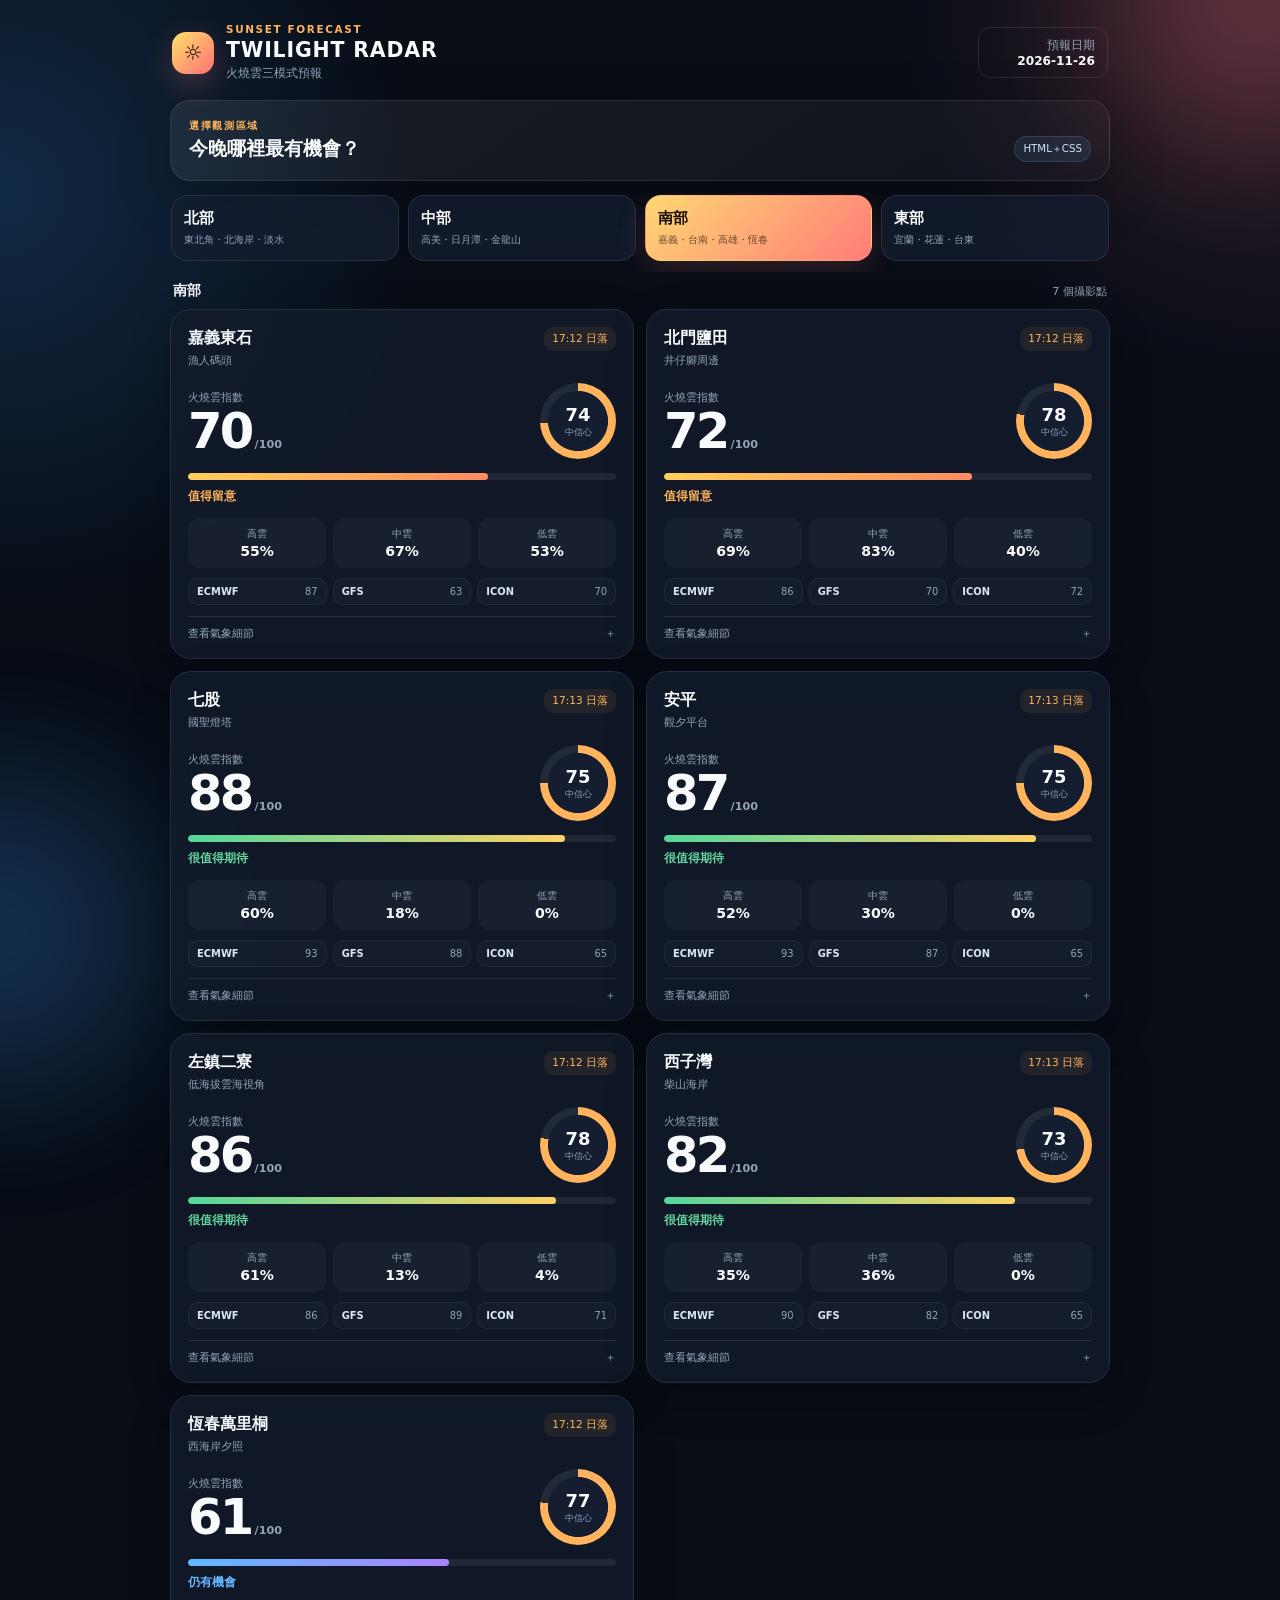
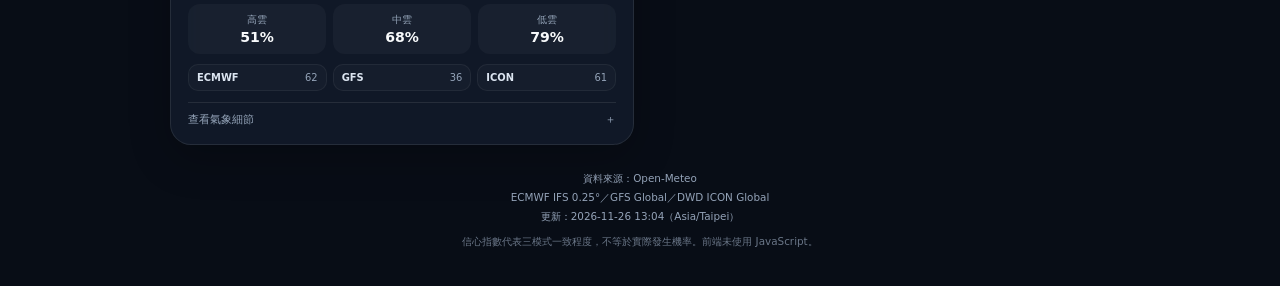
==== index.html @ ce880dd2 "chore: update regional sunset forecast" ====
<!doctype html>
<html lang="zh-Hant">
<head>
  <meta charset="utf-8">
  <meta name="viewport" content="width=device-width, initial-scale=1, viewport-fit=cover">
  <meta http-equiv="refresh" content="3600">
  <meta name="theme-color" content="#0a101b">
  <title>TWILIGHT RADAR｜2026-11-26</title>
  <link rel="stylesheet" href="style.css">
</head>
<body>
  <div class="ambient ambient-one"></div>
  <div class="ambient ambient-two"></div>

  <main class="app">
    <header class="app-header">
      <div class="brand-mark" aria-hidden="true">☼</div>
      <div>
        <p class="eyebrow">SUNSET FORECAST</p>
        <h1>TWILIGHT RADAR</h1>
        <p class="subtitle">火燒雲三模式預報</p>
      </div>
      <div class="date-chip">
        <span>預報日期</span>
        <strong>2026-11-26</strong>
      </div>
    </header>

    <section class="intro-card">
      <div>
        <p class="intro-label">選擇觀測區域</p>
        <h2>今晚哪裡最有機會？</h2>
      </div>
      <span class="no-js">HTML＋CSS</span>
    </section>

    <section class="region-selector">
      <input class="region-radio" type="radio" name="region" id="region-north"><input class="region-radio" type="radio" name="region" id="region-central"><input class="region-radio" type="radio" name="region" id="region-south" checked><input class="region-radio" type="radio" name="region" id="region-east"><nav class="region-tabs" aria-label="選擇區域"><label for="region-north" class="region-tab region-tab-north"><strong>北部</strong><span>東北角・北海岸・淡水</span></label><label for="region-central" class="region-tab region-tab-central"><strong>中部</strong><span>高美・日月潭・金龍山</span></label><label for="region-south" class="region-tab region-tab-south"><strong>南部</strong><span>嘉義・台南・高雄・恆春</span></label><label for="region-east" class="region-tab region-tab-east"><strong>東部</strong><span>宜蘭・花蓮・台東</span></label></nav>
    </section>

    <section class="region-panel panel-north" aria-labelledby="region-north"><div class="panel-heading"><span>北部</span><p>3 個攝影點</p></div><div class="spot-list">
    <article class="spot-card">
      <div class="spot-head">
        <div>
          <h3>東北角</h3>
          <p>三貂角／鼻頭角</p>
        </div>
        <time>17:02 日落</time>
      </div>

      <div class="score-block">
        <div>
          <span class="score-label">火燒雲指數</span>
          <div class="score-value">41<small>/100</small></div>
        </div>
        <div class="confidence-badge" style="--confidence:74">
          <strong>74</strong>
          <span>中信心</span>
        </div>
      </div>

      <div class="score-track"><i class="low" style="width:41%"></i></div>
      <p class="verdict low">機會偏低</p>

      <div class="cloud-grid">
        <div><span>高雲</span><strong>8%</strong></div>
        <div><span>中雲</span><strong>89%</strong></div>
        <div><span>低雲</span><strong>62%</strong></div>
      </div>

      <div class="model-pills"><span class="model-pill"><b>ECMWF</b>54</span><span class="model-pill"><b>GFS</b>34</span><span class="model-pill"><b>ICON</b>41</span></div>

      <details>
        <summary>查看氣象細節</summary>
        <dl>
          <div><dt>降水</dt><dd>0.0 mm</dd></div>
          <div><dt>濕度</dt><dd>85%</dd></div>
          <div><dt>風速</dt><dd>7.5 km/h</dd></div>
        </dl>
      </details>
    </article>
    
    <article class="spot-card">
      <div class="spot-head">
        <div>
          <h3>北海岸</h3>
          <p>老梅／石門</p>
        </div>
        <time>17:03 日落</time>
      </div>

      <div class="score-block">
        <div>
          <span class="score-label">火燒雲指數</span>
          <div class="score-value">33<small>/100</small></div>
        </div>
        <div class="confidence-badge" style="--confidence:68">
          <strong>68</strong>
          <span>中信心</span>
        </div>
      </div>

      <div class="score-track"><i class="low" style="width:33%"></i></div>
      <p class="verdict low">機會偏低</p>

      <div class="cloud-grid">
        <div><span>高雲</span><strong>1%</strong></div>
        <div><span>中雲</span><strong>73%</strong></div>
        <div><span>低雲</span><strong>90%</strong></div>
      </div>

      <div class="model-pills"><span class="model-pill"><b>ECMWF</b>64</span><span class="model-pill"><b>GFS</b>30</span><span class="model-pill"><b>ICON</b>33</span></div>

      <details>
        <summary>查看氣象細節</summary>
        <dl>
          <div><dt>降水</dt><dd>0.0 mm</dd></div>
          <div><dt>濕度</dt><dd>93%</dd></div>
          <div><dt>風速</dt><dd>5.6 km/h</dd></div>
        </dl>
      </details>
    </article>
    
    <article class="spot-card">
      <div class="spot-head">
        <div>
          <h3>淡水</h3>
          <p>漁人碼頭／沙崙</p>
        </div>
        <time>17:04 日落</time>
      </div>

      <div class="score-block">
        <div>
          <span class="score-label">火燒雲指數</span>
          <div class="score-value">41<small>/100</small></div>
        </div>
        <div class="confidence-badge" style="--confidence:75">
          <strong>75</strong>
          <span>中信心</span>
        </div>
      </div>

      <div class="score-track"><i class="low" style="width:41%"></i></div>
      <p class="verdict low">機會偏低</p>

      <div class="cloud-grid">
        <div><span>高雲</span><strong>0%</strong></div>
        <div><span>中雲</span><strong>0%</strong></div>
        <div><span>低雲</span><strong>51%</strong></div>
      </div>

      <div class="model-pills"><span class="model-pill"><b>ECMWF</b>64</span><span class="model-pill"><b>GFS</b>41</span><span class="model-pill"><b>ICON</b>39</span></div>

      <details>
        <summary>查看氣象細節</summary>
        <dl>
          <div><dt>降水</dt><dd>0.0 mm</dd></div>
          <div><dt>濕度</dt><dd>80%</dd></div>
          <div><dt>風速</dt><dd>7.8 km/h</dd></div>
        </dl>
      </details>
    </article>
    </div></section><section class="region-panel panel-central" aria-labelledby="region-central"><div class="panel-heading"><span>中部</span><p>3 個攝影點</p></div><div class="spot-list">
    <article class="spot-card">
      <div class="spot-head">
        <div>
          <h3>高美濕地</h3>
          <p>清水海線</p>
        </div>
        <time>17:09 日落</time>
      </div>

      <div class="score-block">
        <div>
          <span class="score-label">火燒雲指數</span>
          <div class="score-value">52<small>/100</small></div>
        </div>
        <div class="confidence-badge" style="--confidence:80">
          <strong>80</strong>
          <span>高信心</span>
        </div>
      </div>

      <div class="score-track"><i class="fair" style="width:52%"></i></div>
      <p class="verdict fair">仍有機會</p>

      <div class="cloud-grid">
        <div><span>高雲</span><strong>3%</strong></div>
        <div><span>中雲</span><strong>0%</strong></div>
        <div><span>低雲</span><strong>22%</strong></div>
      </div>

      <div class="model-pills"><span class="model-pill"><b>ECMWF</b>55</span><span class="model-pill"><b>GFS</b>52</span><span class="model-pill"><b>ICON</b>48</span></div>

      <details>
        <summary>查看氣象細節</summary>
        <dl>
          <div><dt>降水</dt><dd>0.0 mm</dd></div>
          <div><dt>濕度</dt><dd>73%</dd></div>
          <div><dt>風速</dt><dd>16.9 km/h</dd></div>
        </dl>
      </details>
    </article>
    
    <article class="spot-card">
      <div class="spot-head">
        <div>
          <h3>日月潭</h3>
          <p>朝霧／出水口</p>
        </div>
        <time>17:08 日落</time>
      </div>

      <div class="score-block">
        <div>
          <span class="score-label">火燒雲指數</span>
          <div class="score-value">44<small>/100</small></div>
        </div>
        <div class="confidence-badge" style="--confidence:64">
          <strong>64</strong>
          <span>中信心</span>
        </div>
      </div>

      <div class="score-track"><i class="low" style="width:44%"></i></div>
      <p class="verdict low">機會偏低</p>

      <div class="cloud-grid">
        <div><span>高雲</span><strong>40%</strong></div>
        <div><span>中雲</span><strong>0%</strong></div>
        <div><span>低雲</span><strong>100%</strong></div>
      </div>

      <div class="model-pills"><span class="model-pill"><b>ECMWF</b>74</span><span class="model-pill"><b>GFS</b>44</span><span class="model-pill"><b>ICON</b>41</span></div>

      <details>
        <summary>查看氣象細節</summary>
        <dl>
          <div><dt>降水</dt><dd>0.1 mm</dd></div>
          <div><dt>濕度</dt><dd>92%</dd></div>
          <div><dt>風速</dt><dd>1.6 km/h</dd></div>
        </dl>
      </details>
    </article>
    
    <article class="spot-card">
      <div class="spot-head">
        <div>
          <h3>魚池金龍山</h3>
          <p>日出與雲海視角</p>
        </div>
        <time>17:08 日落</time>
      </div>

      <div class="score-block">
        <div>
          <span class="score-label">火燒雲指數</span>
          <div class="score-value">55<small>/100</small></div>
        </div>
        <div class="confidence-badge" style="--confidence:70">
          <strong>70</strong>
          <span>中信心</span>
        </div>
      </div>

      <div class="score-track"><i class="fair" style="width:55%"></i></div>
      <p class="verdict fair">仍有機會</p>

      <div class="cloud-grid">
        <div><span>高雲</span><strong>35%</strong></div>
        <div><span>中雲</span><strong>0%</strong></div>
        <div><span>低雲</span><strong>41%</strong></div>
      </div>

      <div class="model-pills"><span class="model-pill"><b>ECMWF</b>70</span><span class="model-pill"><b>GFS</b>55</span><span class="model-pill"><b>ICON</b>41</span></div>

      <details>
        <summary>查看氣象細節</summary>
        <dl>
          <div><dt>降水</dt><dd>0.1 mm</dd></div>
          <div><dt>濕度</dt><dd>88%</dd></div>
          <div><dt>風速</dt><dd>1.9 km/h</dd></div>
        </dl>
      </details>
    </article>
    </div></section><section class="region-panel panel-south" aria-labelledby="region-south"><div class="panel-heading"><span>南部</span><p>7 個攝影點</p></div><div class="spot-list">
    <article class="spot-card">
      <div class="spot-head">
        <div>
          <h3>嘉義東石</h3>
          <p>漁人碼頭</p>
        </div>
        <time>17:12 日落</time>
      </div>

      <div class="score-block">
        <div>
          <span class="score-label">火燒雲指數</span>
          <div class="score-value">70<small>/100</small></div>
        </div>
        <div class="confidence-badge" style="--confidence:74">
          <strong>74</strong>
          <span>中信心</span>
        </div>
      </div>

      <div class="score-track"><i class="good" style="width:70%"></i></div>
      <p class="verdict good">值得留意</p>

      <div class="cloud-grid">
        <div><span>高雲</span><strong>55%</strong></div>
        <div><span>中雲</span><strong>67%</strong></div>
        <div><span>低雲</span><strong>53%</strong></div>
      </div>

      <div class="model-pills"><span class="model-pill"><b>ECMWF</b>87</span><span class="model-pill"><b>GFS</b>63</span><span class="model-pill"><b>ICON</b>70</span></div>

      <details>
        <summary>查看氣象細節</summary>
        <dl>
          <div><dt>降水</dt><dd>0.0 mm</dd></div>
          <div><dt>濕度</dt><dd>87%</dd></div>
          <div><dt>風速</dt><dd>13.2 km/h</dd></div>
        </dl>
      </details>
    </article>
    
    <article class="spot-card">
      <div class="spot-head">
        <div>
          <h3>北門鹽田</h3>
          <p>井仔腳周邊</p>
        </div>
        <time>17:12 日落</time>
      </div>

      <div class="score-block">
        <div>
          <span class="score-label">火燒雲指數</span>
          <div class="score-value">72<small>/100</small></div>
        </div>
        <div class="confidence-badge" style="--confidence:78">
          <strong>78</strong>
          <span>中信心</span>
        </div>
      </div>

      <div class="score-track"><i class="good" style="width:72%"></i></div>
      <p class="verdict good">值得留意</p>

      <div class="cloud-grid">
        <div><span>高雲</span><strong>69%</strong></div>
        <div><span>中雲</span><strong>83%</strong></div>
        <div><span>低雲</span><strong>40%</strong></div>
      </div>

      <div class="model-pills"><span class="model-pill"><b>ECMWF</b>86</span><span class="model-pill"><b>GFS</b>70</span><span class="model-pill"><b>ICON</b>72</span></div>

      <details>
        <summary>查看氣象細節</summary>
        <dl>
          <div><dt>降水</dt><dd>0.0 mm</dd></div>
          <div><dt>濕度</dt><dd>86%</dd></div>
          <div><dt>風速</dt><dd>15.6 km/h</dd></div>
        </dl>
      </details>
    </article>
    
    <article class="spot-card">
      <div class="spot-head">
        <div>
          <h3>七股</h3>
          <p>國聖燈塔</p>
        </div>
        <time>17:13 日落</time>
      </div>

      <div class="score-block">
        <div>
          <span class="score-label">火燒雲指數</span>
          <div class="score-value">88<small>/100</small></div>
        </div>
        <div class="confidence-badge" style="--confidence:75">
          <strong>75</strong>
          <span>中信心</span>
        </div>
      </div>

      <div class="score-track"><i class="excellent" style="width:88%"></i></div>
      <p class="verdict excellent">很值得期待</p>

      <div class="cloud-grid">
        <div><span>高雲</span><strong>60%</strong></div>
        <div><span>中雲</span><strong>18%</strong></div>
        <div><span>低雲</span><strong>0%</strong></div>
      </div>

      <div class="model-pills"><span class="model-pill"><b>ECMWF</b>93</span><span class="model-pill"><b>GFS</b>88</span><span class="model-pill"><b>ICON</b>65</span></div>

      <details>
        <summary>查看氣象細節</summary>
        <dl>
          <div><dt>降水</dt><dd>0.0 mm</dd></div>
          <div><dt>濕度</dt><dd>68%</dd></div>
          <div><dt>風速</dt><dd>24.0 km/h</dd></div>
        </dl>
      </details>
    </article>
    
    <article class="spot-card">
      <div class="spot-head">
        <div>
          <h3>安平</h3>
          <p>觀夕平台</p>
        </div>
        <time>17:13 日落</time>
      </div>

      <div class="score-block">
        <div>
          <span class="score-label">火燒雲指數</span>
          <div class="score-value">87<small>/100</small></div>
        </div>
        <div class="confidence-badge" style="--confidence:75">
          <strong>75</strong>
          <span>中信心</span>
        </div>
      </div>

      <div class="score-track"><i class="excellent" style="width:87%"></i></div>
      <p class="verdict excellent">很值得期待</p>

      <div class="cloud-grid">
        <div><span>高雲</span><strong>52%</strong></div>
        <div><span>中雲</span><strong>30%</strong></div>
        <div><span>低雲</span><strong>0%</strong></div>
      </div>

      <div class="model-pills"><span class="model-pill"><b>ECMWF</b>93</span><span class="model-pill"><b>GFS</b>87</span><span class="model-pill"><b>ICON</b>65</span></div>

      <details>
        <summary>查看氣象細節</summary>
        <dl>
          <div><dt>降水</dt><dd>0.0 mm</dd></div>
          <div><dt>濕度</dt><dd>66%</dd></div>
          <div><dt>風速</dt><dd>24.0 km/h</dd></div>
        </dl>
      </details>
    </article>
    
    <article class="spot-card">
      <div class="spot-head">
        <div>
          <h3>左鎮二寮</h3>
          <p>低海拔雲海視角</p>
        </div>
        <time>17:12 日落</time>
      </div>

      <div class="score-block">
        <div>
          <span class="score-label">火燒雲指數</span>
          <div class="score-value">86<small>/100</small></div>
        </div>
        <div class="confidence-badge" style="--confidence:78">
          <strong>78</strong>
          <span>中信心</span>
        </div>
      </div>

      <div class="score-track"><i class="excellent" style="width:86%"></i></div>
      <p class="verdict excellent">很值得期待</p>

      <div class="cloud-grid">
        <div><span>高雲</span><strong>61%</strong></div>
        <div><span>中雲</span><strong>13%</strong></div>
        <div><span>低雲</span><strong>4%</strong></div>
      </div>

      <div class="model-pills"><span class="model-pill"><b>ECMWF</b>86</span><span class="model-pill"><b>GFS</b>89</span><span class="model-pill"><b>ICON</b>71</span></div>

      <details>
        <summary>查看氣象細節</summary>
        <dl>
          <div><dt>降水</dt><dd>0.0 mm</dd></div>
          <div><dt>濕度</dt><dd>77%</dd></div>
          <div><dt>風速</dt><dd>10.2 km/h</dd></div>
        </dl>
      </details>
    </article>
    
    <article class="spot-card">
      <div class="spot-head">
        <div>
          <h3>西子灣</h3>
          <p>柴山海岸</p>
        </div>
        <time>17:13 日落</time>
      </div>

      <div class="score-block">
        <div>
          <span class="score-label">火燒雲指數</span>
          <div class="score-value">82<small>/100</small></div>
        </div>
        <div class="confidence-badge" style="--confidence:73">
          <strong>73</strong>
          <span>中信心</span>
        </div>
      </div>

      <div class="score-track"><i class="excellent" style="width:82%"></i></div>
      <p class="verdict excellent">很值得期待</p>

      <div class="cloud-grid">
        <div><span>高雲</span><strong>35%</strong></div>
        <div><span>中雲</span><strong>36%</strong></div>
        <div><span>低雲</span><strong>0%</strong></div>
      </div>

      <div class="model-pills"><span class="model-pill"><b>ECMWF</b>90</span><span class="model-pill"><b>GFS</b>82</span><span class="model-pill"><b>ICON</b>65</span></div>

      <details>
        <summary>查看氣象細節</summary>
        <dl>
          <div><dt>降水</dt><dd>0.0 mm</dd></div>
          <div><dt>濕度</dt><dd>54%</dd></div>
          <div><dt>風速</dt><dd>12.1 km/h</dd></div>
        </dl>
      </details>
    </article>
    
    <article class="spot-card">
      <div class="spot-head">
        <div>
          <h3>恆春萬里桐</h3>
          <p>西海岸夕照</p>
        </div>
        <time>17:12 日落</time>
      </div>

      <div class="score-block">
        <div>
          <span class="score-label">火燒雲指數</span>
          <div class="score-value">61<small>/100</small></div>
        </div>
        <div class="confidence-badge" style="--confidence:77">
          <strong>77</strong>
          <span>中信心</span>
        </div>
      </div>

      <div class="score-track"><i class="fair" style="width:61%"></i></div>
      <p class="verdict fair">仍有機會</p>

      <div class="cloud-grid">
        <div><span>高雲</span><strong>51%</strong></div>
        <div><span>中雲</span><strong>68%</strong></div>
        <div><span>低雲</span><strong>79%</strong></div>
      </div>

      <div class="model-pills"><span class="model-pill"><b>ECMWF</b>62</span><span class="model-pill"><b>GFS</b>36</span><span class="model-pill"><b>ICON</b>61</span></div>

      <details>
        <summary>查看氣象細節</summary>
        <dl>
          <div><dt>降水</dt><dd>0.0 mm</dd></div>
          <div><dt>濕度</dt><dd>80%</dd></div>
          <div><dt>風速</dt><dd>6.5 km/h</dd></div>
        </dl>
      </details>
    </article>
    </div></section><section class="region-panel panel-east" aria-labelledby="region-east"><div class="panel-heading"><span>東部</span><p>5 個攝影點</p></div><div class="spot-list">
    <article class="spot-card">
      <div class="spot-head">
        <div>
          <h3>三仙台</h3>
          <p>成功海岸</p>
        </div>
        <time>17:07 日落</time>
      </div>

      <div class="score-block">
        <div>
          <span class="score-label">火燒雲指數</span>
          <div class="score-value">65<small>/100</small></div>
        </div>
        <div class="confidence-badge" style="--confidence:66">
          <strong>66</strong>
          <span>中信心</span>
        </div>
      </div>

      <div class="score-track"><i class="fair" style="width:65%"></i></div>
      <p class="verdict fair">仍有機會</p>

      <div class="cloud-grid">
        <div><span>高雲</span><strong>76%</strong></div>
        <div><span>中雲</span><strong>64%</strong></div>
        <div><span>低雲</span><strong>75%</strong></div>
      </div>

      <div class="model-pills"><span class="model-pill"><b>ECMWF</b>69</span><span class="model-pill"><b>GFS</b>36</span><span class="model-pill"><b>ICON</b>65</span></div>

      <details>
        <summary>查看氣象細節</summary>
        <dl>
          <div><dt>降水</dt><dd>0.0 mm</dd></div>
          <div><dt>濕度</dt><dd>82%</dd></div>
          <div><dt>風速</dt><dd>5.2 km/h</dd></div>
        </dl>
      </details>
    </article>
    
    <article class="spot-card">
      <div class="spot-head">
        <div>
          <h3>六十石山</h3>
          <p>富里山區</p>
        </div>
        <time>17:08 日落</time>
      </div>

      <div class="score-block">
        <div>
          <span class="score-label">火燒雲指數</span>
          <div class="score-value">61<small>/100</small></div>
        </div>
        <div class="confidence-badge" style="--confidence:66">
          <strong>66</strong>
          <span>中信心</span>
        </div>
      </div>

      <div class="score-track"><i class="fair" style="width:61%"></i></div>
      <p class="verdict fair">仍有機會</p>

      <div class="cloud-grid">
        <div><span>高雲</span><strong>72%</strong></div>
        <div><span>中雲</span><strong>65%</strong></div>
        <div><span>低雲</span><strong>85%</strong></div>
      </div>

      <div class="model-pills"><span class="model-pill"><b>ECMWF</b>71</span><span class="model-pill"><b>GFS</b>38</span><span class="model-pill"><b>ICON</b>61</span></div>

      <details>
        <summary>查看氣象細節</summary>
        <dl>
          <div><dt>降水</dt><dd>0.0 mm</dd></div>
          <div><dt>濕度</dt><dd>89%</dd></div>
          <div><dt>風速</dt><dd>2.4 km/h</dd></div>
        </dl>
      </details>
    </article>
    
    <article class="spot-card">
      <div class="spot-head">
        <div>
          <h3>石梯坪</h3>
          <p>豐濱海岸</p>
        </div>
        <time>17:07 日落</time>
      </div>

      <div class="score-block">
        <div>
          <span class="score-label">火燒雲指數</span>
          <div class="score-value">76<small>/100</small></div>
        </div>
        <div class="confidence-badge" style="--confidence:75">
          <strong>75</strong>
          <span>中信心</span>
        </div>
      </div>

      <div class="score-track"><i class="good" style="width:76%"></i></div>
      <p class="verdict good">值得留意</p>

      <div class="cloud-grid">
        <div><span>高雲</span><strong>65%</strong></div>
        <div><span>中雲</span><strong>55%</strong></div>
        <div><span>低雲</span><strong>64%</strong></div>
      </div>

      <div class="model-pills"><span class="model-pill"><b>ECMWF</b>80</span><span class="model-pill"><b>GFS</b>58</span><span class="model-pill"><b>ICON</b>76</span></div>

      <details>
        <summary>查看氣象細節</summary>
        <dl>
          <div><dt>降水</dt><dd>0.0 mm</dd></div>
          <div><dt>濕度</dt><dd>79%</dd></div>
          <div><dt>風速</dt><dd>5.9 km/h</dd></div>
        </dl>
      </details>
    </article>
    
    <article class="spot-card">
      <div class="spot-head">
        <div>
          <h3>南方澳</h3>
          <p>蘇澳港灣</p>
        </div>
        <time>17:03 日落</time>
      </div>

      <div class="score-block">
        <div>
          <span class="score-label">火燒雲指數</span>
          <div class="score-value">58<small>/100</small></div>
        </div>
        <div class="confidence-badge" style="--confidence:65">
          <strong>65</strong>
          <span>中信心</span>
        </div>
      </div>

      <div class="score-track"><i class="fair" style="width:58%"></i></div>
      <p class="verdict fair">仍有機會</p>

      <div class="cloud-grid">
        <div><span>高雲</span><strong>11%</strong></div>
        <div><span>中雲</span><strong>0%</strong></div>
        <div><span>低雲</span><strong>3%</strong></div>
      </div>

      <div class="model-pills"><span class="model-pill"><b>ECMWF</b>40</span><span class="model-pill"><b>GFS</b>58</span><span class="model-pill"><b>ICON</b>73</span></div>

      <details>
        <summary>查看氣象細節</summary>
        <dl>
          <div><dt>降水</dt><dd>0.0 mm</dd></div>
          <div><dt>濕度</dt><dd>85%</dd></div>
          <div><dt>風速</dt><dd>4.4 km/h</dd></div>
        </dl>
      </details>
    </article>
    
    <article class="spot-card">
      <div class="spot-head">
        <div>
          <h3>頭城</h3>
          <p>外澳／龜山島</p>
        </div>
        <time>17:03 日落</time>
      </div>

      <div class="score-block">
        <div>
          <span class="score-label">火燒雲指數</span>
          <div class="score-value">46<small>/100</small></div>
        </div>
        <div class="confidence-badge" style="--confidence:79">
          <strong>79</strong>
          <span>中信心</span>
        </div>
      </div>

      <div class="score-track"><i class="fair" style="width:46%"></i></div>
      <p class="verdict fair">仍有機會</p>

      <div class="cloud-grid">
        <div><span>高雲</span><strong>7%</strong></div>
        <div><span>中雲</span><strong>0%</strong></div>
        <div><span>低雲</span><strong>40%</strong></div>
      </div>

      <div class="model-pills"><span class="model-pill"><b>ECMWF</b>58</span><span class="model-pill"><b>GFS</b>46</span><span class="model-pill"><b>ICON</b>43</span></div>

      <details>
        <summary>查看氣象細節</summary>
        <dl>
          <div><dt>降水</dt><dd>0.0 mm</dd></div>
          <div><dt>濕度</dt><dd>81%</dd></div>
          <div><dt>風速</dt><dd>1.9 km/h</dd></div>
        </dl>
      </details>
    </article>
    </div></section>

    <footer>
      <p>資料來源：Open-Meteo</p>
      <p>ECMWF IFS 0.25°／GFS Global／DWD ICON Global</p>
      <p>更新：2026-11-26 13:04（Asia/Taipei）</p>
      <p class="fine-print">信心指數代表三模式一致程度，不等於實際發生機率。前端未使用 JavaScript。</p>
    </footer>
  </main>
</body>
</html>
---- style.css ----
:root {
  color-scheme: dark;
  --bg: #080d16;
  --surface: rgba(18, 27, 43, .86);
  --surface-strong: #141e30;
  --line: rgba(255, 255, 255, .09);
  --text: #f8fafc;
  --muted: #94a3b8;
  --orange: #ffb35c;
  --red: #ff6577;
  --blue: #68b7ff;
  --green: #65d39f;
}

* { box-sizing: border-box; }
html { scroll-behavior: smooth; }

body {
  margin: 0;
  min-width: 320px;
  min-height: 100vh;
  overflow-x: hidden;
  font-family: system-ui, -apple-system, BlinkMacSystemFont, "Segoe UI",
    "Noto Sans TC", sans-serif;
  color: var(--text);
  background:
    radial-gradient(circle at 100% 0, #34202d 0, transparent 24rem),
    radial-gradient(circle at 0 12rem, #112a45 0, transparent 26rem),
    var(--bg);
}

.ambient {
  position: fixed;
  pointer-events: none;
  filter: blur(70px);
  opacity: .22;
  border-radius: 50%;
}
.ambient-one { width: 18rem; height: 18rem; top: -9rem; right: -7rem; background: #ff6f73; }
.ambient-two { width: 20rem; height: 20rem; bottom: -12rem; left: -10rem; background: #3a9eff; }

.app {
  position: relative;
  width: min(100% - 24px, 560px);
  margin: auto;
  padding:
    max(18px, env(safe-area-inset-top))
    0
    max(28px, env(safe-area-inset-bottom));
}

.app-header {
  display: grid;
  grid-template-columns: auto 1fr;
  align-items: center;
  gap: 12px;
  padding: 5px 2px 18px;
}

.brand-mark {
  width: 42px;
  height: 42px;
  display: grid;
  place-items: center;
  border-radius: 14px;
  color: #1d1306;
  font-size: 1.35rem;
  background: linear-gradient(135deg, #ffe16c, #ff6f73);
  box-shadow: 0 10px 30px rgba(255,111,115,.25);
}

.eyebrow, .intro-label {
  margin: 0 0 3px;
  color: var(--orange);
  font-size: .65rem;
  font-weight: 800;
  letter-spacing: .16em;
}

h1 { margin: 0; font-size: 1.28rem; letter-spacing: .04em; }
.subtitle { margin: 3px 0 0; color: var(--muted); font-size: .75rem; }

.date-chip {
  grid-column: 1 / -1;
  display: flex;
  justify-content: space-between;
  padding: 9px 12px;
  border: 1px solid var(--line);
  border-radius: 12px;
  color: var(--muted);
  background: rgba(255,255,255,.035);
  font-size: .76rem;
}
.date-chip strong { color: var(--text); }

.intro-card {
  display: flex;
  justify-content: space-between;
  align-items: end;
  gap: 12px;
  margin-bottom: 12px;
  padding: 18px;
  border: 1px solid var(--line);
  border-radius: 20px;
  background: linear-gradient(145deg, rgba(255,255,255,.07), rgba(255,255,255,.025));
  box-shadow: 0 18px 55px rgba(0,0,0,.22);
}
.intro-card h2 { margin: 0; font-size: 1.2rem; }
.no-js {
  flex: 0 0 auto;
  padding: 5px 8px;
  border-radius: 999px;
  color: #cde8ff;
  background: rgba(104,183,255,.1);
  border: 1px solid rgba(104,183,255,.18);
  font-size: .64rem;
}

.region-radio {
  position: absolute;
  inline-size: 1px;
  block-size: 1px;
  opacity: 0;
  pointer-events: none;
}

.region-tabs {
  display: grid;
  grid-auto-flow: column;
  grid-auto-columns: minmax(118px, 1fr);
  gap: 9px;
  overflow-x: auto;
  padding: 2px 1px 11px;
  scrollbar-width: none;
  scroll-snap-type: x proximity;
}
.region-tabs::-webkit-scrollbar { display: none; }

.region-tab {
  scroll-snap-align: start;
  min-height: 66px;
  padding: 12px;
  border: 1px solid var(--line);
  border-radius: 16px;
  cursor: pointer;
  user-select: none;
  background: rgba(20,30,48,.75);
  transition: transform .18s ease, border-color .18s ease, background .18s ease;
}
.region-tab:active { transform: scale(.97); }
.region-tab strong { display: block; font-size: .96rem; }
.region-tab span {
  display: block;
  margin-top: 4px;
  color: var(--muted);
  font-size: .64rem;
  line-height: 1.3;
}

#region-north:checked ~ .region-tabs .region-tab-north,
#region-central:checked ~ .region-tabs .region-tab-central,
#region-south:checked ~ .region-tabs .region-tab-south,
#region-east:checked ~ .region-tabs .region-tab-east {
  color: #181006;
  border-color: transparent;
  background: linear-gradient(135deg, #ffd773, #ff7c78);
  box-shadow: 0 10px 30px rgba(255,124,120,.16);
}
#region-north:checked ~ .region-tabs .region-tab-north span,
#region-central:checked ~ .region-tabs .region-tab-central span,
#region-south:checked ~ .region-tabs .region-tab-south span,
#region-east:checked ~ .region-tabs .region-tab-east span {
  color: rgba(24,16,6,.65);
}

.region-panel { display: none; }
.region-selector:has(#region-north:checked) ~ .panel-north,
.region-selector:has(#region-central:checked) ~ .panel-central,
.region-selector:has(#region-south:checked) ~ .panel-south,
.region-selector:has(#region-east:checked) ~ .panel-east { display: block; }

/* Fallback for browsers without :has(): all panels remain usable as a vertical page. */
@supports not selector(:has(*)) {
  .region-panel { display: block; margin-top: 20px; }
}

.panel-heading {
  display: flex;
  align-items: baseline;
  justify-content: space-between;
  margin: 10px 3px 9px;
}
.panel-heading span { font-size: .86rem; font-weight: 800; }
.panel-heading p { margin: 0; color: var(--muted); font-size: .7rem; }

.spot-list { display: grid; gap: 12px; }

.spot-card {
  border: 1px solid var(--line);
  border-radius: 21px;
  padding: 17px;
  background: var(--surface);
  box-shadow: 0 14px 42px rgba(0,0,0,.22);
  backdrop-filter: blur(16px);
}

.spot-head {
  display: flex;
  justify-content: space-between;
  align-items: start;
  gap: 12px;
}
.spot-head h3 { margin: 0; font-size: 1.02rem; }
.spot-head p { margin: 4px 0 0; color: var(--muted); font-size: .7rem; }
.spot-head time {
  flex: 0 0 auto;
  padding: 5px 8px;
  border-radius: 9px;
  color: var(--orange);
  background: rgba(255,179,92,.08);
  font-size: .66rem;
}

.score-block {
  display: flex;
  justify-content: space-between;
  align-items: center;
  margin-top: 15px;
}
.score-label { color: var(--muted); font-size: .68rem; }
.score-value {
  margin-top: 2px;
  font-size: 3.1rem;
  font-weight: 850;
  line-height: 1;
  letter-spacing: -.055em;
}
.score-value small { margin-left: 3px; color: var(--muted); font-size: .7rem; letter-spacing: 0; }

.confidence-badge {
  --confidence: 0;
  width: 76px;
  aspect-ratio: 1;
  display: grid;
  place-content: center;
  text-align: center;
  border-radius: 50%;
  background:
    radial-gradient(circle closest-side, var(--surface-strong) 78%, transparent 80%),
    conic-gradient(var(--orange) calc(var(--confidence) * 1%), rgba(255,255,255,.08) 0);
}
.confidence-badge strong { display: block; font-size: 1.12rem; }
.confidence-badge span { display: block; margin-top: 1px; color: var(--muted); font-size: .58rem; }

.score-track {
  height: 7px;
  overflow: hidden;
  margin-top: 14px;
  border-radius: 999px;
  background: rgba(255,255,255,.07);
}
.score-track i { display: block; height: 100%; border-radius: inherit; }
.score-track .excellent { background: linear-gradient(90deg, #54d79a, #ffd166); }
.score-track .good { background: linear-gradient(90deg, #ffcf5a, #ff8b63); }
.score-track .fair { background: linear-gradient(90deg, #61b9ff, #aa83ff); }
.score-track .low { background: linear-gradient(90deg, #68758a, #bd7182); }

.verdict {
  display: inline-block;
  margin: 9px 0 0;
  font-size: .72rem;
  font-weight: 800;
}
.verdict.excellent { color: var(--green); }
.verdict.good { color: var(--orange); }
.verdict.fair { color: var(--blue); }
.verdict.low { color: #d28b99; }

.cloud-grid {
  display: grid;
  grid-template-columns: repeat(3, 1fr);
  gap: 7px;
  margin-top: 14px;
}
.cloud-grid div {
  padding: 9px;
  border-radius: 12px;
  text-align: center;
  background: rgba(255,255,255,.035);
}
.cloud-grid span { display: block; color: var(--muted); font-size: .62rem; }
.cloud-grid strong { display: block; margin-top: 2px; font-size: .88rem; }

.model-pills {
  display: flex;
  gap: 6px;
  margin-top: 10px;
}
.model-pill {
  flex: 1;
  display: flex;
  justify-content: space-between;
  gap: 4px;
  padding: 7px 8px;
  border: 1px solid rgba(255,255,255,.055);
  border-radius: 10px;
  color: var(--muted);
  background: rgba(255,255,255,.025);
  font-size: .62rem;
}
.model-pill b { color: #dce5f1; }

details {
  margin-top: 11px;
  border-top: 1px solid var(--line);
  padding-top: 10px;
}
summary {
  color: var(--muted);
  cursor: pointer;
  list-style: none;
  font-size: .68rem;
}
summary::-webkit-details-marker { display: none; }
summary::after { content: "＋"; float: right; }
details[open] summary::after { content: "－"; }

dl {
  display: grid;
  grid-template-columns: repeat(2, 1fr);
  gap: 7px;
  margin: 10px 0 0;
}
dl div {
  display: flex;
  justify-content: space-between;
  padding: 8px;
  border-radius: 9px;
  background: rgba(255,255,255,.025);
  font-size: .64rem;
}
dt { color: var(--muted); }
dd { margin: 0; font-weight: 700; }

.unavailable { opacity: .72; }
.muted { color: var(--muted); font-size: .72rem; line-height: 1.6; }

footer {
  padding: 23px 4px 5px;
  color: var(--muted);
  text-align: center;
  font-size: .65rem;
  line-height: 1.65;
}
footer p { margin: 2px 0; }
.fine-print { margin-top: 8px; opacity: .7; }

@media (min-width: 620px) {
  .app { width: min(100% - 40px, 940px); }
  .app-header { grid-template-columns: auto 1fr auto; }
  .date-chip {
    grid-column: auto;
    display: block;
    min-width: 130px;
    text-align: right;
    background: transparent;
  }
  .date-chip span, .date-chip strong { display: block; }
  .spot-list { grid-template-columns: repeat(2, minmax(0, 1fr)); }
}

@media (prefers-reduced-motion: reduce) {
  * { scroll-behavior: auto !important; transition: none !important; }
}
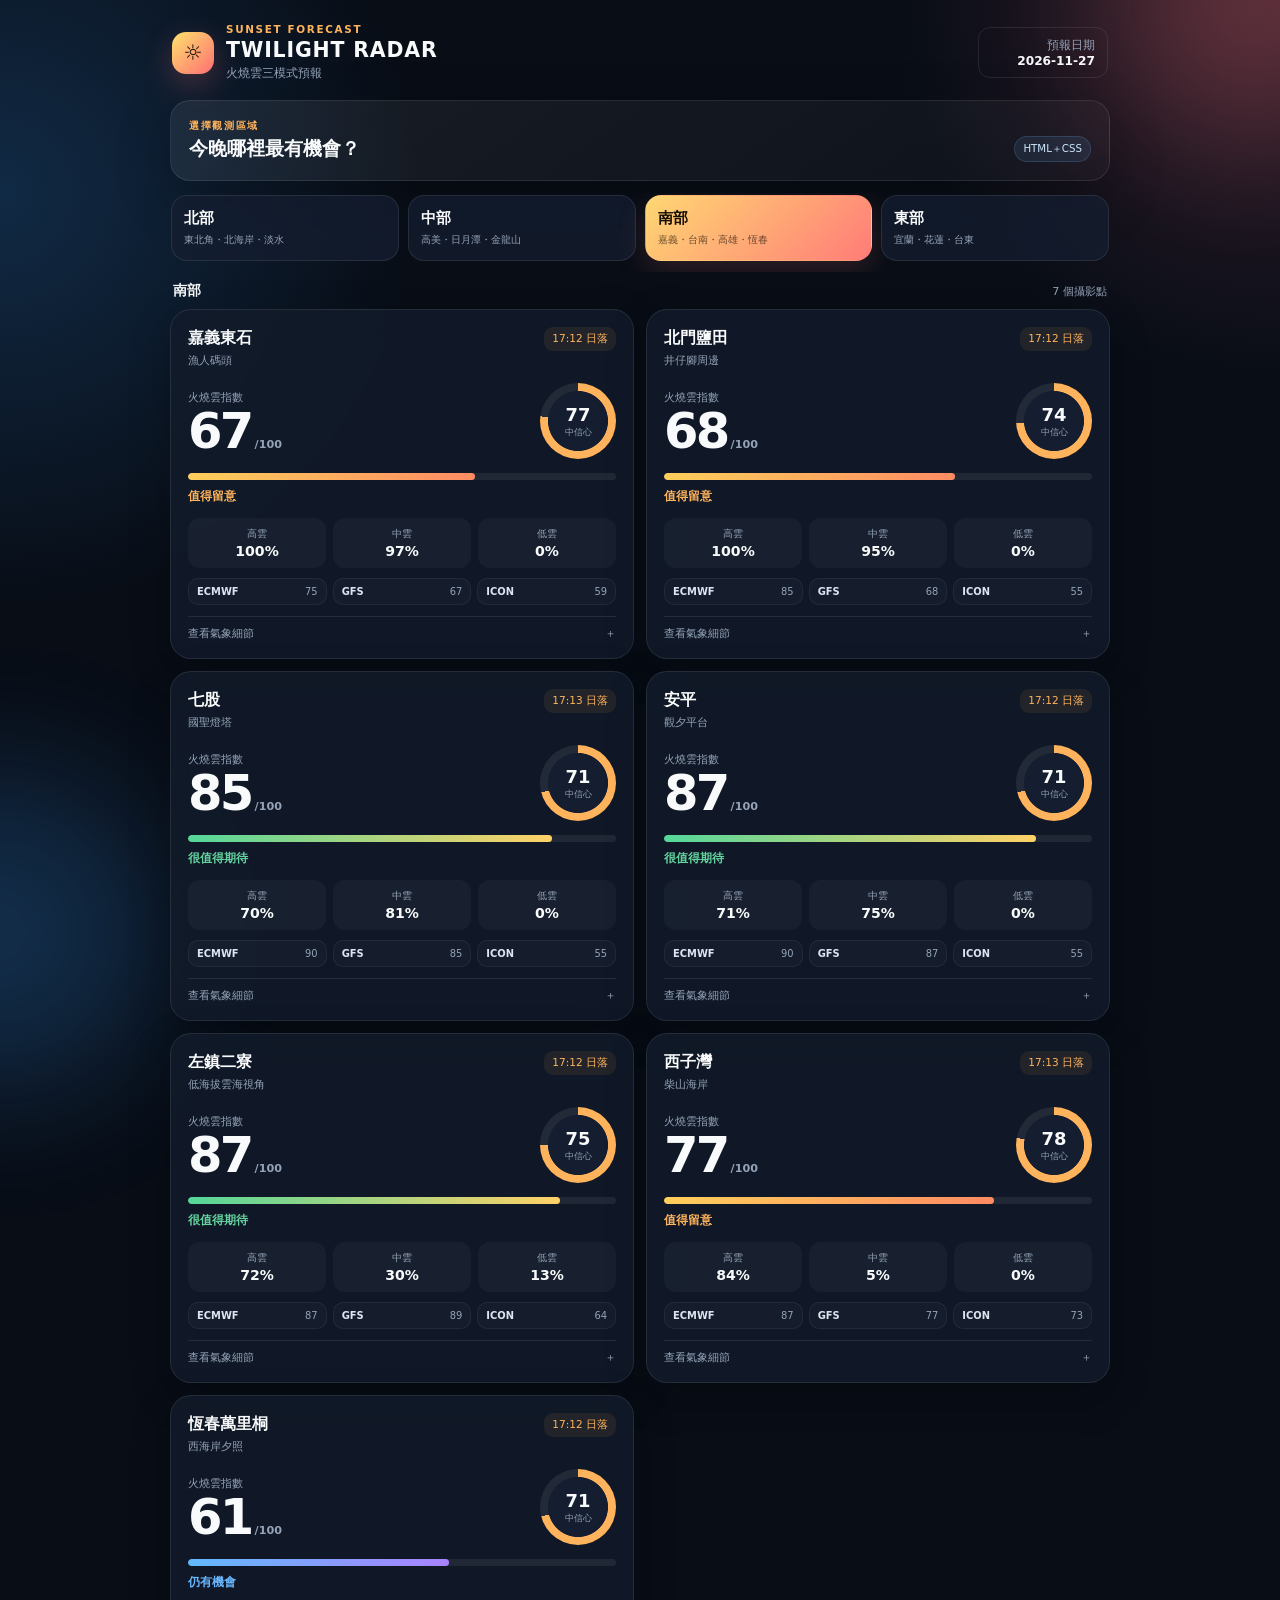
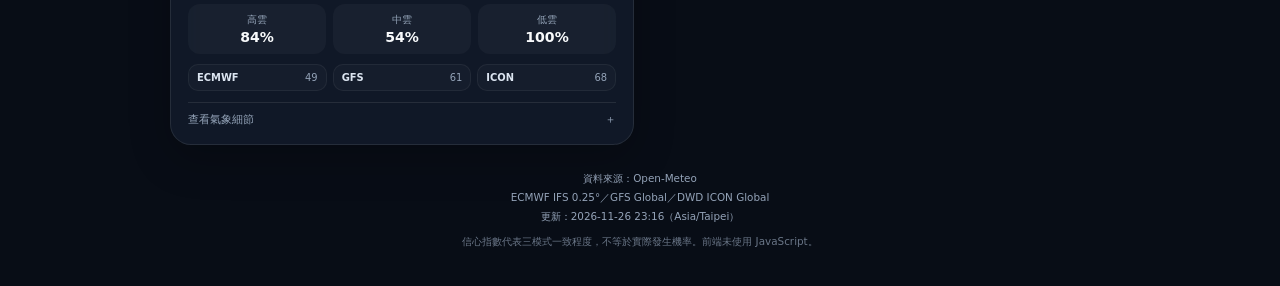
==== commit bdc46351: "chore: update regional sunset forecast" ====
--- a/index.html
+++ b/index.html
@@ -5,7 +5,7 @@
   <meta name="viewport" content="width=device-width, initial-scale=1, viewport-fit=cover">
   <meta http-equiv="refresh" content="3600">
   <meta name="theme-color" content="#0a101b">
-  <title>TWILIGHT RADAR｜2026-11-26</title>
+  <title>TWILIGHT RADAR｜2026-11-27</title>
   <link rel="stylesheet" href="style.css">
 </head>
 <body>
@@ -22,7 +22,7 @@
       </div>
       <div class="date-chip">
         <span>預報日期</span>
-        <strong>2026-11-26</strong>
+        <strong>2026-11-27</strong>
       </div>
     </header>
 
@@ -51,7 +51,294 @@
       <div class="score-block">
         <div>
           <span class="score-label">火燒雲指數</span>
-          <div class="score-value">41<small>/100</small></div>
+          <div class="score-value">59<small>/100</small></div>
+        </div>
+        <div class="confidence-badge" style="--confidence:68">
+          <strong>68</strong>
+          <span>中信心</span>
+        </div>
+      </div>
+
+      <div class="score-track"><i class="fair" style="width:59%"></i></div>
+      <p class="verdict fair">仍有機會</p>
+
+      <div class="cloud-grid">
+        <div><span>高雲</span><strong>65%</strong></div>
+        <div><span>中雲</span><strong>5%</strong></div>
+        <div><span>低雲</span><strong>100%</strong></div>
+      </div>
+
+      <div class="model-pills"><span class="model-pill"><b>ECMWF</b>72</span><span class="model-pill"><b>GFS</b>59</span><span class="model-pill"><b>ICON</b>53</span></div>
+
+      <details>
+        <summary>查看氣象細節</summary>
+        <dl>
+          <div><dt>降水</dt><dd>0.0 mm</dd></div>
+          <div><dt>濕度</dt><dd>86%</dd></div>
+          <div><dt>風速</dt><dd>7.8 km/h</dd></div>
+        </dl>
+      </details>
+    </article>
+    
+    <article class="spot-card">
+      <div class="spot-head">
+        <div>
+          <h3>北海岸</h3>
+          <p>老梅／石門</p>
+        </div>
+        <time>17:03 日落</time>
+      </div>
+
+      <div class="score-block">
+        <div>
+          <span class="score-label">火燒雲指數</span>
+          <div class="score-value">53<small>/100</small></div>
+        </div>
+        <div class="confidence-badge" style="--confidence:60">
+          <strong>60</strong>
+          <span>低信心</span>
+        </div>
+      </div>
+
+      <div class="score-track"><i class="fair" style="width:53%"></i></div>
+      <p class="verdict fair">仍有機會</p>
+
+      <div class="cloud-grid">
+        <div><span>高雲</span><strong>100%</strong></div>
+        <div><span>中雲</span><strong>66%</strong></div>
+        <div><span>低雲</span><strong>75%</strong></div>
+      </div>
+
+      <div class="model-pills"><span class="model-pill"><b>ECMWF</b>70</span><span class="model-pill"><b>GFS</b>44</span><span class="model-pill"><b>ICON</b>53</span></div>
+
+      <details>
+        <summary>查看氣象細節</summary>
+        <dl>
+          <div><dt>降水</dt><dd>0.0 mm</dd></div>
+          <div><dt>濕度</dt><dd>87%</dd></div>
+          <div><dt>風速</dt><dd>7.6 km/h</dd></div>
+        </dl>
+      </details>
+    </article>
+    
+    <article class="spot-card">
+      <div class="spot-head">
+        <div>
+          <h3>淡水</h3>
+          <p>漁人碼頭／沙崙</p>
+        </div>
+        <time>17:04 日落</time>
+      </div>
+
+      <div class="score-block">
+        <div>
+          <span class="score-label">火燒雲指數</span>
+          <div class="score-value">65<small>/100</small></div>
+        </div>
+        <div class="confidence-badge" style="--confidence:66">
+          <strong>66</strong>
+          <span>中信心</span>
+        </div>
+      </div>
+
+      <div class="score-track"><i class="good" style="width:65%"></i></div>
+      <p class="verdict good">值得留意</p>
+
+      <div class="cloud-grid">
+        <div><span>高雲</span><strong>3%</strong></div>
+        <div><span>中雲</span><strong>34%</strong></div>
+        <div><span>低雲</span><strong>10%</strong></div>
+      </div>
+
+      <div class="model-pills"><span class="model-pill"><b>ECMWF</b>70</span><span class="model-pill"><b>GFS</b>65</span><span class="model-pill"><b>ICON</b>58</span></div>
+
+      <details>
+        <summary>查看氣象細節</summary>
+        <dl>
+          <div><dt>降水</dt><dd>0.0 mm</dd></div>
+          <div><dt>濕度</dt><dd>79%</dd></div>
+          <div><dt>風速</dt><dd>10.5 km/h</dd></div>
+        </dl>
+      </details>
+    </article>
+    </div></section><section class="region-panel panel-central" aria-labelledby="region-central"><div class="panel-heading"><span>中部</span><p>3 個攝影點</p></div><div class="spot-list">
+    <article class="spot-card">
+      <div class="spot-head">
+        <div>
+          <h3>高美濕地</h3>
+          <p>清水海線</p>
+        </div>
+        <time>17:09 日落</time>
+      </div>
+
+      <div class="score-block">
+        <div>
+          <span class="score-label">火燒雲指數</span>
+          <div class="score-value">65<small>/100</small></div>
+        </div>
+        <div class="confidence-badge" style="--confidence:76">
+          <strong>76</strong>
+          <span>中信心</span>
+        </div>
+      </div>
+
+      <div class="score-track"><i class="fair" style="width:65%"></i></div>
+      <p class="verdict fair">仍有機會</p>
+
+      <div class="cloud-grid">
+        <div><span>高雲</span><strong>7%</strong></div>
+        <div><span>中雲</span><strong>57%</strong></div>
+        <div><span>低雲</span><strong>10%</strong></div>
+      </div>
+
+      <div class="model-pills"><span class="model-pill"><b>ECMWF</b>65</span><span class="model-pill"><b>GFS</b>83</span><span class="model-pill"><b>ICON</b>52</span></div>
+
+      <details>
+        <summary>查看氣象細節</summary>
+        <dl>
+          <div><dt>降水</dt><dd>0.0 mm</dd></div>
+          <div><dt>濕度</dt><dd>85%</dd></div>
+          <div><dt>風速</dt><dd>7.6 km/h</dd></div>
+        </dl>
+      </details>
+    </article>
+    
+    <article class="spot-card">
+      <div class="spot-head">
+        <div>
+          <h3>日月潭</h3>
+          <p>朝霧／出水口</p>
+        </div>
+        <time>17:08 日落</time>
+      </div>
+
+      <div class="score-block">
+        <div>
+          <span class="score-label">火燒雲指數</span>
+          <div class="score-value">58<small>/100</small></div>
+        </div>
+        <div class="confidence-badge" style="--confidence:73">
+          <strong>73</strong>
+          <span>中信心</span>
+        </div>
+      </div>
+
+      <div class="score-track"><i class="fair" style="width:58%"></i></div>
+      <p class="verdict fair">仍有機會</p>
+
+      <div class="cloud-grid">
+        <div><span>高雲</span><strong>1%</strong></div>
+        <div><span>中雲</span><strong>59%</strong></div>
+        <div><span>低雲</span><strong>19%</strong></div>
+      </div>
+
+      <div class="model-pills"><span class="model-pill"><b>ECMWF</b>58</span><span class="model-pill"><b>GFS</b>59</span><span class="model-pill"><b>ICON</b>45</span></div>
+
+      <details>
+        <summary>查看氣象細節</summary>
+        <dl>
+          <div><dt>降水</dt><dd>0.0 mm</dd></div>
+          <div><dt>濕度</dt><dd>85%</dd></div>
+          <div><dt>風速</dt><dd>1.3 km/h</dd></div>
+        </dl>
+      </details>
+    </article>
+    
+    <article class="spot-card">
+      <div class="spot-head">
+        <div>
+          <h3>魚池金龍山</h3>
+          <p>日出與雲海視角</p>
+        </div>
+        <time>17:08 日落</time>
+      </div>
+
+      <div class="score-block">
+        <div>
+          <span class="score-label">火燒雲指數</span>
+          <div class="score-value">63<small>/100</small></div>
+        </div>
+        <div class="confidence-badge" style="--confidence:71">
+          <strong>71</strong>
+          <span>中信心</span>
+        </div>
+      </div>
+
+      <div class="score-track"><i class="fair" style="width:63%"></i></div>
+      <p class="verdict fair">仍有機會</p>
+
+      <div class="cloud-grid">
+        <div><span>高雲</span><strong>5%</strong></div>
+        <div><span>中雲</span><strong>32%</strong></div>
+        <div><span>低雲</span><strong>13%</strong></div>
+      </div>
+
+      <div class="model-pills"><span class="model-pill"><b>ECMWF</b>63</span><span class="model-pill"><b>GFS</b>89</span><span class="model-pill"><b>ICON</b>45</span></div>
+
+      <details>
+        <summary>查看氣象細節</summary>
+        <dl>
+          <div><dt>降水</dt><dd>0.0 mm</dd></div>
+          <div><dt>濕度</dt><dd>77%</dd></div>
+          <div><dt>風速</dt><dd>0.7 km/h</dd></div>
+        </dl>
+      </details>
+    </article>
+    </div></section><section class="region-panel panel-south" aria-labelledby="region-south"><div class="panel-heading"><span>南部</span><p>7 個攝影點</p></div><div class="spot-list">
+    <article class="spot-card">
+      <div class="spot-head">
+        <div>
+          <h3>嘉義東石</h3>
+          <p>漁人碼頭</p>
+        </div>
+        <time>17:12 日落</time>
+      </div>
+
+      <div class="score-block">
+        <div>
+          <span class="score-label">火燒雲指數</span>
+          <div class="score-value">67<small>/100</small></div>
+        </div>
+        <div class="confidence-badge" style="--confidence:77">
+          <strong>77</strong>
+          <span>中信心</span>
+        </div>
+      </div>
+
+      <div class="score-track"><i class="good" style="width:67%"></i></div>
+      <p class="verdict good">值得留意</p>
+
+      <div class="cloud-grid">
+        <div><span>高雲</span><strong>100%</strong></div>
+        <div><span>中雲</span><strong>97%</strong></div>
+        <div><span>低雲</span><strong>0%</strong></div>
+      </div>
+
+      <div class="model-pills"><span class="model-pill"><b>ECMWF</b>75</span><span class="model-pill"><b>GFS</b>67</span><span class="model-pill"><b>ICON</b>59</span></div>
+
+      <details>
+        <summary>查看氣象細節</summary>
+        <dl>
+          <div><dt>降水</dt><dd>0.0 mm</dd></div>
+          <div><dt>濕度</dt><dd>63%</dd></div>
+          <div><dt>風速</dt><dd>18.3 km/h</dd></div>
+        </dl>
+      </details>
+    </article>
+    
+    <article class="spot-card">
+      <div class="spot-head">
+        <div>
+          <h3>北門鹽田</h3>
+          <p>井仔腳周邊</p>
+        </div>
+        <time>17:12 日落</time>
+      </div>
+
+      <div class="score-block">
+        <div>
+          <span class="score-label">火燒雲指數</span>
+          <div class="score-value">68<small>/100</small></div>
         </div>
         <div class="confidence-badge" style="--confidence:74">
           <strong>74</strong>
@@ -59,40 +346,327 @@
         </div>
       </div>
 
+      <div class="score-track"><i class="good" style="width:68%"></i></div>
+      <p class="verdict good">值得留意</p>
+
+      <div class="cloud-grid">
+        <div><span>高雲</span><strong>100%</strong></div>
+        <div><span>中雲</span><strong>95%</strong></div>
+        <div><span>低雲</span><strong>0%</strong></div>
+      </div>
+
+      <div class="model-pills"><span class="model-pill"><b>ECMWF</b>85</span><span class="model-pill"><b>GFS</b>68</span><span class="model-pill"><b>ICON</b>55</span></div>
+
+      <details>
+        <summary>查看氣象細節</summary>
+        <dl>
+          <div><dt>降水</dt><dd>0.0 mm</dd></div>
+          <div><dt>濕度</dt><dd>70%</dd></div>
+          <div><dt>風速</dt><dd>21.6 km/h</dd></div>
+        </dl>
+      </details>
+    </article>
+    
+    <article class="spot-card">
+      <div class="spot-head">
+        <div>
+          <h3>七股</h3>
+          <p>國聖燈塔</p>
+        </div>
+        <time>17:13 日落</time>
+      </div>
+
+      <div class="score-block">
+        <div>
+          <span class="score-label">火燒雲指數</span>
+          <div class="score-value">85<small>/100</small></div>
+        </div>
+        <div class="confidence-badge" style="--confidence:71">
+          <strong>71</strong>
+          <span>中信心</span>
+        </div>
+      </div>
+
+      <div class="score-track"><i class="excellent" style="width:85%"></i></div>
+      <p class="verdict excellent">很值得期待</p>
+
+      <div class="cloud-grid">
+        <div><span>高雲</span><strong>70%</strong></div>
+        <div><span>中雲</span><strong>81%</strong></div>
+        <div><span>低雲</span><strong>0%</strong></div>
+      </div>
+
+      <div class="model-pills"><span class="model-pill"><b>ECMWF</b>90</span><span class="model-pill"><b>GFS</b>85</span><span class="model-pill"><b>ICON</b>55</span></div>
+
+      <details>
+        <summary>查看氣象細節</summary>
+        <dl>
+          <div><dt>降水</dt><dd>0.0 mm</dd></div>
+          <div><dt>濕度</dt><dd>69%</dd></div>
+          <div><dt>風速</dt><dd>21.2 km/h</dd></div>
+        </dl>
+      </details>
+    </article>
+    
+    <article class="spot-card">
+      <div class="spot-head">
+        <div>
+          <h3>安平</h3>
+          <p>觀夕平台</p>
+        </div>
+        <time>17:12 日落</time>
+      </div>
+
+      <div class="score-block">
+        <div>
+          <span class="score-label">火燒雲指數</span>
+          <div class="score-value">87<small>/100</small></div>
+        </div>
+        <div class="confidence-badge" style="--confidence:71">
+          <strong>71</strong>
+          <span>中信心</span>
+        </div>
+      </div>
+
+      <div class="score-track"><i class="excellent" style="width:87%"></i></div>
+      <p class="verdict excellent">很值得期待</p>
+
+      <div class="cloud-grid">
+        <div><span>高雲</span><strong>71%</strong></div>
+        <div><span>中雲</span><strong>75%</strong></div>
+        <div><span>低雲</span><strong>0%</strong></div>
+      </div>
+
+      <div class="model-pills"><span class="model-pill"><b>ECMWF</b>90</span><span class="model-pill"><b>GFS</b>87</span><span class="model-pill"><b>ICON</b>55</span></div>
+
+      <details>
+        <summary>查看氣象細節</summary>
+        <dl>
+          <div><dt>降水</dt><dd>0.0 mm</dd></div>
+          <div><dt>濕度</dt><dd>68%</dd></div>
+          <div><dt>風速</dt><dd>22.1 km/h</dd></div>
+        </dl>
+      </details>
+    </article>
+    
+    <article class="spot-card">
+      <div class="spot-head">
+        <div>
+          <h3>左鎮二寮</h3>
+          <p>低海拔雲海視角</p>
+        </div>
+        <time>17:12 日落</time>
+      </div>
+
+      <div class="score-block">
+        <div>
+          <span class="score-label">火燒雲指數</span>
+          <div class="score-value">87<small>/100</small></div>
+        </div>
+        <div class="confidence-badge" style="--confidence:75">
+          <strong>75</strong>
+          <span>中信心</span>
+        </div>
+      </div>
+
+      <div class="score-track"><i class="excellent" style="width:87%"></i></div>
+      <p class="verdict excellent">很值得期待</p>
+
+      <div class="cloud-grid">
+        <div><span>高雲</span><strong>72%</strong></div>
+        <div><span>中雲</span><strong>30%</strong></div>
+        <div><span>低雲</span><strong>13%</strong></div>
+      </div>
+
+      <div class="model-pills"><span class="model-pill"><b>ECMWF</b>87</span><span class="model-pill"><b>GFS</b>89</span><span class="model-pill"><b>ICON</b>64</span></div>
+
+      <details>
+        <summary>查看氣象細節</summary>
+        <dl>
+          <div><dt>降水</dt><dd>0.0 mm</dd></div>
+          <div><dt>濕度</dt><dd>73%</dd></div>
+          <div><dt>風速</dt><dd>7.1 km/h</dd></div>
+        </dl>
+      </details>
+    </article>
+    
+    <article class="spot-card">
+      <div class="spot-head">
+        <div>
+          <h3>西子灣</h3>
+          <p>柴山海岸</p>
+        </div>
+        <time>17:13 日落</time>
+      </div>
+
+      <div class="score-block">
+        <div>
+          <span class="score-label">火燒雲指數</span>
+          <div class="score-value">77<small>/100</small></div>
+        </div>
+        <div class="confidence-badge" style="--confidence:78">
+          <strong>78</strong>
+          <span>中信心</span>
+        </div>
+      </div>
+
+      <div class="score-track"><i class="good" style="width:77%"></i></div>
+      <p class="verdict good">值得留意</p>
+
+      <div class="cloud-grid">
+        <div><span>高雲</span><strong>84%</strong></div>
+        <div><span>中雲</span><strong>5%</strong></div>
+        <div><span>低雲</span><strong>0%</strong></div>
+      </div>
+
+      <div class="model-pills"><span class="model-pill"><b>ECMWF</b>87</span><span class="model-pill"><b>GFS</b>77</span><span class="model-pill"><b>ICON</b>73</span></div>
+
+      <details>
+        <summary>查看氣象細節</summary>
+        <dl>
+          <div><dt>降水</dt><dd>0.0 mm</dd></div>
+          <div><dt>濕度</dt><dd>58%</dd></div>
+          <div><dt>風速</dt><dd>16.8 km/h</dd></div>
+        </dl>
+      </details>
+    </article>
+    
+    <article class="spot-card">
+      <div class="spot-head">
+        <div>
+          <h3>恆春萬里桐</h3>
+          <p>西海岸夕照</p>
+        </div>
+        <time>17:12 日落</time>
+      </div>
+
+      <div class="score-block">
+        <div>
+          <span class="score-label">火燒雲指數</span>
+          <div class="score-value">61<small>/100</small></div>
+        </div>
+        <div class="confidence-badge" style="--confidence:71">
+          <strong>71</strong>
+          <span>中信心</span>
+        </div>
+      </div>
+
+      <div class="score-track"><i class="fair" style="width:61%"></i></div>
+      <p class="verdict fair">仍有機會</p>
+
+      <div class="cloud-grid">
+        <div><span>高雲</span><strong>84%</strong></div>
+        <div><span>中雲</span><strong>54%</strong></div>
+        <div><span>低雲</span><strong>100%</strong></div>
+      </div>
+
+      <div class="model-pills"><span class="model-pill"><b>ECMWF</b>49</span><span class="model-pill"><b>GFS</b>61</span><span class="model-pill"><b>ICON</b>68</span></div>
+
+      <details>
+        <summary>查看氣象細節</summary>
+        <dl>
+          <div><dt>降水</dt><dd>0.0 mm</dd></div>
+          <div><dt>濕度</dt><dd>82%</dd></div>
+          <div><dt>風速</dt><dd>8.4 km/h</dd></div>
+        </dl>
+      </details>
+    </article>
+    </div></section><section class="region-panel panel-east" aria-labelledby="region-east"><div class="panel-heading"><span>東部</span><p>5 個攝影點</p></div><div class="spot-list">
+    <article class="spot-card">
+      <div class="spot-head">
+        <div>
+          <h3>三仙台</h3>
+          <p>成功海岸</p>
+        </div>
+        <time>17:07 日落</time>
+      </div>
+
+      <div class="score-block">
+        <div>
+          <span class="score-label">火燒雲指數</span>
+          <div class="score-value">50<small>/100</small></div>
+        </div>
+        <div class="confidence-badge" style="--confidence:65">
+          <strong>65</strong>
+          <span>中信心</span>
+        </div>
+      </div>
+
+      <div class="score-track"><i class="fair" style="width:50%"></i></div>
+      <p class="verdict fair">仍有機會</p>
+
+      <div class="cloud-grid">
+        <div><span>高雲</span><strong>100%</strong></div>
+        <div><span>中雲</span><strong>5%</strong></div>
+        <div><span>低雲</span><strong>65%</strong></div>
+      </div>
+
+      <div class="model-pills"><span class="model-pill"><b>ECMWF</b>66</span><span class="model-pill"><b>GFS</b>50</span><span class="model-pill"><b>ICON</b>37</span></div>
+
+      <details>
+        <summary>查看氣象細節</summary>
+        <dl>
+          <div><dt>降水</dt><dd>0.0 mm</dd></div>
+          <div><dt>濕度</dt><dd>91%</dd></div>
+          <div><dt>風速</dt><dd>10.6 km/h</dd></div>
+        </dl>
+      </details>
+    </article>
+    
+    <article class="spot-card">
+      <div class="spot-head">
+        <div>
+          <h3>六十石山</h3>
+          <p>富里山區</p>
+        </div>
+        <time>17:08 日落</time>
+      </div>
+
+      <div class="score-block">
+        <div>
+          <span class="score-label">火燒雲指數</span>
+          <div class="score-value">41<small>/100</small></div>
+        </div>
+        <div class="confidence-badge" style="--confidence:69">
+          <strong>69</strong>
+          <span>中信心</span>
+        </div>
+      </div>
+
       <div class="score-track"><i class="low" style="width:41%"></i></div>
       <p class="verdict low">機會偏低</p>
 
       <div class="cloud-grid">
-        <div><span>高雲</span><strong>8%</strong></div>
-        <div><span>中雲</span><strong>89%</strong></div>
-        <div><span>低雲</span><strong>62%</strong></div>
-      </div>
-
-      <div class="model-pills"><span class="model-pill"><b>ECMWF</b>54</span><span class="model-pill"><b>GFS</b>34</span><span class="model-pill"><b>ICON</b>41</span></div>
-
-      <details>
-        <summary>查看氣象細節</summary>
-        <dl>
-          <div><dt>降水</dt><dd>0.0 mm</dd></div>
-          <div><dt>濕度</dt><dd>85%</dd></div>
-          <div><dt>風速</dt><dd>7.5 km/h</dd></div>
-        </dl>
-      </details>
-    </article>
-    
-    <article class="spot-card">
-      <div class="spot-head">
-        <div>
-          <h3>北海岸</h3>
-          <p>老梅／石門</p>
-        </div>
-        <time>17:03 日落</time>
-      </div>
-
-      <div class="score-block">
-        <div>
-          <span class="score-label">火燒雲指數</span>
-          <div class="score-value">33<small>/100</small></div>
+        <div><span>高雲</span><strong>100%</strong></div>
+        <div><span>中雲</span><strong>2%</strong></div>
+        <div><span>低雲</span><strong>92%</strong></div>
+      </div>
+
+      <div class="model-pills"><span class="model-pill"><b>ECMWF</b>33</span><span class="model-pill"><b>GFS</b>41</span><span class="model-pill"><b>ICON</b>42</span></div>
+
+      <details>
+        <summary>查看氣象細節</summary>
+        <dl>
+          <div><dt>降水</dt><dd>0.0 mm</dd></div>
+          <div><dt>濕度</dt><dd>96%</dd></div>
+          <div><dt>風速</dt><dd>3.9 km/h</dd></div>
+        </dl>
+      </details>
+    </article>
+    
+    <article class="spot-card">
+      <div class="spot-head">
+        <div>
+          <h3>石梯坪</h3>
+          <p>豐濱海岸</p>
+        </div>
+        <time>17:07 日落</time>
+      </div>
+
+      <div class="score-block">
+        <div>
+          <span class="score-label">火燒雲指數</span>
+          <div class="score-value">52<small>/100</small></div>
         </div>
         <div class="confidence-badge" style="--confidence:68">
           <strong>68</strong>
@@ -100,597 +674,23 @@
         </div>
       </div>
 
-      <div class="score-track"><i class="low" style="width:33%"></i></div>
-      <p class="verdict low">機會偏低</p>
-
-      <div class="cloud-grid">
-        <div><span>高雲</span><strong>1%</strong></div>
-        <div><span>中雲</span><strong>73%</strong></div>
-        <div><span>低雲</span><strong>90%</strong></div>
-      </div>
-
-      <div class="model-pills"><span class="model-pill"><b>ECMWF</b>64</span><span class="model-pill"><b>GFS</b>30</span><span class="model-pill"><b>ICON</b>33</span></div>
-
-      <details>
-        <summary>查看氣象細節</summary>
-        <dl>
-          <div><dt>降水</dt><dd>0.0 mm</dd></div>
-          <div><dt>濕度</dt><dd>93%</dd></div>
-          <div><dt>風速</dt><dd>5.6 km/h</dd></div>
-        </dl>
-      </details>
-    </article>
-    
-    <article class="spot-card">
-      <div class="spot-head">
-        <div>
-          <h3>淡水</h3>
-          <p>漁人碼頭／沙崙</p>
-        </div>
-        <time>17:04 日落</time>
-      </div>
-
-      <div class="score-block">
-        <div>
-          <span class="score-label">火燒雲指數</span>
-          <div class="score-value">41<small>/100</small></div>
-        </div>
-        <div class="confidence-badge" style="--confidence:75">
-          <strong>75</strong>
-          <span>中信心</span>
-        </div>
-      </div>
-
-      <div class="score-track"><i class="low" style="width:41%"></i></div>
-      <p class="verdict low">機會偏低</p>
-
-      <div class="cloud-grid">
-        <div><span>高雲</span><strong>0%</strong></div>
-        <div><span>中雲</span><strong>0%</strong></div>
-        <div><span>低雲</span><strong>51%</strong></div>
-      </div>
-
-      <div class="model-pills"><span class="model-pill"><b>ECMWF</b>64</span><span class="model-pill"><b>GFS</b>41</span><span class="model-pill"><b>ICON</b>39</span></div>
-
-      <details>
-        <summary>查看氣象細節</summary>
-        <dl>
-          <div><dt>降水</dt><dd>0.0 mm</dd></div>
-          <div><dt>濕度</dt><dd>80%</dd></div>
-          <div><dt>風速</dt><dd>7.8 km/h</dd></div>
-        </dl>
-      </details>
-    </article>
-    </div></section><section class="region-panel panel-central" aria-labelledby="region-central"><div class="panel-heading"><span>中部</span><p>3 個攝影點</p></div><div class="spot-list">
-    <article class="spot-card">
-      <div class="spot-head">
-        <div>
-          <h3>高美濕地</h3>
-          <p>清水海線</p>
-        </div>
-        <time>17:09 日落</time>
-      </div>
-
-      <div class="score-block">
-        <div>
-          <span class="score-label">火燒雲指數</span>
-          <div class="score-value">52<small>/100</small></div>
-        </div>
-        <div class="confidence-badge" style="--confidence:80">
-          <strong>80</strong>
-          <span>高信心</span>
-        </div>
-      </div>
-
       <div class="score-track"><i class="fair" style="width:52%"></i></div>
       <p class="verdict fair">仍有機會</p>
 
       <div class="cloud-grid">
-        <div><span>高雲</span><strong>3%</strong></div>
-        <div><span>中雲</span><strong>0%</strong></div>
-        <div><span>低雲</span><strong>22%</strong></div>
-      </div>
-
-      <div class="model-pills"><span class="model-pill"><b>ECMWF</b>55</span><span class="model-pill"><b>GFS</b>52</span><span class="model-pill"><b>ICON</b>48</span></div>
-
-      <details>
-        <summary>查看氣象細節</summary>
-        <dl>
-          <div><dt>降水</dt><dd>0.0 mm</dd></div>
-          <div><dt>濕度</dt><dd>73%</dd></div>
-          <div><dt>風速</dt><dd>16.9 km/h</dd></div>
-        </dl>
-      </details>
-    </article>
-    
-    <article class="spot-card">
-      <div class="spot-head">
-        <div>
-          <h3>日月潭</h3>
-          <p>朝霧／出水口</p>
-        </div>
-        <time>17:08 日落</time>
-      </div>
-
-      <div class="score-block">
-        <div>
-          <span class="score-label">火燒雲指數</span>
-          <div class="score-value">44<small>/100</small></div>
-        </div>
-        <div class="confidence-badge" style="--confidence:64">
-          <strong>64</strong>
-          <span>中信心</span>
-        </div>
-      </div>
-
-      <div class="score-track"><i class="low" style="width:44%"></i></div>
-      <p class="verdict low">機會偏低</p>
-
-      <div class="cloud-grid">
-        <div><span>高雲</span><strong>40%</strong></div>
-        <div><span>中雲</span><strong>0%</strong></div>
-        <div><span>低雲</span><strong>100%</strong></div>
-      </div>
-
-      <div class="model-pills"><span class="model-pill"><b>ECMWF</b>74</span><span class="model-pill"><b>GFS</b>44</span><span class="model-pill"><b>ICON</b>41</span></div>
+        <div><span>高雲</span><strong>20%</strong></div>
+        <div><span>中雲</span><strong>44%</strong></div>
+        <div><span>低雲</span><strong>83%</strong></div>
+      </div>
+
+      <div class="model-pills"><span class="model-pill"><b>ECMWF</b>52</span><span class="model-pill"><b>GFS</b>55</span><span class="model-pill"><b>ICON</b>39</span></div>
 
       <details>
         <summary>查看氣象細節</summary>
         <dl>
           <div><dt>降水</dt><dd>0.1 mm</dd></div>
-          <div><dt>濕度</dt><dd>92%</dd></div>
-          <div><dt>風速</dt><dd>1.6 km/h</dd></div>
-        </dl>
-      </details>
-    </article>
-    
-    <article class="spot-card">
-      <div class="spot-head">
-        <div>
-          <h3>魚池金龍山</h3>
-          <p>日出與雲海視角</p>
-        </div>
-        <time>17:08 日落</time>
-      </div>
-
-      <div class="score-block">
-        <div>
-          <span class="score-label">火燒雲指數</span>
-          <div class="score-value">55<small>/100</small></div>
-        </div>
-        <div class="confidence-badge" style="--confidence:70">
-          <strong>70</strong>
-          <span>中信心</span>
-        </div>
-      </div>
-
-      <div class="score-track"><i class="fair" style="width:55%"></i></div>
-      <p class="verdict fair">仍有機會</p>
-
-      <div class="cloud-grid">
-        <div><span>高雲</span><strong>35%</strong></div>
-        <div><span>中雲</span><strong>0%</strong></div>
-        <div><span>低雲</span><strong>41%</strong></div>
-      </div>
-
-      <div class="model-pills"><span class="model-pill"><b>ECMWF</b>70</span><span class="model-pill"><b>GFS</b>55</span><span class="model-pill"><b>ICON</b>41</span></div>
-
-      <details>
-        <summary>查看氣象細節</summary>
-        <dl>
-          <div><dt>降水</dt><dd>0.1 mm</dd></div>
-          <div><dt>濕度</dt><dd>88%</dd></div>
-          <div><dt>風速</dt><dd>1.9 km/h</dd></div>
-        </dl>
-      </details>
-    </article>
-    </div></section><section class="region-panel panel-south" aria-labelledby="region-south"><div class="panel-heading"><span>南部</span><p>7 個攝影點</p></div><div class="spot-list">
-    <article class="spot-card">
-      <div class="spot-head">
-        <div>
-          <h3>嘉義東石</h3>
-          <p>漁人碼頭</p>
-        </div>
-        <time>17:12 日落</time>
-      </div>
-
-      <div class="score-block">
-        <div>
-          <span class="score-label">火燒雲指數</span>
-          <div class="score-value">70<small>/100</small></div>
-        </div>
-        <div class="confidence-badge" style="--confidence:74">
-          <strong>74</strong>
-          <span>中信心</span>
-        </div>
-      </div>
-
-      <div class="score-track"><i class="good" style="width:70%"></i></div>
-      <p class="verdict good">值得留意</p>
-
-      <div class="cloud-grid">
-        <div><span>高雲</span><strong>55%</strong></div>
-        <div><span>中雲</span><strong>67%</strong></div>
-        <div><span>低雲</span><strong>53%</strong></div>
-      </div>
-
-      <div class="model-pills"><span class="model-pill"><b>ECMWF</b>87</span><span class="model-pill"><b>GFS</b>63</span><span class="model-pill"><b>ICON</b>70</span></div>
-
-      <details>
-        <summary>查看氣象細節</summary>
-        <dl>
-          <div><dt>降水</dt><dd>0.0 mm</dd></div>
-          <div><dt>濕度</dt><dd>87%</dd></div>
-          <div><dt>風速</dt><dd>13.2 km/h</dd></div>
-        </dl>
-      </details>
-    </article>
-    
-    <article class="spot-card">
-      <div class="spot-head">
-        <div>
-          <h3>北門鹽田</h3>
-          <p>井仔腳周邊</p>
-        </div>
-        <time>17:12 日落</time>
-      </div>
-
-      <div class="score-block">
-        <div>
-          <span class="score-label">火燒雲指數</span>
-          <div class="score-value">72<small>/100</small></div>
-        </div>
-        <div class="confidence-badge" style="--confidence:78">
-          <strong>78</strong>
-          <span>中信心</span>
-        </div>
-      </div>
-
-      <div class="score-track"><i class="good" style="width:72%"></i></div>
-      <p class="verdict good">值得留意</p>
-
-      <div class="cloud-grid">
-        <div><span>高雲</span><strong>69%</strong></div>
-        <div><span>中雲</span><strong>83%</strong></div>
-        <div><span>低雲</span><strong>40%</strong></div>
-      </div>
-
-      <div class="model-pills"><span class="model-pill"><b>ECMWF</b>86</span><span class="model-pill"><b>GFS</b>70</span><span class="model-pill"><b>ICON</b>72</span></div>
-
-      <details>
-        <summary>查看氣象細節</summary>
-        <dl>
-          <div><dt>降水</dt><dd>0.0 mm</dd></div>
-          <div><dt>濕度</dt><dd>86%</dd></div>
-          <div><dt>風速</dt><dd>15.6 km/h</dd></div>
-        </dl>
-      </details>
-    </article>
-    
-    <article class="spot-card">
-      <div class="spot-head">
-        <div>
-          <h3>七股</h3>
-          <p>國聖燈塔</p>
-        </div>
-        <time>17:13 日落</time>
-      </div>
-
-      <div class="score-block">
-        <div>
-          <span class="score-label">火燒雲指數</span>
-          <div class="score-value">88<small>/100</small></div>
-        </div>
-        <div class="confidence-badge" style="--confidence:75">
-          <strong>75</strong>
-          <span>中信心</span>
-        </div>
-      </div>
-
-      <div class="score-track"><i class="excellent" style="width:88%"></i></div>
-      <p class="verdict excellent">很值得期待</p>
-
-      <div class="cloud-grid">
-        <div><span>高雲</span><strong>60%</strong></div>
-        <div><span>中雲</span><strong>18%</strong></div>
-        <div><span>低雲</span><strong>0%</strong></div>
-      </div>
-
-      <div class="model-pills"><span class="model-pill"><b>ECMWF</b>93</span><span class="model-pill"><b>GFS</b>88</span><span class="model-pill"><b>ICON</b>65</span></div>
-
-      <details>
-        <summary>查看氣象細節</summary>
-        <dl>
-          <div><dt>降水</dt><dd>0.0 mm</dd></div>
-          <div><dt>濕度</dt><dd>68%</dd></div>
-          <div><dt>風速</dt><dd>24.0 km/h</dd></div>
-        </dl>
-      </details>
-    </article>
-    
-    <article class="spot-card">
-      <div class="spot-head">
-        <div>
-          <h3>安平</h3>
-          <p>觀夕平台</p>
-        </div>
-        <time>17:13 日落</time>
-      </div>
-
-      <div class="score-block">
-        <div>
-          <span class="score-label">火燒雲指數</span>
-          <div class="score-value">87<small>/100</small></div>
-        </div>
-        <div class="confidence-badge" style="--confidence:75">
-          <strong>75</strong>
-          <span>中信心</span>
-        </div>
-      </div>
-
-      <div class="score-track"><i class="excellent" style="width:87%"></i></div>
-      <p class="verdict excellent">很值得期待</p>
-
-      <div class="cloud-grid">
-        <div><span>高雲</span><strong>52%</strong></div>
-        <div><span>中雲</span><strong>30%</strong></div>
-        <div><span>低雲</span><strong>0%</strong></div>
-      </div>
-
-      <div class="model-pills"><span class="model-pill"><b>ECMWF</b>93</span><span class="model-pill"><b>GFS</b>87</span><span class="model-pill"><b>ICON</b>65</span></div>
-
-      <details>
-        <summary>查看氣象細節</summary>
-        <dl>
-          <div><dt>降水</dt><dd>0.0 mm</dd></div>
-          <div><dt>濕度</dt><dd>66%</dd></div>
-          <div><dt>風速</dt><dd>24.0 km/h</dd></div>
-        </dl>
-      </details>
-    </article>
-    
-    <article class="spot-card">
-      <div class="spot-head">
-        <div>
-          <h3>左鎮二寮</h3>
-          <p>低海拔雲海視角</p>
-        </div>
-        <time>17:12 日落</time>
-      </div>
-
-      <div class="score-block">
-        <div>
-          <span class="score-label">火燒雲指數</span>
-          <div class="score-value">86<small>/100</small></div>
-        </div>
-        <div class="confidence-badge" style="--confidence:78">
-          <strong>78</strong>
-          <span>中信心</span>
-        </div>
-      </div>
-
-      <div class="score-track"><i class="excellent" style="width:86%"></i></div>
-      <p class="verdict excellent">很值得期待</p>
-
-      <div class="cloud-grid">
-        <div><span>高雲</span><strong>61%</strong></div>
-        <div><span>中雲</span><strong>13%</strong></div>
-        <div><span>低雲</span><strong>4%</strong></div>
-      </div>
-
-      <div class="model-pills"><span class="model-pill"><b>ECMWF</b>86</span><span class="model-pill"><b>GFS</b>89</span><span class="model-pill"><b>ICON</b>71</span></div>
-
-      <details>
-        <summary>查看氣象細節</summary>
-        <dl>
-          <div><dt>降水</dt><dd>0.0 mm</dd></div>
-          <div><dt>濕度</dt><dd>77%</dd></div>
-          <div><dt>風速</dt><dd>10.2 km/h</dd></div>
-        </dl>
-      </details>
-    </article>
-    
-    <article class="spot-card">
-      <div class="spot-head">
-        <div>
-          <h3>西子灣</h3>
-          <p>柴山海岸</p>
-        </div>
-        <time>17:13 日落</time>
-      </div>
-
-      <div class="score-block">
-        <div>
-          <span class="score-label">火燒雲指數</span>
-          <div class="score-value">82<small>/100</small></div>
-        </div>
-        <div class="confidence-badge" style="--confidence:73">
-          <strong>73</strong>
-          <span>中信心</span>
-        </div>
-      </div>
-
-      <div class="score-track"><i class="excellent" style="width:82%"></i></div>
-      <p class="verdict excellent">很值得期待</p>
-
-      <div class="cloud-grid">
-        <div><span>高雲</span><strong>35%</strong></div>
-        <div><span>中雲</span><strong>36%</strong></div>
-        <div><span>低雲</span><strong>0%</strong></div>
-      </div>
-
-      <div class="model-pills"><span class="model-pill"><b>ECMWF</b>90</span><span class="model-pill"><b>GFS</b>82</span><span class="model-pill"><b>ICON</b>65</span></div>
-
-      <details>
-        <summary>查看氣象細節</summary>
-        <dl>
-          <div><dt>降水</dt><dd>0.0 mm</dd></div>
-          <div><dt>濕度</dt><dd>54%</dd></div>
-          <div><dt>風速</dt><dd>12.1 km/h</dd></div>
-        </dl>
-      </details>
-    </article>
-    
-    <article class="spot-card">
-      <div class="spot-head">
-        <div>
-          <h3>恆春萬里桐</h3>
-          <p>西海岸夕照</p>
-        </div>
-        <time>17:12 日落</time>
-      </div>
-
-      <div class="score-block">
-        <div>
-          <span class="score-label">火燒雲指數</span>
-          <div class="score-value">61<small>/100</small></div>
-        </div>
-        <div class="confidence-badge" style="--confidence:77">
-          <strong>77</strong>
-          <span>中信心</span>
-        </div>
-      </div>
-
-      <div class="score-track"><i class="fair" style="width:61%"></i></div>
-      <p class="verdict fair">仍有機會</p>
-
-      <div class="cloud-grid">
-        <div><span>高雲</span><strong>51%</strong></div>
-        <div><span>中雲</span><strong>68%</strong></div>
-        <div><span>低雲</span><strong>79%</strong></div>
-      </div>
-
-      <div class="model-pills"><span class="model-pill"><b>ECMWF</b>62</span><span class="model-pill"><b>GFS</b>36</span><span class="model-pill"><b>ICON</b>61</span></div>
-
-      <details>
-        <summary>查看氣象細節</summary>
-        <dl>
-          <div><dt>降水</dt><dd>0.0 mm</dd></div>
-          <div><dt>濕度</dt><dd>80%</dd></div>
-          <div><dt>風速</dt><dd>6.5 km/h</dd></div>
-        </dl>
-      </details>
-    </article>
-    </div></section><section class="region-panel panel-east" aria-labelledby="region-east"><div class="panel-heading"><span>東部</span><p>5 個攝影點</p></div><div class="spot-list">
-    <article class="spot-card">
-      <div class="spot-head">
-        <div>
-          <h3>三仙台</h3>
-          <p>成功海岸</p>
-        </div>
-        <time>17:07 日落</time>
-      </div>
-
-      <div class="score-block">
-        <div>
-          <span class="score-label">火燒雲指數</span>
-          <div class="score-value">65<small>/100</small></div>
-        </div>
-        <div class="confidence-badge" style="--confidence:66">
-          <strong>66</strong>
-          <span>中信心</span>
-        </div>
-      </div>
-
-      <div class="score-track"><i class="fair" style="width:65%"></i></div>
-      <p class="verdict fair">仍有機會</p>
-
-      <div class="cloud-grid">
-        <div><span>高雲</span><strong>76%</strong></div>
-        <div><span>中雲</span><strong>64%</strong></div>
-        <div><span>低雲</span><strong>75%</strong></div>
-      </div>
-
-      <div class="model-pills"><span class="model-pill"><b>ECMWF</b>69</span><span class="model-pill"><b>GFS</b>36</span><span class="model-pill"><b>ICON</b>65</span></div>
-
-      <details>
-        <summary>查看氣象細節</summary>
-        <dl>
-          <div><dt>降水</dt><dd>0.0 mm</dd></div>
-          <div><dt>濕度</dt><dd>82%</dd></div>
-          <div><dt>風速</dt><dd>5.2 km/h</dd></div>
-        </dl>
-      </details>
-    </article>
-    
-    <article class="spot-card">
-      <div class="spot-head">
-        <div>
-          <h3>六十石山</h3>
-          <p>富里山區</p>
-        </div>
-        <time>17:08 日落</time>
-      </div>
-
-      <div class="score-block">
-        <div>
-          <span class="score-label">火燒雲指數</span>
-          <div class="score-value">61<small>/100</small></div>
-        </div>
-        <div class="confidence-badge" style="--confidence:66">
-          <strong>66</strong>
-          <span>中信心</span>
-        </div>
-      </div>
-
-      <div class="score-track"><i class="fair" style="width:61%"></i></div>
-      <p class="verdict fair">仍有機會</p>
-
-      <div class="cloud-grid">
-        <div><span>高雲</span><strong>72%</strong></div>
-        <div><span>中雲</span><strong>65%</strong></div>
-        <div><span>低雲</span><strong>85%</strong></div>
-      </div>
-
-      <div class="model-pills"><span class="model-pill"><b>ECMWF</b>71</span><span class="model-pill"><b>GFS</b>38</span><span class="model-pill"><b>ICON</b>61</span></div>
-
-      <details>
-        <summary>查看氣象細節</summary>
-        <dl>
-          <div><dt>降水</dt><dd>0.0 mm</dd></div>
-          <div><dt>濕度</dt><dd>89%</dd></div>
-          <div><dt>風速</dt><dd>2.4 km/h</dd></div>
-        </dl>
-      </details>
-    </article>
-    
-    <article class="spot-card">
-      <div class="spot-head">
-        <div>
-          <h3>石梯坪</h3>
-          <p>豐濱海岸</p>
-        </div>
-        <time>17:07 日落</time>
-      </div>
-
-      <div class="score-block">
-        <div>
-          <span class="score-label">火燒雲指數</span>
-          <div class="score-value">76<small>/100</small></div>
-        </div>
-        <div class="confidence-badge" style="--confidence:75">
-          <strong>75</strong>
-          <span>中信心</span>
-        </div>
-      </div>
-
-      <div class="score-track"><i class="good" style="width:76%"></i></div>
-      <p class="verdict good">值得留意</p>
-
-      <div class="cloud-grid">
-        <div><span>高雲</span><strong>65%</strong></div>
-        <div><span>中雲</span><strong>55%</strong></div>
-        <div><span>低雲</span><strong>64%</strong></div>
-      </div>
-
-      <div class="model-pills"><span class="model-pill"><b>ECMWF</b>80</span><span class="model-pill"><b>GFS</b>58</span><span class="model-pill"><b>ICON</b>76</span></div>
-
-      <details>
-        <summary>查看氣象細節</summary>
-        <dl>
-          <div><dt>降水</dt><dd>0.0 mm</dd></div>
-          <div><dt>濕度</dt><dd>79%</dd></div>
-          <div><dt>風速</dt><dd>5.9 km/h</dd></div>
+          <div><dt>濕度</dt><dd>84%</dd></div>
+          <div><dt>風速</dt><dd>7.3 km/h</dd></div>
         </dl>
       </details>
     </article>
@@ -707,31 +707,31 @@
       <div class="score-block">
         <div>
           <span class="score-label">火燒雲指數</span>
-          <div class="score-value">58<small>/100</small></div>
-        </div>
-        <div class="confidence-badge" style="--confidence:65">
-          <strong>65</strong>
-          <span>中信心</span>
-        </div>
-      </div>
-
-      <div class="score-track"><i class="fair" style="width:58%"></i></div>
-      <p class="verdict fair">仍有機會</p>
-
-      <div class="cloud-grid">
-        <div><span>高雲</span><strong>11%</strong></div>
-        <div><span>中雲</span><strong>0%</strong></div>
-        <div><span>低雲</span><strong>3%</strong></div>
-      </div>
-
-      <div class="model-pills"><span class="model-pill"><b>ECMWF</b>40</span><span class="model-pill"><b>GFS</b>58</span><span class="model-pill"><b>ICON</b>73</span></div>
-
-      <details>
-        <summary>查看氣象細節</summary>
-        <dl>
-          <div><dt>降水</dt><dd>0.0 mm</dd></div>
-          <div><dt>濕度</dt><dd>85%</dd></div>
-          <div><dt>風速</dt><dd>4.4 km/h</dd></div>
+          <div class="score-value">34<small>/100</small></div>
+        </div>
+        <div class="confidence-badge" style="--confidence:58">
+          <strong>58</strong>
+          <span>低信心</span>
+        </div>
+      </div>
+
+      <div class="score-track"><i class="low" style="width:34%"></i></div>
+      <p class="verdict low">機會偏低</p>
+
+      <div class="cloud-grid">
+        <div><span>高雲</span><strong>16%</strong></div>
+        <div><span>中雲</span><strong>9%</strong></div>
+        <div><span>低雲</span><strong>98%</strong></div>
+      </div>
+
+      <div class="model-pills"><span class="model-pill"><b>ECMWF</b>34</span><span class="model-pill"><b>GFS</b>59</span><span class="model-pill"><b>ICON</b>33</span></div>
+
+      <details>
+        <summary>查看氣象細節</summary>
+        <dl>
+          <div><dt>降水</dt><dd>0.3 mm</dd></div>
+          <div><dt>濕度</dt><dd>96%</dd></div>
+          <div><dt>風速</dt><dd>3.8 km/h</dd></div>
         </dl>
       </details>
     </article>
@@ -750,8 +750,8 @@
           <span class="score-label">火燒雲指數</span>
           <div class="score-value">46<small>/100</small></div>
         </div>
-        <div class="confidence-badge" style="--confidence:79">
-          <strong>79</strong>
+        <div class="confidence-badge" style="--confidence:68">
+          <strong>68</strong>
           <span>中信心</span>
         </div>
       </div>
@@ -760,19 +760,19 @@
       <p class="verdict fair">仍有機會</p>
 
       <div class="cloud-grid">
-        <div><span>高雲</span><strong>7%</strong></div>
-        <div><span>中雲</span><strong>0%</strong></div>
-        <div><span>低雲</span><strong>40%</strong></div>
-      </div>
-
-      <div class="model-pills"><span class="model-pill"><b>ECMWF</b>58</span><span class="model-pill"><b>GFS</b>46</span><span class="model-pill"><b>ICON</b>43</span></div>
-
-      <details>
-        <summary>查看氣象細節</summary>
-        <dl>
-          <div><dt>降水</dt><dd>0.0 mm</dd></div>
-          <div><dt>濕度</dt><dd>81%</dd></div>
-          <div><dt>風速</dt><dd>1.9 km/h</dd></div>
+        <div><span>高雲</span><strong>94%</strong></div>
+        <div><span>中雲</span><strong>5%</strong></div>
+        <div><span>低雲</span><strong>99%</strong></div>
+      </div>
+
+      <div class="model-pills"><span class="model-pill"><b>ECMWF</b>47</span><span class="model-pill"><b>GFS</b>46</span><span class="model-pill"><b>ICON</b>44</span></div>
+
+      <details>
+        <summary>查看氣象細節</summary>
+        <dl>
+          <div><dt>降水</dt><dd>0.0 mm</dd></div>
+          <div><dt>濕度</dt><dd>86%</dd></div>
+          <div><dt>風速</dt><dd>2.7 km/h</dd></div>
         </dl>
       </details>
     </article>
@@ -781,7 +781,7 @@
     <footer>
       <p>資料來源：Open-Meteo</p>
       <p>ECMWF IFS 0.25°／GFS Global／DWD ICON Global</p>
-      <p>更新：2026-11-26 13:04（Asia/Taipei）</p>
+      <p>更新：2026-11-26 23:16（Asia/Taipei）</p>
       <p class="fine-print">信心指數代表三模式一致程度，不等於實際發生機率。前端未使用 JavaScript。</p>
     </footer>
   </main>
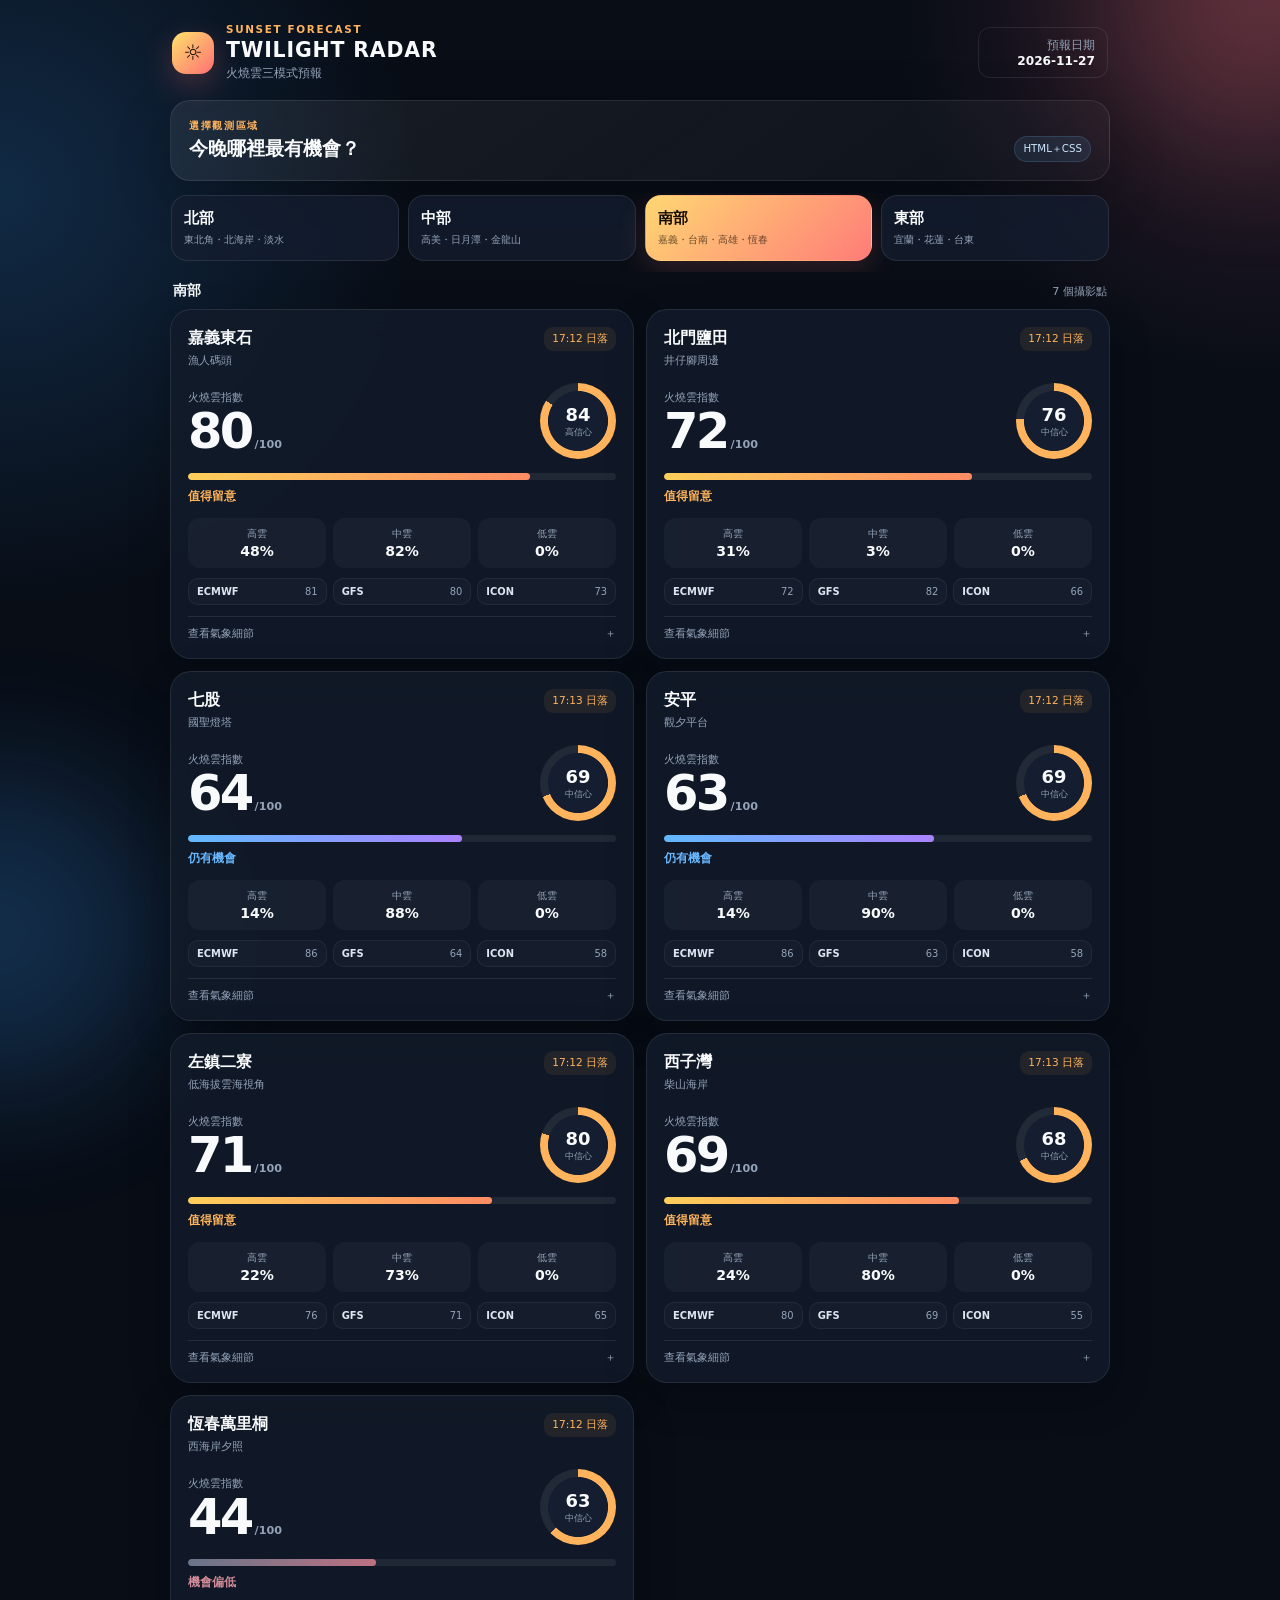
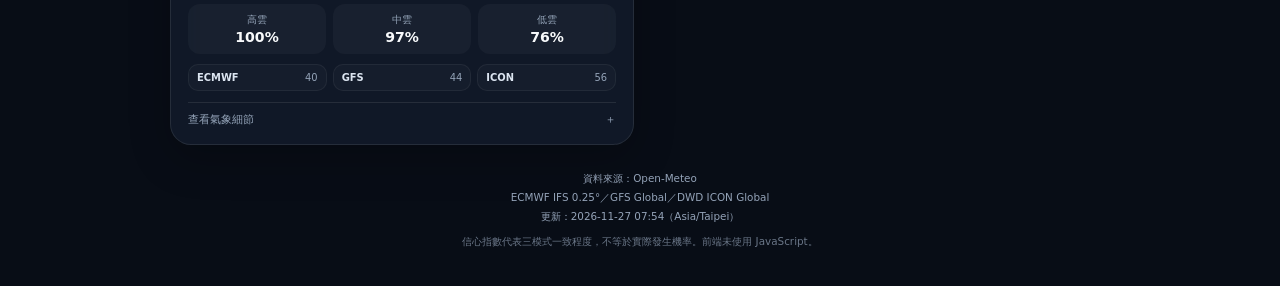
==== commit ff7d7625: "chore: update regional sunset forecast" ====
--- a/index.html
+++ b/index.html
@@ -51,7 +51,458 @@
       <div class="score-block">
         <div>
           <span class="score-label">火燒雲指數</span>
-          <div class="score-value">59<small>/100</small></div>
+          <div class="score-value">53<small>/100</small></div>
+        </div>
+        <div class="confidence-badge" style="--confidence:66">
+          <strong>66</strong>
+          <span>中信心</span>
+        </div>
+      </div>
+
+      <div class="score-track"><i class="fair" style="width:53%"></i></div>
+      <p class="verdict fair">仍有機會</p>
+
+      <div class="cloud-grid">
+        <div><span>高雲</span><strong>100%</strong></div>
+        <div><span>中雲</span><strong>36%</strong></div>
+        <div><span>低雲</span><strong>95%</strong></div>
+      </div>
+
+      <div class="model-pills"><span class="model-pill"><b>ECMWF</b>75</span><span class="model-pill"><b>GFS</b>53</span><span class="model-pill"><b>ICON</b>42</span></div>
+
+      <details>
+        <summary>查看氣象細節</summary>
+        <dl>
+          <div><dt>降水</dt><dd>0.0 mm</dd></div>
+          <div><dt>濕度</dt><dd>88%</dd></div>
+          <div><dt>風速</dt><dd>8.5 km/h</dd></div>
+        </dl>
+      </details>
+    </article>
+    
+    <article class="spot-card">
+      <div class="spot-head">
+        <div>
+          <h3>北海岸</h3>
+          <p>老梅／石門</p>
+        </div>
+        <time>17:03 日落</time>
+      </div>
+
+      <div class="score-block">
+        <div>
+          <span class="score-label">火燒雲指數</span>
+          <div class="score-value">43<small>/100</small></div>
+        </div>
+        <div class="confidence-badge" style="--confidence:72">
+          <strong>72</strong>
+          <span>中信心</span>
+        </div>
+      </div>
+
+      <div class="score-track"><i class="low" style="width:43%"></i></div>
+      <p class="verdict low">機會偏低</p>
+
+      <div class="cloud-grid">
+        <div><span>高雲</span><strong>11%</strong></div>
+        <div><span>中雲</span><strong>61%</strong></div>
+        <div><span>低雲</span><strong>88%</strong></div>
+      </div>
+
+      <div class="model-pills"><span class="model-pill"><b>ECMWF</b>79</span><span class="model-pill"><b>GFS</b>37</span><span class="model-pill"><b>ICON</b>43</span></div>
+
+      <details>
+        <summary>查看氣象細節</summary>
+        <dl>
+          <div><dt>降水</dt><dd>0.0 mm</dd></div>
+          <div><dt>濕度</dt><dd>86%</dd></div>
+          <div><dt>風速</dt><dd>7.8 km/h</dd></div>
+        </dl>
+      </details>
+    </article>
+    
+    <article class="spot-card">
+      <div class="spot-head">
+        <div>
+          <h3>淡水</h3>
+          <p>漁人碼頭／沙崙</p>
+        </div>
+        <time>17:04 日落</time>
+      </div>
+
+      <div class="score-block">
+        <div>
+          <span class="score-label">火燒雲指數</span>
+          <div class="score-value">65<small>/100</small></div>
+        </div>
+        <div class="confidence-badge" style="--confidence:74">
+          <strong>74</strong>
+          <span>中信心</span>
+        </div>
+      </div>
+
+      <div class="score-track"><i class="fair" style="width:65%"></i></div>
+      <p class="verdict fair">仍有機會</p>
+
+      <div class="cloud-grid">
+        <div><span>高雲</span><strong>3%</strong></div>
+        <div><span>中雲</span><strong>51%</strong></div>
+        <div><span>低雲</span><strong>17%</strong></div>
+      </div>
+
+      <div class="model-pills"><span class="model-pill"><b>ECMWF</b>79</span><span class="model-pill"><b>GFS</b>65</span><span class="model-pill"><b>ICON</b>46</span></div>
+
+      <details>
+        <summary>查看氣象細節</summary>
+        <dl>
+          <div><dt>降水</dt><dd>0.0 mm</dd></div>
+          <div><dt>濕度</dt><dd>79%</dd></div>
+          <div><dt>風速</dt><dd>10.3 km/h</dd></div>
+        </dl>
+      </details>
+    </article>
+    </div></section><section class="region-panel panel-central" aria-labelledby="region-central"><div class="panel-heading"><span>中部</span><p>3 個攝影點</p></div><div class="spot-list">
+    <article class="spot-card">
+      <div class="spot-head">
+        <div>
+          <h3>高美濕地</h3>
+          <p>清水海線</p>
+        </div>
+        <time>17:09 日落</time>
+      </div>
+
+      <div class="score-block">
+        <div>
+          <span class="score-label">火燒雲指數</span>
+          <div class="score-value">81<small>/100</small></div>
+        </div>
+        <div class="confidence-badge" style="--confidence:77">
+          <strong>77</strong>
+          <span>中信心</span>
+        </div>
+      </div>
+
+      <div class="score-track"><i class="excellent" style="width:81%"></i></div>
+      <p class="verdict excellent">很值得期待</p>
+
+      <div class="cloud-grid">
+        <div><span>高雲</span><strong>70%</strong></div>
+        <div><span>中雲</span><strong>98%</strong></div>
+        <div><span>低雲</span><strong>0%</strong></div>
+      </div>
+
+      <div class="model-pills"><span class="model-pill"><b>ECMWF</b>84</span><span class="model-pill"><b>GFS</b>81</span><span class="model-pill"><b>ICON</b>56</span></div>
+
+      <details>
+        <summary>查看氣象細節</summary>
+        <dl>
+          <div><dt>降水</dt><dd>0.0 mm</dd></div>
+          <div><dt>濕度</dt><dd>71%</dd></div>
+          <div><dt>風速</dt><dd>14.6 km/h</dd></div>
+        </dl>
+      </details>
+    </article>
+    
+    <article class="spot-card">
+      <div class="spot-head">
+        <div>
+          <h3>日月潭</h3>
+          <p>朝霧／出水口</p>
+        </div>
+        <time>17:08 日落</time>
+      </div>
+
+      <div class="score-block">
+        <div>
+          <span class="score-label">火燒雲指數</span>
+          <div class="score-value">73<small>/100</small></div>
+        </div>
+        <div class="confidence-badge" style="--confidence:74">
+          <strong>74</strong>
+          <span>中信心</span>
+        </div>
+      </div>
+
+      <div class="score-track"><i class="good" style="width:73%"></i></div>
+      <p class="verdict good">值得留意</p>
+
+      <div class="cloud-grid">
+        <div><span>高雲</span><strong>51%</strong></div>
+        <div><span>中雲</span><strong>6%</strong></div>
+        <div><span>低雲</span><strong>16%</strong></div>
+      </div>
+
+      <div class="model-pills"><span class="model-pill"><b>ECMWF</b>73</span><span class="model-pill"><b>GFS</b>74</span><span class="model-pill"><b>ICON</b>55</span></div>
+
+      <details>
+        <summary>查看氣象細節</summary>
+        <dl>
+          <div><dt>降水</dt><dd>0.0 mm</dd></div>
+          <div><dt>濕度</dt><dd>83%</dd></div>
+          <div><dt>風速</dt><dd>0.9 km/h</dd></div>
+        </dl>
+      </details>
+    </article>
+    
+    <article class="spot-card">
+      <div class="spot-head">
+        <div>
+          <h3>魚池金龍山</h3>
+          <p>日出與雲海視角</p>
+        </div>
+        <time>17:08 日落</time>
+      </div>
+
+      <div class="score-block">
+        <div>
+          <span class="score-label">火燒雲指數</span>
+          <div class="score-value">72<small>/100</small></div>
+        </div>
+        <div class="confidence-badge" style="--confidence:69">
+          <strong>69</strong>
+          <span>中信心</span>
+        </div>
+      </div>
+
+      <div class="score-track"><i class="good" style="width:72%"></i></div>
+      <p class="verdict good">值得留意</p>
+
+      <div class="cloud-grid">
+        <div><span>高雲</span><strong>99%</strong></div>
+        <div><span>中雲</span><strong>27%</strong></div>
+        <div><span>低雲</span><strong>16%</strong></div>
+      </div>
+
+      <div class="model-pills"><span class="model-pill"><b>ECMWF</b>86</span><span class="model-pill"><b>GFS</b>72</span><span class="model-pill"><b>ICON</b>55</span></div>
+
+      <details>
+        <summary>查看氣象細節</summary>
+        <dl>
+          <div><dt>降水</dt><dd>0.0 mm</dd></div>
+          <div><dt>濕度</dt><dd>81%</dd></div>
+          <div><dt>風速</dt><dd>4.2 km/h</dd></div>
+        </dl>
+      </details>
+    </article>
+    </div></section><section class="region-panel panel-south" aria-labelledby="region-south"><div class="panel-heading"><span>南部</span><p>7 個攝影點</p></div><div class="spot-list">
+    <article class="spot-card">
+      <div class="spot-head">
+        <div>
+          <h3>嘉義東石</h3>
+          <p>漁人碼頭</p>
+        </div>
+        <time>17:12 日落</time>
+      </div>
+
+      <div class="score-block">
+        <div>
+          <span class="score-label">火燒雲指數</span>
+          <div class="score-value">80<small>/100</small></div>
+        </div>
+        <div class="confidence-badge" style="--confidence:84">
+          <strong>84</strong>
+          <span>高信心</span>
+        </div>
+      </div>
+
+      <div class="score-track"><i class="good" style="width:80%"></i></div>
+      <p class="verdict good">值得留意</p>
+
+      <div class="cloud-grid">
+        <div><span>高雲</span><strong>48%</strong></div>
+        <div><span>中雲</span><strong>82%</strong></div>
+        <div><span>低雲</span><strong>0%</strong></div>
+      </div>
+
+      <div class="model-pills"><span class="model-pill"><b>ECMWF</b>81</span><span class="model-pill"><b>GFS</b>80</span><span class="model-pill"><b>ICON</b>73</span></div>
+
+      <details>
+        <summary>查看氣象細節</summary>
+        <dl>
+          <div><dt>降水</dt><dd>0.0 mm</dd></div>
+          <div><dt>濕度</dt><dd>62%</dd></div>
+          <div><dt>風速</dt><dd>17.4 km/h</dd></div>
+        </dl>
+      </details>
+    </article>
+    
+    <article class="spot-card">
+      <div class="spot-head">
+        <div>
+          <h3>北門鹽田</h3>
+          <p>井仔腳周邊</p>
+        </div>
+        <time>17:12 日落</time>
+      </div>
+
+      <div class="score-block">
+        <div>
+          <span class="score-label">火燒雲指數</span>
+          <div class="score-value">72<small>/100</small></div>
+        </div>
+        <div class="confidence-badge" style="--confidence:76">
+          <strong>76</strong>
+          <span>中信心</span>
+        </div>
+      </div>
+
+      <div class="score-track"><i class="good" style="width:72%"></i></div>
+      <p class="verdict good">值得留意</p>
+
+      <div class="cloud-grid">
+        <div><span>高雲</span><strong>31%</strong></div>
+        <div><span>中雲</span><strong>3%</strong></div>
+        <div><span>低雲</span><strong>0%</strong></div>
+      </div>
+
+      <div class="model-pills"><span class="model-pill"><b>ECMWF</b>72</span><span class="model-pill"><b>GFS</b>82</span><span class="model-pill"><b>ICON</b>66</span></div>
+
+      <details>
+        <summary>查看氣象細節</summary>
+        <dl>
+          <div><dt>降水</dt><dd>0.0 mm</dd></div>
+          <div><dt>濕度</dt><dd>67%</dd></div>
+          <div><dt>風速</dt><dd>11.5 km/h</dd></div>
+        </dl>
+      </details>
+    </article>
+    
+    <article class="spot-card">
+      <div class="spot-head">
+        <div>
+          <h3>七股</h3>
+          <p>國聖燈塔</p>
+        </div>
+        <time>17:13 日落</time>
+      </div>
+
+      <div class="score-block">
+        <div>
+          <span class="score-label">火燒雲指數</span>
+          <div class="score-value">64<small>/100</small></div>
+        </div>
+        <div class="confidence-badge" style="--confidence:69">
+          <strong>69</strong>
+          <span>中信心</span>
+        </div>
+      </div>
+
+      <div class="score-track"><i class="fair" style="width:64%"></i></div>
+      <p class="verdict fair">仍有機會</p>
+
+      <div class="cloud-grid">
+        <div><span>高雲</span><strong>14%</strong></div>
+        <div><span>中雲</span><strong>88%</strong></div>
+        <div><span>低雲</span><strong>0%</strong></div>
+      </div>
+
+      <div class="model-pills"><span class="model-pill"><b>ECMWF</b>86</span><span class="model-pill"><b>GFS</b>64</span><span class="model-pill"><b>ICON</b>58</span></div>
+
+      <details>
+        <summary>查看氣象細節</summary>
+        <dl>
+          <div><dt>降水</dt><dd>0.0 mm</dd></div>
+          <div><dt>濕度</dt><dd>69%</dd></div>
+          <div><dt>風速</dt><dd>20.1 km/h</dd></div>
+        </dl>
+      </details>
+    </article>
+    
+    <article class="spot-card">
+      <div class="spot-head">
+        <div>
+          <h3>安平</h3>
+          <p>觀夕平台</p>
+        </div>
+        <time>17:12 日落</time>
+      </div>
+
+      <div class="score-block">
+        <div>
+          <span class="score-label">火燒雲指數</span>
+          <div class="score-value">63<small>/100</small></div>
+        </div>
+        <div class="confidence-badge" style="--confidence:69">
+          <strong>69</strong>
+          <span>中信心</span>
+        </div>
+      </div>
+
+      <div class="score-track"><i class="fair" style="width:63%"></i></div>
+      <p class="verdict fair">仍有機會</p>
+
+      <div class="cloud-grid">
+        <div><span>高雲</span><strong>14%</strong></div>
+        <div><span>中雲</span><strong>90%</strong></div>
+        <div><span>低雲</span><strong>0%</strong></div>
+      </div>
+
+      <div class="model-pills"><span class="model-pill"><b>ECMWF</b>86</span><span class="model-pill"><b>GFS</b>63</span><span class="model-pill"><b>ICON</b>58</span></div>
+
+      <details>
+        <summary>查看氣象細節</summary>
+        <dl>
+          <div><dt>降水</dt><dd>0.0 mm</dd></div>
+          <div><dt>濕度</dt><dd>67%</dd></div>
+          <div><dt>風速</dt><dd>20.9 km/h</dd></div>
+        </dl>
+      </details>
+    </article>
+    
+    <article class="spot-card">
+      <div class="spot-head">
+        <div>
+          <h3>左鎮二寮</h3>
+          <p>低海拔雲海視角</p>
+        </div>
+        <time>17:12 日落</time>
+      </div>
+
+      <div class="score-block">
+        <div>
+          <span class="score-label">火燒雲指數</span>
+          <div class="score-value">71<small>/100</small></div>
+        </div>
+        <div class="confidence-badge" style="--confidence:80">
+          <strong>80</strong>
+          <span>中信心</span>
+        </div>
+      </div>
+
+      <div class="score-track"><i class="good" style="width:71%"></i></div>
+      <p class="verdict good">值得留意</p>
+
+      <div class="cloud-grid">
+        <div><span>高雲</span><strong>22%</strong></div>
+        <div><span>中雲</span><strong>73%</strong></div>
+        <div><span>低雲</span><strong>0%</strong></div>
+      </div>
+
+      <div class="model-pills"><span class="model-pill"><b>ECMWF</b>76</span><span class="model-pill"><b>GFS</b>71</span><span class="model-pill"><b>ICON</b>65</span></div>
+
+      <details>
+        <summary>查看氣象細節</summary>
+        <dl>
+          <div><dt>降水</dt><dd>0.0 mm</dd></div>
+          <div><dt>濕度</dt><dd>61%</dd></div>
+          <div><dt>風速</dt><dd>16.8 km/h</dd></div>
+        </dl>
+      </details>
+    </article>
+    
+    <article class="spot-card">
+      <div class="spot-head">
+        <div>
+          <h3>西子灣</h3>
+          <p>柴山海岸</p>
+        </div>
+        <time>17:13 日落</time>
+      </div>
+
+      <div class="score-block">
+        <div>
+          <span class="score-label">火燒雲指數</span>
+          <div class="score-value">69<small>/100</small></div>
         </div>
         <div class="confidence-badge" style="--confidence:68">
           <strong>68</strong>
@@ -59,32 +510,196 @@
         </div>
       </div>
 
-      <div class="score-track"><i class="fair" style="width:59%"></i></div>
-      <p class="verdict fair">仍有機會</p>
-
-      <div class="cloud-grid">
-        <div><span>高雲</span><strong>65%</strong></div>
-        <div><span>中雲</span><strong>5%</strong></div>
-        <div><span>低雲</span><strong>100%</strong></div>
-      </div>
-
-      <div class="model-pills"><span class="model-pill"><b>ECMWF</b>72</span><span class="model-pill"><b>GFS</b>59</span><span class="model-pill"><b>ICON</b>53</span></div>
-
-      <details>
-        <summary>查看氣象細節</summary>
-        <dl>
-          <div><dt>降水</dt><dd>0.0 mm</dd></div>
-          <div><dt>濕度</dt><dd>86%</dd></div>
-          <div><dt>風速</dt><dd>7.8 km/h</dd></div>
-        </dl>
-      </details>
-    </article>
-    
-    <article class="spot-card">
-      <div class="spot-head">
-        <div>
-          <h3>北海岸</h3>
-          <p>老梅／石門</p>
+      <div class="score-track"><i class="good" style="width:69%"></i></div>
+      <p class="verdict good">值得留意</p>
+
+      <div class="cloud-grid">
+        <div><span>高雲</span><strong>24%</strong></div>
+        <div><span>中雲</span><strong>80%</strong></div>
+        <div><span>低雲</span><strong>0%</strong></div>
+      </div>
+
+      <div class="model-pills"><span class="model-pill"><b>ECMWF</b>80</span><span class="model-pill"><b>GFS</b>69</span><span class="model-pill"><b>ICON</b>55</span></div>
+
+      <details>
+        <summary>查看氣象細節</summary>
+        <dl>
+          <div><dt>降水</dt><dd>0.0 mm</dd></div>
+          <div><dt>濕度</dt><dd>56%</dd></div>
+          <div><dt>風速</dt><dd>16.8 km/h</dd></div>
+        </dl>
+      </details>
+    </article>
+    
+    <article class="spot-card">
+      <div class="spot-head">
+        <div>
+          <h3>恆春萬里桐</h3>
+          <p>西海岸夕照</p>
+        </div>
+        <time>17:12 日落</time>
+      </div>
+
+      <div class="score-block">
+        <div>
+          <span class="score-label">火燒雲指數</span>
+          <div class="score-value">44<small>/100</small></div>
+        </div>
+        <div class="confidence-badge" style="--confidence:63">
+          <strong>63</strong>
+          <span>中信心</span>
+        </div>
+      </div>
+
+      <div class="score-track"><i class="low" style="width:44%"></i></div>
+      <p class="verdict low">機會偏低</p>
+
+      <div class="cloud-grid">
+        <div><span>高雲</span><strong>100%</strong></div>
+        <div><span>中雲</span><strong>97%</strong></div>
+        <div><span>低雲</span><strong>76%</strong></div>
+      </div>
+
+      <div class="model-pills"><span class="model-pill"><b>ECMWF</b>40</span><span class="model-pill"><b>GFS</b>44</span><span class="model-pill"><b>ICON</b>56</span></div>
+
+      <details>
+        <summary>查看氣象細節</summary>
+        <dl>
+          <div><dt>降水</dt><dd>0.0 mm</dd></div>
+          <div><dt>濕度</dt><dd>78%</dd></div>
+          <div><dt>風速</dt><dd>3.8 km/h</dd></div>
+        </dl>
+      </details>
+    </article>
+    </div></section><section class="region-panel panel-east" aria-labelledby="region-east"><div class="panel-heading"><span>東部</span><p>5 個攝影點</p></div><div class="spot-list">
+    <article class="spot-card">
+      <div class="spot-head">
+        <div>
+          <h3>三仙台</h3>
+          <p>成功海岸</p>
+        </div>
+        <time>17:07 日落</time>
+      </div>
+
+      <div class="score-block">
+        <div>
+          <span class="score-label">火燒雲指數</span>
+          <div class="score-value">62<small>/100</small></div>
+        </div>
+        <div class="confidence-badge" style="--confidence:68">
+          <strong>68</strong>
+          <span>中信心</span>
+        </div>
+      </div>
+
+      <div class="score-track"><i class="fair" style="width:62%"></i></div>
+      <p class="verdict fair">仍有機會</p>
+
+      <div class="cloud-grid">
+        <div><span>高雲</span><strong>37%</strong></div>
+        <div><span>中雲</span><strong>55%</strong></div>
+        <div><span>低雲</span><strong>66%</strong></div>
+      </div>
+
+      <div class="model-pills"><span class="model-pill"><b>ECMWF</b>70</span><span class="model-pill"><b>GFS</b>62</span><span class="model-pill"><b>ICON</b>33</span></div>
+
+      <details>
+        <summary>查看氣象細節</summary>
+        <dl>
+          <div><dt>降水</dt><dd>0.0 mm</dd></div>
+          <div><dt>濕度</dt><dd>90%</dd></div>
+          <div><dt>風速</dt><dd>11.3 km/h</dd></div>
+        </dl>
+      </details>
+    </article>
+    
+    <article class="spot-card">
+      <div class="spot-head">
+        <div>
+          <h3>六十石山</h3>
+          <p>富里山區</p>
+        </div>
+        <time>17:08 日落</time>
+      </div>
+
+      <div class="score-block">
+        <div>
+          <span class="score-label">火燒雲指數</span>
+          <div class="score-value">55<small>/100</small></div>
+        </div>
+        <div class="confidence-badge" style="--confidence:68">
+          <strong>68</strong>
+          <span>中信心</span>
+        </div>
+      </div>
+
+      <div class="score-track"><i class="fair" style="width:55%"></i></div>
+      <p class="verdict fair">仍有機會</p>
+
+      <div class="cloud-grid">
+        <div><span>高雲</span><strong>40%</strong></div>
+        <div><span>中雲</span><strong>24%</strong></div>
+        <div><span>低雲</span><strong>76%</strong></div>
+      </div>
+
+      <div class="model-pills"><span class="model-pill"><b>ECMWF</b>69</span><span class="model-pill"><b>GFS</b>55</span><span class="model-pill"><b>ICON</b>33</span></div>
+
+      <details>
+        <summary>查看氣象細節</summary>
+        <dl>
+          <div><dt>降水</dt><dd>0.0 mm</dd></div>
+          <div><dt>濕度</dt><dd>93%</dd></div>
+          <div><dt>風速</dt><dd>3.9 km/h</dd></div>
+        </dl>
+      </details>
+    </article>
+    
+    <article class="spot-card">
+      <div class="spot-head">
+        <div>
+          <h3>石梯坪</h3>
+          <p>豐濱海岸</p>
+        </div>
+        <time>17:07 日落</time>
+      </div>
+
+      <div class="score-block">
+        <div>
+          <span class="score-label">火燒雲指數</span>
+          <div class="score-value">56<small>/100</small></div>
+        </div>
+        <div class="confidence-badge" style="--confidence:76">
+          <strong>76</strong>
+          <span>中信心</span>
+        </div>
+      </div>
+
+      <div class="score-track"><i class="fair" style="width:56%"></i></div>
+      <p class="verdict fair">仍有機會</p>
+
+      <div class="cloud-grid">
+        <div><span>高雲</span><strong>49%</strong></div>
+        <div><span>中雲</span><strong>18%</strong></div>
+        <div><span>低雲</span><strong>91%</strong></div>
+      </div>
+
+      <div class="model-pills"><span class="model-pill"><b>ECMWF</b>56</span><span class="model-pill"><b>GFS</b>62</span><span class="model-pill"><b>ICON</b>39</span></div>
+
+      <details>
+        <summary>查看氣象細節</summary>
+        <dl>
+          <div><dt>降水</dt><dd>0.1 mm</dd></div>
+          <div><dt>濕度</dt><dd>81%</dd></div>
+          <div><dt>風速</dt><dd>6.3 km/h</dd></div>
+        </dl>
+      </details>
+    </article>
+    
+    <article class="spot-card">
+      <div class="spot-head">
+        <div>
+          <h3>南方澳</h3>
+          <p>蘇澳港灣</p>
         </div>
         <time>17:03 日落</time>
       </div>
@@ -92,48 +707,7 @@
       <div class="score-block">
         <div>
           <span class="score-label">火燒雲指數</span>
-          <div class="score-value">53<small>/100</small></div>
-        </div>
-        <div class="confidence-badge" style="--confidence:60">
-          <strong>60</strong>
-          <span>低信心</span>
-        </div>
-      </div>
-
-      <div class="score-track"><i class="fair" style="width:53%"></i></div>
-      <p class="verdict fair">仍有機會</p>
-
-      <div class="cloud-grid">
-        <div><span>高雲</span><strong>100%</strong></div>
-        <div><span>中雲</span><strong>66%</strong></div>
-        <div><span>低雲</span><strong>75%</strong></div>
-      </div>
-
-      <div class="model-pills"><span class="model-pill"><b>ECMWF</b>70</span><span class="model-pill"><b>GFS</b>44</span><span class="model-pill"><b>ICON</b>53</span></div>
-
-      <details>
-        <summary>查看氣象細節</summary>
-        <dl>
-          <div><dt>降水</dt><dd>0.0 mm</dd></div>
-          <div><dt>濕度</dt><dd>87%</dd></div>
-          <div><dt>風速</dt><dd>7.6 km/h</dd></div>
-        </dl>
-      </details>
-    </article>
-    
-    <article class="spot-card">
-      <div class="spot-head">
-        <div>
-          <h3>淡水</h3>
-          <p>漁人碼頭／沙崙</p>
-        </div>
-        <time>17:04 日落</time>
-      </div>
-
-      <div class="score-block">
-        <div>
-          <span class="score-label">火燒雲指數</span>
-          <div class="score-value">65<small>/100</small></div>
+          <div class="score-value">46<small>/100</small></div>
         </div>
         <div class="confidence-badge" style="--confidence:66">
           <strong>66</strong>
@@ -141,597 +715,23 @@
         </div>
       </div>
 
-      <div class="score-track"><i class="good" style="width:65%"></i></div>
-      <p class="verdict good">值得留意</p>
-
-      <div class="cloud-grid">
-        <div><span>高雲</span><strong>3%</strong></div>
-        <div><span>中雲</span><strong>34%</strong></div>
-        <div><span>低雲</span><strong>10%</strong></div>
-      </div>
-
-      <div class="model-pills"><span class="model-pill"><b>ECMWF</b>70</span><span class="model-pill"><b>GFS</b>65</span><span class="model-pill"><b>ICON</b>58</span></div>
-
-      <details>
-        <summary>查看氣象細節</summary>
-        <dl>
-          <div><dt>降水</dt><dd>0.0 mm</dd></div>
-          <div><dt>濕度</dt><dd>79%</dd></div>
-          <div><dt>風速</dt><dd>10.5 km/h</dd></div>
-        </dl>
-      </details>
-    </article>
-    </div></section><section class="region-panel panel-central" aria-labelledby="region-central"><div class="panel-heading"><span>中部</span><p>3 個攝影點</p></div><div class="spot-list">
-    <article class="spot-card">
-      <div class="spot-head">
-        <div>
-          <h3>高美濕地</h3>
-          <p>清水海線</p>
-        </div>
-        <time>17:09 日落</time>
-      </div>
-
-      <div class="score-block">
-        <div>
-          <span class="score-label">火燒雲指數</span>
-          <div class="score-value">65<small>/100</small></div>
-        </div>
-        <div class="confidence-badge" style="--confidence:76">
-          <strong>76</strong>
-          <span>中信心</span>
-        </div>
-      </div>
-
-      <div class="score-track"><i class="fair" style="width:65%"></i></div>
-      <p class="verdict fair">仍有機會</p>
-
-      <div class="cloud-grid">
-        <div><span>高雲</span><strong>7%</strong></div>
-        <div><span>中雲</span><strong>57%</strong></div>
-        <div><span>低雲</span><strong>10%</strong></div>
-      </div>
-
-      <div class="model-pills"><span class="model-pill"><b>ECMWF</b>65</span><span class="model-pill"><b>GFS</b>83</span><span class="model-pill"><b>ICON</b>52</span></div>
-
-      <details>
-        <summary>查看氣象細節</summary>
-        <dl>
-          <div><dt>降水</dt><dd>0.0 mm</dd></div>
-          <div><dt>濕度</dt><dd>85%</dd></div>
-          <div><dt>風速</dt><dd>7.6 km/h</dd></div>
-        </dl>
-      </details>
-    </article>
-    
-    <article class="spot-card">
-      <div class="spot-head">
-        <div>
-          <h3>日月潭</h3>
-          <p>朝霧／出水口</p>
-        </div>
-        <time>17:08 日落</time>
-      </div>
-
-      <div class="score-block">
-        <div>
-          <span class="score-label">火燒雲指數</span>
-          <div class="score-value">58<small>/100</small></div>
-        </div>
-        <div class="confidence-badge" style="--confidence:73">
-          <strong>73</strong>
-          <span>中信心</span>
-        </div>
-      </div>
-
-      <div class="score-track"><i class="fair" style="width:58%"></i></div>
-      <p class="verdict fair">仍有機會</p>
-
-      <div class="cloud-grid">
-        <div><span>高雲</span><strong>1%</strong></div>
-        <div><span>中雲</span><strong>59%</strong></div>
-        <div><span>低雲</span><strong>19%</strong></div>
-      </div>
-
-      <div class="model-pills"><span class="model-pill"><b>ECMWF</b>58</span><span class="model-pill"><b>GFS</b>59</span><span class="model-pill"><b>ICON</b>45</span></div>
-
-      <details>
-        <summary>查看氣象細節</summary>
-        <dl>
-          <div><dt>降水</dt><dd>0.0 mm</dd></div>
-          <div><dt>濕度</dt><dd>85%</dd></div>
-          <div><dt>風速</dt><dd>1.3 km/h</dd></div>
-        </dl>
-      </details>
-    </article>
-    
-    <article class="spot-card">
-      <div class="spot-head">
-        <div>
-          <h3>魚池金龍山</h3>
-          <p>日出與雲海視角</p>
-        </div>
-        <time>17:08 日落</time>
-      </div>
-
-      <div class="score-block">
-        <div>
-          <span class="score-label">火燒雲指數</span>
-          <div class="score-value">63<small>/100</small></div>
-        </div>
-        <div class="confidence-badge" style="--confidence:71">
-          <strong>71</strong>
-          <span>中信心</span>
-        </div>
-      </div>
-
-      <div class="score-track"><i class="fair" style="width:63%"></i></div>
-      <p class="verdict fair">仍有機會</p>
-
-      <div class="cloud-grid">
-        <div><span>高雲</span><strong>5%</strong></div>
-        <div><span>中雲</span><strong>32%</strong></div>
-        <div><span>低雲</span><strong>13%</strong></div>
-      </div>
-
-      <div class="model-pills"><span class="model-pill"><b>ECMWF</b>63</span><span class="model-pill"><b>GFS</b>89</span><span class="model-pill"><b>ICON</b>45</span></div>
-
-      <details>
-        <summary>查看氣象細節</summary>
-        <dl>
-          <div><dt>降水</dt><dd>0.0 mm</dd></div>
-          <div><dt>濕度</dt><dd>77%</dd></div>
-          <div><dt>風速</dt><dd>0.7 km/h</dd></div>
-        </dl>
-      </details>
-    </article>
-    </div></section><section class="region-panel panel-south" aria-labelledby="region-south"><div class="panel-heading"><span>南部</span><p>7 個攝影點</p></div><div class="spot-list">
-    <article class="spot-card">
-      <div class="spot-head">
-        <div>
-          <h3>嘉義東石</h3>
-          <p>漁人碼頭</p>
-        </div>
-        <time>17:12 日落</time>
-      </div>
-
-      <div class="score-block">
-        <div>
-          <span class="score-label">火燒雲指數</span>
-          <div class="score-value">67<small>/100</small></div>
-        </div>
-        <div class="confidence-badge" style="--confidence:77">
-          <strong>77</strong>
-          <span>中信心</span>
-        </div>
-      </div>
-
-      <div class="score-track"><i class="good" style="width:67%"></i></div>
-      <p class="verdict good">值得留意</p>
-
-      <div class="cloud-grid">
-        <div><span>高雲</span><strong>100%</strong></div>
-        <div><span>中雲</span><strong>97%</strong></div>
-        <div><span>低雲</span><strong>0%</strong></div>
-      </div>
-
-      <div class="model-pills"><span class="model-pill"><b>ECMWF</b>75</span><span class="model-pill"><b>GFS</b>67</span><span class="model-pill"><b>ICON</b>59</span></div>
-
-      <details>
-        <summary>查看氣象細節</summary>
-        <dl>
-          <div><dt>降水</dt><dd>0.0 mm</dd></div>
-          <div><dt>濕度</dt><dd>63%</dd></div>
-          <div><dt>風速</dt><dd>18.3 km/h</dd></div>
-        </dl>
-      </details>
-    </article>
-    
-    <article class="spot-card">
-      <div class="spot-head">
-        <div>
-          <h3>北門鹽田</h3>
-          <p>井仔腳周邊</p>
-        </div>
-        <time>17:12 日落</time>
-      </div>
-
-      <div class="score-block">
-        <div>
-          <span class="score-label">火燒雲指數</span>
-          <div class="score-value">68<small>/100</small></div>
-        </div>
-        <div class="confidence-badge" style="--confidence:74">
-          <strong>74</strong>
-          <span>中信心</span>
-        </div>
-      </div>
-
-      <div class="score-track"><i class="good" style="width:68%"></i></div>
-      <p class="verdict good">值得留意</p>
-
-      <div class="cloud-grid">
-        <div><span>高雲</span><strong>100%</strong></div>
-        <div><span>中雲</span><strong>95%</strong></div>
-        <div><span>低雲</span><strong>0%</strong></div>
-      </div>
-
-      <div class="model-pills"><span class="model-pill"><b>ECMWF</b>85</span><span class="model-pill"><b>GFS</b>68</span><span class="model-pill"><b>ICON</b>55</span></div>
-
-      <details>
-        <summary>查看氣象細節</summary>
-        <dl>
-          <div><dt>降水</dt><dd>0.0 mm</dd></div>
-          <div><dt>濕度</dt><dd>70%</dd></div>
-          <div><dt>風速</dt><dd>21.6 km/h</dd></div>
-        </dl>
-      </details>
-    </article>
-    
-    <article class="spot-card">
-      <div class="spot-head">
-        <div>
-          <h3>七股</h3>
-          <p>國聖燈塔</p>
-        </div>
-        <time>17:13 日落</time>
-      </div>
-
-      <div class="score-block">
-        <div>
-          <span class="score-label">火燒雲指數</span>
-          <div class="score-value">85<small>/100</small></div>
-        </div>
-        <div class="confidence-badge" style="--confidence:71">
-          <strong>71</strong>
-          <span>中信心</span>
-        </div>
-      </div>
-
-      <div class="score-track"><i class="excellent" style="width:85%"></i></div>
-      <p class="verdict excellent">很值得期待</p>
-
-      <div class="cloud-grid">
-        <div><span>高雲</span><strong>70%</strong></div>
-        <div><span>中雲</span><strong>81%</strong></div>
-        <div><span>低雲</span><strong>0%</strong></div>
-      </div>
-
-      <div class="model-pills"><span class="model-pill"><b>ECMWF</b>90</span><span class="model-pill"><b>GFS</b>85</span><span class="model-pill"><b>ICON</b>55</span></div>
-
-      <details>
-        <summary>查看氣象細節</summary>
-        <dl>
-          <div><dt>降水</dt><dd>0.0 mm</dd></div>
-          <div><dt>濕度</dt><dd>69%</dd></div>
-          <div><dt>風速</dt><dd>21.2 km/h</dd></div>
-        </dl>
-      </details>
-    </article>
-    
-    <article class="spot-card">
-      <div class="spot-head">
-        <div>
-          <h3>安平</h3>
-          <p>觀夕平台</p>
-        </div>
-        <time>17:12 日落</time>
-      </div>
-
-      <div class="score-block">
-        <div>
-          <span class="score-label">火燒雲指數</span>
-          <div class="score-value">87<small>/100</small></div>
-        </div>
-        <div class="confidence-badge" style="--confidence:71">
-          <strong>71</strong>
-          <span>中信心</span>
-        </div>
-      </div>
-
-      <div class="score-track"><i class="excellent" style="width:87%"></i></div>
-      <p class="verdict excellent">很值得期待</p>
-
-      <div class="cloud-grid">
-        <div><span>高雲</span><strong>71%</strong></div>
-        <div><span>中雲</span><strong>75%</strong></div>
-        <div><span>低雲</span><strong>0%</strong></div>
-      </div>
-
-      <div class="model-pills"><span class="model-pill"><b>ECMWF</b>90</span><span class="model-pill"><b>GFS</b>87</span><span class="model-pill"><b>ICON</b>55</span></div>
-
-      <details>
-        <summary>查看氣象細節</summary>
-        <dl>
-          <div><dt>降水</dt><dd>0.0 mm</dd></div>
-          <div><dt>濕度</dt><dd>68%</dd></div>
-          <div><dt>風速</dt><dd>22.1 km/h</dd></div>
-        </dl>
-      </details>
-    </article>
-    
-    <article class="spot-card">
-      <div class="spot-head">
-        <div>
-          <h3>左鎮二寮</h3>
-          <p>低海拔雲海視角</p>
-        </div>
-        <time>17:12 日落</time>
-      </div>
-
-      <div class="score-block">
-        <div>
-          <span class="score-label">火燒雲指數</span>
-          <div class="score-value">87<small>/100</small></div>
-        </div>
-        <div class="confidence-badge" style="--confidence:75">
-          <strong>75</strong>
-          <span>中信心</span>
-        </div>
-      </div>
-
-      <div class="score-track"><i class="excellent" style="width:87%"></i></div>
-      <p class="verdict excellent">很值得期待</p>
-
-      <div class="cloud-grid">
-        <div><span>高雲</span><strong>72%</strong></div>
-        <div><span>中雲</span><strong>30%</strong></div>
-        <div><span>低雲</span><strong>13%</strong></div>
-      </div>
-
-      <div class="model-pills"><span class="model-pill"><b>ECMWF</b>87</span><span class="model-pill"><b>GFS</b>89</span><span class="model-pill"><b>ICON</b>64</span></div>
-
-      <details>
-        <summary>查看氣象細節</summary>
-        <dl>
-          <div><dt>降水</dt><dd>0.0 mm</dd></div>
-          <div><dt>濕度</dt><dd>73%</dd></div>
-          <div><dt>風速</dt><dd>7.1 km/h</dd></div>
-        </dl>
-      </details>
-    </article>
-    
-    <article class="spot-card">
-      <div class="spot-head">
-        <div>
-          <h3>西子灣</h3>
-          <p>柴山海岸</p>
-        </div>
-        <time>17:13 日落</time>
-      </div>
-
-      <div class="score-block">
-        <div>
-          <span class="score-label">火燒雲指數</span>
-          <div class="score-value">77<small>/100</small></div>
-        </div>
-        <div class="confidence-badge" style="--confidence:78">
-          <strong>78</strong>
-          <span>中信心</span>
-        </div>
-      </div>
-
-      <div class="score-track"><i class="good" style="width:77%"></i></div>
-      <p class="verdict good">值得留意</p>
-
-      <div class="cloud-grid">
-        <div><span>高雲</span><strong>84%</strong></div>
-        <div><span>中雲</span><strong>5%</strong></div>
-        <div><span>低雲</span><strong>0%</strong></div>
-      </div>
-
-      <div class="model-pills"><span class="model-pill"><b>ECMWF</b>87</span><span class="model-pill"><b>GFS</b>77</span><span class="model-pill"><b>ICON</b>73</span></div>
-
-      <details>
-        <summary>查看氣象細節</summary>
-        <dl>
-          <div><dt>降水</dt><dd>0.0 mm</dd></div>
-          <div><dt>濕度</dt><dd>58%</dd></div>
-          <div><dt>風速</dt><dd>16.8 km/h</dd></div>
-        </dl>
-      </details>
-    </article>
-    
-    <article class="spot-card">
-      <div class="spot-head">
-        <div>
-          <h3>恆春萬里桐</h3>
-          <p>西海岸夕照</p>
-        </div>
-        <time>17:12 日落</time>
-      </div>
-
-      <div class="score-block">
-        <div>
-          <span class="score-label">火燒雲指數</span>
-          <div class="score-value">61<small>/100</small></div>
-        </div>
-        <div class="confidence-badge" style="--confidence:71">
-          <strong>71</strong>
-          <span>中信心</span>
-        </div>
-      </div>
-
-      <div class="score-track"><i class="fair" style="width:61%"></i></div>
-      <p class="verdict fair">仍有機會</p>
-
-      <div class="cloud-grid">
-        <div><span>高雲</span><strong>84%</strong></div>
-        <div><span>中雲</span><strong>54%</strong></div>
+      <div class="score-track"><i class="fair" style="width:46%"></i></div>
+      <p class="verdict fair">仍有機會</p>
+
+      <div class="cloud-grid">
+        <div><span>高雲</span><strong>42%</strong></div>
+        <div><span>中雲</span><strong>17%</strong></div>
         <div><span>低雲</span><strong>100%</strong></div>
       </div>
 
-      <div class="model-pills"><span class="model-pill"><b>ECMWF</b>49</span><span class="model-pill"><b>GFS</b>61</span><span class="model-pill"><b>ICON</b>68</span></div>
-
-      <details>
-        <summary>查看氣象細節</summary>
-        <dl>
-          <div><dt>降水</dt><dd>0.0 mm</dd></div>
-          <div><dt>濕度</dt><dd>82%</dd></div>
-          <div><dt>風速</dt><dd>8.4 km/h</dd></div>
-        </dl>
-      </details>
-    </article>
-    </div></section><section class="region-panel panel-east" aria-labelledby="region-east"><div class="panel-heading"><span>東部</span><p>5 個攝影點</p></div><div class="spot-list">
-    <article class="spot-card">
-      <div class="spot-head">
-        <div>
-          <h3>三仙台</h3>
-          <p>成功海岸</p>
-        </div>
-        <time>17:07 日落</time>
-      </div>
-
-      <div class="score-block">
-        <div>
-          <span class="score-label">火燒雲指數</span>
-          <div class="score-value">50<small>/100</small></div>
-        </div>
-        <div class="confidence-badge" style="--confidence:65">
-          <strong>65</strong>
-          <span>中信心</span>
-        </div>
-      </div>
-
-      <div class="score-track"><i class="fair" style="width:50%"></i></div>
-      <p class="verdict fair">仍有機會</p>
-
-      <div class="cloud-grid">
-        <div><span>高雲</span><strong>100%</strong></div>
-        <div><span>中雲</span><strong>5%</strong></div>
-        <div><span>低雲</span><strong>65%</strong></div>
-      </div>
-
-      <div class="model-pills"><span class="model-pill"><b>ECMWF</b>66</span><span class="model-pill"><b>GFS</b>50</span><span class="model-pill"><b>ICON</b>37</span></div>
-
-      <details>
-        <summary>查看氣象細節</summary>
-        <dl>
-          <div><dt>降水</dt><dd>0.0 mm</dd></div>
-          <div><dt>濕度</dt><dd>91%</dd></div>
-          <div><dt>風速</dt><dd>10.6 km/h</dd></div>
-        </dl>
-      </details>
-    </article>
-    
-    <article class="spot-card">
-      <div class="spot-head">
-        <div>
-          <h3>六十石山</h3>
-          <p>富里山區</p>
-        </div>
-        <time>17:08 日落</time>
-      </div>
-
-      <div class="score-block">
-        <div>
-          <span class="score-label">火燒雲指數</span>
-          <div class="score-value">41<small>/100</small></div>
-        </div>
-        <div class="confidence-badge" style="--confidence:69">
-          <strong>69</strong>
-          <span>中信心</span>
-        </div>
-      </div>
-
-      <div class="score-track"><i class="low" style="width:41%"></i></div>
-      <p class="verdict low">機會偏低</p>
-
-      <div class="cloud-grid">
-        <div><span>高雲</span><strong>100%</strong></div>
-        <div><span>中雲</span><strong>2%</strong></div>
-        <div><span>低雲</span><strong>92%</strong></div>
-      </div>
-
-      <div class="model-pills"><span class="model-pill"><b>ECMWF</b>33</span><span class="model-pill"><b>GFS</b>41</span><span class="model-pill"><b>ICON</b>42</span></div>
-
-      <details>
-        <summary>查看氣象細節</summary>
-        <dl>
-          <div><dt>降水</dt><dd>0.0 mm</dd></div>
-          <div><dt>濕度</dt><dd>96%</dd></div>
-          <div><dt>風速</dt><dd>3.9 km/h</dd></div>
-        </dl>
-      </details>
-    </article>
-    
-    <article class="spot-card">
-      <div class="spot-head">
-        <div>
-          <h3>石梯坪</h3>
-          <p>豐濱海岸</p>
-        </div>
-        <time>17:07 日落</time>
-      </div>
-
-      <div class="score-block">
-        <div>
-          <span class="score-label">火燒雲指數</span>
-          <div class="score-value">52<small>/100</small></div>
-        </div>
-        <div class="confidence-badge" style="--confidence:68">
-          <strong>68</strong>
-          <span>中信心</span>
-        </div>
-      </div>
-
-      <div class="score-track"><i class="fair" style="width:52%"></i></div>
-      <p class="verdict fair">仍有機會</p>
-
-      <div class="cloud-grid">
-        <div><span>高雲</span><strong>20%</strong></div>
-        <div><span>中雲</span><strong>44%</strong></div>
-        <div><span>低雲</span><strong>83%</strong></div>
-      </div>
-
-      <div class="model-pills"><span class="model-pill"><b>ECMWF</b>52</span><span class="model-pill"><b>GFS</b>55</span><span class="model-pill"><b>ICON</b>39</span></div>
-
-      <details>
-        <summary>查看氣象細節</summary>
-        <dl>
-          <div><dt>降水</dt><dd>0.1 mm</dd></div>
-          <div><dt>濕度</dt><dd>84%</dd></div>
-          <div><dt>風速</dt><dd>7.3 km/h</dd></div>
-        </dl>
-      </details>
-    </article>
-    
-    <article class="spot-card">
-      <div class="spot-head">
-        <div>
-          <h3>南方澳</h3>
-          <p>蘇澳港灣</p>
-        </div>
-        <time>17:03 日落</time>
-      </div>
-
-      <div class="score-block">
-        <div>
-          <span class="score-label">火燒雲指數</span>
-          <div class="score-value">34<small>/100</small></div>
-        </div>
-        <div class="confidence-badge" style="--confidence:58">
-          <strong>58</strong>
-          <span>低信心</span>
-        </div>
-      </div>
-
-      <div class="score-track"><i class="low" style="width:34%"></i></div>
-      <p class="verdict low">機會偏低</p>
-
-      <div class="cloud-grid">
-        <div><span>高雲</span><strong>16%</strong></div>
-        <div><span>中雲</span><strong>9%</strong></div>
-        <div><span>低雲</span><strong>98%</strong></div>
-      </div>
-
-      <div class="model-pills"><span class="model-pill"><b>ECMWF</b>34</span><span class="model-pill"><b>GFS</b>59</span><span class="model-pill"><b>ICON</b>33</span></div>
-
-      <details>
-        <summary>查看氣象細節</summary>
-        <dl>
-          <div><dt>降水</dt><dd>0.3 mm</dd></div>
-          <div><dt>濕度</dt><dd>96%</dd></div>
-          <div><dt>風速</dt><dd>3.8 km/h</dd></div>
+      <div class="model-pills"><span class="model-pill"><b>ECMWF</b>46</span><span class="model-pill"><b>GFS</b>54</span><span class="model-pill"><b>ICON</b>44</span></div>
+
+      <details>
+        <summary>查看氣象細節</summary>
+        <dl>
+          <div><dt>降水</dt><dd>0.5 mm</dd></div>
+          <div><dt>濕度</dt><dd>98%</dd></div>
+          <div><dt>風速</dt><dd>2.5 km/h</dd></div>
         </dl>
       </details>
     </article>
@@ -748,31 +748,31 @@
       <div class="score-block">
         <div>
           <span class="score-label">火燒雲指數</span>
-          <div class="score-value">46<small>/100</small></div>
-        </div>
-        <div class="confidence-badge" style="--confidence:68">
-          <strong>68</strong>
-          <span>中信心</span>
-        </div>
-      </div>
-
-      <div class="score-track"><i class="fair" style="width:46%"></i></div>
-      <p class="verdict fair">仍有機會</p>
-
-      <div class="cloud-grid">
-        <div><span>高雲</span><strong>94%</strong></div>
-        <div><span>中雲</span><strong>5%</strong></div>
-        <div><span>低雲</span><strong>99%</strong></div>
-      </div>
-
-      <div class="model-pills"><span class="model-pill"><b>ECMWF</b>47</span><span class="model-pill"><b>GFS</b>46</span><span class="model-pill"><b>ICON</b>44</span></div>
-
-      <details>
-        <summary>查看氣象細節</summary>
-        <dl>
-          <div><dt>降水</dt><dd>0.0 mm</dd></div>
-          <div><dt>濕度</dt><dd>86%</dd></div>
-          <div><dt>風速</dt><dd>2.7 km/h</dd></div>
+          <div class="score-value">51<small>/100</small></div>
+        </div>
+        <div class="confidence-badge" style="--confidence:70">
+          <strong>70</strong>
+          <span>中信心</span>
+        </div>
+      </div>
+
+      <div class="score-track"><i class="fair" style="width:51%"></i></div>
+      <p class="verdict fair">仍有機會</p>
+
+      <div class="cloud-grid">
+        <div><span>高雲</span><strong>100%</strong></div>
+        <div><span>中雲</span><strong>31%</strong></div>
+        <div><span>低雲</span><strong>97%</strong></div>
+      </div>
+
+      <div class="model-pills"><span class="model-pill"><b>ECMWF</b>71</span><span class="model-pill"><b>GFS</b>51</span><span class="model-pill"><b>ICON</b>38</span></div>
+
+      <details>
+        <summary>查看氣象細節</summary>
+        <dl>
+          <div><dt>降水</dt><dd>0.0 mm</dd></div>
+          <div><dt>濕度</dt><dd>88%</dd></div>
+          <div><dt>風速</dt><dd>4.2 km/h</dd></div>
         </dl>
       </details>
     </article>
@@ -781,7 +781,7 @@
     <footer>
       <p>資料來源：Open-Meteo</p>
       <p>ECMWF IFS 0.25°／GFS Global／DWD ICON Global</p>
-      <p>更新：2026-11-26 23:16（Asia/Taipei）</p>
+      <p>更新：2026-11-27 07:54（Asia/Taipei）</p>
       <p class="fine-print">信心指數代表三模式一致程度，不等於實際發生機率。前端未使用 JavaScript。</p>
     </footer>
   </main>
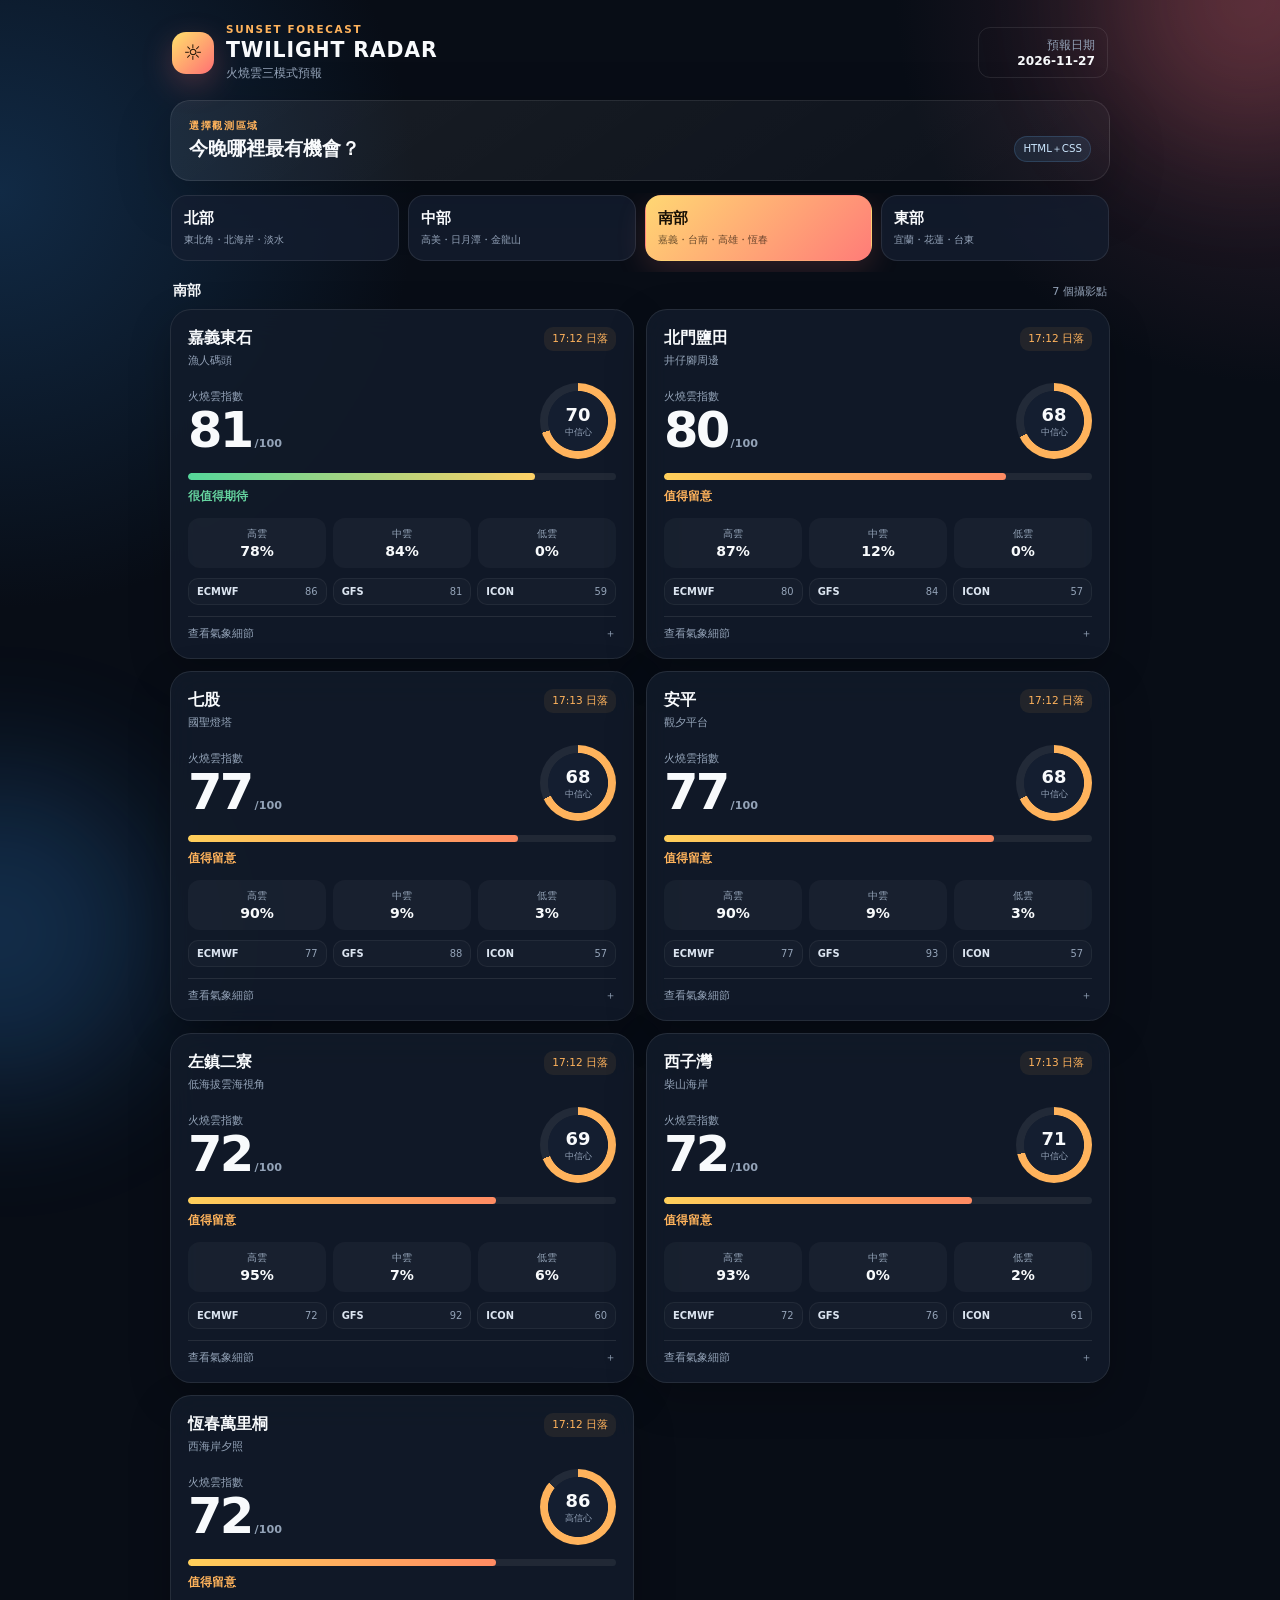
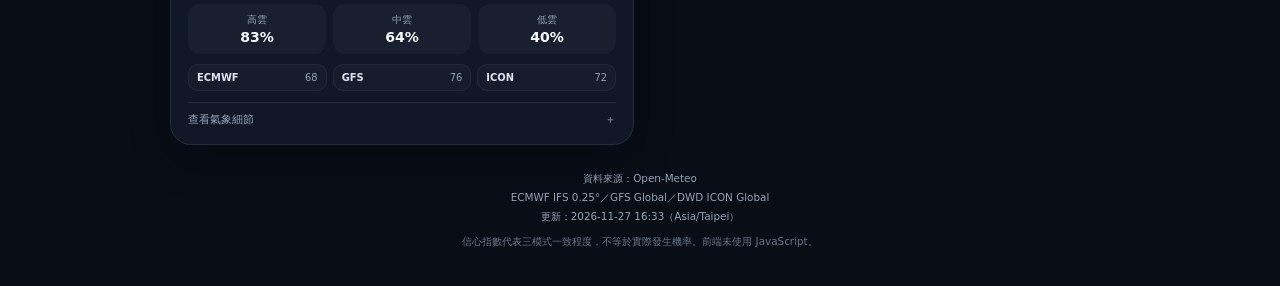
==== commit bc3d6849: "chore: update regional sunset forecast" ====
--- a/index.html
+++ b/index.html
@@ -51,10 +51,707 @@
       <div class="score-block">
         <div>
           <span class="score-label">火燒雲指數</span>
+          <div class="score-value">56<small>/100</small></div>
+        </div>
+        <div class="confidence-badge" style="--confidence:82">
+          <strong>82</strong>
+          <span>高信心</span>
+        </div>
+      </div>
+
+      <div class="score-track"><i class="fair" style="width:56%"></i></div>
+      <p class="verdict fair">仍有機會</p>
+
+      <div class="cloud-grid">
+        <div><span>高雲</span><strong>87%</strong></div>
+        <div><span>中雲</span><strong>27%</strong></div>
+        <div><span>低雲</span><strong>90%</strong></div>
+      </div>
+
+      <div class="model-pills"><span class="model-pill"><b>ECMWF</b>56</span><span class="model-pill"><b>GFS</b>51</span><span class="model-pill"><b>ICON</b>59</span></div>
+
+      <details>
+        <summary>查看氣象細節</summary>
+        <dl>
+          <div><dt>降水</dt><dd>0.0 mm</dd></div>
+          <div><dt>濕度</dt><dd>83%</dd></div>
+          <div><dt>風速</dt><dd>19.6 km/h</dd></div>
+        </dl>
+      </details>
+    </article>
+    
+    <article class="spot-card">
+      <div class="spot-head">
+        <div>
+          <h3>北海岸</h3>
+          <p>老梅／石門</p>
+        </div>
+        <time>17:03 日落</time>
+      </div>
+
+      <div class="score-block">
+        <div>
+          <span class="score-label">火燒雲指數</span>
+          <div class="score-value">44<small>/100</small></div>
+        </div>
+        <div class="confidence-badge" style="--confidence:81">
+          <strong>81</strong>
+          <span>高信心</span>
+        </div>
+      </div>
+
+      <div class="score-track"><i class="low" style="width:44%"></i></div>
+      <p class="verdict low">機會偏低</p>
+
+      <div class="cloud-grid">
+        <div><span>高雲</span><strong>19%</strong></div>
+        <div><span>中雲</span><strong>75%</strong></div>
+        <div><span>低雲</span><strong>84%</strong></div>
+      </div>
+
+      <div class="model-pills"><span class="model-pill"><b>ECMWF</b>50</span><span class="model-pill"><b>GFS</b>44</span><span class="model-pill"><b>ICON</b>38</span></div>
+
+      <details>
+        <summary>查看氣象細節</summary>
+        <dl>
+          <div><dt>降水</dt><dd>0.0 mm</dd></div>
+          <div><dt>濕度</dt><dd>84%</dd></div>
+          <div><dt>風速</dt><dd>10.6 km/h</dd></div>
+        </dl>
+      </details>
+    </article>
+    
+    <article class="spot-card">
+      <div class="spot-head">
+        <div>
+          <h3>淡水</h3>
+          <p>漁人碼頭／沙崙</p>
+        </div>
+        <time>17:04 日落</time>
+      </div>
+
+      <div class="score-block">
+        <div>
+          <span class="score-label">火燒雲指數</span>
+          <div class="score-value">50<small>/100</small></div>
+        </div>
+        <div class="confidence-badge" style="--confidence:61">
+          <strong>61</strong>
+          <span>中信心</span>
+        </div>
+      </div>
+
+      <div class="score-track"><i class="fair" style="width:50%"></i></div>
+      <p class="verdict fair">仍有機會</p>
+
+      <div class="cloud-grid">
+        <div><span>高雲</span><strong>87%</strong></div>
+        <div><span>中雲</span><strong>83%</strong></div>
+        <div><span>低雲</span><strong>89%</strong></div>
+      </div>
+
+      <div class="model-pills"><span class="model-pill"><b>ECMWF</b>50</span><span class="model-pill"><b>GFS</b>82</span><span class="model-pill"><b>ICON</b>42</span></div>
+
+      <details>
+        <summary>查看氣象細節</summary>
+        <dl>
+          <div><dt>降水</dt><dd>0.0 mm</dd></div>
+          <div><dt>濕度</dt><dd>86%</dd></div>
+          <div><dt>風速</dt><dd>10.5 km/h</dd></div>
+        </dl>
+      </details>
+    </article>
+    </div></section><section class="region-panel panel-central" aria-labelledby="region-central"><div class="panel-heading"><span>中部</span><p>3 個攝影點</p></div><div class="spot-list">
+    <article class="spot-card">
+      <div class="spot-head">
+        <div>
+          <h3>高美濕地</h3>
+          <p>清水海線</p>
+        </div>
+        <time>17:09 日落</time>
+      </div>
+
+      <div class="score-block">
+        <div>
+          <span class="score-label">火燒雲指數</span>
+          <div class="score-value">76<small>/100</small></div>
+        </div>
+        <div class="confidence-badge" style="--confidence:81">
+          <strong>81</strong>
+          <span>高信心</span>
+        </div>
+      </div>
+
+      <div class="score-track"><i class="good" style="width:76%"></i></div>
+      <p class="verdict good">值得留意</p>
+
+      <div class="cloud-grid">
+        <div><span>高雲</span><strong>66%</strong></div>
+        <div><span>中雲</span><strong>84%</strong></div>
+        <div><span>低雲</span><strong>32%</strong></div>
+      </div>
+
+      <div class="model-pills"><span class="model-pill"><b>ECMWF</b>78</span><span class="model-pill"><b>GFS</b>69</span><span class="model-pill"><b>ICON</b>76</span></div>
+
+      <details>
+        <summary>查看氣象細節</summary>
+        <dl>
+          <div><dt>降水</dt><dd>0.0 mm</dd></div>
+          <div><dt>濕度</dt><dd>80%</dd></div>
+          <div><dt>風速</dt><dd>15.7 km/h</dd></div>
+        </dl>
+      </details>
+    </article>
+    
+    <article class="spot-card">
+      <div class="spot-head">
+        <div>
+          <h3>日月潭</h3>
+          <p>朝霧／出水口</p>
+        </div>
+        <time>17:08 日落</time>
+      </div>
+
+      <div class="score-block">
+        <div>
+          <span class="score-label">火燒雲指數</span>
+          <div class="score-value">79<small>/100</small></div>
+        </div>
+        <div class="confidence-badge" style="--confidence:64">
+          <strong>64</strong>
+          <span>中信心</span>
+        </div>
+      </div>
+
+      <div class="score-track"><i class="good" style="width:79%"></i></div>
+      <p class="verdict good">值得留意</p>
+
+      <div class="cloud-grid">
+        <div><span>高雲</span><strong>62%</strong></div>
+        <div><span>中雲</span><strong>6%</strong></div>
+        <div><span>低雲</span><strong>14%</strong></div>
+      </div>
+
+      <div class="model-pills"><span class="model-pill"><b>ECMWF</b>79</span><span class="model-pill"><b>GFS</b>86</span><span class="model-pill"><b>ICON</b>42</span></div>
+
+      <details>
+        <summary>查看氣象細節</summary>
+        <dl>
+          <div><dt>降水</dt><dd>0.0 mm</dd></div>
+          <div><dt>濕度</dt><dd>82%</dd></div>
+          <div><dt>風速</dt><dd>1.0 km/h</dd></div>
+        </dl>
+      </details>
+    </article>
+    
+    <article class="spot-card">
+      <div class="spot-head">
+        <div>
+          <h3>魚池金龍山</h3>
+          <p>日出與雲海視角</p>
+        </div>
+        <time>17:08 日落</time>
+      </div>
+
+      <div class="score-block">
+        <div>
+          <span class="score-label">火燒雲指數</span>
+          <div class="score-value">85<small>/100</small></div>
+        </div>
+        <div class="confidence-badge" style="--confidence:63">
+          <strong>63</strong>
+          <span>中信心</span>
+        </div>
+      </div>
+
+      <div class="score-track"><i class="excellent" style="width:85%"></i></div>
+      <p class="verdict excellent">很值得期待</p>
+
+      <div class="cloud-grid">
+        <div><span>高雲</span><strong>78%</strong></div>
+        <div><span>中雲</span><strong>46%</strong></div>
+        <div><span>低雲</span><strong>16%</strong></div>
+      </div>
+
+      <div class="model-pills"><span class="model-pill"><b>ECMWF</b>85</span><span class="model-pill"><b>GFS</b>86</span><span class="model-pill"><b>ICON</b>42</span></div>
+
+      <details>
+        <summary>查看氣象細節</summary>
+        <dl>
+          <div><dt>降水</dt><dd>0.0 mm</dd></div>
+          <div><dt>濕度</dt><dd>82%</dd></div>
+          <div><dt>風速</dt><dd>1.0 km/h</dd></div>
+        </dl>
+      </details>
+    </article>
+    </div></section><section class="region-panel panel-south" aria-labelledby="region-south"><div class="panel-heading"><span>南部</span><p>7 個攝影點</p></div><div class="spot-list">
+    <article class="spot-card">
+      <div class="spot-head">
+        <div>
+          <h3>嘉義東石</h3>
+          <p>漁人碼頭</p>
+        </div>
+        <time>17:12 日落</time>
+      </div>
+
+      <div class="score-block">
+        <div>
+          <span class="score-label">火燒雲指數</span>
+          <div class="score-value">81<small>/100</small></div>
+        </div>
+        <div class="confidence-badge" style="--confidence:70">
+          <strong>70</strong>
+          <span>中信心</span>
+        </div>
+      </div>
+
+      <div class="score-track"><i class="excellent" style="width:81%"></i></div>
+      <p class="verdict excellent">很值得期待</p>
+
+      <div class="cloud-grid">
+        <div><span>高雲</span><strong>78%</strong></div>
+        <div><span>中雲</span><strong>84%</strong></div>
+        <div><span>低雲</span><strong>0%</strong></div>
+      </div>
+
+      <div class="model-pills"><span class="model-pill"><b>ECMWF</b>86</span><span class="model-pill"><b>GFS</b>81</span><span class="model-pill"><b>ICON</b>59</span></div>
+
+      <details>
+        <summary>查看氣象細節</summary>
+        <dl>
+          <div><dt>降水</dt><dd>0.0 mm</dd></div>
+          <div><dt>濕度</dt><dd>60%</dd></div>
+          <div><dt>風速</dt><dd>16.5 km/h</dd></div>
+        </dl>
+      </details>
+    </article>
+    
+    <article class="spot-card">
+      <div class="spot-head">
+        <div>
+          <h3>北門鹽田</h3>
+          <p>井仔腳周邊</p>
+        </div>
+        <time>17:12 日落</time>
+      </div>
+
+      <div class="score-block">
+        <div>
+          <span class="score-label">火燒雲指數</span>
+          <div class="score-value">80<small>/100</small></div>
+        </div>
+        <div class="confidence-badge" style="--confidence:68">
+          <strong>68</strong>
+          <span>中信心</span>
+        </div>
+      </div>
+
+      <div class="score-track"><i class="good" style="width:80%"></i></div>
+      <p class="verdict good">值得留意</p>
+
+      <div class="cloud-grid">
+        <div><span>高雲</span><strong>87%</strong></div>
+        <div><span>中雲</span><strong>12%</strong></div>
+        <div><span>低雲</span><strong>0%</strong></div>
+      </div>
+
+      <div class="model-pills"><span class="model-pill"><b>ECMWF</b>80</span><span class="model-pill"><b>GFS</b>84</span><span class="model-pill"><b>ICON</b>57</span></div>
+
+      <details>
+        <summary>查看氣象細節</summary>
+        <dl>
+          <div><dt>降水</dt><dd>0.0 mm</dd></div>
+          <div><dt>濕度</dt><dd>71%</dd></div>
+          <div><dt>風速</dt><dd>13.4 km/h</dd></div>
+        </dl>
+      </details>
+    </article>
+    
+    <article class="spot-card">
+      <div class="spot-head">
+        <div>
+          <h3>七股</h3>
+          <p>國聖燈塔</p>
+        </div>
+        <time>17:13 日落</time>
+      </div>
+
+      <div class="score-block">
+        <div>
+          <span class="score-label">火燒雲指數</span>
+          <div class="score-value">77<small>/100</small></div>
+        </div>
+        <div class="confidence-badge" style="--confidence:68">
+          <strong>68</strong>
+          <span>中信心</span>
+        </div>
+      </div>
+
+      <div class="score-track"><i class="good" style="width:77%"></i></div>
+      <p class="verdict good">值得留意</p>
+
+      <div class="cloud-grid">
+        <div><span>高雲</span><strong>90%</strong></div>
+        <div><span>中雲</span><strong>9%</strong></div>
+        <div><span>低雲</span><strong>3%</strong></div>
+      </div>
+
+      <div class="model-pills"><span class="model-pill"><b>ECMWF</b>77</span><span class="model-pill"><b>GFS</b>88</span><span class="model-pill"><b>ICON</b>57</span></div>
+
+      <details>
+        <summary>查看氣象細節</summary>
+        <dl>
+          <div><dt>降水</dt><dd>0.0 mm</dd></div>
+          <div><dt>濕度</dt><dd>71%</dd></div>
+          <div><dt>風速</dt><dd>10.9 km/h</dd></div>
+        </dl>
+      </details>
+    </article>
+    
+    <article class="spot-card">
+      <div class="spot-head">
+        <div>
+          <h3>安平</h3>
+          <p>觀夕平台</p>
+        </div>
+        <time>17:12 日落</time>
+      </div>
+
+      <div class="score-block">
+        <div>
+          <span class="score-label">火燒雲指數</span>
+          <div class="score-value">77<small>/100</small></div>
+        </div>
+        <div class="confidence-badge" style="--confidence:68">
+          <strong>68</strong>
+          <span>中信心</span>
+        </div>
+      </div>
+
+      <div class="score-track"><i class="good" style="width:77%"></i></div>
+      <p class="verdict good">值得留意</p>
+
+      <div class="cloud-grid">
+        <div><span>高雲</span><strong>90%</strong></div>
+        <div><span>中雲</span><strong>9%</strong></div>
+        <div><span>低雲</span><strong>3%</strong></div>
+      </div>
+
+      <div class="model-pills"><span class="model-pill"><b>ECMWF</b>77</span><span class="model-pill"><b>GFS</b>93</span><span class="model-pill"><b>ICON</b>57</span></div>
+
+      <details>
+        <summary>查看氣象細節</summary>
+        <dl>
+          <div><dt>降水</dt><dd>0.0 mm</dd></div>
+          <div><dt>濕度</dt><dd>71%</dd></div>
+          <div><dt>風速</dt><dd>10.9 km/h</dd></div>
+        </dl>
+      </details>
+    </article>
+    
+    <article class="spot-card">
+      <div class="spot-head">
+        <div>
+          <h3>左鎮二寮</h3>
+          <p>低海拔雲海視角</p>
+        </div>
+        <time>17:12 日落</time>
+      </div>
+
+      <div class="score-block">
+        <div>
+          <span class="score-label">火燒雲指數</span>
+          <div class="score-value">72<small>/100</small></div>
+        </div>
+        <div class="confidence-badge" style="--confidence:69">
+          <strong>69</strong>
+          <span>中信心</span>
+        </div>
+      </div>
+
+      <div class="score-track"><i class="good" style="width:72%"></i></div>
+      <p class="verdict good">值得留意</p>
+
+      <div class="cloud-grid">
+        <div><span>高雲</span><strong>95%</strong></div>
+        <div><span>中雲</span><strong>7%</strong></div>
+        <div><span>低雲</span><strong>6%</strong></div>
+      </div>
+
+      <div class="model-pills"><span class="model-pill"><b>ECMWF</b>72</span><span class="model-pill"><b>GFS</b>92</span><span class="model-pill"><b>ICON</b>60</span></div>
+
+      <details>
+        <summary>查看氣象細節</summary>
+        <dl>
+          <div><dt>降水</dt><dd>0.0 mm</dd></div>
+          <div><dt>濕度</dt><dd>73%</dd></div>
+          <div><dt>風速</dt><dd>7.4 km/h</dd></div>
+        </dl>
+      </details>
+    </article>
+    
+    <article class="spot-card">
+      <div class="spot-head">
+        <div>
+          <h3>西子灣</h3>
+          <p>柴山海岸</p>
+        </div>
+        <time>17:13 日落</time>
+      </div>
+
+      <div class="score-block">
+        <div>
+          <span class="score-label">火燒雲指數</span>
+          <div class="score-value">72<small>/100</small></div>
+        </div>
+        <div class="confidence-badge" style="--confidence:71">
+          <strong>71</strong>
+          <span>中信心</span>
+        </div>
+      </div>
+
+      <div class="score-track"><i class="good" style="width:72%"></i></div>
+      <p class="verdict good">值得留意</p>
+
+      <div class="cloud-grid">
+        <div><span>高雲</span><strong>93%</strong></div>
+        <div><span>中雲</span><strong>0%</strong></div>
+        <div><span>低雲</span><strong>2%</strong></div>
+      </div>
+
+      <div class="model-pills"><span class="model-pill"><b>ECMWF</b>72</span><span class="model-pill"><b>GFS</b>76</span><span class="model-pill"><b>ICON</b>61</span></div>
+
+      <details>
+        <summary>查看氣象細節</summary>
+        <dl>
+          <div><dt>降水</dt><dd>0.0 mm</dd></div>
+          <div><dt>濕度</dt><dd>77%</dd></div>
+          <div><dt>風速</dt><dd>16.8 km/h</dd></div>
+        </dl>
+      </details>
+    </article>
+    
+    <article class="spot-card">
+      <div class="spot-head">
+        <div>
+          <h3>恆春萬里桐</h3>
+          <p>西海岸夕照</p>
+        </div>
+        <time>17:12 日落</time>
+      </div>
+
+      <div class="score-block">
+        <div>
+          <span class="score-label">火燒雲指數</span>
+          <div class="score-value">72<small>/100</small></div>
+        </div>
+        <div class="confidence-badge" style="--confidence:86">
+          <strong>86</strong>
+          <span>高信心</span>
+        </div>
+      </div>
+
+      <div class="score-track"><i class="good" style="width:72%"></i></div>
+      <p class="verdict good">值得留意</p>
+
+      <div class="cloud-grid">
+        <div><span>高雲</span><strong>83%</strong></div>
+        <div><span>中雲</span><strong>64%</strong></div>
+        <div><span>低雲</span><strong>40%</strong></div>
+      </div>
+
+      <div class="model-pills"><span class="model-pill"><b>ECMWF</b>68</span><span class="model-pill"><b>GFS</b>76</span><span class="model-pill"><b>ICON</b>72</span></div>
+
+      <details>
+        <summary>查看氣象細節</summary>
+        <dl>
+          <div><dt>降水</dt><dd>0.0 mm</dd></div>
+          <div><dt>濕度</dt><dd>78%</dd></div>
+          <div><dt>風速</dt><dd>5.0 km/h</dd></div>
+        </dl>
+      </details>
+    </article>
+    </div></section><section class="region-panel panel-east" aria-labelledby="region-east"><div class="panel-heading"><span>東部</span><p>5 個攝影點</p></div><div class="spot-list">
+    <article class="spot-card">
+      <div class="spot-head">
+        <div>
+          <h3>三仙台</h3>
+          <p>成功海岸</p>
+        </div>
+        <time>17:07 日落</time>
+      </div>
+
+      <div class="score-block">
+        <div>
+          <span class="score-label">火燒雲指數</span>
+          <div class="score-value">55<small>/100</small></div>
+        </div>
+        <div class="confidence-badge" style="--confidence:64">
+          <strong>64</strong>
+          <span>中信心</span>
+        </div>
+      </div>
+
+      <div class="score-track"><i class="fair" style="width:55%"></i></div>
+      <p class="verdict fair">仍有機會</p>
+
+      <div class="cloud-grid">
+        <div><span>高雲</span><strong>41%</strong></div>
+        <div><span>中雲</span><strong>5%</strong></div>
+        <div><span>低雲</span><strong>66%</strong></div>
+      </div>
+
+      <div class="model-pills"><span class="model-pill"><b>ECMWF</b>69</span><span class="model-pill"><b>GFS</b>55</span><span class="model-pill"><b>ICON</b>35</span></div>
+
+      <details>
+        <summary>查看氣象細節</summary>
+        <dl>
+          <div><dt>降水</dt><dd>0.0 mm</dd></div>
+          <div><dt>濕度</dt><dd>90%</dd></div>
+          <div><dt>風速</dt><dd>11.6 km/h</dd></div>
+        </dl>
+      </details>
+    </article>
+    
+    <article class="spot-card">
+      <div class="spot-head">
+        <div>
+          <h3>六十石山</h3>
+          <p>富里山區</p>
+        </div>
+        <time>17:08 日落</time>
+      </div>
+
+      <div class="score-block">
+        <div>
+          <span class="score-label">火燒雲指數</span>
+          <div class="score-value">46<small>/100</small></div>
+        </div>
+        <div class="confidence-badge" style="--confidence:70">
+          <strong>70</strong>
+          <span>中信心</span>
+        </div>
+      </div>
+
+      <div class="score-track"><i class="fair" style="width:46%"></i></div>
+      <p class="verdict fair">仍有機會</p>
+
+      <div class="cloud-grid">
+        <div><span>高雲</span><strong>11%</strong></div>
+        <div><span>中雲</span><strong>5%</strong></div>
+        <div><span>低雲</span><strong>47%</strong></div>
+      </div>
+
+      <div class="model-pills"><span class="model-pill"><b>ECMWF</b>66</span><span class="model-pill"><b>GFS</b>46</span><span class="model-pill"><b>ICON</b>37</span></div>
+
+      <details>
+        <summary>查看氣象細節</summary>
+        <dl>
+          <div><dt>降水</dt><dd>0.0 mm</dd></div>
+          <div><dt>濕度</dt><dd>93%</dd></div>
+          <div><dt>風速</dt><dd>4.0 km/h</dd></div>
+        </dl>
+      </details>
+    </article>
+    
+    <article class="spot-card">
+      <div class="spot-head">
+        <div>
+          <h3>石梯坪</h3>
+          <p>豐濱海岸</p>
+        </div>
+        <time>17:07 日落</time>
+      </div>
+
+      <div class="score-block">
+        <div>
+          <span class="score-label">火燒雲指數</span>
+          <div class="score-value">56<small>/100</small></div>
+        </div>
+        <div class="confidence-badge" style="--confidence:71">
+          <strong>71</strong>
+          <span>中信心</span>
+        </div>
+      </div>
+
+      <div class="score-track"><i class="fair" style="width:56%"></i></div>
+      <p class="verdict fair">仍有機會</p>
+
+      <div class="cloud-grid">
+        <div><span>高雲</span><strong>41%</strong></div>
+        <div><span>中雲</span><strong>5%</strong></div>
+        <div><span>低雲</span><strong>63%</strong></div>
+      </div>
+
+      <div class="model-pills"><span class="model-pill"><b>ECMWF</b>75</span><span class="model-pill"><b>GFS</b>56</span><span class="model-pill"><b>ICON</b>41</span></div>
+
+      <details>
+        <summary>查看氣象細節</summary>
+        <dl>
+          <div><dt>降水</dt><dd>0.0 mm</dd></div>
+          <div><dt>濕度</dt><dd>87%</dd></div>
+          <div><dt>風速</dt><dd>13.4 km/h</dd></div>
+        </dl>
+      </details>
+    </article>
+    
+    <article class="spot-card">
+      <div class="spot-head">
+        <div>
+          <h3>南方澳</h3>
+          <p>蘇澳港灣</p>
+        </div>
+        <time>17:03 日落</time>
+      </div>
+
+      <div class="score-block">
+        <div>
+          <span class="score-label">火燒雲指數</span>
+          <div class="score-value">50<small>/100</small></div>
+        </div>
+        <div class="confidence-badge" style="--confidence:78">
+          <strong>78</strong>
+          <span>中信心</span>
+        </div>
+      </div>
+
+      <div class="score-track"><i class="fair" style="width:50%"></i></div>
+      <p class="verdict fair">仍有機會</p>
+
+      <div class="cloud-grid">
+        <div><span>高雲</span><strong>100%</strong></div>
+        <div><span>中雲</span><strong>64%</strong></div>
+        <div><span>低雲</span><strong>83%</strong></div>
+      </div>
+
+      <div class="model-pills"><span class="model-pill"><b>ECMWF</b>49</span><span class="model-pill"><b>GFS</b>53</span><span class="model-pill"><b>ICON</b>50</span></div>
+
+      <details>
+        <summary>查看氣象細節</summary>
+        <dl>
+          <div><dt>降水</dt><dd>0.0 mm</dd></div>
+          <div><dt>濕度</dt><dd>89%</dd></div>
+          <div><dt>風速</dt><dd>5.5 km/h</dd></div>
+        </dl>
+      </details>
+    </article>
+    
+    <article class="spot-card">
+      <div class="spot-head">
+        <div>
+          <h3>頭城</h3>
+          <p>外澳／龜山島</p>
+        </div>
+        <time>17:03 日落</time>
+      </div>
+
+      <div class="score-block">
+        <div>
+          <span class="score-label">火燒雲指數</span>
           <div class="score-value">53<small>/100</small></div>
         </div>
-        <div class="confidence-badge" style="--confidence:66">
-          <strong>66</strong>
+        <div class="confidence-badge" style="--confidence:80">
+          <strong>80</strong>
           <span>中信心</span>
         </div>
       </div>
@@ -63,716 +760,19 @@
       <p class="verdict fair">仍有機會</p>
 
       <div class="cloud-grid">
-        <div><span>高雲</span><strong>100%</strong></div>
-        <div><span>中雲</span><strong>36%</strong></div>
-        <div><span>低雲</span><strong>95%</strong></div>
-      </div>
-
-      <div class="model-pills"><span class="model-pill"><b>ECMWF</b>75</span><span class="model-pill"><b>GFS</b>53</span><span class="model-pill"><b>ICON</b>42</span></div>
-
-      <details>
-        <summary>查看氣象細節</summary>
-        <dl>
-          <div><dt>降水</dt><dd>0.0 mm</dd></div>
-          <div><dt>濕度</dt><dd>88%</dd></div>
-          <div><dt>風速</dt><dd>8.5 km/h</dd></div>
-        </dl>
-      </details>
-    </article>
-    
-    <article class="spot-card">
-      <div class="spot-head">
-        <div>
-          <h3>北海岸</h3>
-          <p>老梅／石門</p>
-        </div>
-        <time>17:03 日落</time>
-      </div>
-
-      <div class="score-block">
-        <div>
-          <span class="score-label">火燒雲指數</span>
-          <div class="score-value">43<small>/100</small></div>
-        </div>
-        <div class="confidence-badge" style="--confidence:72">
-          <strong>72</strong>
-          <span>中信心</span>
-        </div>
-      </div>
-
-      <div class="score-track"><i class="low" style="width:43%"></i></div>
-      <p class="verdict low">機會偏低</p>
-
-      <div class="cloud-grid">
-        <div><span>高雲</span><strong>11%</strong></div>
-        <div><span>中雲</span><strong>61%</strong></div>
-        <div><span>低雲</span><strong>88%</strong></div>
-      </div>
-
-      <div class="model-pills"><span class="model-pill"><b>ECMWF</b>79</span><span class="model-pill"><b>GFS</b>37</span><span class="model-pill"><b>ICON</b>43</span></div>
-
-      <details>
-        <summary>查看氣象細節</summary>
-        <dl>
-          <div><dt>降水</dt><dd>0.0 mm</dd></div>
-          <div><dt>濕度</dt><dd>86%</dd></div>
-          <div><dt>風速</dt><dd>7.8 km/h</dd></div>
-        </dl>
-      </details>
-    </article>
-    
-    <article class="spot-card">
-      <div class="spot-head">
-        <div>
-          <h3>淡水</h3>
-          <p>漁人碼頭／沙崙</p>
-        </div>
-        <time>17:04 日落</time>
-      </div>
-
-      <div class="score-block">
-        <div>
-          <span class="score-label">火燒雲指數</span>
-          <div class="score-value">65<small>/100</small></div>
-        </div>
-        <div class="confidence-badge" style="--confidence:74">
-          <strong>74</strong>
-          <span>中信心</span>
-        </div>
-      </div>
-
-      <div class="score-track"><i class="fair" style="width:65%"></i></div>
-      <p class="verdict fair">仍有機會</p>
-
-      <div class="cloud-grid">
-        <div><span>高雲</span><strong>3%</strong></div>
-        <div><span>中雲</span><strong>51%</strong></div>
-        <div><span>低雲</span><strong>17%</strong></div>
-      </div>
-
-      <div class="model-pills"><span class="model-pill"><b>ECMWF</b>79</span><span class="model-pill"><b>GFS</b>65</span><span class="model-pill"><b>ICON</b>46</span></div>
-
-      <details>
-        <summary>查看氣象細節</summary>
-        <dl>
-          <div><dt>降水</dt><dd>0.0 mm</dd></div>
-          <div><dt>濕度</dt><dd>79%</dd></div>
-          <div><dt>風速</dt><dd>10.3 km/h</dd></div>
-        </dl>
-      </details>
-    </article>
-    </div></section><section class="region-panel panel-central" aria-labelledby="region-central"><div class="panel-heading"><span>中部</span><p>3 個攝影點</p></div><div class="spot-list">
-    <article class="spot-card">
-      <div class="spot-head">
-        <div>
-          <h3>高美濕地</h3>
-          <p>清水海線</p>
-        </div>
-        <time>17:09 日落</time>
-      </div>
-
-      <div class="score-block">
-        <div>
-          <span class="score-label">火燒雲指數</span>
-          <div class="score-value">81<small>/100</small></div>
-        </div>
-        <div class="confidence-badge" style="--confidence:77">
-          <strong>77</strong>
-          <span>中信心</span>
-        </div>
-      </div>
-
-      <div class="score-track"><i class="excellent" style="width:81%"></i></div>
-      <p class="verdict excellent">很值得期待</p>
-
-      <div class="cloud-grid">
-        <div><span>高雲</span><strong>70%</strong></div>
-        <div><span>中雲</span><strong>98%</strong></div>
-        <div><span>低雲</span><strong>0%</strong></div>
-      </div>
-
-      <div class="model-pills"><span class="model-pill"><b>ECMWF</b>84</span><span class="model-pill"><b>GFS</b>81</span><span class="model-pill"><b>ICON</b>56</span></div>
-
-      <details>
-        <summary>查看氣象細節</summary>
-        <dl>
-          <div><dt>降水</dt><dd>0.0 mm</dd></div>
-          <div><dt>濕度</dt><dd>71%</dd></div>
-          <div><dt>風速</dt><dd>14.6 km/h</dd></div>
-        </dl>
-      </details>
-    </article>
-    
-    <article class="spot-card">
-      <div class="spot-head">
-        <div>
-          <h3>日月潭</h3>
-          <p>朝霧／出水口</p>
-        </div>
-        <time>17:08 日落</time>
-      </div>
-
-      <div class="score-block">
-        <div>
-          <span class="score-label">火燒雲指數</span>
-          <div class="score-value">73<small>/100</small></div>
-        </div>
-        <div class="confidence-badge" style="--confidence:74">
-          <strong>74</strong>
-          <span>中信心</span>
-        </div>
-      </div>
-
-      <div class="score-track"><i class="good" style="width:73%"></i></div>
-      <p class="verdict good">值得留意</p>
-
-      <div class="cloud-grid">
-        <div><span>高雲</span><strong>51%</strong></div>
-        <div><span>中雲</span><strong>6%</strong></div>
-        <div><span>低雲</span><strong>16%</strong></div>
-      </div>
-
-      <div class="model-pills"><span class="model-pill"><b>ECMWF</b>73</span><span class="model-pill"><b>GFS</b>74</span><span class="model-pill"><b>ICON</b>55</span></div>
-
-      <details>
-        <summary>查看氣象細節</summary>
-        <dl>
-          <div><dt>降水</dt><dd>0.0 mm</dd></div>
-          <div><dt>濕度</dt><dd>83%</dd></div>
-          <div><dt>風速</dt><dd>0.9 km/h</dd></div>
-        </dl>
-      </details>
-    </article>
-    
-    <article class="spot-card">
-      <div class="spot-head">
-        <div>
-          <h3>魚池金龍山</h3>
-          <p>日出與雲海視角</p>
-        </div>
-        <time>17:08 日落</time>
-      </div>
-
-      <div class="score-block">
-        <div>
-          <span class="score-label">火燒雲指數</span>
-          <div class="score-value">72<small>/100</small></div>
-        </div>
-        <div class="confidence-badge" style="--confidence:69">
-          <strong>69</strong>
-          <span>中信心</span>
-        </div>
-      </div>
-
-      <div class="score-track"><i class="good" style="width:72%"></i></div>
-      <p class="verdict good">值得留意</p>
-
-      <div class="cloud-grid">
-        <div><span>高雲</span><strong>99%</strong></div>
-        <div><span>中雲</span><strong>27%</strong></div>
-        <div><span>低雲</span><strong>16%</strong></div>
-      </div>
-
-      <div class="model-pills"><span class="model-pill"><b>ECMWF</b>86</span><span class="model-pill"><b>GFS</b>72</span><span class="model-pill"><b>ICON</b>55</span></div>
-
-      <details>
-        <summary>查看氣象細節</summary>
-        <dl>
-          <div><dt>降水</dt><dd>0.0 mm</dd></div>
-          <div><dt>濕度</dt><dd>81%</dd></div>
-          <div><dt>風速</dt><dd>4.2 km/h</dd></div>
-        </dl>
-      </details>
-    </article>
-    </div></section><section class="region-panel panel-south" aria-labelledby="region-south"><div class="panel-heading"><span>南部</span><p>7 個攝影點</p></div><div class="spot-list">
-    <article class="spot-card">
-      <div class="spot-head">
-        <div>
-          <h3>嘉義東石</h3>
-          <p>漁人碼頭</p>
-        </div>
-        <time>17:12 日落</time>
-      </div>
-
-      <div class="score-block">
-        <div>
-          <span class="score-label">火燒雲指數</span>
-          <div class="score-value">80<small>/100</small></div>
-        </div>
-        <div class="confidence-badge" style="--confidence:84">
-          <strong>84</strong>
-          <span>高信心</span>
-        </div>
-      </div>
-
-      <div class="score-track"><i class="good" style="width:80%"></i></div>
-      <p class="verdict good">值得留意</p>
-
-      <div class="cloud-grid">
-        <div><span>高雲</span><strong>48%</strong></div>
-        <div><span>中雲</span><strong>82%</strong></div>
-        <div><span>低雲</span><strong>0%</strong></div>
-      </div>
-
-      <div class="model-pills"><span class="model-pill"><b>ECMWF</b>81</span><span class="model-pill"><b>GFS</b>80</span><span class="model-pill"><b>ICON</b>73</span></div>
-
-      <details>
-        <summary>查看氣象細節</summary>
-        <dl>
-          <div><dt>降水</dt><dd>0.0 mm</dd></div>
-          <div><dt>濕度</dt><dd>62%</dd></div>
-          <div><dt>風速</dt><dd>17.4 km/h</dd></div>
-        </dl>
-      </details>
-    </article>
-    
-    <article class="spot-card">
-      <div class="spot-head">
-        <div>
-          <h3>北門鹽田</h3>
-          <p>井仔腳周邊</p>
-        </div>
-        <time>17:12 日落</time>
-      </div>
-
-      <div class="score-block">
-        <div>
-          <span class="score-label">火燒雲指數</span>
-          <div class="score-value">72<small>/100</small></div>
-        </div>
-        <div class="confidence-badge" style="--confidence:76">
-          <strong>76</strong>
-          <span>中信心</span>
-        </div>
-      </div>
-
-      <div class="score-track"><i class="good" style="width:72%"></i></div>
-      <p class="verdict good">值得留意</p>
-
-      <div class="cloud-grid">
-        <div><span>高雲</span><strong>31%</strong></div>
-        <div><span>中雲</span><strong>3%</strong></div>
-        <div><span>低雲</span><strong>0%</strong></div>
-      </div>
-
-      <div class="model-pills"><span class="model-pill"><b>ECMWF</b>72</span><span class="model-pill"><b>GFS</b>82</span><span class="model-pill"><b>ICON</b>66</span></div>
-
-      <details>
-        <summary>查看氣象細節</summary>
-        <dl>
-          <div><dt>降水</dt><dd>0.0 mm</dd></div>
-          <div><dt>濕度</dt><dd>67%</dd></div>
-          <div><dt>風速</dt><dd>11.5 km/h</dd></div>
-        </dl>
-      </details>
-    </article>
-    
-    <article class="spot-card">
-      <div class="spot-head">
-        <div>
-          <h3>七股</h3>
-          <p>國聖燈塔</p>
-        </div>
-        <time>17:13 日落</time>
-      </div>
-
-      <div class="score-block">
-        <div>
-          <span class="score-label">火燒雲指數</span>
-          <div class="score-value">64<small>/100</small></div>
-        </div>
-        <div class="confidence-badge" style="--confidence:69">
-          <strong>69</strong>
-          <span>中信心</span>
-        </div>
-      </div>
-
-      <div class="score-track"><i class="fair" style="width:64%"></i></div>
-      <p class="verdict fair">仍有機會</p>
-
-      <div class="cloud-grid">
-        <div><span>高雲</span><strong>14%</strong></div>
-        <div><span>中雲</span><strong>88%</strong></div>
-        <div><span>低雲</span><strong>0%</strong></div>
-      </div>
-
-      <div class="model-pills"><span class="model-pill"><b>ECMWF</b>86</span><span class="model-pill"><b>GFS</b>64</span><span class="model-pill"><b>ICON</b>58</span></div>
-
-      <details>
-        <summary>查看氣象細節</summary>
-        <dl>
-          <div><dt>降水</dt><dd>0.0 mm</dd></div>
-          <div><dt>濕度</dt><dd>69%</dd></div>
-          <div><dt>風速</dt><dd>20.1 km/h</dd></div>
-        </dl>
-      </details>
-    </article>
-    
-    <article class="spot-card">
-      <div class="spot-head">
-        <div>
-          <h3>安平</h3>
-          <p>觀夕平台</p>
-        </div>
-        <time>17:12 日落</time>
-      </div>
-
-      <div class="score-block">
-        <div>
-          <span class="score-label">火燒雲指數</span>
-          <div class="score-value">63<small>/100</small></div>
-        </div>
-        <div class="confidence-badge" style="--confidence:69">
-          <strong>69</strong>
-          <span>中信心</span>
-        </div>
-      </div>
-
-      <div class="score-track"><i class="fair" style="width:63%"></i></div>
-      <p class="verdict fair">仍有機會</p>
-
-      <div class="cloud-grid">
-        <div><span>高雲</span><strong>14%</strong></div>
-        <div><span>中雲</span><strong>90%</strong></div>
-        <div><span>低雲</span><strong>0%</strong></div>
-      </div>
-
-      <div class="model-pills"><span class="model-pill"><b>ECMWF</b>86</span><span class="model-pill"><b>GFS</b>63</span><span class="model-pill"><b>ICON</b>58</span></div>
-
-      <details>
-        <summary>查看氣象細節</summary>
-        <dl>
-          <div><dt>降水</dt><dd>0.0 mm</dd></div>
-          <div><dt>濕度</dt><dd>67%</dd></div>
-          <div><dt>風速</dt><dd>20.9 km/h</dd></div>
-        </dl>
-      </details>
-    </article>
-    
-    <article class="spot-card">
-      <div class="spot-head">
-        <div>
-          <h3>左鎮二寮</h3>
-          <p>低海拔雲海視角</p>
-        </div>
-        <time>17:12 日落</time>
-      </div>
-
-      <div class="score-block">
-        <div>
-          <span class="score-label">火燒雲指數</span>
-          <div class="score-value">71<small>/100</small></div>
-        </div>
-        <div class="confidence-badge" style="--confidence:80">
-          <strong>80</strong>
-          <span>中信心</span>
-        </div>
-      </div>
-
-      <div class="score-track"><i class="good" style="width:71%"></i></div>
-      <p class="verdict good">值得留意</p>
-
-      <div class="cloud-grid">
-        <div><span>高雲</span><strong>22%</strong></div>
-        <div><span>中雲</span><strong>73%</strong></div>
-        <div><span>低雲</span><strong>0%</strong></div>
-      </div>
-
-      <div class="model-pills"><span class="model-pill"><b>ECMWF</b>76</span><span class="model-pill"><b>GFS</b>71</span><span class="model-pill"><b>ICON</b>65</span></div>
-
-      <details>
-        <summary>查看氣象細節</summary>
-        <dl>
-          <div><dt>降水</dt><dd>0.0 mm</dd></div>
-          <div><dt>濕度</dt><dd>61%</dd></div>
-          <div><dt>風速</dt><dd>16.8 km/h</dd></div>
-        </dl>
-      </details>
-    </article>
-    
-    <article class="spot-card">
-      <div class="spot-head">
-        <div>
-          <h3>西子灣</h3>
-          <p>柴山海岸</p>
-        </div>
-        <time>17:13 日落</time>
-      </div>
-
-      <div class="score-block">
-        <div>
-          <span class="score-label">火燒雲指數</span>
-          <div class="score-value">69<small>/100</small></div>
-        </div>
-        <div class="confidence-badge" style="--confidence:68">
-          <strong>68</strong>
-          <span>中信心</span>
-        </div>
-      </div>
-
-      <div class="score-track"><i class="good" style="width:69%"></i></div>
-      <p class="verdict good">值得留意</p>
-
-      <div class="cloud-grid">
-        <div><span>高雲</span><strong>24%</strong></div>
-        <div><span>中雲</span><strong>80%</strong></div>
-        <div><span>低雲</span><strong>0%</strong></div>
-      </div>
-
-      <div class="model-pills"><span class="model-pill"><b>ECMWF</b>80</span><span class="model-pill"><b>GFS</b>69</span><span class="model-pill"><b>ICON</b>55</span></div>
-
-      <details>
-        <summary>查看氣象細節</summary>
-        <dl>
-          <div><dt>降水</dt><dd>0.0 mm</dd></div>
-          <div><dt>濕度</dt><dd>56%</dd></div>
-          <div><dt>風速</dt><dd>16.8 km/h</dd></div>
-        </dl>
-      </details>
-    </article>
-    
-    <article class="spot-card">
-      <div class="spot-head">
-        <div>
-          <h3>恆春萬里桐</h3>
-          <p>西海岸夕照</p>
-        </div>
-        <time>17:12 日落</time>
-      </div>
-
-      <div class="score-block">
-        <div>
-          <span class="score-label">火燒雲指數</span>
-          <div class="score-value">44<small>/100</small></div>
-        </div>
-        <div class="confidence-badge" style="--confidence:63">
-          <strong>63</strong>
-          <span>中信心</span>
-        </div>
-      </div>
-
-      <div class="score-track"><i class="low" style="width:44%"></i></div>
-      <p class="verdict low">機會偏低</p>
-
-      <div class="cloud-grid">
-        <div><span>高雲</span><strong>100%</strong></div>
-        <div><span>中雲</span><strong>97%</strong></div>
-        <div><span>低雲</span><strong>76%</strong></div>
-      </div>
-
-      <div class="model-pills"><span class="model-pill"><b>ECMWF</b>40</span><span class="model-pill"><b>GFS</b>44</span><span class="model-pill"><b>ICON</b>56</span></div>
-
-      <details>
-        <summary>查看氣象細節</summary>
-        <dl>
-          <div><dt>降水</dt><dd>0.0 mm</dd></div>
-          <div><dt>濕度</dt><dd>78%</dd></div>
-          <div><dt>風速</dt><dd>3.8 km/h</dd></div>
-        </dl>
-      </details>
-    </article>
-    </div></section><section class="region-panel panel-east" aria-labelledby="region-east"><div class="panel-heading"><span>東部</span><p>5 個攝影點</p></div><div class="spot-list">
-    <article class="spot-card">
-      <div class="spot-head">
-        <div>
-          <h3>三仙台</h3>
-          <p>成功海岸</p>
-        </div>
-        <time>17:07 日落</time>
-      </div>
-
-      <div class="score-block">
-        <div>
-          <span class="score-label">火燒雲指數</span>
-          <div class="score-value">62<small>/100</small></div>
-        </div>
-        <div class="confidence-badge" style="--confidence:68">
-          <strong>68</strong>
-          <span>中信心</span>
-        </div>
-      </div>
-
-      <div class="score-track"><i class="fair" style="width:62%"></i></div>
-      <p class="verdict fair">仍有機會</p>
-
-      <div class="cloud-grid">
-        <div><span>高雲</span><strong>37%</strong></div>
-        <div><span>中雲</span><strong>55%</strong></div>
-        <div><span>低雲</span><strong>66%</strong></div>
-      </div>
-
-      <div class="model-pills"><span class="model-pill"><b>ECMWF</b>70</span><span class="model-pill"><b>GFS</b>62</span><span class="model-pill"><b>ICON</b>33</span></div>
-
-      <details>
-        <summary>查看氣象細節</summary>
-        <dl>
-          <div><dt>降水</dt><dd>0.0 mm</dd></div>
-          <div><dt>濕度</dt><dd>90%</dd></div>
-          <div><dt>風速</dt><dd>11.3 km/h</dd></div>
-        </dl>
-      </details>
-    </article>
-    
-    <article class="spot-card">
-      <div class="spot-head">
-        <div>
-          <h3>六十石山</h3>
-          <p>富里山區</p>
-        </div>
-        <time>17:08 日落</time>
-      </div>
-
-      <div class="score-block">
-        <div>
-          <span class="score-label">火燒雲指數</span>
-          <div class="score-value">55<small>/100</small></div>
-        </div>
-        <div class="confidence-badge" style="--confidence:68">
-          <strong>68</strong>
-          <span>中信心</span>
-        </div>
-      </div>
-
-      <div class="score-track"><i class="fair" style="width:55%"></i></div>
-      <p class="verdict fair">仍有機會</p>
-
-      <div class="cloud-grid">
-        <div><span>高雲</span><strong>40%</strong></div>
-        <div><span>中雲</span><strong>24%</strong></div>
-        <div><span>低雲</span><strong>76%</strong></div>
-      </div>
-
-      <div class="model-pills"><span class="model-pill"><b>ECMWF</b>69</span><span class="model-pill"><b>GFS</b>55</span><span class="model-pill"><b>ICON</b>33</span></div>
-
-      <details>
-        <summary>查看氣象細節</summary>
-        <dl>
-          <div><dt>降水</dt><dd>0.0 mm</dd></div>
-          <div><dt>濕度</dt><dd>93%</dd></div>
-          <div><dt>風速</dt><dd>3.9 km/h</dd></div>
-        </dl>
-      </details>
-    </article>
-    
-    <article class="spot-card">
-      <div class="spot-head">
-        <div>
-          <h3>石梯坪</h3>
-          <p>豐濱海岸</p>
-        </div>
-        <time>17:07 日落</time>
-      </div>
-
-      <div class="score-block">
-        <div>
-          <span class="score-label">火燒雲指數</span>
-          <div class="score-value">56<small>/100</small></div>
-        </div>
-        <div class="confidence-badge" style="--confidence:76">
-          <strong>76</strong>
-          <span>中信心</span>
-        </div>
-      </div>
-
-      <div class="score-track"><i class="fair" style="width:56%"></i></div>
-      <p class="verdict fair">仍有機會</p>
-
-      <div class="cloud-grid">
-        <div><span>高雲</span><strong>49%</strong></div>
-        <div><span>中雲</span><strong>18%</strong></div>
+        <div><span>高雲</span><strong>84%</strong></div>
+        <div><span>中雲</span><strong>71%</strong></div>
         <div><span>低雲</span><strong>91%</strong></div>
       </div>
 
-      <div class="model-pills"><span class="model-pill"><b>ECMWF</b>56</span><span class="model-pill"><b>GFS</b>62</span><span class="model-pill"><b>ICON</b>39</span></div>
+      <div class="model-pills"><span class="model-pill"><b>ECMWF</b>53</span><span class="model-pill"><b>GFS</b>49</span><span class="model-pill"><b>ICON</b>57</span></div>
 
       <details>
         <summary>查看氣象細節</summary>
         <dl>
           <div><dt>降水</dt><dd>0.1 mm</dd></div>
-          <div><dt>濕度</dt><dd>81%</dd></div>
-          <div><dt>風速</dt><dd>6.3 km/h</dd></div>
-        </dl>
-      </details>
-    </article>
-    
-    <article class="spot-card">
-      <div class="spot-head">
-        <div>
-          <h3>南方澳</h3>
-          <p>蘇澳港灣</p>
-        </div>
-        <time>17:03 日落</time>
-      </div>
-
-      <div class="score-block">
-        <div>
-          <span class="score-label">火燒雲指數</span>
-          <div class="score-value">46<small>/100</small></div>
-        </div>
-        <div class="confidence-badge" style="--confidence:66">
-          <strong>66</strong>
-          <span>中信心</span>
-        </div>
-      </div>
-
-      <div class="score-track"><i class="fair" style="width:46%"></i></div>
-      <p class="verdict fair">仍有機會</p>
-
-      <div class="cloud-grid">
-        <div><span>高雲</span><strong>42%</strong></div>
-        <div><span>中雲</span><strong>17%</strong></div>
-        <div><span>低雲</span><strong>100%</strong></div>
-      </div>
-
-      <div class="model-pills"><span class="model-pill"><b>ECMWF</b>46</span><span class="model-pill"><b>GFS</b>54</span><span class="model-pill"><b>ICON</b>44</span></div>
-
-      <details>
-        <summary>查看氣象細節</summary>
-        <dl>
-          <div><dt>降水</dt><dd>0.5 mm</dd></div>
-          <div><dt>濕度</dt><dd>98%</dd></div>
-          <div><dt>風速</dt><dd>2.5 km/h</dd></div>
-        </dl>
-      </details>
-    </article>
-    
-    <article class="spot-card">
-      <div class="spot-head">
-        <div>
-          <h3>頭城</h3>
-          <p>外澳／龜山島</p>
-        </div>
-        <time>17:03 日落</time>
-      </div>
-
-      <div class="score-block">
-        <div>
-          <span class="score-label">火燒雲指數</span>
-          <div class="score-value">51<small>/100</small></div>
-        </div>
-        <div class="confidence-badge" style="--confidence:70">
-          <strong>70</strong>
-          <span>中信心</span>
-        </div>
-      </div>
-
-      <div class="score-track"><i class="fair" style="width:51%"></i></div>
-      <p class="verdict fair">仍有機會</p>
-
-      <div class="cloud-grid">
-        <div><span>高雲</span><strong>100%</strong></div>
-        <div><span>中雲</span><strong>31%</strong></div>
-        <div><span>低雲</span><strong>97%</strong></div>
-      </div>
-
-      <div class="model-pills"><span class="model-pill"><b>ECMWF</b>71</span><span class="model-pill"><b>GFS</b>51</span><span class="model-pill"><b>ICON</b>38</span></div>
-
-      <details>
-        <summary>查看氣象細節</summary>
-        <dl>
-          <div><dt>降水</dt><dd>0.0 mm</dd></div>
-          <div><dt>濕度</dt><dd>88%</dd></div>
-          <div><dt>風速</dt><dd>4.2 km/h</dd></div>
+          <div><dt>濕度</dt><dd>87%</dd></div>
+          <div><dt>風速</dt><dd>3.4 km/h</dd></div>
         </dl>
       </details>
     </article>
@@ -781,7 +781,7 @@
     <footer>
       <p>資料來源：Open-Meteo</p>
       <p>ECMWF IFS 0.25°／GFS Global／DWD ICON Global</p>
-      <p>更新：2026-11-27 07:54（Asia/Taipei）</p>
+      <p>更新：2026-11-27 16:33（Asia/Taipei）</p>
       <p class="fine-print">信心指數代表三模式一致程度，不等於實際發生機率。前端未使用 JavaScript。</p>
     </footer>
   </main>
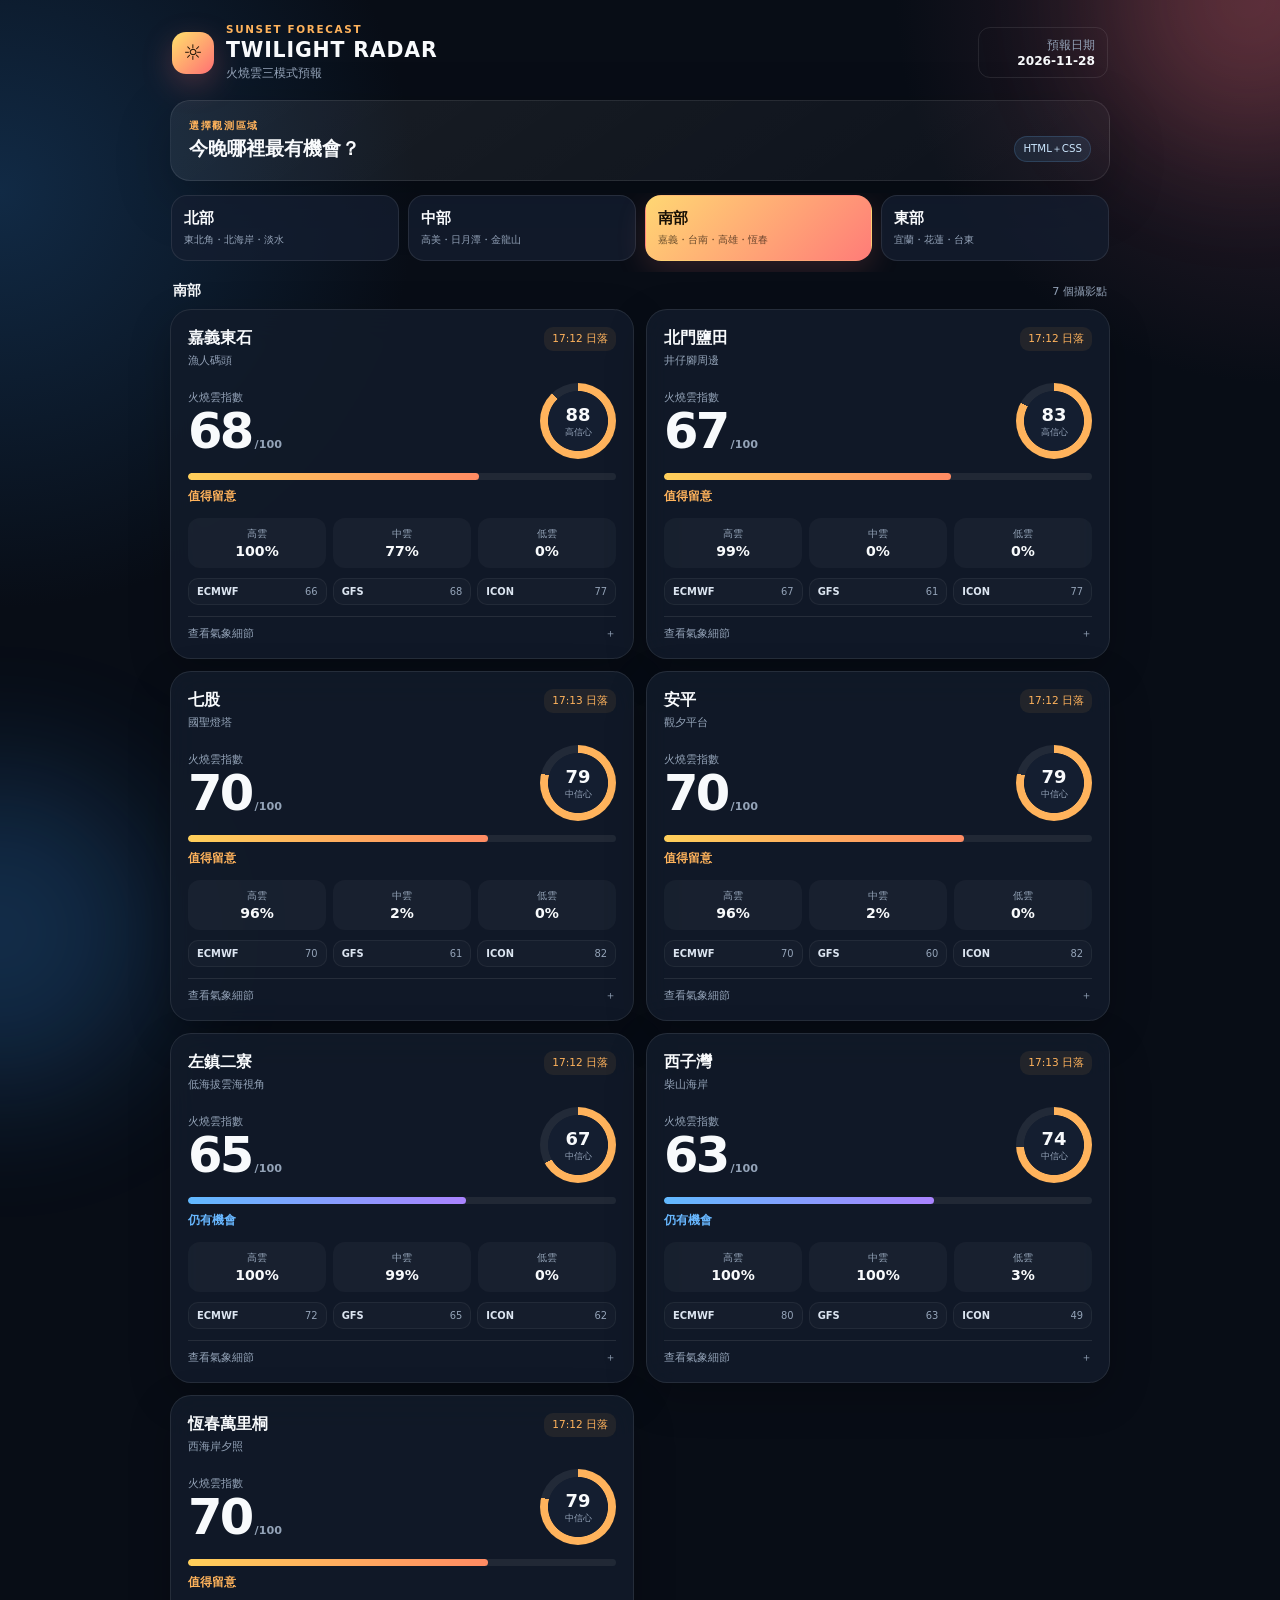
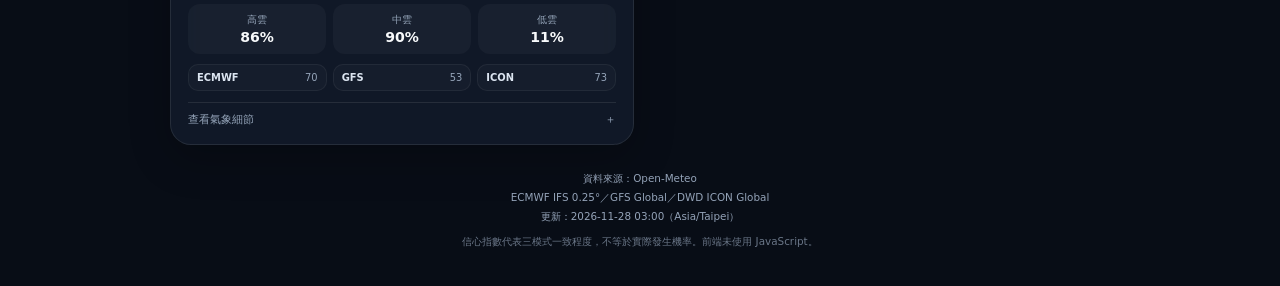
==== commit 3b751cfd: "chore: update regional sunset forecast" ====
--- a/index.html
+++ b/index.html
@@ -5,7 +5,7 @@
   <meta name="viewport" content="width=device-width, initial-scale=1, viewport-fit=cover">
   <meta http-equiv="refresh" content="3600">
   <meta name="theme-color" content="#0a101b">
-  <title>TWILIGHT RADAR｜2026-11-27</title>
+  <title>TWILIGHT RADAR｜2026-11-28</title>
   <link rel="stylesheet" href="style.css">
 </head>
 <body>
@@ -22,7 +22,7 @@
       </div>
       <div class="date-chip">
         <span>預報日期</span>
-        <strong>2026-11-27</strong>
+        <strong>2026-11-28</strong>
       </div>
     </header>
 
@@ -39,45 +39,16 @@
     </section>
 
     <section class="region-panel panel-north" aria-labelledby="region-north"><div class="panel-heading"><span>北部</span><p>3 個攝影點</p></div><div class="spot-list">
-    <article class="spot-card">
-      <div class="spot-head">
-        <div>
-          <h3>東北角</h3>
-          <p>三貂角／鼻頭角</p>
-        </div>
-        <time>17:02 日落</time>
-      </div>
-
-      <div class="score-block">
-        <div>
-          <span class="score-label">火燒雲指數</span>
-          <div class="score-value">56<small>/100</small></div>
-        </div>
-        <div class="confidence-badge" style="--confidence:82">
-          <strong>82</strong>
-          <span>高信心</span>
-        </div>
-      </div>
-
-      <div class="score-track"><i class="fair" style="width:56%"></i></div>
-      <p class="verdict fair">仍有機會</p>
-
-      <div class="cloud-grid">
-        <div><span>高雲</span><strong>87%</strong></div>
-        <div><span>中雲</span><strong>27%</strong></div>
-        <div><span>低雲</span><strong>90%</strong></div>
-      </div>
-
-      <div class="model-pills"><span class="model-pill"><b>ECMWF</b>56</span><span class="model-pill"><b>GFS</b>51</span><span class="model-pill"><b>ICON</b>59</span></div>
-
-      <details>
-        <summary>查看氣象細節</summary>
-        <dl>
-          <div><dt>降水</dt><dd>0.0 mm</dd></div>
-          <div><dt>濕度</dt><dd>83%</dd></div>
-          <div><dt>風速</dt><dd>19.6 km/h</dd></div>
-        </dl>
-      </details>
+    <article class="spot-card unavailable">
+      <div class="spot-head">
+        <div><h3>東北角</h3><p>三貂角／鼻頭角</p></div>
+        <time>--:-- 日落</time>
+      </div>
+      <div class="score-block">
+        <div><span class="score-label">火燒雲指數</span><div class="score-value">--<small>/100</small></div></div>
+        <div class="confidence-badge"><strong>--</strong><span>資料更新中</span></div>
+      </div>
+      <p class="muted">Open-Meteo 暫時無法取得，系統將於下次排程重試。</p>
     </article>
     
     <article class="spot-card">
@@ -92,7 +63,48 @@
       <div class="score-block">
         <div>
           <span class="score-label">火燒雲指數</span>
-          <div class="score-value">44<small>/100</small></div>
+          <div class="score-value">72<small>/100</small></div>
+        </div>
+        <div class="confidence-badge" style="--confidence:84">
+          <strong>84</strong>
+          <span>高信心</span>
+        </div>
+      </div>
+
+      <div class="score-track"><i class="good" style="width:72%"></i></div>
+      <p class="verdict good">值得留意</p>
+
+      <div class="cloud-grid">
+        <div><span>高雲</span><strong>93%</strong></div>
+        <div><span>中雲</span><strong>0%</strong></div>
+        <div><span>低雲</span><strong>0%</strong></div>
+      </div>
+
+      <div class="model-pills"><span class="model-pill"><b>ECMWF</b>72</span><span class="model-pill"><b>GFS</b>63</span><span class="model-pill"><b>ICON</b>74</span></div>
+
+      <details>
+        <summary>查看氣象細節</summary>
+        <dl>
+          <div><dt>降水</dt><dd>0.0 mm</dd></div>
+          <div><dt>濕度</dt><dd>56%</dd></div>
+          <div><dt>風速</dt><dd>14.1 km/h</dd></div>
+        </dl>
+      </details>
+    </article>
+    
+    <article class="spot-card">
+      <div class="spot-head">
+        <div>
+          <h3>淡水</h3>
+          <p>漁人碼頭／沙崙</p>
+        </div>
+        <time>17:04 日落</time>
+      </div>
+
+      <div class="score-block">
+        <div>
+          <span class="score-label">火燒雲指數</span>
+          <div class="score-value">69<small>/100</small></div>
         </div>
         <div class="confidence-badge" style="--confidence:81">
           <strong>81</strong>
@@ -100,64 +112,23 @@
         </div>
       </div>
 
-      <div class="score-track"><i class="low" style="width:44%"></i></div>
-      <p class="verdict low">機會偏低</p>
-
-      <div class="cloud-grid">
-        <div><span>高雲</span><strong>19%</strong></div>
-        <div><span>中雲</span><strong>75%</strong></div>
-        <div><span>低雲</span><strong>84%</strong></div>
-      </div>
-
-      <div class="model-pills"><span class="model-pill"><b>ECMWF</b>50</span><span class="model-pill"><b>GFS</b>44</span><span class="model-pill"><b>ICON</b>38</span></div>
-
-      <details>
-        <summary>查看氣象細節</summary>
-        <dl>
-          <div><dt>降水</dt><dd>0.0 mm</dd></div>
-          <div><dt>濕度</dt><dd>84%</dd></div>
-          <div><dt>風速</dt><dd>10.6 km/h</dd></div>
-        </dl>
-      </details>
-    </article>
-    
-    <article class="spot-card">
-      <div class="spot-head">
-        <div>
-          <h3>淡水</h3>
-          <p>漁人碼頭／沙崙</p>
-        </div>
-        <time>17:04 日落</time>
-      </div>
-
-      <div class="score-block">
-        <div>
-          <span class="score-label">火燒雲指數</span>
-          <div class="score-value">50<small>/100</small></div>
-        </div>
-        <div class="confidence-badge" style="--confidence:61">
-          <strong>61</strong>
-          <span>中信心</span>
-        </div>
-      </div>
-
-      <div class="score-track"><i class="fair" style="width:50%"></i></div>
-      <p class="verdict fair">仍有機會</p>
-
-      <div class="cloud-grid">
-        <div><span>高雲</span><strong>87%</strong></div>
-        <div><span>中雲</span><strong>83%</strong></div>
-        <div><span>低雲</span><strong>89%</strong></div>
-      </div>
-
-      <div class="model-pills"><span class="model-pill"><b>ECMWF</b>50</span><span class="model-pill"><b>GFS</b>82</span><span class="model-pill"><b>ICON</b>42</span></div>
-
-      <details>
-        <summary>查看氣象細節</summary>
-        <dl>
-          <div><dt>降水</dt><dd>0.0 mm</dd></div>
-          <div><dt>濕度</dt><dd>86%</dd></div>
-          <div><dt>風速</dt><dd>10.5 km/h</dd></div>
+      <div class="score-track"><i class="good" style="width:69%"></i></div>
+      <p class="verdict good">值得留意</p>
+
+      <div class="cloud-grid">
+        <div><span>高雲</span><strong>99%</strong></div>
+        <div><span>中雲</span><strong>0%</strong></div>
+        <div><span>低雲</span><strong>0%</strong></div>
+      </div>
+
+      <div class="model-pills"><span class="model-pill"><b>ECMWF</b>72</span><span class="model-pill"><b>GFS</b>58</span><span class="model-pill"><b>ICON</b>69</span></div>
+
+      <details>
+        <summary>查看氣象細節</summary>
+        <dl>
+          <div><dt>降水</dt><dd>0.0 mm</dd></div>
+          <div><dt>濕度</dt><dd>56%</dd></div>
+          <div><dt>風速</dt><dd>9.9 km/h</dd></div>
         </dl>
       </details>
     </article>
@@ -174,31 +145,31 @@
       <div class="score-block">
         <div>
           <span class="score-label">火燒雲指數</span>
-          <div class="score-value">76<small>/100</small></div>
-        </div>
-        <div class="confidence-badge" style="--confidence:81">
-          <strong>81</strong>
-          <span>高信心</span>
-        </div>
-      </div>
-
-      <div class="score-track"><i class="good" style="width:76%"></i></div>
-      <p class="verdict good">值得留意</p>
-
-      <div class="cloud-grid">
-        <div><span>高雲</span><strong>66%</strong></div>
-        <div><span>中雲</span><strong>84%</strong></div>
-        <div><span>低雲</span><strong>32%</strong></div>
-      </div>
-
-      <div class="model-pills"><span class="model-pill"><b>ECMWF</b>78</span><span class="model-pill"><b>GFS</b>69</span><span class="model-pill"><b>ICON</b>76</span></div>
-
-      <details>
-        <summary>查看氣象細節</summary>
-        <dl>
-          <div><dt>降水</dt><dd>0.0 mm</dd></div>
-          <div><dt>濕度</dt><dd>80%</dd></div>
-          <div><dt>風速</dt><dd>15.7 km/h</dd></div>
+          <div class="score-value">71<small>/100</small></div>
+        </div>
+        <div class="confidence-badge" style="--confidence:88">
+          <strong>88</strong>
+          <span>高信心</span>
+        </div>
+      </div>
+
+      <div class="score-track"><i class="good" style="width:71%"></i></div>
+      <p class="verdict good">值得留意</p>
+
+      <div class="cloud-grid">
+        <div><span>高雲</span><strong>82%</strong></div>
+        <div><span>中雲</span><strong>0%</strong></div>
+        <div><span>低雲</span><strong>0%</strong></div>
+      </div>
+
+      <div class="model-pills"><span class="model-pill"><b>ECMWF</b>68</span><span class="model-pill"><b>GFS</b>71</span><span class="model-pill"><b>ICON</b>78</span></div>
+
+      <details>
+        <summary>查看氣象細節</summary>
+        <dl>
+          <div><dt>降水</dt><dd>0.0 mm</dd></div>
+          <div><dt>濕度</dt><dd>37%</dd></div>
+          <div><dt>風速</dt><dd>27.6 km/h</dd></div>
         </dl>
       </details>
     </article>
@@ -215,31 +186,31 @@
       <div class="score-block">
         <div>
           <span class="score-label">火燒雲指數</span>
-          <div class="score-value">79<small>/100</small></div>
-        </div>
-        <div class="confidence-badge" style="--confidence:64">
-          <strong>64</strong>
-          <span>中信心</span>
-        </div>
-      </div>
-
-      <div class="score-track"><i class="good" style="width:79%"></i></div>
-      <p class="verdict good">值得留意</p>
-
-      <div class="cloud-grid">
-        <div><span>高雲</span><strong>62%</strong></div>
-        <div><span>中雲</span><strong>6%</strong></div>
-        <div><span>低雲</span><strong>14%</strong></div>
-      </div>
-
-      <div class="model-pills"><span class="model-pill"><b>ECMWF</b>79</span><span class="model-pill"><b>GFS</b>86</span><span class="model-pill"><b>ICON</b>42</span></div>
-
-      <details>
-        <summary>查看氣象細節</summary>
-        <dl>
-          <div><dt>降水</dt><dd>0.0 mm</dd></div>
-          <div><dt>濕度</dt><dd>82%</dd></div>
-          <div><dt>風速</dt><dd>1.0 km/h</dd></div>
+          <div class="score-value">71<small>/100</small></div>
+        </div>
+        <div class="confidence-badge" style="--confidence:87">
+          <strong>87</strong>
+          <span>高信心</span>
+        </div>
+      </div>
+
+      <div class="score-track"><i class="good" style="width:71%"></i></div>
+      <p class="verdict good">值得留意</p>
+
+      <div class="cloud-grid">
+        <div><span>高雲</span><strong>100%</strong></div>
+        <div><span>中雲</span><strong>63%</strong></div>
+        <div><span>低雲</span><strong>13%</strong></div>
+      </div>
+
+      <div class="model-pills"><span class="model-pill"><b>ECMWF</b>66</span><span class="model-pill"><b>GFS</b>71</span><span class="model-pill"><b>ICON</b>71</span></div>
+
+      <details>
+        <summary>查看氣象細節</summary>
+        <dl>
+          <div><dt>降水</dt><dd>0.0 mm</dd></div>
+          <div><dt>濕度</dt><dd>88%</dd></div>
+          <div><dt>風速</dt><dd>4.0 km/h</dd></div>
         </dl>
       </details>
     </article>
@@ -256,31 +227,31 @@
       <div class="score-block">
         <div>
           <span class="score-label">火燒雲指數</span>
-          <div class="score-value">85<small>/100</small></div>
-        </div>
-        <div class="confidence-badge" style="--confidence:63">
-          <strong>63</strong>
-          <span>中信心</span>
-        </div>
-      </div>
-
-      <div class="score-track"><i class="excellent" style="width:85%"></i></div>
-      <p class="verdict excellent">很值得期待</p>
-
-      <div class="cloud-grid">
-        <div><span>高雲</span><strong>78%</strong></div>
-        <div><span>中雲</span><strong>46%</strong></div>
-        <div><span>低雲</span><strong>16%</strong></div>
-      </div>
-
-      <div class="model-pills"><span class="model-pill"><b>ECMWF</b>85</span><span class="model-pill"><b>GFS</b>86</span><span class="model-pill"><b>ICON</b>42</span></div>
-
-      <details>
-        <summary>查看氣象細節</summary>
-        <dl>
-          <div><dt>降水</dt><dd>0.0 mm</dd></div>
-          <div><dt>濕度</dt><dd>82%</dd></div>
-          <div><dt>風速</dt><dd>1.0 km/h</dd></div>
+          <div class="score-value">71<small>/100</small></div>
+        </div>
+        <div class="confidence-badge" style="--confidence:88">
+          <strong>88</strong>
+          <span>高信心</span>
+        </div>
+      </div>
+
+      <div class="score-track"><i class="good" style="width:71%"></i></div>
+      <p class="verdict good">值得留意</p>
+
+      <div class="cloud-grid">
+        <div><span>高雲</span><strong>100%</strong></div>
+        <div><span>中雲</span><strong>63%</strong></div>
+        <div><span>低雲</span><strong>13%</strong></div>
+      </div>
+
+      <div class="model-pills"><span class="model-pill"><b>ECMWF</b>70</span><span class="model-pill"><b>GFS</b>76</span><span class="model-pill"><b>ICON</b>71</span></div>
+
+      <details>
+        <summary>查看氣象細節</summary>
+        <dl>
+          <div><dt>降水</dt><dd>0.0 mm</dd></div>
+          <div><dt>濕度</dt><dd>88%</dd></div>
+          <div><dt>風速</dt><dd>4.0 km/h</dd></div>
         </dl>
       </details>
     </article>
@@ -297,31 +268,31 @@
       <div class="score-block">
         <div>
           <span class="score-label">火燒雲指數</span>
-          <div class="score-value">81<small>/100</small></div>
-        </div>
-        <div class="confidence-badge" style="--confidence:70">
-          <strong>70</strong>
-          <span>中信心</span>
-        </div>
-      </div>
-
-      <div class="score-track"><i class="excellent" style="width:81%"></i></div>
-      <p class="verdict excellent">很值得期待</p>
-
-      <div class="cloud-grid">
-        <div><span>高雲</span><strong>78%</strong></div>
-        <div><span>中雲</span><strong>84%</strong></div>
-        <div><span>低雲</span><strong>0%</strong></div>
-      </div>
-
-      <div class="model-pills"><span class="model-pill"><b>ECMWF</b>86</span><span class="model-pill"><b>GFS</b>81</span><span class="model-pill"><b>ICON</b>59</span></div>
-
-      <details>
-        <summary>查看氣象細節</summary>
-        <dl>
-          <div><dt>降水</dt><dd>0.0 mm</dd></div>
-          <div><dt>濕度</dt><dd>60%</dd></div>
-          <div><dt>風速</dt><dd>16.5 km/h</dd></div>
+          <div class="score-value">68<small>/100</small></div>
+        </div>
+        <div class="confidence-badge" style="--confidence:88">
+          <strong>88</strong>
+          <span>高信心</span>
+        </div>
+      </div>
+
+      <div class="score-track"><i class="good" style="width:68%"></i></div>
+      <p class="verdict good">值得留意</p>
+
+      <div class="cloud-grid">
+        <div><span>高雲</span><strong>100%</strong></div>
+        <div><span>中雲</span><strong>77%</strong></div>
+        <div><span>低雲</span><strong>0%</strong></div>
+      </div>
+
+      <div class="model-pills"><span class="model-pill"><b>ECMWF</b>66</span><span class="model-pill"><b>GFS</b>68</span><span class="model-pill"><b>ICON</b>77</span></div>
+
+      <details>
+        <summary>查看氣象細節</summary>
+        <dl>
+          <div><dt>降水</dt><dd>0.0 mm</dd></div>
+          <div><dt>濕度</dt><dd>38%</dd></div>
+          <div><dt>風速</dt><dd>27.4 km/h</dd></div>
         </dl>
       </details>
     </article>
@@ -338,31 +309,31 @@
       <div class="score-block">
         <div>
           <span class="score-label">火燒雲指數</span>
-          <div class="score-value">80<small>/100</small></div>
-        </div>
-        <div class="confidence-badge" style="--confidence:68">
-          <strong>68</strong>
-          <span>中信心</span>
-        </div>
-      </div>
-
-      <div class="score-track"><i class="good" style="width:80%"></i></div>
-      <p class="verdict good">值得留意</p>
-
-      <div class="cloud-grid">
-        <div><span>高雲</span><strong>87%</strong></div>
-        <div><span>中雲</span><strong>12%</strong></div>
-        <div><span>低雲</span><strong>0%</strong></div>
-      </div>
-
-      <div class="model-pills"><span class="model-pill"><b>ECMWF</b>80</span><span class="model-pill"><b>GFS</b>84</span><span class="model-pill"><b>ICON</b>57</span></div>
-
-      <details>
-        <summary>查看氣象細節</summary>
-        <dl>
-          <div><dt>降水</dt><dd>0.0 mm</dd></div>
-          <div><dt>濕度</dt><dd>71%</dd></div>
-          <div><dt>風速</dt><dd>13.4 km/h</dd></div>
+          <div class="score-value">67<small>/100</small></div>
+        </div>
+        <div class="confidence-badge" style="--confidence:83">
+          <strong>83</strong>
+          <span>高信心</span>
+        </div>
+      </div>
+
+      <div class="score-track"><i class="good" style="width:67%"></i></div>
+      <p class="verdict good">值得留意</p>
+
+      <div class="cloud-grid">
+        <div><span>高雲</span><strong>99%</strong></div>
+        <div><span>中雲</span><strong>0%</strong></div>
+        <div><span>低雲</span><strong>0%</strong></div>
+      </div>
+
+      <div class="model-pills"><span class="model-pill"><b>ECMWF</b>67</span><span class="model-pill"><b>GFS</b>61</span><span class="model-pill"><b>ICON</b>77</span></div>
+
+      <details>
+        <summary>查看氣象細節</summary>
+        <dl>
+          <div><dt>降水</dt><dd>0.0 mm</dd></div>
+          <div><dt>濕度</dt><dd>44%</dd></div>
+          <div><dt>風速</dt><dd>14.5 km/h</dd></div>
         </dl>
       </details>
     </article>
@@ -379,30 +350,30 @@
       <div class="score-block">
         <div>
           <span class="score-label">火燒雲指數</span>
-          <div class="score-value">77<small>/100</small></div>
-        </div>
-        <div class="confidence-badge" style="--confidence:68">
-          <strong>68</strong>
+          <div class="score-value">70<small>/100</small></div>
+        </div>
+        <div class="confidence-badge" style="--confidence:79">
+          <strong>79</strong>
           <span>中信心</span>
         </div>
       </div>
 
-      <div class="score-track"><i class="good" style="width:77%"></i></div>
-      <p class="verdict good">值得留意</p>
-
-      <div class="cloud-grid">
-        <div><span>高雲</span><strong>90%</strong></div>
-        <div><span>中雲</span><strong>9%</strong></div>
-        <div><span>低雲</span><strong>3%</strong></div>
-      </div>
-
-      <div class="model-pills"><span class="model-pill"><b>ECMWF</b>77</span><span class="model-pill"><b>GFS</b>88</span><span class="model-pill"><b>ICON</b>57</span></div>
-
-      <details>
-        <summary>查看氣象細節</summary>
-        <dl>
-          <div><dt>降水</dt><dd>0.0 mm</dd></div>
-          <div><dt>濕度</dt><dd>71%</dd></div>
+      <div class="score-track"><i class="good" style="width:70%"></i></div>
+      <p class="verdict good">值得留意</p>
+
+      <div class="cloud-grid">
+        <div><span>高雲</span><strong>96%</strong></div>
+        <div><span>中雲</span><strong>2%</strong></div>
+        <div><span>低雲</span><strong>0%</strong></div>
+      </div>
+
+      <div class="model-pills"><span class="model-pill"><b>ECMWF</b>70</span><span class="model-pill"><b>GFS</b>61</span><span class="model-pill"><b>ICON</b>82</span></div>
+
+      <details>
+        <summary>查看氣象細節</summary>
+        <dl>
+          <div><dt>降水</dt><dd>0.0 mm</dd></div>
+          <div><dt>濕度</dt><dd>46%</dd></div>
           <div><dt>風速</dt><dd>10.9 km/h</dd></div>
         </dl>
       </details>
@@ -420,30 +391,30 @@
       <div class="score-block">
         <div>
           <span class="score-label">火燒雲指數</span>
-          <div class="score-value">77<small>/100</small></div>
-        </div>
-        <div class="confidence-badge" style="--confidence:68">
-          <strong>68</strong>
+          <div class="score-value">70<small>/100</small></div>
+        </div>
+        <div class="confidence-badge" style="--confidence:79">
+          <strong>79</strong>
           <span>中信心</span>
         </div>
       </div>
 
-      <div class="score-track"><i class="good" style="width:77%"></i></div>
-      <p class="verdict good">值得留意</p>
-
-      <div class="cloud-grid">
-        <div><span>高雲</span><strong>90%</strong></div>
-        <div><span>中雲</span><strong>9%</strong></div>
-        <div><span>低雲</span><strong>3%</strong></div>
-      </div>
-
-      <div class="model-pills"><span class="model-pill"><b>ECMWF</b>77</span><span class="model-pill"><b>GFS</b>93</span><span class="model-pill"><b>ICON</b>57</span></div>
-
-      <details>
-        <summary>查看氣象細節</summary>
-        <dl>
-          <div><dt>降水</dt><dd>0.0 mm</dd></div>
-          <div><dt>濕度</dt><dd>71%</dd></div>
+      <div class="score-track"><i class="good" style="width:70%"></i></div>
+      <p class="verdict good">值得留意</p>
+
+      <div class="cloud-grid">
+        <div><span>高雲</span><strong>96%</strong></div>
+        <div><span>中雲</span><strong>2%</strong></div>
+        <div><span>低雲</span><strong>0%</strong></div>
+      </div>
+
+      <div class="model-pills"><span class="model-pill"><b>ECMWF</b>70</span><span class="model-pill"><b>GFS</b>60</span><span class="model-pill"><b>ICON</b>82</span></div>
+
+      <details>
+        <summary>查看氣象細節</summary>
+        <dl>
+          <div><dt>降水</dt><dd>0.0 mm</dd></div>
+          <div><dt>濕度</dt><dd>46%</dd></div>
           <div><dt>風速</dt><dd>10.9 km/h</dd></div>
         </dl>
       </details>
@@ -461,7 +432,130 @@
       <div class="score-block">
         <div>
           <span class="score-label">火燒雲指數</span>
-          <div class="score-value">72<small>/100</small></div>
+          <div class="score-value">65<small>/100</small></div>
+        </div>
+        <div class="confidence-badge" style="--confidence:67">
+          <strong>67</strong>
+          <span>中信心</span>
+        </div>
+      </div>
+
+      <div class="score-track"><i class="fair" style="width:65%"></i></div>
+      <p class="verdict fair">仍有機會</p>
+
+      <div class="cloud-grid">
+        <div><span>高雲</span><strong>100%</strong></div>
+        <div><span>中雲</span><strong>99%</strong></div>
+        <div><span>低雲</span><strong>0%</strong></div>
+      </div>
+
+      <div class="model-pills"><span class="model-pill"><b>ECMWF</b>72</span><span class="model-pill"><b>GFS</b>65</span><span class="model-pill"><b>ICON</b>62</span></div>
+
+      <details>
+        <summary>查看氣象細節</summary>
+        <dl>
+          <div><dt>降水</dt><dd>0.0 mm</dd></div>
+          <div><dt>濕度</dt><dd>47%</dd></div>
+          <div><dt>風速</dt><dd>12.7 km/h</dd></div>
+        </dl>
+      </details>
+    </article>
+    
+    <article class="spot-card">
+      <div class="spot-head">
+        <div>
+          <h3>西子灣</h3>
+          <p>柴山海岸</p>
+        </div>
+        <time>17:13 日落</time>
+      </div>
+
+      <div class="score-block">
+        <div>
+          <span class="score-label">火燒雲指數</span>
+          <div class="score-value">63<small>/100</small></div>
+        </div>
+        <div class="confidence-badge" style="--confidence:74">
+          <strong>74</strong>
+          <span>中信心</span>
+        </div>
+      </div>
+
+      <div class="score-track"><i class="fair" style="width:63%"></i></div>
+      <p class="verdict fair">仍有機會</p>
+
+      <div class="cloud-grid">
+        <div><span>高雲</span><strong>100%</strong></div>
+        <div><span>中雲</span><strong>100%</strong></div>
+        <div><span>低雲</span><strong>3%</strong></div>
+      </div>
+
+      <div class="model-pills"><span class="model-pill"><b>ECMWF</b>80</span><span class="model-pill"><b>GFS</b>63</span><span class="model-pill"><b>ICON</b>49</span></div>
+
+      <details>
+        <summary>查看氣象細節</summary>
+        <dl>
+          <div><dt>降水</dt><dd>0.0 mm</dd></div>
+          <div><dt>濕度</dt><dd>48%</dd></div>
+          <div><dt>風速</dt><dd>8.1 km/h</dd></div>
+        </dl>
+      </details>
+    </article>
+    
+    <article class="spot-card">
+      <div class="spot-head">
+        <div>
+          <h3>恆春萬里桐</h3>
+          <p>西海岸夕照</p>
+        </div>
+        <time>17:12 日落</time>
+      </div>
+
+      <div class="score-block">
+        <div>
+          <span class="score-label">火燒雲指數</span>
+          <div class="score-value">70<small>/100</small></div>
+        </div>
+        <div class="confidence-badge" style="--confidence:79">
+          <strong>79</strong>
+          <span>中信心</span>
+        </div>
+      </div>
+
+      <div class="score-track"><i class="good" style="width:70%"></i></div>
+      <p class="verdict good">值得留意</p>
+
+      <div class="cloud-grid">
+        <div><span>高雲</span><strong>86%</strong></div>
+        <div><span>中雲</span><strong>90%</strong></div>
+        <div><span>低雲</span><strong>11%</strong></div>
+      </div>
+
+      <div class="model-pills"><span class="model-pill"><b>ECMWF</b>70</span><span class="model-pill"><b>GFS</b>53</span><span class="model-pill"><b>ICON</b>73</span></div>
+
+      <details>
+        <summary>查看氣象細節</summary>
+        <dl>
+          <div><dt>降水</dt><dd>0.0 mm</dd></div>
+          <div><dt>濕度</dt><dd>64%</dd></div>
+          <div><dt>風速</dt><dd>35.0 km/h</dd></div>
+        </dl>
+      </details>
+    </article>
+    </div></section><section class="region-panel panel-east" aria-labelledby="region-east"><div class="panel-heading"><span>東部</span><p>5 個攝影點</p></div><div class="spot-list">
+    <article class="spot-card">
+      <div class="spot-head">
+        <div>
+          <h3>三仙台</h3>
+          <p>成功海岸</p>
+        </div>
+        <time>17:07 日落</time>
+      </div>
+
+      <div class="score-block">
+        <div>
+          <span class="score-label">火燒雲指數</span>
+          <div class="score-value">49<small>/100</small></div>
         </div>
         <div class="confidence-badge" style="--confidence:69">
           <strong>69</strong>
@@ -469,310 +563,187 @@
         </div>
       </div>
 
-      <div class="score-track"><i class="good" style="width:72%"></i></div>
-      <p class="verdict good">值得留意</p>
-
-      <div class="cloud-grid">
-        <div><span>高雲</span><strong>95%</strong></div>
-        <div><span>中雲</span><strong>7%</strong></div>
-        <div><span>低雲</span><strong>6%</strong></div>
-      </div>
-
-      <div class="model-pills"><span class="model-pill"><b>ECMWF</b>72</span><span class="model-pill"><b>GFS</b>92</span><span class="model-pill"><b>ICON</b>60</span></div>
-
-      <details>
-        <summary>查看氣象細節</summary>
-        <dl>
-          <div><dt>降水</dt><dd>0.0 mm</dd></div>
-          <div><dt>濕度</dt><dd>73%</dd></div>
-          <div><dt>風速</dt><dd>7.4 km/h</dd></div>
-        </dl>
-      </details>
-    </article>
-    
-    <article class="spot-card">
-      <div class="spot-head">
-        <div>
-          <h3>西子灣</h3>
-          <p>柴山海岸</p>
-        </div>
-        <time>17:13 日落</time>
-      </div>
-
-      <div class="score-block">
-        <div>
-          <span class="score-label">火燒雲指數</span>
-          <div class="score-value">72<small>/100</small></div>
-        </div>
-        <div class="confidence-badge" style="--confidence:71">
-          <strong>71</strong>
+      <div class="score-track"><i class="fair" style="width:49%"></i></div>
+      <p class="verdict fair">仍有機會</p>
+
+      <div class="cloud-grid">
+        <div><span>高雲</span><strong>40%</strong></div>
+        <div><span>中雲</span><strong>93%</strong></div>
+        <div><span>低雲</span><strong>92%</strong></div>
+      </div>
+
+      <div class="model-pills"><span class="model-pill"><b>ECMWF</b>72</span><span class="model-pill"><b>GFS</b>43</span><span class="model-pill"><b>ICON</b>49</span></div>
+
+      <details>
+        <summary>查看氣象細節</summary>
+        <dl>
+          <div><dt>降水</dt><dd>0.0 mm</dd></div>
+          <div><dt>濕度</dt><dd>70%</dd></div>
+          <div><dt>風速</dt><dd>13.6 km/h</dd></div>
+        </dl>
+      </details>
+    </article>
+    
+    <article class="spot-card">
+      <div class="spot-head">
+        <div>
+          <h3>六十石山</h3>
+          <p>富里山區</p>
+        </div>
+        <time>17:08 日落</time>
+      </div>
+
+      <div class="score-block">
+        <div>
+          <span class="score-label">火燒雲指數</span>
+          <div class="score-value">51<small>/100</small></div>
+        </div>
+        <div class="confidence-badge" style="--confidence:79">
+          <strong>79</strong>
           <span>中信心</span>
         </div>
       </div>
 
-      <div class="score-track"><i class="good" style="width:72%"></i></div>
-      <p class="verdict good">值得留意</p>
-
-      <div class="cloud-grid">
-        <div><span>高雲</span><strong>93%</strong></div>
+      <div class="score-track"><i class="fair" style="width:51%"></i></div>
+      <p class="verdict fair">仍有機會</p>
+
+      <div class="cloud-grid">
+        <div><span>高雲</span><strong>100%</strong></div>
+        <div><span>中雲</span><strong>77%</strong></div>
+        <div><span>低雲</span><strong>68%</strong></div>
+      </div>
+
+      <div class="model-pills"><span class="model-pill"><b>ECMWF</b>56</span><span class="model-pill"><b>GFS</b>51</span><span class="model-pill"><b>ICON</b>50</span></div>
+
+      <details>
+        <summary>查看氣象細節</summary>
+        <dl>
+          <div><dt>降水</dt><dd>0.0 mm</dd></div>
+          <div><dt>濕度</dt><dd>91%</dd></div>
+          <div><dt>風速</dt><dd>7.1 km/h</dd></div>
+        </dl>
+      </details>
+    </article>
+    
+    <article class="spot-card">
+      <div class="spot-head">
+        <div>
+          <h3>石梯坪</h3>
+          <p>豐濱海岸</p>
+        </div>
+        <time>17:06 日落</time>
+      </div>
+
+      <div class="score-block">
+        <div>
+          <span class="score-label">火燒雲指數</span>
+          <div class="score-value">53<small>/100</small></div>
+        </div>
+        <div class="confidence-badge" style="--confidence:72">
+          <strong>72</strong>
+          <span>中信心</span>
+        </div>
+      </div>
+
+      <div class="score-track"><i class="fair" style="width:53%"></i></div>
+      <p class="verdict fair">仍有機會</p>
+
+      <div class="cloud-grid">
+        <div><span>高雲</span><strong>34%</strong></div>
+        <div><span>中雲</span><strong>73%</strong></div>
+        <div><span>低雲</span><strong>89%</strong></div>
+      </div>
+
+      <div class="model-pills"><span class="model-pill"><b>ECMWF</b>65</span><span class="model-pill"><b>GFS</b>49</span><span class="model-pill"><b>ICON</b>53</span></div>
+
+      <details>
+        <summary>查看氣象細節</summary>
+        <dl>
+          <div><dt>降水</dt><dd>0.0 mm</dd></div>
+          <div><dt>濕度</dt><dd>68%</dd></div>
+          <div><dt>風速</dt><dd>15.8 km/h</dd></div>
+        </dl>
+      </details>
+    </article>
+    
+    <article class="spot-card">
+      <div class="spot-head">
+        <div>
+          <h3>南方澳</h3>
+          <p>蘇澳港灣</p>
+        </div>
+        <time>17:03 日落</time>
+      </div>
+
+      <div class="score-block">
+        <div>
+          <span class="score-label">火燒雲指數</span>
+          <div class="score-value">82<small>/100</small></div>
+        </div>
+        <div class="confidence-badge" style="--confidence:86">
+          <strong>86</strong>
+          <span>高信心</span>
+        </div>
+      </div>
+
+      <div class="score-track"><i class="excellent" style="width:82%"></i></div>
+      <p class="verdict excellent">很值得期待</p>
+
+      <div class="cloud-grid">
+        <div><span>高雲</span><strong>100%</strong></div>
+        <div><span>中雲</span><strong>42%</strong></div>
+        <div><span>低雲</span><strong>0%</strong></div>
+      </div>
+
+      <div class="model-pills"><span class="model-pill"><b>ECMWF</b>71</span><span class="model-pill"><b>GFS</b>83</span><span class="model-pill"><b>ICON</b>82</span></div>
+
+      <details>
+        <summary>查看氣象細節</summary>
+        <dl>
+          <div><dt>降水</dt><dd>0.0 mm</dd></div>
+          <div><dt>濕度</dt><dd>60%</dd></div>
+          <div><dt>風速</dt><dd>7.8 km/h</dd></div>
+        </dl>
+      </details>
+    </article>
+    
+    <article class="spot-card">
+      <div class="spot-head">
+        <div>
+          <h3>頭城</h3>
+          <p>外澳／龜山島</p>
+        </div>
+        <time>17:03 日落</time>
+      </div>
+
+      <div class="score-block">
+        <div>
+          <span class="score-label">火燒雲指數</span>
+          <div class="score-value">70<small>/100</small></div>
+        </div>
+        <div class="confidence-badge" style="--confidence:92">
+          <strong>92</strong>
+          <span>高信心</span>
+        </div>
+      </div>
+
+      <div class="score-track"><i class="good" style="width:70%"></i></div>
+      <p class="verdict good">值得留意</p>
+
+      <div class="cloud-grid">
+        <div><span>高雲</span><strong>100%</strong></div>
         <div><span>中雲</span><strong>0%</strong></div>
         <div><span>低雲</span><strong>2%</strong></div>
       </div>
 
-      <div class="model-pills"><span class="model-pill"><b>ECMWF</b>72</span><span class="model-pill"><b>GFS</b>76</span><span class="model-pill"><b>ICON</b>61</span></div>
-
-      <details>
-        <summary>查看氣象細節</summary>
-        <dl>
-          <div><dt>降水</dt><dd>0.0 mm</dd></div>
-          <div><dt>濕度</dt><dd>77%</dd></div>
-          <div><dt>風速</dt><dd>16.8 km/h</dd></div>
-        </dl>
-      </details>
-    </article>
-    
-    <article class="spot-card">
-      <div class="spot-head">
-        <div>
-          <h3>恆春萬里桐</h3>
-          <p>西海岸夕照</p>
-        </div>
-        <time>17:12 日落</time>
-      </div>
-
-      <div class="score-block">
-        <div>
-          <span class="score-label">火燒雲指數</span>
-          <div class="score-value">72<small>/100</small></div>
-        </div>
-        <div class="confidence-badge" style="--confidence:86">
-          <strong>86</strong>
-          <span>高信心</span>
-        </div>
-      </div>
-
-      <div class="score-track"><i class="good" style="width:72%"></i></div>
-      <p class="verdict good">值得留意</p>
-
-      <div class="cloud-grid">
-        <div><span>高雲</span><strong>83%</strong></div>
-        <div><span>中雲</span><strong>64%</strong></div>
-        <div><span>低雲</span><strong>40%</strong></div>
-      </div>
-
-      <div class="model-pills"><span class="model-pill"><b>ECMWF</b>68</span><span class="model-pill"><b>GFS</b>76</span><span class="model-pill"><b>ICON</b>72</span></div>
-
-      <details>
-        <summary>查看氣象細節</summary>
-        <dl>
-          <div><dt>降水</dt><dd>0.0 mm</dd></div>
-          <div><dt>濕度</dt><dd>78%</dd></div>
-          <div><dt>風速</dt><dd>5.0 km/h</dd></div>
-        </dl>
-      </details>
-    </article>
-    </div></section><section class="region-panel panel-east" aria-labelledby="region-east"><div class="panel-heading"><span>東部</span><p>5 個攝影點</p></div><div class="spot-list">
-    <article class="spot-card">
-      <div class="spot-head">
-        <div>
-          <h3>三仙台</h3>
-          <p>成功海岸</p>
-        </div>
-        <time>17:07 日落</time>
-      </div>
-
-      <div class="score-block">
-        <div>
-          <span class="score-label">火燒雲指數</span>
-          <div class="score-value">55<small>/100</small></div>
-        </div>
-        <div class="confidence-badge" style="--confidence:64">
-          <strong>64</strong>
-          <span>中信心</span>
-        </div>
-      </div>
-
-      <div class="score-track"><i class="fair" style="width:55%"></i></div>
-      <p class="verdict fair">仍有機會</p>
-
-      <div class="cloud-grid">
-        <div><span>高雲</span><strong>41%</strong></div>
-        <div><span>中雲</span><strong>5%</strong></div>
-        <div><span>低雲</span><strong>66%</strong></div>
-      </div>
-
-      <div class="model-pills"><span class="model-pill"><b>ECMWF</b>69</span><span class="model-pill"><b>GFS</b>55</span><span class="model-pill"><b>ICON</b>35</span></div>
-
-      <details>
-        <summary>查看氣象細節</summary>
-        <dl>
-          <div><dt>降水</dt><dd>0.0 mm</dd></div>
-          <div><dt>濕度</dt><dd>90%</dd></div>
-          <div><dt>風速</dt><dd>11.6 km/h</dd></div>
-        </dl>
-      </details>
-    </article>
-    
-    <article class="spot-card">
-      <div class="spot-head">
-        <div>
-          <h3>六十石山</h3>
-          <p>富里山區</p>
-        </div>
-        <time>17:08 日落</time>
-      </div>
-
-      <div class="score-block">
-        <div>
-          <span class="score-label">火燒雲指數</span>
-          <div class="score-value">46<small>/100</small></div>
-        </div>
-        <div class="confidence-badge" style="--confidence:70">
-          <strong>70</strong>
-          <span>中信心</span>
-        </div>
-      </div>
-
-      <div class="score-track"><i class="fair" style="width:46%"></i></div>
-      <p class="verdict fair">仍有機會</p>
-
-      <div class="cloud-grid">
-        <div><span>高雲</span><strong>11%</strong></div>
-        <div><span>中雲</span><strong>5%</strong></div>
-        <div><span>低雲</span><strong>47%</strong></div>
-      </div>
-
-      <div class="model-pills"><span class="model-pill"><b>ECMWF</b>66</span><span class="model-pill"><b>GFS</b>46</span><span class="model-pill"><b>ICON</b>37</span></div>
-
-      <details>
-        <summary>查看氣象細節</summary>
-        <dl>
-          <div><dt>降水</dt><dd>0.0 mm</dd></div>
-          <div><dt>濕度</dt><dd>93%</dd></div>
-          <div><dt>風速</dt><dd>4.0 km/h</dd></div>
-        </dl>
-      </details>
-    </article>
-    
-    <article class="spot-card">
-      <div class="spot-head">
-        <div>
-          <h3>石梯坪</h3>
-          <p>豐濱海岸</p>
-        </div>
-        <time>17:07 日落</time>
-      </div>
-
-      <div class="score-block">
-        <div>
-          <span class="score-label">火燒雲指數</span>
-          <div class="score-value">56<small>/100</small></div>
-        </div>
-        <div class="confidence-badge" style="--confidence:71">
-          <strong>71</strong>
-          <span>中信心</span>
-        </div>
-      </div>
-
-      <div class="score-track"><i class="fair" style="width:56%"></i></div>
-      <p class="verdict fair">仍有機會</p>
-
-      <div class="cloud-grid">
-        <div><span>高雲</span><strong>41%</strong></div>
-        <div><span>中雲</span><strong>5%</strong></div>
-        <div><span>低雲</span><strong>63%</strong></div>
-      </div>
-
-      <div class="model-pills"><span class="model-pill"><b>ECMWF</b>75</span><span class="model-pill"><b>GFS</b>56</span><span class="model-pill"><b>ICON</b>41</span></div>
-
-      <details>
-        <summary>查看氣象細節</summary>
-        <dl>
-          <div><dt>降水</dt><dd>0.0 mm</dd></div>
-          <div><dt>濕度</dt><dd>87%</dd></div>
-          <div><dt>風速</dt><dd>13.4 km/h</dd></div>
-        </dl>
-      </details>
-    </article>
-    
-    <article class="spot-card">
-      <div class="spot-head">
-        <div>
-          <h3>南方澳</h3>
-          <p>蘇澳港灣</p>
-        </div>
-        <time>17:03 日落</time>
-      </div>
-
-      <div class="score-block">
-        <div>
-          <span class="score-label">火燒雲指數</span>
-          <div class="score-value">50<small>/100</small></div>
-        </div>
-        <div class="confidence-badge" style="--confidence:78">
-          <strong>78</strong>
-          <span>中信心</span>
-        </div>
-      </div>
-
-      <div class="score-track"><i class="fair" style="width:50%"></i></div>
-      <p class="verdict fair">仍有機會</p>
-
-      <div class="cloud-grid">
-        <div><span>高雲</span><strong>100%</strong></div>
-        <div><span>中雲</span><strong>64%</strong></div>
-        <div><span>低雲</span><strong>83%</strong></div>
-      </div>
-
-      <div class="model-pills"><span class="model-pill"><b>ECMWF</b>49</span><span class="model-pill"><b>GFS</b>53</span><span class="model-pill"><b>ICON</b>50</span></div>
-
-      <details>
-        <summary>查看氣象細節</summary>
-        <dl>
-          <div><dt>降水</dt><dd>0.0 mm</dd></div>
-          <div><dt>濕度</dt><dd>89%</dd></div>
-          <div><dt>風速</dt><dd>5.5 km/h</dd></div>
-        </dl>
-      </details>
-    </article>
-    
-    <article class="spot-card">
-      <div class="spot-head">
-        <div>
-          <h3>頭城</h3>
-          <p>外澳／龜山島</p>
-        </div>
-        <time>17:03 日落</time>
-      </div>
-
-      <div class="score-block">
-        <div>
-          <span class="score-label">火燒雲指數</span>
-          <div class="score-value">53<small>/100</small></div>
-        </div>
-        <div class="confidence-badge" style="--confidence:80">
-          <strong>80</strong>
-          <span>中信心</span>
-        </div>
-      </div>
-
-      <div class="score-track"><i class="fair" style="width:53%"></i></div>
-      <p class="verdict fair">仍有機會</p>
-
-      <div class="cloud-grid">
-        <div><span>高雲</span><strong>84%</strong></div>
-        <div><span>中雲</span><strong>71%</strong></div>
-        <div><span>低雲</span><strong>91%</strong></div>
-      </div>
-
-      <div class="model-pills"><span class="model-pill"><b>ECMWF</b>53</span><span class="model-pill"><b>GFS</b>49</span><span class="model-pill"><b>ICON</b>57</span></div>
-
-      <details>
-        <summary>查看氣象細節</summary>
-        <dl>
-          <div><dt>降水</dt><dd>0.1 mm</dd></div>
-          <div><dt>濕度</dt><dd>87%</dd></div>
-          <div><dt>風速</dt><dd>3.4 km/h</dd></div>
+      <div class="model-pills"><span class="model-pill"><b>ECMWF</b>70</span><span class="model-pill"><b>GFS</b>84</span><span class="model-pill"><b>ICON</b>70</span></div>
+
+      <details>
+        <summary>查看氣象細節</summary>
+        <dl>
+          <div><dt>降水</dt><dd>0.0 mm</dd></div>
+          <div><dt>濕度</dt><dd>65%</dd></div>
+          <div><dt>風速</dt><dd>8.8 km/h</dd></div>
         </dl>
       </details>
     </article>
@@ -781,7 +752,7 @@
     <footer>
       <p>資料來源：Open-Meteo</p>
       <p>ECMWF IFS 0.25°／GFS Global／DWD ICON Global</p>
-      <p>更新：2026-11-27 16:33（Asia/Taipei）</p>
+      <p>更新：2026-11-28 03:00（Asia/Taipei）</p>
       <p class="fine-print">信心指數代表三模式一致程度，不等於實際發生機率。前端未使用 JavaScript。</p>
     </footer>
   </main>
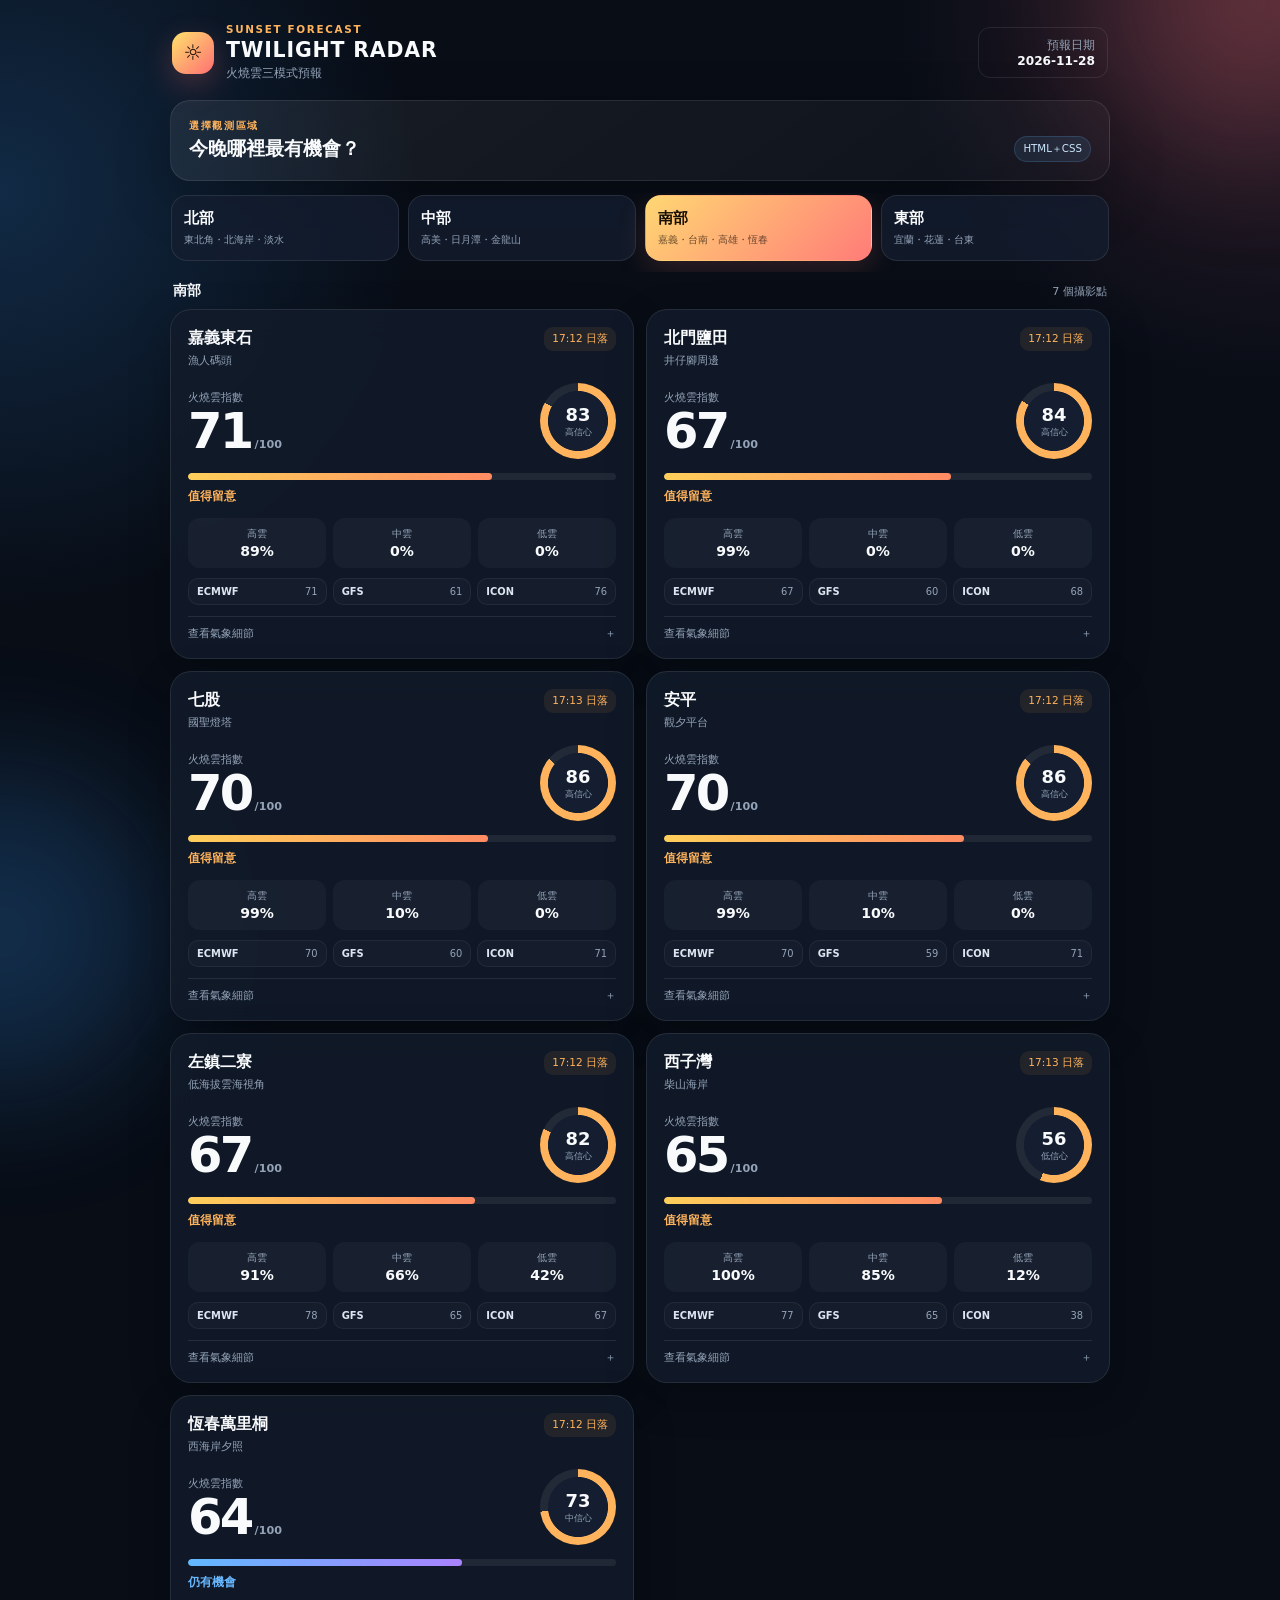
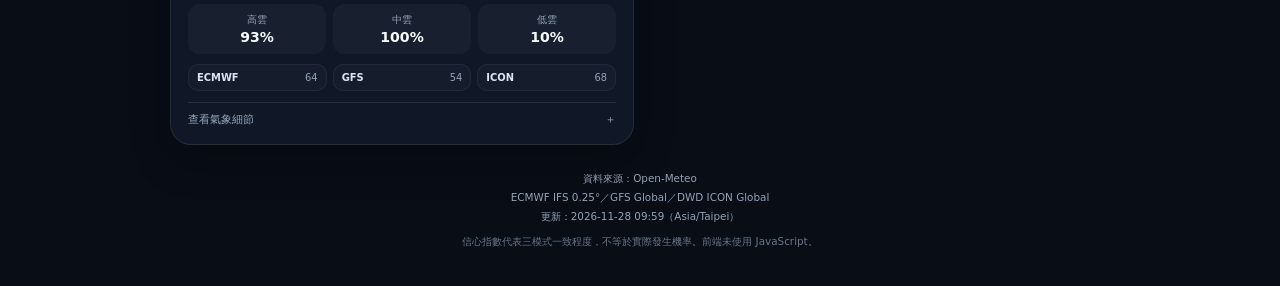
==== commit 0e1ec041: "chore: update regional sunset forecast" ====
--- a/index.html
+++ b/index.html
@@ -39,16 +39,45 @@
     </section>
 
     <section class="region-panel panel-north" aria-labelledby="region-north"><div class="panel-heading"><span>北部</span><p>3 個攝影點</p></div><div class="spot-list">
-    <article class="spot-card unavailable">
-      <div class="spot-head">
-        <div><h3>東北角</h3><p>三貂角／鼻頭角</p></div>
-        <time>--:-- 日落</time>
-      </div>
-      <div class="score-block">
-        <div><span class="score-label">火燒雲指數</span><div class="score-value">--<small>/100</small></div></div>
-        <div class="confidence-badge"><strong>--</strong><span>資料更新中</span></div>
-      </div>
-      <p class="muted">Open-Meteo 暫時無法取得，系統將於下次排程重試。</p>
+    <article class="spot-card">
+      <div class="spot-head">
+        <div>
+          <h3>東北角</h3>
+          <p>三貂角／鼻頭角</p>
+        </div>
+        <time>17:02 日落</time>
+      </div>
+
+      <div class="score-block">
+        <div>
+          <span class="score-label">火燒雲指數</span>
+          <div class="score-value">75<small>/100</small></div>
+        </div>
+        <div class="confidence-badge" style="--confidence:99">
+          <strong>99</strong>
+          <span>高信心</span>
+        </div>
+      </div>
+
+      <div class="score-track"><i class="good" style="width:75%"></i></div>
+      <p class="verdict good">值得留意</p>
+
+      <div class="cloud-grid">
+        <div><span>高雲</span><strong>87%</strong></div>
+        <div><span>中雲</span><strong>0%</strong></div>
+        <div><span>低雲</span><strong>2%</strong></div>
+      </div>
+
+      <div class="model-pills"><span class="model-pill"><b>ECMWF</b>74</span><span class="model-pill"><b>GFS</b>77</span><span class="model-pill"><b>ICON</b>75</span></div>
+
+      <details>
+        <summary>查看氣象細節</summary>
+        <dl>
+          <div><dt>降水</dt><dd>0.0 mm</dd></div>
+          <div><dt>濕度</dt><dd>62%</dd></div>
+          <div><dt>風速</dt><dd>12.6 km/h</dd></div>
+        </dl>
+      </details>
     </article>
     
     <article class="spot-card">
@@ -63,7 +92,253 @@
       <div class="score-block">
         <div>
           <span class="score-label">火燒雲指數</span>
+          <div class="score-value">71<small>/100</small></div>
+        </div>
+        <div class="confidence-badge" style="--confidence:83">
+          <strong>83</strong>
+          <span>高信心</span>
+        </div>
+      </div>
+
+      <div class="score-track"><i class="good" style="width:71%"></i></div>
+      <p class="verdict good">值得留意</p>
+
+      <div class="cloud-grid">
+        <div><span>高雲</span><strong>35%</strong></div>
+        <div><span>中雲</span><strong>0%</strong></div>
+        <div><span>低雲</span><strong>0%</strong></div>
+      </div>
+
+      <div class="model-pills"><span class="model-pill"><b>ECMWF</b>72</span><span class="model-pill"><b>GFS</b>71</span><span class="model-pill"><b>ICON</b>58</span></div>
+
+      <details>
+        <summary>查看氣象細節</summary>
+        <dl>
+          <div><dt>降水</dt><dd>0.0 mm</dd></div>
+          <div><dt>濕度</dt><dd>57%</dd></div>
+          <div><dt>風速</dt><dd>17.4 km/h</dd></div>
+        </dl>
+      </details>
+    </article>
+    
+    <article class="spot-card">
+      <div class="spot-head">
+        <div>
+          <h3>淡水</h3>
+          <p>漁人碼頭／沙崙</p>
+        </div>
+        <time>17:04 日落</time>
+      </div>
+
+      <div class="score-block">
+        <div>
+          <span class="score-label">火燒雲指數</span>
           <div class="score-value">72<small>/100</small></div>
+        </div>
+        <div class="confidence-badge" style="--confidence:83">
+          <strong>83</strong>
+          <span>高信心</span>
+        </div>
+      </div>
+
+      <div class="score-track"><i class="good" style="width:72%"></i></div>
+      <p class="verdict good">值得留意</p>
+
+      <div class="cloud-grid">
+        <div><span>高雲</span><strong>38%</strong></div>
+        <div><span>中雲</span><strong>0%</strong></div>
+        <div><span>低雲</span><strong>0%</strong></div>
+      </div>
+
+      <div class="model-pills"><span class="model-pill"><b>ECMWF</b>72</span><span class="model-pill"><b>GFS</b>72</span><span class="model-pill"><b>ICON</b>58</span></div>
+
+      <details>
+        <summary>查看氣象細節</summary>
+        <dl>
+          <div><dt>降水</dt><dd>0.0 mm</dd></div>
+          <div><dt>濕度</dt><dd>51%</dd></div>
+          <div><dt>風速</dt><dd>13.9 km/h</dd></div>
+        </dl>
+      </details>
+    </article>
+    </div></section><section class="region-panel panel-central" aria-labelledby="region-central"><div class="panel-heading"><span>中部</span><p>3 個攝影點</p></div><div class="spot-list">
+    <article class="spot-card">
+      <div class="spot-head">
+        <div>
+          <h3>高美濕地</h3>
+          <p>清水海線</p>
+        </div>
+        <time>17:09 日落</time>
+      </div>
+
+      <div class="score-block">
+        <div>
+          <span class="score-label">火燒雲指數</span>
+          <div class="score-value">65<small>/100</small></div>
+        </div>
+        <div class="confidence-badge" style="--confidence:97">
+          <strong>97</strong>
+          <span>高信心</span>
+        </div>
+      </div>
+
+      <div class="score-track"><i class="fair" style="width:65%"></i></div>
+      <p class="verdict fair">仍有機會</p>
+
+      <div class="cloud-grid">
+        <div><span>高雲</span><strong>100%</strong></div>
+        <div><span>中雲</span><strong>0%</strong></div>
+        <div><span>低雲</span><strong>0%</strong></div>
+      </div>
+
+      <div class="model-pills"><span class="model-pill"><b>ECMWF</b>72</span><span class="model-pill"><b>GFS</b>63</span><span class="model-pill"><b>ICON</b>65</span></div>
+
+      <details>
+        <summary>查看氣象細節</summary>
+        <dl>
+          <div><dt>降水</dt><dd>0.0 mm</dd></div>
+          <div><dt>濕度</dt><dd>47%</dd></div>
+          <div><dt>風速</dt><dd>31.1 km/h</dd></div>
+        </dl>
+      </details>
+    </article>
+    
+    <article class="spot-card">
+      <div class="spot-head">
+        <div>
+          <h3>日月潭</h3>
+          <p>朝霧／出水口</p>
+        </div>
+        <time>17:08 日落</time>
+      </div>
+
+      <div class="score-block">
+        <div>
+          <span class="score-label">火燒雲指數</span>
+          <div class="score-value">80<small>/100</small></div>
+        </div>
+        <div class="confidence-badge" style="--confidence:89">
+          <strong>89</strong>
+          <span>高信心</span>
+        </div>
+      </div>
+
+      <div class="score-track"><i class="good" style="width:80%"></i></div>
+      <p class="verdict good">值得留意</p>
+
+      <div class="cloud-grid">
+        <div><span>高雲</span><strong>100%</strong></div>
+        <div><span>中雲</span><strong>33%</strong></div>
+        <div><span>低雲</span><strong>0%</strong></div>
+      </div>
+
+      <div class="model-pills"><span class="model-pill"><b>ECMWF</b>84</span><span class="model-pill"><b>GFS</b>80</span><span class="model-pill"><b>ICON</b>76</span></div>
+
+      <details>
+        <summary>查看氣象細節</summary>
+        <dl>
+          <div><dt>降水</dt><dd>0.0 mm</dd></div>
+          <div><dt>濕度</dt><dd>66%</dd></div>
+          <div><dt>風速</dt><dd>4.3 km/h</dd></div>
+        </dl>
+      </details>
+    </article>
+    
+    <article class="spot-card">
+      <div class="spot-head">
+        <div>
+          <h3>魚池金龍山</h3>
+          <p>日出與雲海視角</p>
+        </div>
+        <time>17:08 日落</time>
+      </div>
+
+      <div class="score-block">
+        <div>
+          <span class="score-label">火燒雲指數</span>
+          <div class="score-value">79<small>/100</small></div>
+        </div>
+        <div class="confidence-badge" style="--confidence:90">
+          <strong>90</strong>
+          <span>高信心</span>
+        </div>
+      </div>
+
+      <div class="score-track"><i class="good" style="width:79%"></i></div>
+      <p class="verdict good">值得留意</p>
+
+      <div class="cloud-grid">
+        <div><span>高雲</span><strong>76%</strong></div>
+        <div><span>中雲</span><strong>1%</strong></div>
+        <div><span>低雲</span><strong>0%</strong></div>
+      </div>
+
+      <div class="model-pills"><span class="model-pill"><b>ECMWF</b>79</span><span class="model-pill"><b>GFS</b>80</span><span class="model-pill"><b>ICON</b>76</span></div>
+
+      <details>
+        <summary>查看氣象細節</summary>
+        <dl>
+          <div><dt>降水</dt><dd>0.0 mm</dd></div>
+          <div><dt>濕度</dt><dd>73%</dd></div>
+          <div><dt>風速</dt><dd>2.2 km/h</dd></div>
+        </dl>
+      </details>
+    </article>
+    </div></section><section class="region-panel panel-south" aria-labelledby="region-south"><div class="panel-heading"><span>南部</span><p>7 個攝影點</p></div><div class="spot-list">
+    <article class="spot-card">
+      <div class="spot-head">
+        <div>
+          <h3>嘉義東石</h3>
+          <p>漁人碼頭</p>
+        </div>
+        <time>17:12 日落</time>
+      </div>
+
+      <div class="score-block">
+        <div>
+          <span class="score-label">火燒雲指數</span>
+          <div class="score-value">71<small>/100</small></div>
+        </div>
+        <div class="confidence-badge" style="--confidence:83">
+          <strong>83</strong>
+          <span>高信心</span>
+        </div>
+      </div>
+
+      <div class="score-track"><i class="good" style="width:71%"></i></div>
+      <p class="verdict good">值得留意</p>
+
+      <div class="cloud-grid">
+        <div><span>高雲</span><strong>89%</strong></div>
+        <div><span>中雲</span><strong>0%</strong></div>
+        <div><span>低雲</span><strong>0%</strong></div>
+      </div>
+
+      <div class="model-pills"><span class="model-pill"><b>ECMWF</b>71</span><span class="model-pill"><b>GFS</b>61</span><span class="model-pill"><b>ICON</b>76</span></div>
+
+      <details>
+        <summary>查看氣象細節</summary>
+        <dl>
+          <div><dt>降水</dt><dd>0.0 mm</dd></div>
+          <div><dt>濕度</dt><dd>44%</dd></div>
+          <div><dt>風速</dt><dd>15.7 km/h</dd></div>
+        </dl>
+      </details>
+    </article>
+    
+    <article class="spot-card">
+      <div class="spot-head">
+        <div>
+          <h3>北門鹽田</h3>
+          <p>井仔腳周邊</p>
+        </div>
+        <time>17:12 日落</time>
+      </div>
+
+      <div class="score-block">
+        <div>
+          <span class="score-label">火燒雲指數</span>
+          <div class="score-value">67<small>/100</small></div>
         </div>
         <div class="confidence-badge" style="--confidence:84">
           <strong>84</strong>
@@ -71,48 +346,7 @@
         </div>
       </div>
 
-      <div class="score-track"><i class="good" style="width:72%"></i></div>
-      <p class="verdict good">值得留意</p>
-
-      <div class="cloud-grid">
-        <div><span>高雲</span><strong>93%</strong></div>
-        <div><span>中雲</span><strong>0%</strong></div>
-        <div><span>低雲</span><strong>0%</strong></div>
-      </div>
-
-      <div class="model-pills"><span class="model-pill"><b>ECMWF</b>72</span><span class="model-pill"><b>GFS</b>63</span><span class="model-pill"><b>ICON</b>74</span></div>
-
-      <details>
-        <summary>查看氣象細節</summary>
-        <dl>
-          <div><dt>降水</dt><dd>0.0 mm</dd></div>
-          <div><dt>濕度</dt><dd>56%</dd></div>
-          <div><dt>風速</dt><dd>14.1 km/h</dd></div>
-        </dl>
-      </details>
-    </article>
-    
-    <article class="spot-card">
-      <div class="spot-head">
-        <div>
-          <h3>淡水</h3>
-          <p>漁人碼頭／沙崙</p>
-        </div>
-        <time>17:04 日落</time>
-      </div>
-
-      <div class="score-block">
-        <div>
-          <span class="score-label">火燒雲指數</span>
-          <div class="score-value">69<small>/100</small></div>
-        </div>
-        <div class="confidence-badge" style="--confidence:81">
-          <strong>81</strong>
-          <span>高信心</span>
-        </div>
-      </div>
-
-      <div class="score-track"><i class="good" style="width:69%"></i></div>
+      <div class="score-track"><i class="good" style="width:67%"></i></div>
       <p class="verdict good">值得留意</p>
 
       <div class="cloud-grid">
@@ -121,219 +355,14 @@
         <div><span>低雲</span><strong>0%</strong></div>
       </div>
 
-      <div class="model-pills"><span class="model-pill"><b>ECMWF</b>72</span><span class="model-pill"><b>GFS</b>58</span><span class="model-pill"><b>ICON</b>69</span></div>
-
-      <details>
-        <summary>查看氣象細節</summary>
-        <dl>
-          <div><dt>降水</dt><dd>0.0 mm</dd></div>
-          <div><dt>濕度</dt><dd>56%</dd></div>
-          <div><dt>風速</dt><dd>9.9 km/h</dd></div>
-        </dl>
-      </details>
-    </article>
-    </div></section><section class="region-panel panel-central" aria-labelledby="region-central"><div class="panel-heading"><span>中部</span><p>3 個攝影點</p></div><div class="spot-list">
-    <article class="spot-card">
-      <div class="spot-head">
-        <div>
-          <h3>高美濕地</h3>
-          <p>清水海線</p>
-        </div>
-        <time>17:09 日落</time>
-      </div>
-
-      <div class="score-block">
-        <div>
-          <span class="score-label">火燒雲指數</span>
-          <div class="score-value">71<small>/100</small></div>
-        </div>
-        <div class="confidence-badge" style="--confidence:88">
-          <strong>88</strong>
-          <span>高信心</span>
-        </div>
-      </div>
-
-      <div class="score-track"><i class="good" style="width:71%"></i></div>
-      <p class="verdict good">值得留意</p>
-
-      <div class="cloud-grid">
-        <div><span>高雲</span><strong>82%</strong></div>
-        <div><span>中雲</span><strong>0%</strong></div>
-        <div><span>低雲</span><strong>0%</strong></div>
-      </div>
-
-      <div class="model-pills"><span class="model-pill"><b>ECMWF</b>68</span><span class="model-pill"><b>GFS</b>71</span><span class="model-pill"><b>ICON</b>78</span></div>
-
-      <details>
-        <summary>查看氣象細節</summary>
-        <dl>
-          <div><dt>降水</dt><dd>0.0 mm</dd></div>
-          <div><dt>濕度</dt><dd>37%</dd></div>
-          <div><dt>風速</dt><dd>27.6 km/h</dd></div>
-        </dl>
-      </details>
-    </article>
-    
-    <article class="spot-card">
-      <div class="spot-head">
-        <div>
-          <h3>日月潭</h3>
-          <p>朝霧／出水口</p>
-        </div>
-        <time>17:08 日落</time>
-      </div>
-
-      <div class="score-block">
-        <div>
-          <span class="score-label">火燒雲指數</span>
-          <div class="score-value">71<small>/100</small></div>
-        </div>
-        <div class="confidence-badge" style="--confidence:87">
-          <strong>87</strong>
-          <span>高信心</span>
-        </div>
-      </div>
-
-      <div class="score-track"><i class="good" style="width:71%"></i></div>
-      <p class="verdict good">值得留意</p>
-
-      <div class="cloud-grid">
-        <div><span>高雲</span><strong>100%</strong></div>
-        <div><span>中雲</span><strong>63%</strong></div>
-        <div><span>低雲</span><strong>13%</strong></div>
-      </div>
-
-      <div class="model-pills"><span class="model-pill"><b>ECMWF</b>66</span><span class="model-pill"><b>GFS</b>71</span><span class="model-pill"><b>ICON</b>71</span></div>
-
-      <details>
-        <summary>查看氣象細節</summary>
-        <dl>
-          <div><dt>降水</dt><dd>0.0 mm</dd></div>
-          <div><dt>濕度</dt><dd>88%</dd></div>
-          <div><dt>風速</dt><dd>4.0 km/h</dd></div>
-        </dl>
-      </details>
-    </article>
-    
-    <article class="spot-card">
-      <div class="spot-head">
-        <div>
-          <h3>魚池金龍山</h3>
-          <p>日出與雲海視角</p>
-        </div>
-        <time>17:08 日落</time>
-      </div>
-
-      <div class="score-block">
-        <div>
-          <span class="score-label">火燒雲指數</span>
-          <div class="score-value">71<small>/100</small></div>
-        </div>
-        <div class="confidence-badge" style="--confidence:88">
-          <strong>88</strong>
-          <span>高信心</span>
-        </div>
-      </div>
-
-      <div class="score-track"><i class="good" style="width:71%"></i></div>
-      <p class="verdict good">值得留意</p>
-
-      <div class="cloud-grid">
-        <div><span>高雲</span><strong>100%</strong></div>
-        <div><span>中雲</span><strong>63%</strong></div>
-        <div><span>低雲</span><strong>13%</strong></div>
-      </div>
-
-      <div class="model-pills"><span class="model-pill"><b>ECMWF</b>70</span><span class="model-pill"><b>GFS</b>76</span><span class="model-pill"><b>ICON</b>71</span></div>
-
-      <details>
-        <summary>查看氣象細節</summary>
-        <dl>
-          <div><dt>降水</dt><dd>0.0 mm</dd></div>
-          <div><dt>濕度</dt><dd>88%</dd></div>
-          <div><dt>風速</dt><dd>4.0 km/h</dd></div>
-        </dl>
-      </details>
-    </article>
-    </div></section><section class="region-panel panel-south" aria-labelledby="region-south"><div class="panel-heading"><span>南部</span><p>7 個攝影點</p></div><div class="spot-list">
-    <article class="spot-card">
-      <div class="spot-head">
-        <div>
-          <h3>嘉義東石</h3>
-          <p>漁人碼頭</p>
-        </div>
-        <time>17:12 日落</time>
-      </div>
-
-      <div class="score-block">
-        <div>
-          <span class="score-label">火燒雲指數</span>
-          <div class="score-value">68<small>/100</small></div>
-        </div>
-        <div class="confidence-badge" style="--confidence:88">
-          <strong>88</strong>
-          <span>高信心</span>
-        </div>
-      </div>
-
-      <div class="score-track"><i class="good" style="width:68%"></i></div>
-      <p class="verdict good">值得留意</p>
-
-      <div class="cloud-grid">
-        <div><span>高雲</span><strong>100%</strong></div>
-        <div><span>中雲</span><strong>77%</strong></div>
-        <div><span>低雲</span><strong>0%</strong></div>
-      </div>
-
-      <div class="model-pills"><span class="model-pill"><b>ECMWF</b>66</span><span class="model-pill"><b>GFS</b>68</span><span class="model-pill"><b>ICON</b>77</span></div>
-
-      <details>
-        <summary>查看氣象細節</summary>
-        <dl>
-          <div><dt>降水</dt><dd>0.0 mm</dd></div>
-          <div><dt>濕度</dt><dd>38%</dd></div>
-          <div><dt>風速</dt><dd>27.4 km/h</dd></div>
-        </dl>
-      </details>
-    </article>
-    
-    <article class="spot-card">
-      <div class="spot-head">
-        <div>
-          <h3>北門鹽田</h3>
-          <p>井仔腳周邊</p>
-        </div>
-        <time>17:12 日落</time>
-      </div>
-
-      <div class="score-block">
-        <div>
-          <span class="score-label">火燒雲指數</span>
-          <div class="score-value">67<small>/100</small></div>
-        </div>
-        <div class="confidence-badge" style="--confidence:83">
-          <strong>83</strong>
-          <span>高信心</span>
-        </div>
-      </div>
-
-      <div class="score-track"><i class="good" style="width:67%"></i></div>
-      <p class="verdict good">值得留意</p>
-
-      <div class="cloud-grid">
-        <div><span>高雲</span><strong>99%</strong></div>
-        <div><span>中雲</span><strong>0%</strong></div>
-        <div><span>低雲</span><strong>0%</strong></div>
-      </div>
-
-      <div class="model-pills"><span class="model-pill"><b>ECMWF</b>67</span><span class="model-pill"><b>GFS</b>61</span><span class="model-pill"><b>ICON</b>77</span></div>
-
-      <details>
-        <summary>查看氣象細節</summary>
-        <dl>
-          <div><dt>降水</dt><dd>0.0 mm</dd></div>
-          <div><dt>濕度</dt><dd>44%</dd></div>
-          <div><dt>風速</dt><dd>14.5 km/h</dd></div>
+      <div class="model-pills"><span class="model-pill"><b>ECMWF</b>67</span><span class="model-pill"><b>GFS</b>60</span><span class="model-pill"><b>ICON</b>68</span></div>
+
+      <details>
+        <summary>查看氣象細節</summary>
+        <dl>
+          <div><dt>降水</dt><dd>0.0 mm</dd></div>
+          <div><dt>濕度</dt><dd>42%</dd></div>
+          <div><dt>風速</dt><dd>12.8 km/h</dd></div>
         </dl>
       </details>
     </article>
@@ -352,9 +381,9 @@
           <span class="score-label">火燒雲指數</span>
           <div class="score-value">70<small>/100</small></div>
         </div>
-        <div class="confidence-badge" style="--confidence:79">
-          <strong>79</strong>
-          <span>中信心</span>
+        <div class="confidence-badge" style="--confidence:86">
+          <strong>86</strong>
+          <span>高信心</span>
         </div>
       </div>
 
@@ -362,19 +391,19 @@
       <p class="verdict good">值得留意</p>
 
       <div class="cloud-grid">
-        <div><span>高雲</span><strong>96%</strong></div>
-        <div><span>中雲</span><strong>2%</strong></div>
-        <div><span>低雲</span><strong>0%</strong></div>
-      </div>
-
-      <div class="model-pills"><span class="model-pill"><b>ECMWF</b>70</span><span class="model-pill"><b>GFS</b>61</span><span class="model-pill"><b>ICON</b>82</span></div>
-
-      <details>
-        <summary>查看氣象細節</summary>
-        <dl>
-          <div><dt>降水</dt><dd>0.0 mm</dd></div>
-          <div><dt>濕度</dt><dd>46%</dd></div>
-          <div><dt>風速</dt><dd>10.9 km/h</dd></div>
+        <div><span>高雲</span><strong>99%</strong></div>
+        <div><span>中雲</span><strong>10%</strong></div>
+        <div><span>低雲</span><strong>0%</strong></div>
+      </div>
+
+      <div class="model-pills"><span class="model-pill"><b>ECMWF</b>70</span><span class="model-pill"><b>GFS</b>60</span><span class="model-pill"><b>ICON</b>71</span></div>
+
+      <details>
+        <summary>查看氣象細節</summary>
+        <dl>
+          <div><dt>降水</dt><dd>0.0 mm</dd></div>
+          <div><dt>濕度</dt><dd>44%</dd></div>
+          <div><dt>風速</dt><dd>9.6 km/h</dd></div>
         </dl>
       </details>
     </article>
@@ -393,9 +422,9 @@
           <span class="score-label">火燒雲指數</span>
           <div class="score-value">70<small>/100</small></div>
         </div>
-        <div class="confidence-badge" style="--confidence:79">
-          <strong>79</strong>
-          <span>中信心</span>
+        <div class="confidence-badge" style="--confidence:86">
+          <strong>86</strong>
+          <span>高信心</span>
         </div>
       </div>
 
@@ -403,19 +432,19 @@
       <p class="verdict good">值得留意</p>
 
       <div class="cloud-grid">
-        <div><span>高雲</span><strong>96%</strong></div>
-        <div><span>中雲</span><strong>2%</strong></div>
-        <div><span>低雲</span><strong>0%</strong></div>
-      </div>
-
-      <div class="model-pills"><span class="model-pill"><b>ECMWF</b>70</span><span class="model-pill"><b>GFS</b>60</span><span class="model-pill"><b>ICON</b>82</span></div>
-
-      <details>
-        <summary>查看氣象細節</summary>
-        <dl>
-          <div><dt>降水</dt><dd>0.0 mm</dd></div>
-          <div><dt>濕度</dt><dd>46%</dd></div>
-          <div><dt>風速</dt><dd>10.9 km/h</dd></div>
+        <div><span>高雲</span><strong>99%</strong></div>
+        <div><span>中雲</span><strong>10%</strong></div>
+        <div><span>低雲</span><strong>0%</strong></div>
+      </div>
+
+      <div class="model-pills"><span class="model-pill"><b>ECMWF</b>70</span><span class="model-pill"><b>GFS</b>59</span><span class="model-pill"><b>ICON</b>71</span></div>
+
+      <details>
+        <summary>查看氣象細節</summary>
+        <dl>
+          <div><dt>降水</dt><dd>0.0 mm</dd></div>
+          <div><dt>濕度</dt><dd>44%</dd></div>
+          <div><dt>風速</dt><dd>9.6 km/h</dd></div>
         </dl>
       </details>
     </article>
@@ -432,31 +461,31 @@
       <div class="score-block">
         <div>
           <span class="score-label">火燒雲指數</span>
-          <div class="score-value">65<small>/100</small></div>
-        </div>
-        <div class="confidence-badge" style="--confidence:67">
-          <strong>67</strong>
-          <span>中信心</span>
-        </div>
-      </div>
-
-      <div class="score-track"><i class="fair" style="width:65%"></i></div>
-      <p class="verdict fair">仍有機會</p>
-
-      <div class="cloud-grid">
-        <div><span>高雲</span><strong>100%</strong></div>
-        <div><span>中雲</span><strong>99%</strong></div>
-        <div><span>低雲</span><strong>0%</strong></div>
-      </div>
-
-      <div class="model-pills"><span class="model-pill"><b>ECMWF</b>72</span><span class="model-pill"><b>GFS</b>65</span><span class="model-pill"><b>ICON</b>62</span></div>
+          <div class="score-value">67<small>/100</small></div>
+        </div>
+        <div class="confidence-badge" style="--confidence:82">
+          <strong>82</strong>
+          <span>高信心</span>
+        </div>
+      </div>
+
+      <div class="score-track"><i class="good" style="width:67%"></i></div>
+      <p class="verdict good">值得留意</p>
+
+      <div class="cloud-grid">
+        <div><span>高雲</span><strong>91%</strong></div>
+        <div><span>中雲</span><strong>66%</strong></div>
+        <div><span>低雲</span><strong>42%</strong></div>
+      </div>
+
+      <div class="model-pills"><span class="model-pill"><b>ECMWF</b>78</span><span class="model-pill"><b>GFS</b>65</span><span class="model-pill"><b>ICON</b>67</span></div>
 
       <details>
         <summary>查看氣象細節</summary>
         <dl>
           <div><dt>降水</dt><dd>0.0 mm</dd></div>
           <div><dt>濕度</dt><dd>47%</dd></div>
-          <div><dt>風速</dt><dd>12.7 km/h</dd></div>
+          <div><dt>風速</dt><dd>12.1 km/h</dd></div>
         </dl>
       </details>
     </article>
@@ -473,31 +502,31 @@
       <div class="score-block">
         <div>
           <span class="score-label">火燒雲指數</span>
-          <div class="score-value">63<small>/100</small></div>
-        </div>
-        <div class="confidence-badge" style="--confidence:74">
-          <strong>74</strong>
-          <span>中信心</span>
-        </div>
-      </div>
-
-      <div class="score-track"><i class="fair" style="width:63%"></i></div>
-      <p class="verdict fair">仍有機會</p>
+          <div class="score-value">65<small>/100</small></div>
+        </div>
+        <div class="confidence-badge" style="--confidence:56">
+          <strong>56</strong>
+          <span>低信心</span>
+        </div>
+      </div>
+
+      <div class="score-track"><i class="good" style="width:65%"></i></div>
+      <p class="verdict good">值得留意</p>
 
       <div class="cloud-grid">
         <div><span>高雲</span><strong>100%</strong></div>
-        <div><span>中雲</span><strong>100%</strong></div>
-        <div><span>低雲</span><strong>3%</strong></div>
-      </div>
-
-      <div class="model-pills"><span class="model-pill"><b>ECMWF</b>80</span><span class="model-pill"><b>GFS</b>63</span><span class="model-pill"><b>ICON</b>49</span></div>
+        <div><span>中雲</span><strong>85%</strong></div>
+        <div><span>低雲</span><strong>12%</strong></div>
+      </div>
+
+      <div class="model-pills"><span class="model-pill"><b>ECMWF</b>77</span><span class="model-pill"><b>GFS</b>65</span><span class="model-pill"><b>ICON</b>38</span></div>
 
       <details>
         <summary>查看氣象細節</summary>
         <dl>
           <div><dt>降水</dt><dd>0.0 mm</dd></div>
           <div><dt>濕度</dt><dd>48%</dd></div>
-          <div><dt>風速</dt><dd>8.1 km/h</dd></div>
+          <div><dt>風速</dt><dd>10.2 km/h</dd></div>
         </dl>
       </details>
     </article>
@@ -514,31 +543,31 @@
       <div class="score-block">
         <div>
           <span class="score-label">火燒雲指數</span>
-          <div class="score-value">70<small>/100</small></div>
-        </div>
-        <div class="confidence-badge" style="--confidence:79">
-          <strong>79</strong>
+          <div class="score-value">64<small>/100</small></div>
+        </div>
+        <div class="confidence-badge" style="--confidence:73">
+          <strong>73</strong>
           <span>中信心</span>
         </div>
       </div>
 
-      <div class="score-track"><i class="good" style="width:70%"></i></div>
-      <p class="verdict good">值得留意</p>
-
-      <div class="cloud-grid">
-        <div><span>高雲</span><strong>86%</strong></div>
-        <div><span>中雲</span><strong>90%</strong></div>
-        <div><span>低雲</span><strong>11%</strong></div>
-      </div>
-
-      <div class="model-pills"><span class="model-pill"><b>ECMWF</b>70</span><span class="model-pill"><b>GFS</b>53</span><span class="model-pill"><b>ICON</b>73</span></div>
-
-      <details>
-        <summary>查看氣象細節</summary>
-        <dl>
-          <div><dt>降水</dt><dd>0.0 mm</dd></div>
-          <div><dt>濕度</dt><dd>64%</dd></div>
-          <div><dt>風速</dt><dd>35.0 km/h</dd></div>
+      <div class="score-track"><i class="fair" style="width:64%"></i></div>
+      <p class="verdict fair">仍有機會</p>
+
+      <div class="cloud-grid">
+        <div><span>高雲</span><strong>93%</strong></div>
+        <div><span>中雲</span><strong>100%</strong></div>
+        <div><span>低雲</span><strong>10%</strong></div>
+      </div>
+
+      <div class="model-pills"><span class="model-pill"><b>ECMWF</b>64</span><span class="model-pill"><b>GFS</b>54</span><span class="model-pill"><b>ICON</b>68</span></div>
+
+      <details>
+        <summary>查看氣象細節</summary>
+        <dl>
+          <div><dt>降水</dt><dd>0.1 mm</dd></div>
+          <div><dt>濕度</dt><dd>66%</dd></div>
+          <div><dt>風速</dt><dd>32.4 km/h</dd></div>
         </dl>
       </details>
     </article>
@@ -555,31 +584,31 @@
       <div class="score-block">
         <div>
           <span class="score-label">火燒雲指數</span>
-          <div class="score-value">49<small>/100</small></div>
-        </div>
-        <div class="confidence-badge" style="--confidence:69">
-          <strong>69</strong>
+          <div class="score-value">60<small>/100</small></div>
+        </div>
+        <div class="confidence-badge" style="--confidence:68">
+          <strong>68</strong>
           <span>中信心</span>
         </div>
       </div>
 
-      <div class="score-track"><i class="fair" style="width:49%"></i></div>
+      <div class="score-track"><i class="fair" style="width:60%"></i></div>
       <p class="verdict fair">仍有機會</p>
 
       <div class="cloud-grid">
-        <div><span>高雲</span><strong>40%</strong></div>
-        <div><span>中雲</span><strong>93%</strong></div>
-        <div><span>低雲</span><strong>92%</strong></div>
-      </div>
-
-      <div class="model-pills"><span class="model-pill"><b>ECMWF</b>72</span><span class="model-pill"><b>GFS</b>43</span><span class="model-pill"><b>ICON</b>49</span></div>
-
-      <details>
-        <summary>查看氣象細節</summary>
-        <dl>
-          <div><dt>降水</dt><dd>0.0 mm</dd></div>
-          <div><dt>濕度</dt><dd>70%</dd></div>
-          <div><dt>風速</dt><dd>13.6 km/h</dd></div>
+        <div><span>高雲</span><strong>100%</strong></div>
+        <div><span>中雲</span><strong>46%</strong></div>
+        <div><span>低雲</span><strong>76%</strong></div>
+      </div>
+
+      <div class="model-pills"><span class="model-pill"><b>ECMWF</b>71</span><span class="model-pill"><b>GFS</b>60</span><span class="model-pill"><b>ICON</b>50</span></div>
+
+      <details>
+        <summary>查看氣象細節</summary>
+        <dl>
+          <div><dt>降水</dt><dd>0.0 mm</dd></div>
+          <div><dt>濕度</dt><dd>66%</dd></div>
+          <div><dt>風速</dt><dd>29.4 km/h</dd></div>
         </dl>
       </details>
     </article>
@@ -596,31 +625,31 @@
       <div class="score-block">
         <div>
           <span class="score-label">火燒雲指數</span>
-          <div class="score-value">51<small>/100</small></div>
-        </div>
-        <div class="confidence-badge" style="--confidence:79">
-          <strong>79</strong>
+          <div class="score-value">56<small>/100</small></div>
+        </div>
+        <div class="confidence-badge" style="--confidence:78">
+          <strong>78</strong>
           <span>中信心</span>
         </div>
       </div>
 
-      <div class="score-track"><i class="fair" style="width:51%"></i></div>
+      <div class="score-track"><i class="fair" style="width:56%"></i></div>
       <p class="verdict fair">仍有機會</p>
 
       <div class="cloud-grid">
-        <div><span>高雲</span><strong>100%</strong></div>
-        <div><span>中雲</span><strong>77%</strong></div>
-        <div><span>低雲</span><strong>68%</strong></div>
-      </div>
-
-      <div class="model-pills"><span class="model-pill"><b>ECMWF</b>56</span><span class="model-pill"><b>GFS</b>51</span><span class="model-pill"><b>ICON</b>50</span></div>
-
-      <details>
-        <summary>查看氣象細節</summary>
-        <dl>
-          <div><dt>降水</dt><dd>0.0 mm</dd></div>
-          <div><dt>濕度</dt><dd>91%</dd></div>
-          <div><dt>風速</dt><dd>7.1 km/h</dd></div>
+        <div><span>高雲</span><strong>41%</strong></div>
+        <div><span>中雲</span><strong>65%</strong></div>
+        <div><span>低雲</span><strong>91%</strong></div>
+      </div>
+
+      <div class="model-pills"><span class="model-pill"><b>ECMWF</b>41</span><span class="model-pill"><b>GFS</b>58</span><span class="model-pill"><b>ICON</b>56</span></div>
+
+      <details>
+        <summary>查看氣象細節</summary>
+        <dl>
+          <div><dt>降水</dt><dd>0.0 mm</dd></div>
+          <div><dt>濕度</dt><dd>81%</dd></div>
+          <div><dt>風速</dt><dd>7.6 km/h</dd></div>
         </dl>
       </details>
     </article>
@@ -637,31 +666,31 @@
       <div class="score-block">
         <div>
           <span class="score-label">火燒雲指數</span>
-          <div class="score-value">53<small>/100</small></div>
-        </div>
-        <div class="confidence-badge" style="--confidence:72">
-          <strong>72</strong>
+          <div class="score-value">70<small>/100</small></div>
+        </div>
+        <div class="confidence-badge" style="--confidence:75">
+          <strong>75</strong>
           <span>中信心</span>
         </div>
       </div>
 
-      <div class="score-track"><i class="fair" style="width:53%"></i></div>
-      <p class="verdict fair">仍有機會</p>
-
-      <div class="cloud-grid">
-        <div><span>高雲</span><strong>34%</strong></div>
-        <div><span>中雲</span><strong>73%</strong></div>
+      <div class="score-track"><i class="good" style="width:70%"></i></div>
+      <p class="verdict good">值得留意</p>
+
+      <div class="cloud-grid">
+        <div><span>高雲</span><strong>67%</strong></div>
+        <div><span>中雲</span><strong>59%</strong></div>
         <div><span>低雲</span><strong>89%</strong></div>
       </div>
 
-      <div class="model-pills"><span class="model-pill"><b>ECMWF</b>65</span><span class="model-pill"><b>GFS</b>49</span><span class="model-pill"><b>ICON</b>53</span></div>
-
-      <details>
-        <summary>查看氣象細節</summary>
-        <dl>
-          <div><dt>降水</dt><dd>0.0 mm</dd></div>
-          <div><dt>濕度</dt><dd>68%</dd></div>
-          <div><dt>風速</dt><dd>15.8 km/h</dd></div>
+      <div class="model-pills"><span class="model-pill"><b>ECMWF</b>70</span><span class="model-pill"><b>GFS</b>53</span><span class="model-pill"><b>ICON</b>70</span></div>
+
+      <details>
+        <summary>查看氣象細節</summary>
+        <dl>
+          <div><dt>降水</dt><dd>0.0 mm</dd></div>
+          <div><dt>濕度</dt><dd>69%</dd></div>
+          <div><dt>風速</dt><dd>15.2 km/h</dd></div>
         </dl>
       </details>
     </article>
@@ -678,31 +707,31 @@
       <div class="score-block">
         <div>
           <span class="score-label">火燒雲指數</span>
-          <div class="score-value">82<small>/100</small></div>
-        </div>
-        <div class="confidence-badge" style="--confidence:86">
-          <strong>86</strong>
-          <span>高信心</span>
-        </div>
-      </div>
-
-      <div class="score-track"><i class="excellent" style="width:82%"></i></div>
+          <div class="score-value">81<small>/100</small></div>
+        </div>
+        <div class="confidence-badge" style="--confidence:93">
+          <strong>93</strong>
+          <span>高信心</span>
+        </div>
+      </div>
+
+      <div class="score-track"><i class="excellent" style="width:81%"></i></div>
       <p class="verdict excellent">很值得期待</p>
 
       <div class="cloud-grid">
-        <div><span>高雲</span><strong>100%</strong></div>
-        <div><span>中雲</span><strong>42%</strong></div>
-        <div><span>低雲</span><strong>0%</strong></div>
-      </div>
-
-      <div class="model-pills"><span class="model-pill"><b>ECMWF</b>71</span><span class="model-pill"><b>GFS</b>83</span><span class="model-pill"><b>ICON</b>82</span></div>
-
-      <details>
-        <summary>查看氣象細節</summary>
-        <dl>
-          <div><dt>降水</dt><dd>0.0 mm</dd></div>
-          <div><dt>濕度</dt><dd>60%</dd></div>
-          <div><dt>風速</dt><dd>7.8 km/h</dd></div>
+        <div><span>高雲</span><strong>75%</strong></div>
+        <div><span>中雲</span><strong>1%</strong></div>
+        <div><span>低雲</span><strong>0%</strong></div>
+      </div>
+
+      <div class="model-pills"><span class="model-pill"><b>ECMWF</b>81</span><span class="model-pill"><b>GFS</b>83</span><span class="model-pill"><b>ICON</b>69</span></div>
+
+      <details>
+        <summary>查看氣象細節</summary>
+        <dl>
+          <div><dt>降水</dt><dd>0.0 mm</dd></div>
+          <div><dt>濕度</dt><dd>65%</dd></div>
+          <div><dt>風速</dt><dd>6.0 km/h</dd></div>
         </dl>
       </details>
     </article>
@@ -719,31 +748,31 @@
       <div class="score-block">
         <div>
           <span class="score-label">火燒雲指數</span>
-          <div class="score-value">70<small>/100</small></div>
-        </div>
-        <div class="confidence-badge" style="--confidence:92">
-          <strong>92</strong>
-          <span>高信心</span>
-        </div>
-      </div>
-
-      <div class="score-track"><i class="good" style="width:70%"></i></div>
-      <p class="verdict good">值得留意</p>
-
-      <div class="cloud-grid">
-        <div><span>高雲</span><strong>100%</strong></div>
+          <div class="score-value">80<small>/100</small></div>
+        </div>
+        <div class="confidence-badge" style="--confidence:98">
+          <strong>98</strong>
+          <span>高信心</span>
+        </div>
+      </div>
+
+      <div class="score-track"><i class="good" style="width:80%"></i></div>
+      <p class="verdict good">值得留意</p>
+
+      <div class="cloud-grid">
+        <div><span>高雲</span><strong>71%</strong></div>
         <div><span>中雲</span><strong>0%</strong></div>
-        <div><span>低雲</span><strong>2%</strong></div>
-      </div>
-
-      <div class="model-pills"><span class="model-pill"><b>ECMWF</b>70</span><span class="model-pill"><b>GFS</b>84</span><span class="model-pill"><b>ICON</b>70</span></div>
-
-      <details>
-        <summary>查看氣象細節</summary>
-        <dl>
-          <div><dt>降水</dt><dd>0.0 mm</dd></div>
-          <div><dt>濕度</dt><dd>65%</dd></div>
-          <div><dt>風速</dt><dd>8.8 km/h</dd></div>
+        <div><span>低雲</span><strong>0%</strong></div>
+      </div>
+
+      <div class="model-pills"><span class="model-pill"><b>ECMWF</b>80</span><span class="model-pill"><b>GFS</b>82</span><span class="model-pill"><b>ICON</b>80</span></div>
+
+      <details>
+        <summary>查看氣象細節</summary>
+        <dl>
+          <div><dt>降水</dt><dd>0.0 mm</dd></div>
+          <div><dt>濕度</dt><dd>52%</dd></div>
+          <div><dt>風速</dt><dd>2.6 km/h</dd></div>
         </dl>
       </details>
     </article>
@@ -752,7 +781,7 @@
     <footer>
       <p>資料來源：Open-Meteo</p>
       <p>ECMWF IFS 0.25°／GFS Global／DWD ICON Global</p>
-      <p>更新：2026-11-28 03:00（Asia/Taipei）</p>
+      <p>更新：2026-11-28 09:59（Asia/Taipei）</p>
       <p class="fine-print">信心指數代表三模式一致程度，不等於實際發生機率。前端未使用 JavaScript。</p>
     </footer>
   </main>
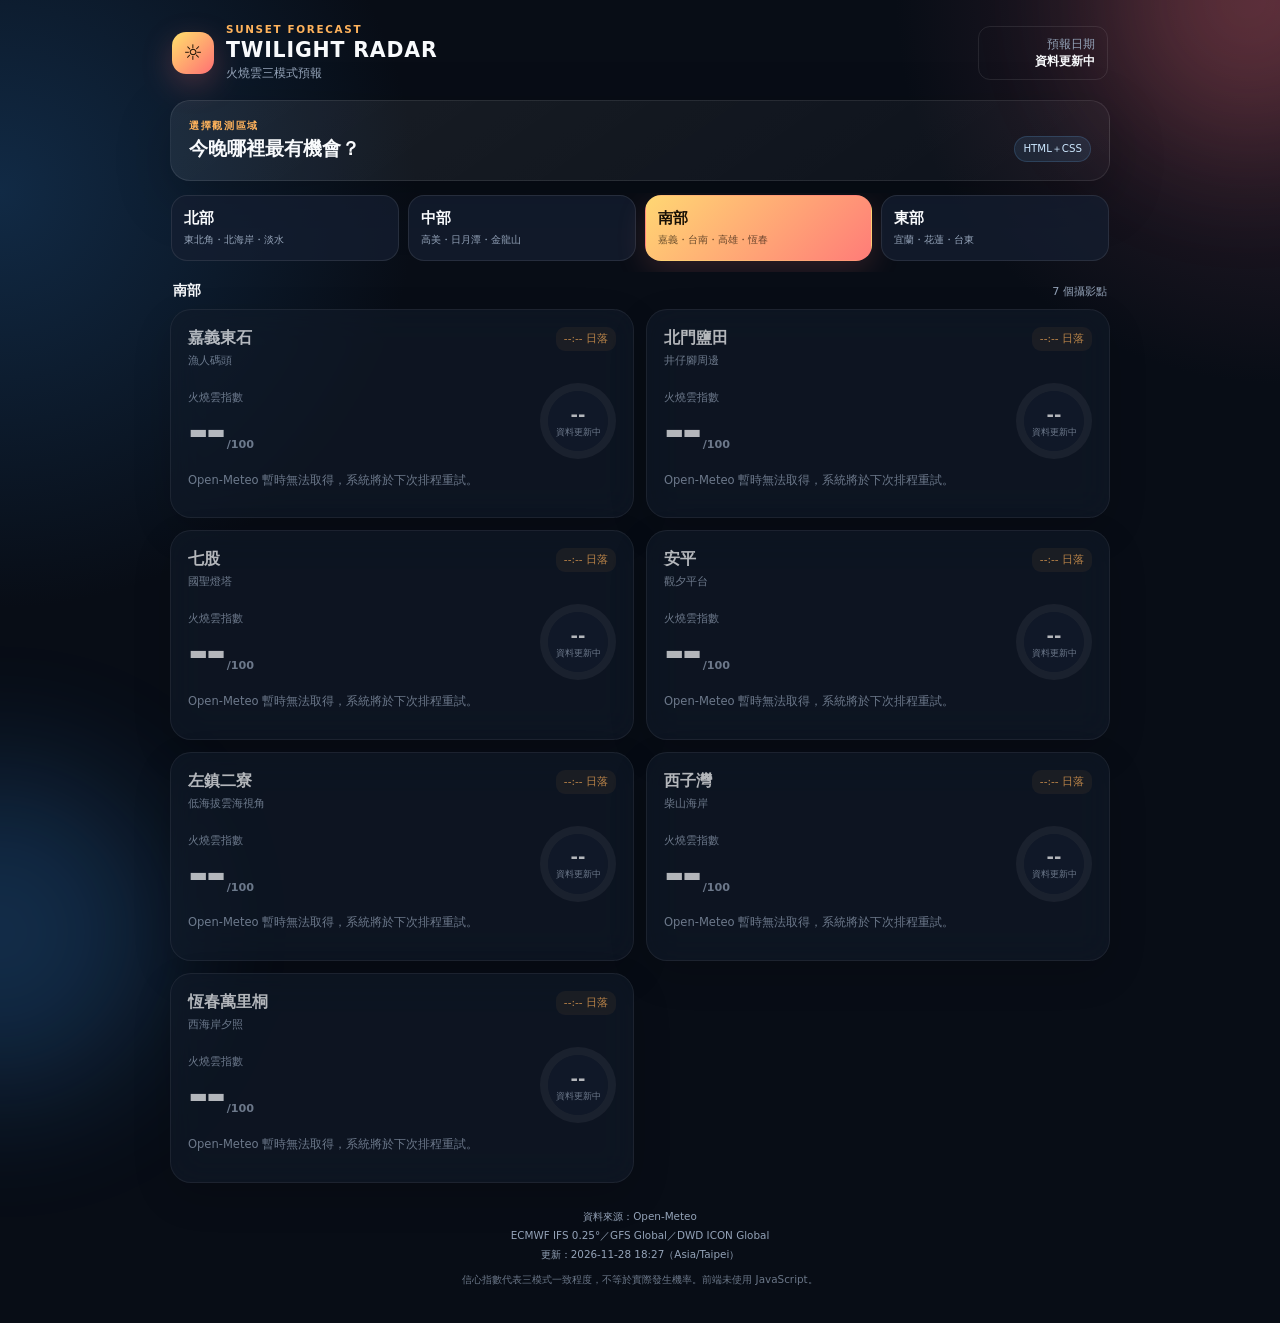
==== commit 9d26cae3: "chore: update regional sunset forecast" ====
--- a/index.html
+++ b/index.html
@@ -5,7 +5,7 @@
   <meta name="viewport" content="width=device-width, initial-scale=1, viewport-fit=cover">
   <meta http-equiv="refresh" content="3600">
   <meta name="theme-color" content="#0a101b">
-  <title>TWILIGHT RADAR｜2026-11-28</title>
+  <title>TWILIGHT RADAR｜資料更新中</title>
   <link rel="stylesheet" href="style.css">
 </head>
 <body>
@@ -22,7 +22,7 @@
       </div>
       <div class="date-chip">
         <span>預報日期</span>
-        <strong>2026-11-28</strong>
+        <strong>資料更新中</strong>
       </div>
     </header>
 
@@ -39,749 +39,227 @@
     </section>
 
     <section class="region-panel panel-north" aria-labelledby="region-north"><div class="panel-heading"><span>北部</span><p>3 個攝影點</p></div><div class="spot-list">
-    <article class="spot-card">
-      <div class="spot-head">
-        <div>
-          <h3>東北角</h3>
-          <p>三貂角／鼻頭角</p>
-        </div>
-        <time>17:02 日落</time>
-      </div>
-
-      <div class="score-block">
-        <div>
-          <span class="score-label">火燒雲指數</span>
-          <div class="score-value">75<small>/100</small></div>
-        </div>
-        <div class="confidence-badge" style="--confidence:99">
-          <strong>99</strong>
-          <span>高信心</span>
-        </div>
-      </div>
-
-      <div class="score-track"><i class="good" style="width:75%"></i></div>
-      <p class="verdict good">值得留意</p>
-
-      <div class="cloud-grid">
-        <div><span>高雲</span><strong>87%</strong></div>
-        <div><span>中雲</span><strong>0%</strong></div>
-        <div><span>低雲</span><strong>2%</strong></div>
-      </div>
-
-      <div class="model-pills"><span class="model-pill"><b>ECMWF</b>74</span><span class="model-pill"><b>GFS</b>77</span><span class="model-pill"><b>ICON</b>75</span></div>
-
-      <details>
-        <summary>查看氣象細節</summary>
-        <dl>
-          <div><dt>降水</dt><dd>0.0 mm</dd></div>
-          <div><dt>濕度</dt><dd>62%</dd></div>
-          <div><dt>風速</dt><dd>12.6 km/h</dd></div>
-        </dl>
-      </details>
-    </article>
-    
-    <article class="spot-card">
-      <div class="spot-head">
-        <div>
-          <h3>北海岸</h3>
-          <p>老梅／石門</p>
-        </div>
-        <time>17:03 日落</time>
-      </div>
-
-      <div class="score-block">
-        <div>
-          <span class="score-label">火燒雲指數</span>
-          <div class="score-value">71<small>/100</small></div>
-        </div>
-        <div class="confidence-badge" style="--confidence:83">
-          <strong>83</strong>
-          <span>高信心</span>
-        </div>
-      </div>
-
-      <div class="score-track"><i class="good" style="width:71%"></i></div>
-      <p class="verdict good">值得留意</p>
-
-      <div class="cloud-grid">
-        <div><span>高雲</span><strong>35%</strong></div>
-        <div><span>中雲</span><strong>0%</strong></div>
-        <div><span>低雲</span><strong>0%</strong></div>
-      </div>
-
-      <div class="model-pills"><span class="model-pill"><b>ECMWF</b>72</span><span class="model-pill"><b>GFS</b>71</span><span class="model-pill"><b>ICON</b>58</span></div>
-
-      <details>
-        <summary>查看氣象細節</summary>
-        <dl>
-          <div><dt>降水</dt><dd>0.0 mm</dd></div>
-          <div><dt>濕度</dt><dd>57%</dd></div>
-          <div><dt>風速</dt><dd>17.4 km/h</dd></div>
-        </dl>
-      </details>
-    </article>
-    
-    <article class="spot-card">
-      <div class="spot-head">
-        <div>
-          <h3>淡水</h3>
-          <p>漁人碼頭／沙崙</p>
-        </div>
-        <time>17:04 日落</time>
-      </div>
-
-      <div class="score-block">
-        <div>
-          <span class="score-label">火燒雲指數</span>
-          <div class="score-value">72<small>/100</small></div>
-        </div>
-        <div class="confidence-badge" style="--confidence:83">
-          <strong>83</strong>
-          <span>高信心</span>
-        </div>
-      </div>
-
-      <div class="score-track"><i class="good" style="width:72%"></i></div>
-      <p class="verdict good">值得留意</p>
-
-      <div class="cloud-grid">
-        <div><span>高雲</span><strong>38%</strong></div>
-        <div><span>中雲</span><strong>0%</strong></div>
-        <div><span>低雲</span><strong>0%</strong></div>
-      </div>
-
-      <div class="model-pills"><span class="model-pill"><b>ECMWF</b>72</span><span class="model-pill"><b>GFS</b>72</span><span class="model-pill"><b>ICON</b>58</span></div>
-
-      <details>
-        <summary>查看氣象細節</summary>
-        <dl>
-          <div><dt>降水</dt><dd>0.0 mm</dd></div>
-          <div><dt>濕度</dt><dd>51%</dd></div>
-          <div><dt>風速</dt><dd>13.9 km/h</dd></div>
-        </dl>
-      </details>
+    <article class="spot-card unavailable">
+      <div class="spot-head">
+        <div><h3>東北角</h3><p>三貂角／鼻頭角</p></div>
+        <time>--:-- 日落</time>
+      </div>
+      <div class="score-block">
+        <div><span class="score-label">火燒雲指數</span><div class="score-value">--<small>/100</small></div></div>
+        <div class="confidence-badge"><strong>--</strong><span>資料更新中</span></div>
+      </div>
+      <p class="muted">Open-Meteo 暫時無法取得，系統將於下次排程重試。</p>
+    </article>
+    
+    <article class="spot-card unavailable">
+      <div class="spot-head">
+        <div><h3>北海岸</h3><p>老梅／石門</p></div>
+        <time>--:-- 日落</time>
+      </div>
+      <div class="score-block">
+        <div><span class="score-label">火燒雲指數</span><div class="score-value">--<small>/100</small></div></div>
+        <div class="confidence-badge"><strong>--</strong><span>資料更新中</span></div>
+      </div>
+      <p class="muted">Open-Meteo 暫時無法取得，系統將於下次排程重試。</p>
+    </article>
+    
+    <article class="spot-card unavailable">
+      <div class="spot-head">
+        <div><h3>淡水</h3><p>漁人碼頭／沙崙</p></div>
+        <time>--:-- 日落</time>
+      </div>
+      <div class="score-block">
+        <div><span class="score-label">火燒雲指數</span><div class="score-value">--<small>/100</small></div></div>
+        <div class="confidence-badge"><strong>--</strong><span>資料更新中</span></div>
+      </div>
+      <p class="muted">Open-Meteo 暫時無法取得，系統將於下次排程重試。</p>
     </article>
     </div></section><section class="region-panel panel-central" aria-labelledby="region-central"><div class="panel-heading"><span>中部</span><p>3 個攝影點</p></div><div class="spot-list">
-    <article class="spot-card">
-      <div class="spot-head">
-        <div>
-          <h3>高美濕地</h3>
-          <p>清水海線</p>
-        </div>
-        <time>17:09 日落</time>
-      </div>
-
-      <div class="score-block">
-        <div>
-          <span class="score-label">火燒雲指數</span>
-          <div class="score-value">65<small>/100</small></div>
-        </div>
-        <div class="confidence-badge" style="--confidence:97">
-          <strong>97</strong>
-          <span>高信心</span>
-        </div>
-      </div>
-
-      <div class="score-track"><i class="fair" style="width:65%"></i></div>
-      <p class="verdict fair">仍有機會</p>
-
-      <div class="cloud-grid">
-        <div><span>高雲</span><strong>100%</strong></div>
-        <div><span>中雲</span><strong>0%</strong></div>
-        <div><span>低雲</span><strong>0%</strong></div>
-      </div>
-
-      <div class="model-pills"><span class="model-pill"><b>ECMWF</b>72</span><span class="model-pill"><b>GFS</b>63</span><span class="model-pill"><b>ICON</b>65</span></div>
-
-      <details>
-        <summary>查看氣象細節</summary>
-        <dl>
-          <div><dt>降水</dt><dd>0.0 mm</dd></div>
-          <div><dt>濕度</dt><dd>47%</dd></div>
-          <div><dt>風速</dt><dd>31.1 km/h</dd></div>
-        </dl>
-      </details>
-    </article>
-    
-    <article class="spot-card">
-      <div class="spot-head">
-        <div>
-          <h3>日月潭</h3>
-          <p>朝霧／出水口</p>
-        </div>
-        <time>17:08 日落</time>
-      </div>
-
-      <div class="score-block">
-        <div>
-          <span class="score-label">火燒雲指數</span>
-          <div class="score-value">80<small>/100</small></div>
-        </div>
-        <div class="confidence-badge" style="--confidence:89">
-          <strong>89</strong>
-          <span>高信心</span>
-        </div>
-      </div>
-
-      <div class="score-track"><i class="good" style="width:80%"></i></div>
-      <p class="verdict good">值得留意</p>
-
-      <div class="cloud-grid">
-        <div><span>高雲</span><strong>100%</strong></div>
-        <div><span>中雲</span><strong>33%</strong></div>
-        <div><span>低雲</span><strong>0%</strong></div>
-      </div>
-
-      <div class="model-pills"><span class="model-pill"><b>ECMWF</b>84</span><span class="model-pill"><b>GFS</b>80</span><span class="model-pill"><b>ICON</b>76</span></div>
-
-      <details>
-        <summary>查看氣象細節</summary>
-        <dl>
-          <div><dt>降水</dt><dd>0.0 mm</dd></div>
-          <div><dt>濕度</dt><dd>66%</dd></div>
-          <div><dt>風速</dt><dd>4.3 km/h</dd></div>
-        </dl>
-      </details>
-    </article>
-    
-    <article class="spot-card">
-      <div class="spot-head">
-        <div>
-          <h3>魚池金龍山</h3>
-          <p>日出與雲海視角</p>
-        </div>
-        <time>17:08 日落</time>
-      </div>
-
-      <div class="score-block">
-        <div>
-          <span class="score-label">火燒雲指數</span>
-          <div class="score-value">79<small>/100</small></div>
-        </div>
-        <div class="confidence-badge" style="--confidence:90">
-          <strong>90</strong>
-          <span>高信心</span>
-        </div>
-      </div>
-
-      <div class="score-track"><i class="good" style="width:79%"></i></div>
-      <p class="verdict good">值得留意</p>
-
-      <div class="cloud-grid">
-        <div><span>高雲</span><strong>76%</strong></div>
-        <div><span>中雲</span><strong>1%</strong></div>
-        <div><span>低雲</span><strong>0%</strong></div>
-      </div>
-
-      <div class="model-pills"><span class="model-pill"><b>ECMWF</b>79</span><span class="model-pill"><b>GFS</b>80</span><span class="model-pill"><b>ICON</b>76</span></div>
-
-      <details>
-        <summary>查看氣象細節</summary>
-        <dl>
-          <div><dt>降水</dt><dd>0.0 mm</dd></div>
-          <div><dt>濕度</dt><dd>73%</dd></div>
-          <div><dt>風速</dt><dd>2.2 km/h</dd></div>
-        </dl>
-      </details>
+    <article class="spot-card unavailable">
+      <div class="spot-head">
+        <div><h3>高美濕地</h3><p>清水海線</p></div>
+        <time>--:-- 日落</time>
+      </div>
+      <div class="score-block">
+        <div><span class="score-label">火燒雲指數</span><div class="score-value">--<small>/100</small></div></div>
+        <div class="confidence-badge"><strong>--</strong><span>資料更新中</span></div>
+      </div>
+      <p class="muted">Open-Meteo 暫時無法取得，系統將於下次排程重試。</p>
+    </article>
+    
+    <article class="spot-card unavailable">
+      <div class="spot-head">
+        <div><h3>日月潭</h3><p>朝霧／出水口</p></div>
+        <time>--:-- 日落</time>
+      </div>
+      <div class="score-block">
+        <div><span class="score-label">火燒雲指數</span><div class="score-value">--<small>/100</small></div></div>
+        <div class="confidence-badge"><strong>--</strong><span>資料更新中</span></div>
+      </div>
+      <p class="muted">Open-Meteo 暫時無法取得，系統將於下次排程重試。</p>
+    </article>
+    
+    <article class="spot-card unavailable">
+      <div class="spot-head">
+        <div><h3>魚池金龍山</h3><p>日出與雲海視角</p></div>
+        <time>--:-- 日落</time>
+      </div>
+      <div class="score-block">
+        <div><span class="score-label">火燒雲指數</span><div class="score-value">--<small>/100</small></div></div>
+        <div class="confidence-badge"><strong>--</strong><span>資料更新中</span></div>
+      </div>
+      <p class="muted">Open-Meteo 暫時無法取得，系統將於下次排程重試。</p>
     </article>
     </div></section><section class="region-panel panel-south" aria-labelledby="region-south"><div class="panel-heading"><span>南部</span><p>7 個攝影點</p></div><div class="spot-list">
-    <article class="spot-card">
-      <div class="spot-head">
-        <div>
-          <h3>嘉義東石</h3>
-          <p>漁人碼頭</p>
-        </div>
-        <time>17:12 日落</time>
-      </div>
-
-      <div class="score-block">
-        <div>
-          <span class="score-label">火燒雲指數</span>
-          <div class="score-value">71<small>/100</small></div>
-        </div>
-        <div class="confidence-badge" style="--confidence:83">
-          <strong>83</strong>
-          <span>高信心</span>
-        </div>
-      </div>
-
-      <div class="score-track"><i class="good" style="width:71%"></i></div>
-      <p class="verdict good">值得留意</p>
-
-      <div class="cloud-grid">
-        <div><span>高雲</span><strong>89%</strong></div>
-        <div><span>中雲</span><strong>0%</strong></div>
-        <div><span>低雲</span><strong>0%</strong></div>
-      </div>
-
-      <div class="model-pills"><span class="model-pill"><b>ECMWF</b>71</span><span class="model-pill"><b>GFS</b>61</span><span class="model-pill"><b>ICON</b>76</span></div>
-
-      <details>
-        <summary>查看氣象細節</summary>
-        <dl>
-          <div><dt>降水</dt><dd>0.0 mm</dd></div>
-          <div><dt>濕度</dt><dd>44%</dd></div>
-          <div><dt>風速</dt><dd>15.7 km/h</dd></div>
-        </dl>
-      </details>
-    </article>
-    
-    <article class="spot-card">
-      <div class="spot-head">
-        <div>
-          <h3>北門鹽田</h3>
-          <p>井仔腳周邊</p>
-        </div>
-        <time>17:12 日落</time>
-      </div>
-
-      <div class="score-block">
-        <div>
-          <span class="score-label">火燒雲指數</span>
-          <div class="score-value">67<small>/100</small></div>
-        </div>
-        <div class="confidence-badge" style="--confidence:84">
-          <strong>84</strong>
-          <span>高信心</span>
-        </div>
-      </div>
-
-      <div class="score-track"><i class="good" style="width:67%"></i></div>
-      <p class="verdict good">值得留意</p>
-
-      <div class="cloud-grid">
-        <div><span>高雲</span><strong>99%</strong></div>
-        <div><span>中雲</span><strong>0%</strong></div>
-        <div><span>低雲</span><strong>0%</strong></div>
-      </div>
-
-      <div class="model-pills"><span class="model-pill"><b>ECMWF</b>67</span><span class="model-pill"><b>GFS</b>60</span><span class="model-pill"><b>ICON</b>68</span></div>
-
-      <details>
-        <summary>查看氣象細節</summary>
-        <dl>
-          <div><dt>降水</dt><dd>0.0 mm</dd></div>
-          <div><dt>濕度</dt><dd>42%</dd></div>
-          <div><dt>風速</dt><dd>12.8 km/h</dd></div>
-        </dl>
-      </details>
-    </article>
-    
-    <article class="spot-card">
-      <div class="spot-head">
-        <div>
-          <h3>七股</h3>
-          <p>國聖燈塔</p>
-        </div>
-        <time>17:13 日落</time>
-      </div>
-
-      <div class="score-block">
-        <div>
-          <span class="score-label">火燒雲指數</span>
-          <div class="score-value">70<small>/100</small></div>
-        </div>
-        <div class="confidence-badge" style="--confidence:86">
-          <strong>86</strong>
-          <span>高信心</span>
-        </div>
-      </div>
-
-      <div class="score-track"><i class="good" style="width:70%"></i></div>
-      <p class="verdict good">值得留意</p>
-
-      <div class="cloud-grid">
-        <div><span>高雲</span><strong>99%</strong></div>
-        <div><span>中雲</span><strong>10%</strong></div>
-        <div><span>低雲</span><strong>0%</strong></div>
-      </div>
-
-      <div class="model-pills"><span class="model-pill"><b>ECMWF</b>70</span><span class="model-pill"><b>GFS</b>60</span><span class="model-pill"><b>ICON</b>71</span></div>
-
-      <details>
-        <summary>查看氣象細節</summary>
-        <dl>
-          <div><dt>降水</dt><dd>0.0 mm</dd></div>
-          <div><dt>濕度</dt><dd>44%</dd></div>
-          <div><dt>風速</dt><dd>9.6 km/h</dd></div>
-        </dl>
-      </details>
-    </article>
-    
-    <article class="spot-card">
-      <div class="spot-head">
-        <div>
-          <h3>安平</h3>
-          <p>觀夕平台</p>
-        </div>
-        <time>17:12 日落</time>
-      </div>
-
-      <div class="score-block">
-        <div>
-          <span class="score-label">火燒雲指數</span>
-          <div class="score-value">70<small>/100</small></div>
-        </div>
-        <div class="confidence-badge" style="--confidence:86">
-          <strong>86</strong>
-          <span>高信心</span>
-        </div>
-      </div>
-
-      <div class="score-track"><i class="good" style="width:70%"></i></div>
-      <p class="verdict good">值得留意</p>
-
-      <div class="cloud-grid">
-        <div><span>高雲</span><strong>99%</strong></div>
-        <div><span>中雲</span><strong>10%</strong></div>
-        <div><span>低雲</span><strong>0%</strong></div>
-      </div>
-
-      <div class="model-pills"><span class="model-pill"><b>ECMWF</b>70</span><span class="model-pill"><b>GFS</b>59</span><span class="model-pill"><b>ICON</b>71</span></div>
-
-      <details>
-        <summary>查看氣象細節</summary>
-        <dl>
-          <div><dt>降水</dt><dd>0.0 mm</dd></div>
-          <div><dt>濕度</dt><dd>44%</dd></div>
-          <div><dt>風速</dt><dd>9.6 km/h</dd></div>
-        </dl>
-      </details>
-    </article>
-    
-    <article class="spot-card">
-      <div class="spot-head">
-        <div>
-          <h3>左鎮二寮</h3>
-          <p>低海拔雲海視角</p>
-        </div>
-        <time>17:12 日落</time>
-      </div>
-
-      <div class="score-block">
-        <div>
-          <span class="score-label">火燒雲指數</span>
-          <div class="score-value">67<small>/100</small></div>
-        </div>
-        <div class="confidence-badge" style="--confidence:82">
-          <strong>82</strong>
-          <span>高信心</span>
-        </div>
-      </div>
-
-      <div class="score-track"><i class="good" style="width:67%"></i></div>
-      <p class="verdict good">值得留意</p>
-
-      <div class="cloud-grid">
-        <div><span>高雲</span><strong>91%</strong></div>
-        <div><span>中雲</span><strong>66%</strong></div>
-        <div><span>低雲</span><strong>42%</strong></div>
-      </div>
-
-      <div class="model-pills"><span class="model-pill"><b>ECMWF</b>78</span><span class="model-pill"><b>GFS</b>65</span><span class="model-pill"><b>ICON</b>67</span></div>
-
-      <details>
-        <summary>查看氣象細節</summary>
-        <dl>
-          <div><dt>降水</dt><dd>0.0 mm</dd></div>
-          <div><dt>濕度</dt><dd>47%</dd></div>
-          <div><dt>風速</dt><dd>12.1 km/h</dd></div>
-        </dl>
-      </details>
-    </article>
-    
-    <article class="spot-card">
-      <div class="spot-head">
-        <div>
-          <h3>西子灣</h3>
-          <p>柴山海岸</p>
-        </div>
-        <time>17:13 日落</time>
-      </div>
-
-      <div class="score-block">
-        <div>
-          <span class="score-label">火燒雲指數</span>
-          <div class="score-value">65<small>/100</small></div>
-        </div>
-        <div class="confidence-badge" style="--confidence:56">
-          <strong>56</strong>
-          <span>低信心</span>
-        </div>
-      </div>
-
-      <div class="score-track"><i class="good" style="width:65%"></i></div>
-      <p class="verdict good">值得留意</p>
-
-      <div class="cloud-grid">
-        <div><span>高雲</span><strong>100%</strong></div>
-        <div><span>中雲</span><strong>85%</strong></div>
-        <div><span>低雲</span><strong>12%</strong></div>
-      </div>
-
-      <div class="model-pills"><span class="model-pill"><b>ECMWF</b>77</span><span class="model-pill"><b>GFS</b>65</span><span class="model-pill"><b>ICON</b>38</span></div>
-
-      <details>
-        <summary>查看氣象細節</summary>
-        <dl>
-          <div><dt>降水</dt><dd>0.0 mm</dd></div>
-          <div><dt>濕度</dt><dd>48%</dd></div>
-          <div><dt>風速</dt><dd>10.2 km/h</dd></div>
-        </dl>
-      </details>
-    </article>
-    
-    <article class="spot-card">
-      <div class="spot-head">
-        <div>
-          <h3>恆春萬里桐</h3>
-          <p>西海岸夕照</p>
-        </div>
-        <time>17:12 日落</time>
-      </div>
-
-      <div class="score-block">
-        <div>
-          <span class="score-label">火燒雲指數</span>
-          <div class="score-value">64<small>/100</small></div>
-        </div>
-        <div class="confidence-badge" style="--confidence:73">
-          <strong>73</strong>
-          <span>中信心</span>
-        </div>
-      </div>
-
-      <div class="score-track"><i class="fair" style="width:64%"></i></div>
-      <p class="verdict fair">仍有機會</p>
-
-      <div class="cloud-grid">
-        <div><span>高雲</span><strong>93%</strong></div>
-        <div><span>中雲</span><strong>100%</strong></div>
-        <div><span>低雲</span><strong>10%</strong></div>
-      </div>
-
-      <div class="model-pills"><span class="model-pill"><b>ECMWF</b>64</span><span class="model-pill"><b>GFS</b>54</span><span class="model-pill"><b>ICON</b>68</span></div>
-
-      <details>
-        <summary>查看氣象細節</summary>
-        <dl>
-          <div><dt>降水</dt><dd>0.1 mm</dd></div>
-          <div><dt>濕度</dt><dd>66%</dd></div>
-          <div><dt>風速</dt><dd>32.4 km/h</dd></div>
-        </dl>
-      </details>
+    <article class="spot-card unavailable">
+      <div class="spot-head">
+        <div><h3>嘉義東石</h3><p>漁人碼頭</p></div>
+        <time>--:-- 日落</time>
+      </div>
+      <div class="score-block">
+        <div><span class="score-label">火燒雲指數</span><div class="score-value">--<small>/100</small></div></div>
+        <div class="confidence-badge"><strong>--</strong><span>資料更新中</span></div>
+      </div>
+      <p class="muted">Open-Meteo 暫時無法取得，系統將於下次排程重試。</p>
+    </article>
+    
+    <article class="spot-card unavailable">
+      <div class="spot-head">
+        <div><h3>北門鹽田</h3><p>井仔腳周邊</p></div>
+        <time>--:-- 日落</time>
+      </div>
+      <div class="score-block">
+        <div><span class="score-label">火燒雲指數</span><div class="score-value">--<small>/100</small></div></div>
+        <div class="confidence-badge"><strong>--</strong><span>資料更新中</span></div>
+      </div>
+      <p class="muted">Open-Meteo 暫時無法取得，系統將於下次排程重試。</p>
+    </article>
+    
+    <article class="spot-card unavailable">
+      <div class="spot-head">
+        <div><h3>七股</h3><p>國聖燈塔</p></div>
+        <time>--:-- 日落</time>
+      </div>
+      <div class="score-block">
+        <div><span class="score-label">火燒雲指數</span><div class="score-value">--<small>/100</small></div></div>
+        <div class="confidence-badge"><strong>--</strong><span>資料更新中</span></div>
+      </div>
+      <p class="muted">Open-Meteo 暫時無法取得，系統將於下次排程重試。</p>
+    </article>
+    
+    <article class="spot-card unavailable">
+      <div class="spot-head">
+        <div><h3>安平</h3><p>觀夕平台</p></div>
+        <time>--:-- 日落</time>
+      </div>
+      <div class="score-block">
+        <div><span class="score-label">火燒雲指數</span><div class="score-value">--<small>/100</small></div></div>
+        <div class="confidence-badge"><strong>--</strong><span>資料更新中</span></div>
+      </div>
+      <p class="muted">Open-Meteo 暫時無法取得，系統將於下次排程重試。</p>
+    </article>
+    
+    <article class="spot-card unavailable">
+      <div class="spot-head">
+        <div><h3>左鎮二寮</h3><p>低海拔雲海視角</p></div>
+        <time>--:-- 日落</time>
+      </div>
+      <div class="score-block">
+        <div><span class="score-label">火燒雲指數</span><div class="score-value">--<small>/100</small></div></div>
+        <div class="confidence-badge"><strong>--</strong><span>資料更新中</span></div>
+      </div>
+      <p class="muted">Open-Meteo 暫時無法取得，系統將於下次排程重試。</p>
+    </article>
+    
+    <article class="spot-card unavailable">
+      <div class="spot-head">
+        <div><h3>西子灣</h3><p>柴山海岸</p></div>
+        <time>--:-- 日落</time>
+      </div>
+      <div class="score-block">
+        <div><span class="score-label">火燒雲指數</span><div class="score-value">--<small>/100</small></div></div>
+        <div class="confidence-badge"><strong>--</strong><span>資料更新中</span></div>
+      </div>
+      <p class="muted">Open-Meteo 暫時無法取得，系統將於下次排程重試。</p>
+    </article>
+    
+    <article class="spot-card unavailable">
+      <div class="spot-head">
+        <div><h3>恆春萬里桐</h3><p>西海岸夕照</p></div>
+        <time>--:-- 日落</time>
+      </div>
+      <div class="score-block">
+        <div><span class="score-label">火燒雲指數</span><div class="score-value">--<small>/100</small></div></div>
+        <div class="confidence-badge"><strong>--</strong><span>資料更新中</span></div>
+      </div>
+      <p class="muted">Open-Meteo 暫時無法取得，系統將於下次排程重試。</p>
     </article>
     </div></section><section class="region-panel panel-east" aria-labelledby="region-east"><div class="panel-heading"><span>東部</span><p>5 個攝影點</p></div><div class="spot-list">
-    <article class="spot-card">
-      <div class="spot-head">
-        <div>
-          <h3>三仙台</h3>
-          <p>成功海岸</p>
-        </div>
-        <time>17:07 日落</time>
-      </div>
-
-      <div class="score-block">
-        <div>
-          <span class="score-label">火燒雲指數</span>
-          <div class="score-value">60<small>/100</small></div>
-        </div>
-        <div class="confidence-badge" style="--confidence:68">
-          <strong>68</strong>
-          <span>中信心</span>
-        </div>
-      </div>
-
-      <div class="score-track"><i class="fair" style="width:60%"></i></div>
-      <p class="verdict fair">仍有機會</p>
-
-      <div class="cloud-grid">
-        <div><span>高雲</span><strong>100%</strong></div>
-        <div><span>中雲</span><strong>46%</strong></div>
-        <div><span>低雲</span><strong>76%</strong></div>
-      </div>
-
-      <div class="model-pills"><span class="model-pill"><b>ECMWF</b>71</span><span class="model-pill"><b>GFS</b>60</span><span class="model-pill"><b>ICON</b>50</span></div>
-
-      <details>
-        <summary>查看氣象細節</summary>
-        <dl>
-          <div><dt>降水</dt><dd>0.0 mm</dd></div>
-          <div><dt>濕度</dt><dd>66%</dd></div>
-          <div><dt>風速</dt><dd>29.4 km/h</dd></div>
-        </dl>
-      </details>
-    </article>
-    
-    <article class="spot-card">
-      <div class="spot-head">
-        <div>
-          <h3>六十石山</h3>
-          <p>富里山區</p>
-        </div>
-        <time>17:08 日落</time>
-      </div>
-
-      <div class="score-block">
-        <div>
-          <span class="score-label">火燒雲指數</span>
-          <div class="score-value">56<small>/100</small></div>
-        </div>
-        <div class="confidence-badge" style="--confidence:78">
-          <strong>78</strong>
-          <span>中信心</span>
-        </div>
-      </div>
-
-      <div class="score-track"><i class="fair" style="width:56%"></i></div>
-      <p class="verdict fair">仍有機會</p>
-
-      <div class="cloud-grid">
-        <div><span>高雲</span><strong>41%</strong></div>
-        <div><span>中雲</span><strong>65%</strong></div>
-        <div><span>低雲</span><strong>91%</strong></div>
-      </div>
-
-      <div class="model-pills"><span class="model-pill"><b>ECMWF</b>41</span><span class="model-pill"><b>GFS</b>58</span><span class="model-pill"><b>ICON</b>56</span></div>
-
-      <details>
-        <summary>查看氣象細節</summary>
-        <dl>
-          <div><dt>降水</dt><dd>0.0 mm</dd></div>
-          <div><dt>濕度</dt><dd>81%</dd></div>
-          <div><dt>風速</dt><dd>7.6 km/h</dd></div>
-        </dl>
-      </details>
-    </article>
-    
-    <article class="spot-card">
-      <div class="spot-head">
-        <div>
-          <h3>石梯坪</h3>
-          <p>豐濱海岸</p>
-        </div>
-        <time>17:06 日落</time>
-      </div>
-
-      <div class="score-block">
-        <div>
-          <span class="score-label">火燒雲指數</span>
-          <div class="score-value">70<small>/100</small></div>
-        </div>
-        <div class="confidence-badge" style="--confidence:75">
-          <strong>75</strong>
-          <span>中信心</span>
-        </div>
-      </div>
-
-      <div class="score-track"><i class="good" style="width:70%"></i></div>
-      <p class="verdict good">值得留意</p>
-
-      <div class="cloud-grid">
-        <div><span>高雲</span><strong>67%</strong></div>
-        <div><span>中雲</span><strong>59%</strong></div>
-        <div><span>低雲</span><strong>89%</strong></div>
-      </div>
-
-      <div class="model-pills"><span class="model-pill"><b>ECMWF</b>70</span><span class="model-pill"><b>GFS</b>53</span><span class="model-pill"><b>ICON</b>70</span></div>
-
-      <details>
-        <summary>查看氣象細節</summary>
-        <dl>
-          <div><dt>降水</dt><dd>0.0 mm</dd></div>
-          <div><dt>濕度</dt><dd>69%</dd></div>
-          <div><dt>風速</dt><dd>15.2 km/h</dd></div>
-        </dl>
-      </details>
-    </article>
-    
-    <article class="spot-card">
-      <div class="spot-head">
-        <div>
-          <h3>南方澳</h3>
-          <p>蘇澳港灣</p>
-        </div>
-        <time>17:03 日落</time>
-      </div>
-
-      <div class="score-block">
-        <div>
-          <span class="score-label">火燒雲指數</span>
-          <div class="score-value">81<small>/100</small></div>
-        </div>
-        <div class="confidence-badge" style="--confidence:93">
-          <strong>93</strong>
-          <span>高信心</span>
-        </div>
-      </div>
-
-      <div class="score-track"><i class="excellent" style="width:81%"></i></div>
-      <p class="verdict excellent">很值得期待</p>
-
-      <div class="cloud-grid">
-        <div><span>高雲</span><strong>75%</strong></div>
-        <div><span>中雲</span><strong>1%</strong></div>
-        <div><span>低雲</span><strong>0%</strong></div>
-      </div>
-
-      <div class="model-pills"><span class="model-pill"><b>ECMWF</b>81</span><span class="model-pill"><b>GFS</b>83</span><span class="model-pill"><b>ICON</b>69</span></div>
-
-      <details>
-        <summary>查看氣象細節</summary>
-        <dl>
-          <div><dt>降水</dt><dd>0.0 mm</dd></div>
-          <div><dt>濕度</dt><dd>65%</dd></div>
-          <div><dt>風速</dt><dd>6.0 km/h</dd></div>
-        </dl>
-      </details>
-    </article>
-    
-    <article class="spot-card">
-      <div class="spot-head">
-        <div>
-          <h3>頭城</h3>
-          <p>外澳／龜山島</p>
-        </div>
-        <time>17:03 日落</time>
-      </div>
-
-      <div class="score-block">
-        <div>
-          <span class="score-label">火燒雲指數</span>
-          <div class="score-value">80<small>/100</small></div>
-        </div>
-        <div class="confidence-badge" style="--confidence:98">
-          <strong>98</strong>
-          <span>高信心</span>
-        </div>
-      </div>
-
-      <div class="score-track"><i class="good" style="width:80%"></i></div>
-      <p class="verdict good">值得留意</p>
-
-      <div class="cloud-grid">
-        <div><span>高雲</span><strong>71%</strong></div>
-        <div><span>中雲</span><strong>0%</strong></div>
-        <div><span>低雲</span><strong>0%</strong></div>
-      </div>
-
-      <div class="model-pills"><span class="model-pill"><b>ECMWF</b>80</span><span class="model-pill"><b>GFS</b>82</span><span class="model-pill"><b>ICON</b>80</span></div>
-
-      <details>
-        <summary>查看氣象細節</summary>
-        <dl>
-          <div><dt>降水</dt><dd>0.0 mm</dd></div>
-          <div><dt>濕度</dt><dd>52%</dd></div>
-          <div><dt>風速</dt><dd>2.6 km/h</dd></div>
-        </dl>
-      </details>
+    <article class="spot-card unavailable">
+      <div class="spot-head">
+        <div><h3>三仙台</h3><p>成功海岸</p></div>
+        <time>--:-- 日落</time>
+      </div>
+      <div class="score-block">
+        <div><span class="score-label">火燒雲指數</span><div class="score-value">--<small>/100</small></div></div>
+        <div class="confidence-badge"><strong>--</strong><span>資料更新中</span></div>
+      </div>
+      <p class="muted">Open-Meteo 暫時無法取得，系統將於下次排程重試。</p>
+    </article>
+    
+    <article class="spot-card unavailable">
+      <div class="spot-head">
+        <div><h3>六十石山</h3><p>富里山區</p></div>
+        <time>--:-- 日落</time>
+      </div>
+      <div class="score-block">
+        <div><span class="score-label">火燒雲指數</span><div class="score-value">--<small>/100</small></div></div>
+        <div class="confidence-badge"><strong>--</strong><span>資料更新中</span></div>
+      </div>
+      <p class="muted">Open-Meteo 暫時無法取得，系統將於下次排程重試。</p>
+    </article>
+    
+    <article class="spot-card unavailable">
+      <div class="spot-head">
+        <div><h3>石梯坪</h3><p>豐濱海岸</p></div>
+        <time>--:-- 日落</time>
+      </div>
+      <div class="score-block">
+        <div><span class="score-label">火燒雲指數</span><div class="score-value">--<small>/100</small></div></div>
+        <div class="confidence-badge"><strong>--</strong><span>資料更新中</span></div>
+      </div>
+      <p class="muted">Open-Meteo 暫時無法取得，系統將於下次排程重試。</p>
+    </article>
+    
+    <article class="spot-card unavailable">
+      <div class="spot-head">
+        <div><h3>南方澳</h3><p>蘇澳港灣</p></div>
+        <time>--:-- 日落</time>
+      </div>
+      <div class="score-block">
+        <div><span class="score-label">火燒雲指數</span><div class="score-value">--<small>/100</small></div></div>
+        <div class="confidence-badge"><strong>--</strong><span>資料更新中</span></div>
+      </div>
+      <p class="muted">Open-Meteo 暫時無法取得，系統將於下次排程重試。</p>
+    </article>
+    
+    <article class="spot-card unavailable">
+      <div class="spot-head">
+        <div><h3>頭城</h3><p>外澳／龜山島</p></div>
+        <time>--:-- 日落</time>
+      </div>
+      <div class="score-block">
+        <div><span class="score-label">火燒雲指數</span><div class="score-value">--<small>/100</small></div></div>
+        <div class="confidence-badge"><strong>--</strong><span>資料更新中</span></div>
+      </div>
+      <p class="muted">Open-Meteo 暫時無法取得，系統將於下次排程重試。</p>
     </article>
     </div></section>
 
     <footer>
       <p>資料來源：Open-Meteo</p>
       <p>ECMWF IFS 0.25°／GFS Global／DWD ICON Global</p>
-      <p>更新：2026-11-28 09:59（Asia/Taipei）</p>
+      <p>更新：2026-11-28 18:27（Asia/Taipei）</p>
       <p class="fine-print">信心指數代表三模式一致程度，不等於實際發生機率。前端未使用 JavaScript。</p>
     </footer>
   </main>
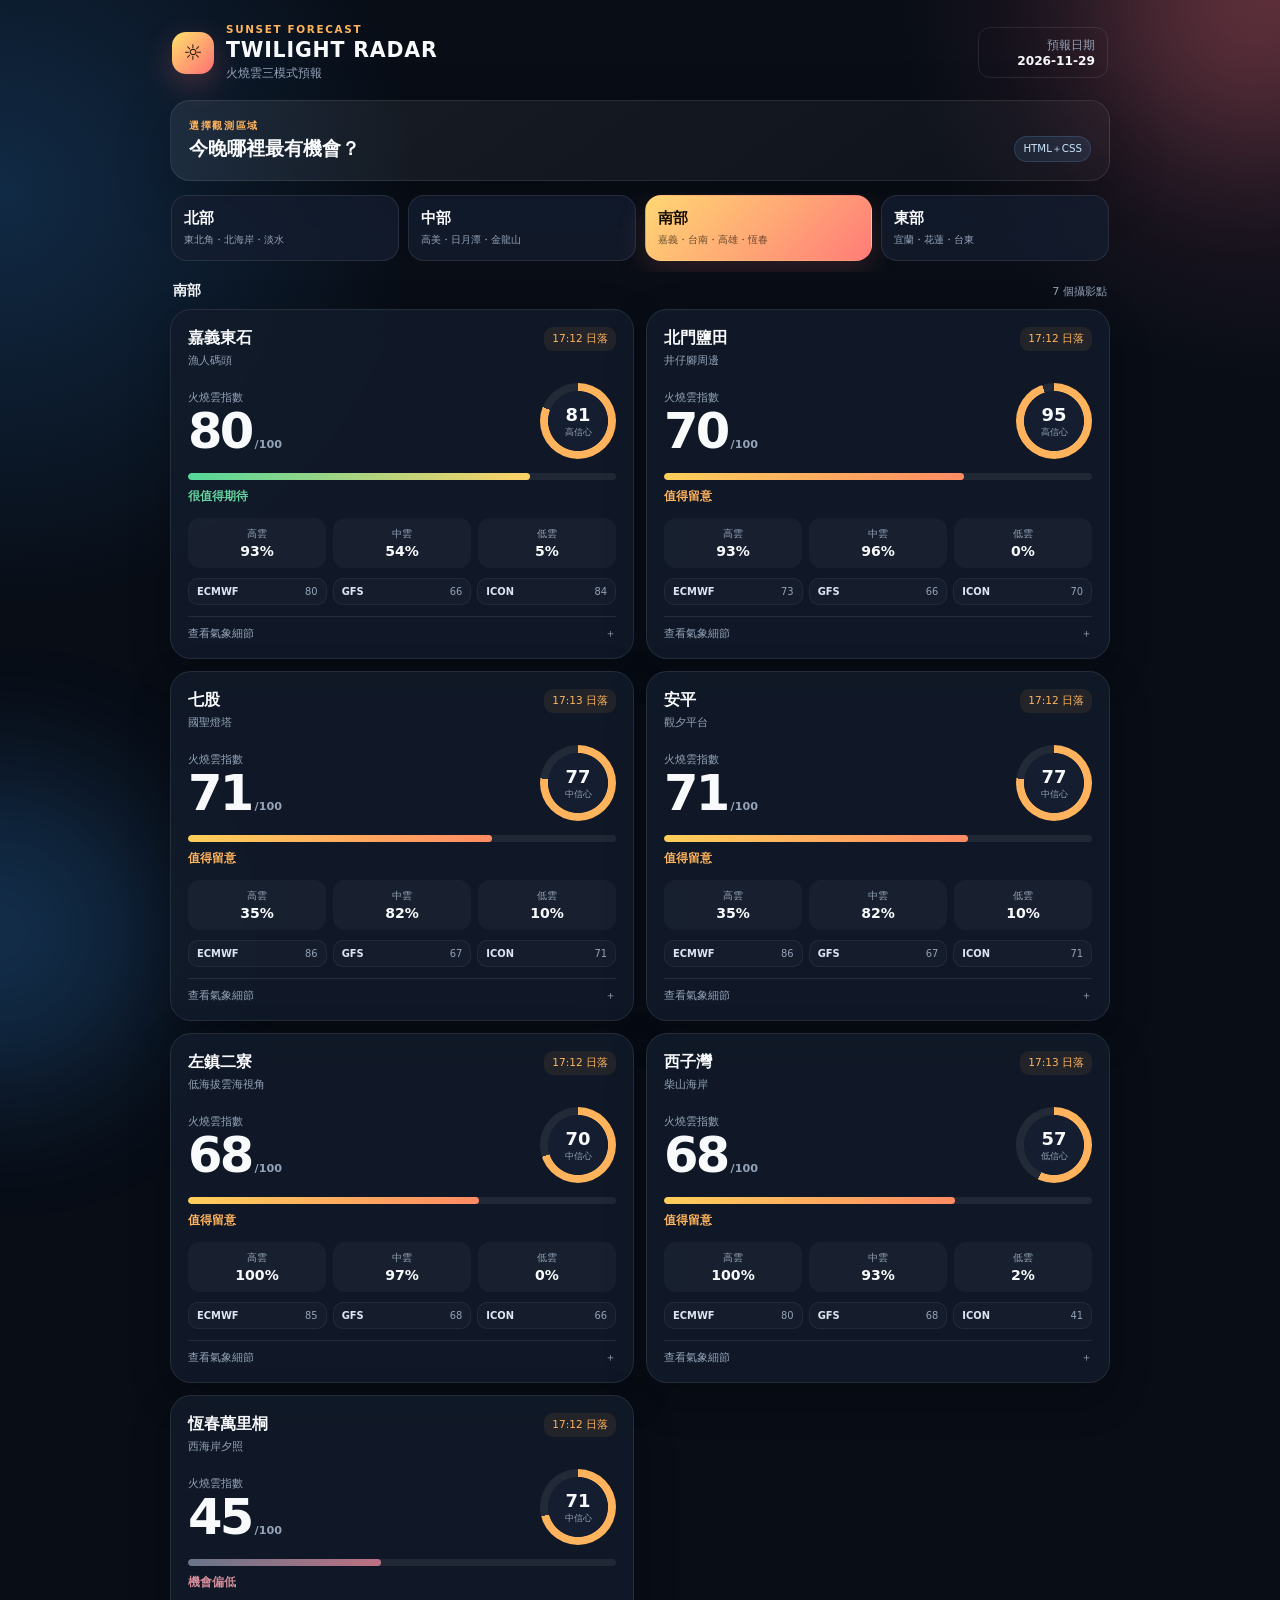
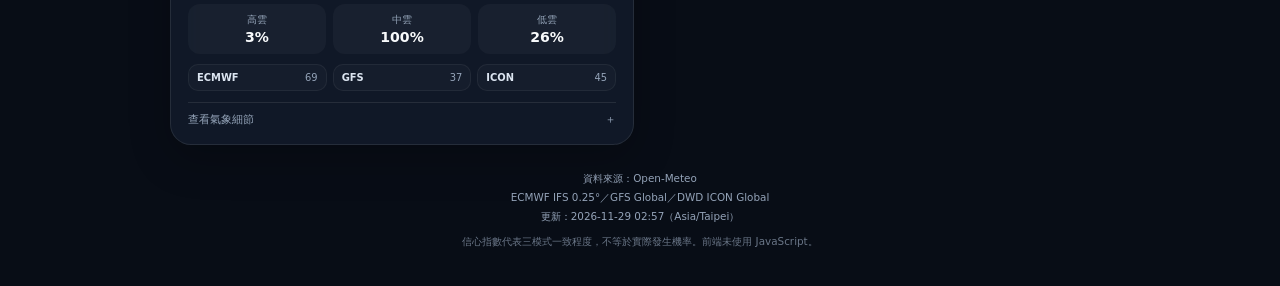
==== commit 43cddcf4: "chore: update regional sunset forecast" ====
--- a/index.html
+++ b/index.html
@@ -5,7 +5,7 @@
   <meta name="viewport" content="width=device-width, initial-scale=1, viewport-fit=cover">
   <meta http-equiv="refresh" content="3600">
   <meta name="theme-color" content="#0a101b">
-  <title>TWILIGHT RADAR｜資料更新中</title>
+  <title>TWILIGHT RADAR｜2026-11-29</title>
   <link rel="stylesheet" href="style.css">
 </head>
 <body>
@@ -22,7 +22,7 @@
       </div>
       <div class="date-chip">
         <span>預報日期</span>
-        <strong>資料更新中</strong>
+        <strong>2026-11-29</strong>
       </div>
     </header>
 
@@ -39,227 +39,749 @@
     </section>
 
     <section class="region-panel panel-north" aria-labelledby="region-north"><div class="panel-heading"><span>北部</span><p>3 個攝影點</p></div><div class="spot-list">
-    <article class="spot-card unavailable">
-      <div class="spot-head">
-        <div><h3>東北角</h3><p>三貂角／鼻頭角</p></div>
-        <time>--:-- 日落</time>
-      </div>
-      <div class="score-block">
-        <div><span class="score-label">火燒雲指數</span><div class="score-value">--<small>/100</small></div></div>
-        <div class="confidence-badge"><strong>--</strong><span>資料更新中</span></div>
-      </div>
-      <p class="muted">Open-Meteo 暫時無法取得，系統將於下次排程重試。</p>
-    </article>
-    
-    <article class="spot-card unavailable">
-      <div class="spot-head">
-        <div><h3>北海岸</h3><p>老梅／石門</p></div>
-        <time>--:-- 日落</time>
-      </div>
-      <div class="score-block">
-        <div><span class="score-label">火燒雲指數</span><div class="score-value">--<small>/100</small></div></div>
-        <div class="confidence-badge"><strong>--</strong><span>資料更新中</span></div>
-      </div>
-      <p class="muted">Open-Meteo 暫時無法取得，系統將於下次排程重試。</p>
-    </article>
-    
-    <article class="spot-card unavailable">
-      <div class="spot-head">
-        <div><h3>淡水</h3><p>漁人碼頭／沙崙</p></div>
-        <time>--:-- 日落</time>
-      </div>
-      <div class="score-block">
-        <div><span class="score-label">火燒雲指數</span><div class="score-value">--<small>/100</small></div></div>
-        <div class="confidence-badge"><strong>--</strong><span>資料更新中</span></div>
-      </div>
-      <p class="muted">Open-Meteo 暫時無法取得，系統將於下次排程重試。</p>
+    <article class="spot-card">
+      <div class="spot-head">
+        <div>
+          <h3>東北角</h3>
+          <p>三貂角／鼻頭角</p>
+        </div>
+        <time>17:02 日落</time>
+      </div>
+
+      <div class="score-block">
+        <div>
+          <span class="score-label">火燒雲指數</span>
+          <div class="score-value">63<small>/100</small></div>
+        </div>
+        <div class="confidence-badge" style="--confidence:84">
+          <strong>84</strong>
+          <span>高信心</span>
+        </div>
+      </div>
+
+      <div class="score-track"><i class="fair" style="width:63%"></i></div>
+      <p class="verdict fair">仍有機會</p>
+
+      <div class="cloud-grid">
+        <div><span>高雲</span><strong>78%</strong></div>
+        <div><span>中雲</span><strong>0%</strong></div>
+        <div><span>低雲</span><strong>61%</strong></div>
+      </div>
+
+      <div class="model-pills"><span class="model-pill"><b>ECMWF</b>48</span><span class="model-pill"><b>GFS</b>63</span><span class="model-pill"><b>ICON</b>74</span></div>
+
+      <details>
+        <summary>查看氣象細節</summary>
+        <dl>
+          <div><dt>降水</dt><dd>0.0 mm</dd></div>
+          <div><dt>濕度</dt><dd>67%</dd></div>
+          <div><dt>風速</dt><dd>17.0 km/h</dd></div>
+        </dl>
+      </details>
+    </article>
+    
+    <article class="spot-card">
+      <div class="spot-head">
+        <div>
+          <h3>北海岸</h3>
+          <p>老梅／石門</p>
+        </div>
+        <time>17:03 日落</time>
+      </div>
+
+      <div class="score-block">
+        <div>
+          <span class="score-label">火燒雲指數</span>
+          <div class="score-value">62<small>/100</small></div>
+        </div>
+        <div class="confidence-badge" style="--confidence:83">
+          <strong>83</strong>
+          <span>高信心</span>
+        </div>
+      </div>
+
+      <div class="score-track"><i class="fair" style="width:62%"></i></div>
+      <p class="verdict fair">仍有機會</p>
+
+      <div class="cloud-grid">
+        <div><span>高雲</span><strong>42%</strong></div>
+        <div><span>中雲</span><strong>0%</strong></div>
+        <div><span>低雲</span><strong>41%</strong></div>
+      </div>
+
+      <div class="model-pills"><span class="model-pill"><b>ECMWF</b>67</span><span class="model-pill"><b>GFS</b>62</span><span class="model-pill"><b>ICON</b>55</span></div>
+
+      <details>
+        <summary>查看氣象細節</summary>
+        <dl>
+          <div><dt>降水</dt><dd>0.0 mm</dd></div>
+          <div><dt>濕度</dt><dd>64%</dd></div>
+          <div><dt>風速</dt><dd>22.8 km/h</dd></div>
+        </dl>
+      </details>
+    </article>
+    
+    <article class="spot-card">
+      <div class="spot-head">
+        <div>
+          <h3>淡水</h3>
+          <p>漁人碼頭／沙崙</p>
+        </div>
+        <time>17:04 日落</time>
+      </div>
+
+      <div class="score-block">
+        <div>
+          <span class="score-label">火燒雲指數</span>
+          <div class="score-value">67<small>/100</small></div>
+        </div>
+        <div class="confidence-badge" style="--confidence:80">
+          <strong>80</strong>
+          <span>高信心</span>
+        </div>
+      </div>
+
+      <div class="score-track"><i class="good" style="width:67%"></i></div>
+      <p class="verdict good">值得留意</p>
+
+      <div class="cloud-grid">
+        <div><span>高雲</span><strong>28%</strong></div>
+        <div><span>中雲</span><strong>0%</strong></div>
+        <div><span>低雲</span><strong>2%</strong></div>
+      </div>
+
+      <div class="model-pills"><span class="model-pill"><b>ECMWF</b>67</span><span class="model-pill"><b>GFS</b>82</span><span class="model-pill"><b>ICON</b>61</span></div>
+
+      <details>
+        <summary>查看氣象細節</summary>
+        <dl>
+          <div><dt>降水</dt><dd>0.0 mm</dd></div>
+          <div><dt>濕度</dt><dd>59%</dd></div>
+          <div><dt>風速</dt><dd>21.6 km/h</dd></div>
+        </dl>
+      </details>
     </article>
     </div></section><section class="region-panel panel-central" aria-labelledby="region-central"><div class="panel-heading"><span>中部</span><p>3 個攝影點</p></div><div class="spot-list">
-    <article class="spot-card unavailable">
-      <div class="spot-head">
-        <div><h3>高美濕地</h3><p>清水海線</p></div>
-        <time>--:-- 日落</time>
-      </div>
-      <div class="score-block">
-        <div><span class="score-label">火燒雲指數</span><div class="score-value">--<small>/100</small></div></div>
-        <div class="confidence-badge"><strong>--</strong><span>資料更新中</span></div>
-      </div>
-      <p class="muted">Open-Meteo 暫時無法取得，系統將於下次排程重試。</p>
-    </article>
-    
-    <article class="spot-card unavailable">
-      <div class="spot-head">
-        <div><h3>日月潭</h3><p>朝霧／出水口</p></div>
-        <time>--:-- 日落</time>
-      </div>
-      <div class="score-block">
-        <div><span class="score-label">火燒雲指數</span><div class="score-value">--<small>/100</small></div></div>
-        <div class="confidence-badge"><strong>--</strong><span>資料更新中</span></div>
-      </div>
-      <p class="muted">Open-Meteo 暫時無法取得，系統將於下次排程重試。</p>
-    </article>
-    
-    <article class="spot-card unavailable">
-      <div class="spot-head">
-        <div><h3>魚池金龍山</h3><p>日出與雲海視角</p></div>
-        <time>--:-- 日落</time>
-      </div>
-      <div class="score-block">
-        <div><span class="score-label">火燒雲指數</span><div class="score-value">--<small>/100</small></div></div>
-        <div class="confidence-badge"><strong>--</strong><span>資料更新中</span></div>
-      </div>
-      <p class="muted">Open-Meteo 暫時無法取得，系統將於下次排程重試。</p>
+    <article class="spot-card">
+      <div class="spot-head">
+        <div>
+          <h3>高美濕地</h3>
+          <p>清水海線</p>
+        </div>
+        <time>17:09 日落</time>
+      </div>
+
+      <div class="score-block">
+        <div>
+          <span class="score-label">火燒雲指數</span>
+          <div class="score-value">78<small>/100</small></div>
+        </div>
+        <div class="confidence-badge" style="--confidence:80">
+          <strong>80</strong>
+          <span>高信心</span>
+        </div>
+      </div>
+
+      <div class="score-track"><i class="good" style="width:78%"></i></div>
+      <p class="verdict good">值得留意</p>
+
+      <div class="cloud-grid">
+        <div><span>高雲</span><strong>98%</strong></div>
+        <div><span>中雲</span><strong>23%</strong></div>
+        <div><span>低雲</span><strong>0%</strong></div>
+      </div>
+
+      <div class="model-pills"><span class="model-pill"><b>ECMWF</b>78</span><span class="model-pill"><b>GFS</b>77</span><span class="model-pill"><b>ICON</b>79</span></div>
+
+      <details>
+        <summary>查看氣象細節</summary>
+        <dl>
+          <div><dt>降水</dt><dd>0.0 mm</dd></div>
+          <div><dt>濕度</dt><dd>68%</dd></div>
+          <div><dt>風速</dt><dd>6.4 km/h</dd></div>
+        </dl>
+      </details>
+    </article>
+    
+    <article class="spot-card">
+      <div class="spot-head">
+        <div>
+          <h3>日月潭</h3>
+          <p>朝霧／出水口</p>
+        </div>
+        <time>17:08 日落</time>
+      </div>
+
+      <div class="score-block">
+        <div>
+          <span class="score-label">火燒雲指數</span>
+          <div class="score-value">70<small>/100</small></div>
+        </div>
+        <div class="confidence-badge" style="--confidence:71">
+          <strong>71</strong>
+          <span>中信心</span>
+        </div>
+      </div>
+
+      <div class="score-track"><i class="good" style="width:70%"></i></div>
+      <p class="verdict good">值得留意</p>
+
+      <div class="cloud-grid">
+        <div><span>高雲</span><strong>84%</strong></div>
+        <div><span>中雲</span><strong>91%</strong></div>
+        <div><span>低雲</span><strong>17%</strong></div>
+      </div>
+
+      <div class="model-pills"><span class="model-pill"><b>ECMWF</b>70</span><span class="model-pill"><b>GFS</b>87</span><span class="model-pill"><b>ICON</b>60</span></div>
+
+      <details>
+        <summary>查看氣象細節</summary>
+        <dl>
+          <div><dt>降水</dt><dd>0.0 mm</dd></div>
+          <div><dt>濕度</dt><dd>75%</dd></div>
+          <div><dt>風速</dt><dd>0.6 km/h</dd></div>
+        </dl>
+      </details>
+    </article>
+    
+    <article class="spot-card">
+      <div class="spot-head">
+        <div>
+          <h3>魚池金龍山</h3>
+          <p>日出與雲海視角</p>
+        </div>
+        <time>17:08 日落</time>
+      </div>
+
+      <div class="score-block">
+        <div>
+          <span class="score-label">火燒雲指數</span>
+          <div class="score-value">81<small>/100</small></div>
+        </div>
+        <div class="confidence-badge" style="--confidence:72">
+          <strong>72</strong>
+          <span>中信心</span>
+        </div>
+      </div>
+
+      <div class="score-track"><i class="excellent" style="width:81%"></i></div>
+      <p class="verdict excellent">很值得期待</p>
+
+      <div class="cloud-grid">
+        <div><span>高雲</span><strong>84%</strong></div>
+        <div><span>中雲</span><strong>76%</strong></div>
+        <div><span>低雲</span><strong>0%</strong></div>
+      </div>
+
+      <div class="model-pills"><span class="model-pill"><b>ECMWF</b>86</span><span class="model-pill"><b>GFS</b>81</span><span class="model-pill"><b>ICON</b>60</span></div>
+
+      <details>
+        <summary>查看氣象細節</summary>
+        <dl>
+          <div><dt>降水</dt><dd>0.0 mm</dd></div>
+          <div><dt>濕度</dt><dd>66%</dd></div>
+          <div><dt>風速</dt><dd>3.5 km/h</dd></div>
+        </dl>
+      </details>
     </article>
     </div></section><section class="region-panel panel-south" aria-labelledby="region-south"><div class="panel-heading"><span>南部</span><p>7 個攝影點</p></div><div class="spot-list">
-    <article class="spot-card unavailable">
-      <div class="spot-head">
-        <div><h3>嘉義東石</h3><p>漁人碼頭</p></div>
-        <time>--:-- 日落</time>
-      </div>
-      <div class="score-block">
-        <div><span class="score-label">火燒雲指數</span><div class="score-value">--<small>/100</small></div></div>
-        <div class="confidence-badge"><strong>--</strong><span>資料更新中</span></div>
-      </div>
-      <p class="muted">Open-Meteo 暫時無法取得，系統將於下次排程重試。</p>
-    </article>
-    
-    <article class="spot-card unavailable">
-      <div class="spot-head">
-        <div><h3>北門鹽田</h3><p>井仔腳周邊</p></div>
-        <time>--:-- 日落</time>
-      </div>
-      <div class="score-block">
-        <div><span class="score-label">火燒雲指數</span><div class="score-value">--<small>/100</small></div></div>
-        <div class="confidence-badge"><strong>--</strong><span>資料更新中</span></div>
-      </div>
-      <p class="muted">Open-Meteo 暫時無法取得，系統將於下次排程重試。</p>
-    </article>
-    
-    <article class="spot-card unavailable">
-      <div class="spot-head">
-        <div><h3>七股</h3><p>國聖燈塔</p></div>
-        <time>--:-- 日落</time>
-      </div>
-      <div class="score-block">
-        <div><span class="score-label">火燒雲指數</span><div class="score-value">--<small>/100</small></div></div>
-        <div class="confidence-badge"><strong>--</strong><span>資料更新中</span></div>
-      </div>
-      <p class="muted">Open-Meteo 暫時無法取得，系統將於下次排程重試。</p>
-    </article>
-    
-    <article class="spot-card unavailable">
-      <div class="spot-head">
-        <div><h3>安平</h3><p>觀夕平台</p></div>
-        <time>--:-- 日落</time>
-      </div>
-      <div class="score-block">
-        <div><span class="score-label">火燒雲指數</span><div class="score-value">--<small>/100</small></div></div>
-        <div class="confidence-badge"><strong>--</strong><span>資料更新中</span></div>
-      </div>
-      <p class="muted">Open-Meteo 暫時無法取得，系統將於下次排程重試。</p>
-    </article>
-    
-    <article class="spot-card unavailable">
-      <div class="spot-head">
-        <div><h3>左鎮二寮</h3><p>低海拔雲海視角</p></div>
-        <time>--:-- 日落</time>
-      </div>
-      <div class="score-block">
-        <div><span class="score-label">火燒雲指數</span><div class="score-value">--<small>/100</small></div></div>
-        <div class="confidence-badge"><strong>--</strong><span>資料更新中</span></div>
-      </div>
-      <p class="muted">Open-Meteo 暫時無法取得，系統將於下次排程重試。</p>
-    </article>
-    
-    <article class="spot-card unavailable">
-      <div class="spot-head">
-        <div><h3>西子灣</h3><p>柴山海岸</p></div>
-        <time>--:-- 日落</time>
-      </div>
-      <div class="score-block">
-        <div><span class="score-label">火燒雲指數</span><div class="score-value">--<small>/100</small></div></div>
-        <div class="confidence-badge"><strong>--</strong><span>資料更新中</span></div>
-      </div>
-      <p class="muted">Open-Meteo 暫時無法取得，系統將於下次排程重試。</p>
-    </article>
-    
-    <article class="spot-card unavailable">
-      <div class="spot-head">
-        <div><h3>恆春萬里桐</h3><p>西海岸夕照</p></div>
-        <time>--:-- 日落</time>
-      </div>
-      <div class="score-block">
-        <div><span class="score-label">火燒雲指數</span><div class="score-value">--<small>/100</small></div></div>
-        <div class="confidence-badge"><strong>--</strong><span>資料更新中</span></div>
-      </div>
-      <p class="muted">Open-Meteo 暫時無法取得，系統將於下次排程重試。</p>
+    <article class="spot-card">
+      <div class="spot-head">
+        <div>
+          <h3>嘉義東石</h3>
+          <p>漁人碼頭</p>
+        </div>
+        <time>17:12 日落</time>
+      </div>
+
+      <div class="score-block">
+        <div>
+          <span class="score-label">火燒雲指數</span>
+          <div class="score-value">80<small>/100</small></div>
+        </div>
+        <div class="confidence-badge" style="--confidence:81">
+          <strong>81</strong>
+          <span>高信心</span>
+        </div>
+      </div>
+
+      <div class="score-track"><i class="excellent" style="width:80%"></i></div>
+      <p class="verdict excellent">很值得期待</p>
+
+      <div class="cloud-grid">
+        <div><span>高雲</span><strong>93%</strong></div>
+        <div><span>中雲</span><strong>54%</strong></div>
+        <div><span>低雲</span><strong>5%</strong></div>
+      </div>
+
+      <div class="model-pills"><span class="model-pill"><b>ECMWF</b>80</span><span class="model-pill"><b>GFS</b>66</span><span class="model-pill"><b>ICON</b>84</span></div>
+
+      <details>
+        <summary>查看氣象細節</summary>
+        <dl>
+          <div><dt>降水</dt><dd>0.0 mm</dd></div>
+          <div><dt>濕度</dt><dd>56%</dd></div>
+          <div><dt>風速</dt><dd>4.0 km/h</dd></div>
+        </dl>
+      </details>
+    </article>
+    
+    <article class="spot-card">
+      <div class="spot-head">
+        <div>
+          <h3>北門鹽田</h3>
+          <p>井仔腳周邊</p>
+        </div>
+        <time>17:12 日落</time>
+      </div>
+
+      <div class="score-block">
+        <div>
+          <span class="score-label">火燒雲指數</span>
+          <div class="score-value">70<small>/100</small></div>
+        </div>
+        <div class="confidence-badge" style="--confidence:95">
+          <strong>95</strong>
+          <span>高信心</span>
+        </div>
+      </div>
+
+      <div class="score-track"><i class="good" style="width:70%"></i></div>
+      <p class="verdict good">值得留意</p>
+
+      <div class="cloud-grid">
+        <div><span>高雲</span><strong>93%</strong></div>
+        <div><span>中雲</span><strong>96%</strong></div>
+        <div><span>低雲</span><strong>0%</strong></div>
+      </div>
+
+      <div class="model-pills"><span class="model-pill"><b>ECMWF</b>73</span><span class="model-pill"><b>GFS</b>66</span><span class="model-pill"><b>ICON</b>70</span></div>
+
+      <details>
+        <summary>查看氣象細節</summary>
+        <dl>
+          <div><dt>降水</dt><dd>0.0 mm</dd></div>
+          <div><dt>濕度</dt><dd>61%</dd></div>
+          <div><dt>風速</dt><dd>6.6 km/h</dd></div>
+        </dl>
+      </details>
+    </article>
+    
+    <article class="spot-card">
+      <div class="spot-head">
+        <div>
+          <h3>七股</h3>
+          <p>國聖燈塔</p>
+        </div>
+        <time>17:13 日落</time>
+      </div>
+
+      <div class="score-block">
+        <div>
+          <span class="score-label">火燒雲指數</span>
+          <div class="score-value">71<small>/100</small></div>
+        </div>
+        <div class="confidence-badge" style="--confidence:77">
+          <strong>77</strong>
+          <span>中信心</span>
+        </div>
+      </div>
+
+      <div class="score-track"><i class="good" style="width:71%"></i></div>
+      <p class="verdict good">值得留意</p>
+
+      <div class="cloud-grid">
+        <div><span>高雲</span><strong>35%</strong></div>
+        <div><span>中雲</span><strong>82%</strong></div>
+        <div><span>低雲</span><strong>10%</strong></div>
+      </div>
+
+      <div class="model-pills"><span class="model-pill"><b>ECMWF</b>86</span><span class="model-pill"><b>GFS</b>67</span><span class="model-pill"><b>ICON</b>71</span></div>
+
+      <details>
+        <summary>查看氣象細節</summary>
+        <dl>
+          <div><dt>降水</dt><dd>0.0 mm</dd></div>
+          <div><dt>濕度</dt><dd>61%</dd></div>
+          <div><dt>風速</dt><dd>6.8 km/h</dd></div>
+        </dl>
+      </details>
+    </article>
+    
+    <article class="spot-card">
+      <div class="spot-head">
+        <div>
+          <h3>安平</h3>
+          <p>觀夕平台</p>
+        </div>
+        <time>17:12 日落</time>
+      </div>
+
+      <div class="score-block">
+        <div>
+          <span class="score-label">火燒雲指數</span>
+          <div class="score-value">71<small>/100</small></div>
+        </div>
+        <div class="confidence-badge" style="--confidence:77">
+          <strong>77</strong>
+          <span>中信心</span>
+        </div>
+      </div>
+
+      <div class="score-track"><i class="good" style="width:71%"></i></div>
+      <p class="verdict good">值得留意</p>
+
+      <div class="cloud-grid">
+        <div><span>高雲</span><strong>35%</strong></div>
+        <div><span>中雲</span><strong>82%</strong></div>
+        <div><span>低雲</span><strong>10%</strong></div>
+      </div>
+
+      <div class="model-pills"><span class="model-pill"><b>ECMWF</b>86</span><span class="model-pill"><b>GFS</b>67</span><span class="model-pill"><b>ICON</b>71</span></div>
+
+      <details>
+        <summary>查看氣象細節</summary>
+        <dl>
+          <div><dt>降水</dt><dd>0.0 mm</dd></div>
+          <div><dt>濕度</dt><dd>61%</dd></div>
+          <div><dt>風速</dt><dd>6.8 km/h</dd></div>
+        </dl>
+      </details>
+    </article>
+    
+    <article class="spot-card">
+      <div class="spot-head">
+        <div>
+          <h3>左鎮二寮</h3>
+          <p>低海拔雲海視角</p>
+        </div>
+        <time>17:12 日落</time>
+      </div>
+
+      <div class="score-block">
+        <div>
+          <span class="score-label">火燒雲指數</span>
+          <div class="score-value">68<small>/100</small></div>
+        </div>
+        <div class="confidence-badge" style="--confidence:70">
+          <strong>70</strong>
+          <span>中信心</span>
+        </div>
+      </div>
+
+      <div class="score-track"><i class="good" style="width:68%"></i></div>
+      <p class="verdict good">值得留意</p>
+
+      <div class="cloud-grid">
+        <div><span>高雲</span><strong>100%</strong></div>
+        <div><span>中雲</span><strong>97%</strong></div>
+        <div><span>低雲</span><strong>0%</strong></div>
+      </div>
+
+      <div class="model-pills"><span class="model-pill"><b>ECMWF</b>85</span><span class="model-pill"><b>GFS</b>68</span><span class="model-pill"><b>ICON</b>66</span></div>
+
+      <details>
+        <summary>查看氣象細節</summary>
+        <dl>
+          <div><dt>降水</dt><dd>0.0 mm</dd></div>
+          <div><dt>濕度</dt><dd>62%</dd></div>
+          <div><dt>風速</dt><dd>11.9 km/h</dd></div>
+        </dl>
+      </details>
+    </article>
+    
+    <article class="spot-card">
+      <div class="spot-head">
+        <div>
+          <h3>西子灣</h3>
+          <p>柴山海岸</p>
+        </div>
+        <time>17:13 日落</time>
+      </div>
+
+      <div class="score-block">
+        <div>
+          <span class="score-label">火燒雲指數</span>
+          <div class="score-value">68<small>/100</small></div>
+        </div>
+        <div class="confidence-badge" style="--confidence:57">
+          <strong>57</strong>
+          <span>低信心</span>
+        </div>
+      </div>
+
+      <div class="score-track"><i class="good" style="width:68%"></i></div>
+      <p class="verdict good">值得留意</p>
+
+      <div class="cloud-grid">
+        <div><span>高雲</span><strong>100%</strong></div>
+        <div><span>中雲</span><strong>93%</strong></div>
+        <div><span>低雲</span><strong>2%</strong></div>
+      </div>
+
+      <div class="model-pills"><span class="model-pill"><b>ECMWF</b>80</span><span class="model-pill"><b>GFS</b>68</span><span class="model-pill"><b>ICON</b>41</span></div>
+
+      <details>
+        <summary>查看氣象細節</summary>
+        <dl>
+          <div><dt>降水</dt><dd>0.0 mm</dd></div>
+          <div><dt>濕度</dt><dd>56%</dd></div>
+          <div><dt>風速</dt><dd>12.5 km/h</dd></div>
+        </dl>
+      </details>
+    </article>
+    
+    <article class="spot-card">
+      <div class="spot-head">
+        <div>
+          <h3>恆春萬里桐</h3>
+          <p>西海岸夕照</p>
+        </div>
+        <time>17:12 日落</time>
+      </div>
+
+      <div class="score-block">
+        <div>
+          <span class="score-label">火燒雲指數</span>
+          <div class="score-value">45<small>/100</small></div>
+        </div>
+        <div class="confidence-badge" style="--confidence:71">
+          <strong>71</strong>
+          <span>中信心</span>
+        </div>
+      </div>
+
+      <div class="score-track"><i class="low" style="width:45%"></i></div>
+      <p class="verdict low">機會偏低</p>
+
+      <div class="cloud-grid">
+        <div><span>高雲</span><strong>3%</strong></div>
+        <div><span>中雲</span><strong>100%</strong></div>
+        <div><span>低雲</span><strong>26%</strong></div>
+      </div>
+
+      <div class="model-pills"><span class="model-pill"><b>ECMWF</b>69</span><span class="model-pill"><b>GFS</b>37</span><span class="model-pill"><b>ICON</b>45</span></div>
+
+      <details>
+        <summary>查看氣象細節</summary>
+        <dl>
+          <div><dt>降水</dt><dd>0.0 mm</dd></div>
+          <div><dt>濕度</dt><dd>65%</dd></div>
+          <div><dt>風速</dt><dd>38.0 km/h</dd></div>
+        </dl>
+      </details>
     </article>
     </div></section><section class="region-panel panel-east" aria-labelledby="region-east"><div class="panel-heading"><span>東部</span><p>5 個攝影點</p></div><div class="spot-list">
-    <article class="spot-card unavailable">
-      <div class="spot-head">
-        <div><h3>三仙台</h3><p>成功海岸</p></div>
-        <time>--:-- 日落</time>
-      </div>
-      <div class="score-block">
-        <div><span class="score-label">火燒雲指數</span><div class="score-value">--<small>/100</small></div></div>
-        <div class="confidence-badge"><strong>--</strong><span>資料更新中</span></div>
-      </div>
-      <p class="muted">Open-Meteo 暫時無法取得，系統將於下次排程重試。</p>
-    </article>
-    
-    <article class="spot-card unavailable">
-      <div class="spot-head">
-        <div><h3>六十石山</h3><p>富里山區</p></div>
-        <time>--:-- 日落</time>
-      </div>
-      <div class="score-block">
-        <div><span class="score-label">火燒雲指數</span><div class="score-value">--<small>/100</small></div></div>
-        <div class="confidence-badge"><strong>--</strong><span>資料更新中</span></div>
-      </div>
-      <p class="muted">Open-Meteo 暫時無法取得，系統將於下次排程重試。</p>
-    </article>
-    
-    <article class="spot-card unavailable">
-      <div class="spot-head">
-        <div><h3>石梯坪</h3><p>豐濱海岸</p></div>
-        <time>--:-- 日落</time>
-      </div>
-      <div class="score-block">
-        <div><span class="score-label">火燒雲指數</span><div class="score-value">--<small>/100</small></div></div>
-        <div class="confidence-badge"><strong>--</strong><span>資料更新中</span></div>
-      </div>
-      <p class="muted">Open-Meteo 暫時無法取得，系統將於下次排程重試。</p>
-    </article>
-    
-    <article class="spot-card unavailable">
-      <div class="spot-head">
-        <div><h3>南方澳</h3><p>蘇澳港灣</p></div>
-        <time>--:-- 日落</time>
-      </div>
-      <div class="score-block">
-        <div><span class="score-label">火燒雲指數</span><div class="score-value">--<small>/100</small></div></div>
-        <div class="confidence-badge"><strong>--</strong><span>資料更新中</span></div>
-      </div>
-      <p class="muted">Open-Meteo 暫時無法取得，系統將於下次排程重試。</p>
-    </article>
-    
-    <article class="spot-card unavailable">
-      <div class="spot-head">
-        <div><h3>頭城</h3><p>外澳／龜山島</p></div>
-        <time>--:-- 日落</time>
-      </div>
-      <div class="score-block">
-        <div><span class="score-label">火燒雲指數</span><div class="score-value">--<small>/100</small></div></div>
-        <div class="confidence-badge"><strong>--</strong><span>資料更新中</span></div>
-      </div>
-      <p class="muted">Open-Meteo 暫時無法取得，系統將於下次排程重試。</p>
+    <article class="spot-card">
+      <div class="spot-head">
+        <div>
+          <h3>三仙台</h3>
+          <p>成功海岸</p>
+        </div>
+        <time>17:07 日落</time>
+      </div>
+
+      <div class="score-block">
+        <div>
+          <span class="score-label">火燒雲指數</span>
+          <div class="score-value">58<small>/100</small></div>
+        </div>
+        <div class="confidence-badge" style="--confidence:67">
+          <strong>67</strong>
+          <span>中信心</span>
+        </div>
+      </div>
+
+      <div class="score-track"><i class="fair" style="width:58%"></i></div>
+      <p class="verdict fair">仍有機會</p>
+
+      <div class="cloud-grid">
+        <div><span>高雲</span><strong>59%</strong></div>
+        <div><span>中雲</span><strong>2%</strong></div>
+        <div><span>低雲</span><strong>99%</strong></div>
+      </div>
+
+      <div class="model-pills"><span class="model-pill"><b>ECMWF</b>71</span><span class="model-pill"><b>GFS</b>58</span><span class="model-pill"><b>ICON</b>37</span></div>
+
+      <details>
+        <summary>查看氣象細節</summary>
+        <dl>
+          <div><dt>降水</dt><dd>0.0 mm</dd></div>
+          <div><dt>濕度</dt><dd>69%</dd></div>
+          <div><dt>風速</dt><dd>18.3 km/h</dd></div>
+        </dl>
+      </details>
+    </article>
+    
+    <article class="spot-card">
+      <div class="spot-head">
+        <div>
+          <h3>六十石山</h3>
+          <p>富里山區</p>
+        </div>
+        <time>17:08 日落</time>
+      </div>
+
+      <div class="score-block">
+        <div>
+          <span class="score-label">火燒雲指數</span>
+          <div class="score-value">62<small>/100</small></div>
+        </div>
+        <div class="confidence-badge" style="--confidence:63">
+          <strong>63</strong>
+          <span>中信心</span>
+        </div>
+      </div>
+
+      <div class="score-track"><i class="fair" style="width:62%"></i></div>
+      <p class="verdict fair">仍有機會</p>
+
+      <div class="cloud-grid">
+        <div><span>高雲</span><strong>70%</strong></div>
+        <div><span>中雲</span><strong>2%</strong></div>
+        <div><span>低雲</span><strong>66%</strong></div>
+      </div>
+
+      <div class="model-pills"><span class="model-pill"><b>ECMWF</b>76</span><span class="model-pill"><b>GFS</b>62</span><span class="model-pill"><b>ICON</b>41</span></div>
+
+      <details>
+        <summary>查看氣象細節</summary>
+        <dl>
+          <div><dt>降水</dt><dd>0.0 mm</dd></div>
+          <div><dt>濕度</dt><dd>84%</dd></div>
+          <div><dt>風速</dt><dd>6.1 km/h</dd></div>
+        </dl>
+      </details>
+    </article>
+    
+    <article class="spot-card">
+      <div class="spot-head">
+        <div>
+          <h3>石梯坪</h3>
+          <p>豐濱海岸</p>
+        </div>
+        <time>17:06 日落</time>
+      </div>
+
+      <div class="score-block">
+        <div>
+          <span class="score-label">火燒雲指數</span>
+          <div class="score-value">47<small>/100</small></div>
+        </div>
+        <div class="confidence-badge" style="--confidence:76">
+          <strong>76</strong>
+          <span>中信心</span>
+        </div>
+      </div>
+
+      <div class="score-track"><i class="fair" style="width:47%"></i></div>
+      <p class="verdict fair">仍有機會</p>
+
+      <div class="cloud-grid">
+        <div><span>高雲</span><strong>99%</strong></div>
+        <div><span>中雲</span><strong>89%</strong></div>
+        <div><span>低雲</span><strong>100%</strong></div>
+      </div>
+
+      <div class="model-pills"><span class="model-pill"><b>ECMWF</b>64</span><span class="model-pill"><b>GFS</b>46</span><span class="model-pill"><b>ICON</b>47</span></div>
+
+      <details>
+        <summary>查看氣象細節</summary>
+        <dl>
+          <div><dt>降水</dt><dd>0.0 mm</dd></div>
+          <div><dt>濕度</dt><dd>67%</dd></div>
+          <div><dt>風速</dt><dd>11.9 km/h</dd></div>
+        </dl>
+      </details>
+    </article>
+    
+    <article class="spot-card">
+      <div class="spot-head">
+        <div>
+          <h3>南方澳</h3>
+          <p>蘇澳港灣</p>
+        </div>
+        <time>17:03 日落</time>
+      </div>
+
+      <div class="score-block">
+        <div>
+          <span class="score-label">火燒雲指數</span>
+          <div class="score-value">62<small>/100</small></div>
+        </div>
+        <div class="confidence-badge" style="--confidence:79">
+          <strong>79</strong>
+          <span>中信心</span>
+        </div>
+      </div>
+
+      <div class="score-track"><i class="fair" style="width:62%"></i></div>
+      <p class="verdict fair">仍有機會</p>
+
+      <div class="cloud-grid">
+        <div><span>高雲</span><strong>88%</strong></div>
+        <div><span>中雲</span><strong>43%</strong></div>
+        <div><span>低雲</span><strong>86%</strong></div>
+      </div>
+
+      <div class="model-pills"><span class="model-pill"><b>ECMWF</b>62</span><span class="model-pill"><b>GFS</b>52</span><span class="model-pill"><b>ICON</b>70</span></div>
+
+      <details>
+        <summary>查看氣象細節</summary>
+        <dl>
+          <div><dt>降水</dt><dd>0.0 mm</dd></div>
+          <div><dt>濕度</dt><dd>78%</dd></div>
+          <div><dt>風速</dt><dd>5.2 km/h</dd></div>
+        </dl>
+      </details>
+    </article>
+    
+    <article class="spot-card">
+      <div class="spot-head">
+        <div>
+          <h3>頭城</h3>
+          <p>外澳／龜山島</p>
+        </div>
+        <time>17:03 日落</time>
+      </div>
+
+      <div class="score-block">
+        <div>
+          <span class="score-label">火燒雲指數</span>
+          <div class="score-value">67<small>/100</small></div>
+        </div>
+        <div class="confidence-badge" style="--confidence:80">
+          <strong>80</strong>
+          <span>中信心</span>
+        </div>
+      </div>
+
+      <div class="score-track"><i class="good" style="width:67%"></i></div>
+      <p class="verdict good">值得留意</p>
+
+      <div class="cloud-grid">
+        <div><span>高雲</span><strong>78%</strong></div>
+        <div><span>中雲</span><strong>2%</strong></div>
+        <div><span>低雲</span><strong>41%</strong></div>
+      </div>
+
+      <div class="model-pills"><span class="model-pill"><b>ECMWF</b>67</span><span class="model-pill"><b>GFS</b>47</span><span class="model-pill"><b>ICON</b>72</span></div>
+
+      <details>
+        <summary>查看氣象細節</summary>
+        <dl>
+          <div><dt>降水</dt><dd>0.0 mm</dd></div>
+          <div><dt>濕度</dt><dd>60%</dd></div>
+          <div><dt>風速</dt><dd>4.4 km/h</dd></div>
+        </dl>
+      </details>
     </article>
     </div></section>
 
     <footer>
       <p>資料來源：Open-Meteo</p>
       <p>ECMWF IFS 0.25°／GFS Global／DWD ICON Global</p>
-      <p>更新：2026-11-28 18:27（Asia/Taipei）</p>
+      <p>更新：2026-11-29 02:57（Asia/Taipei）</p>
       <p class="fine-print">信心指數代表三模式一致程度，不等於實際發生機率。前端未使用 JavaScript。</p>
     </footer>
   </main>
